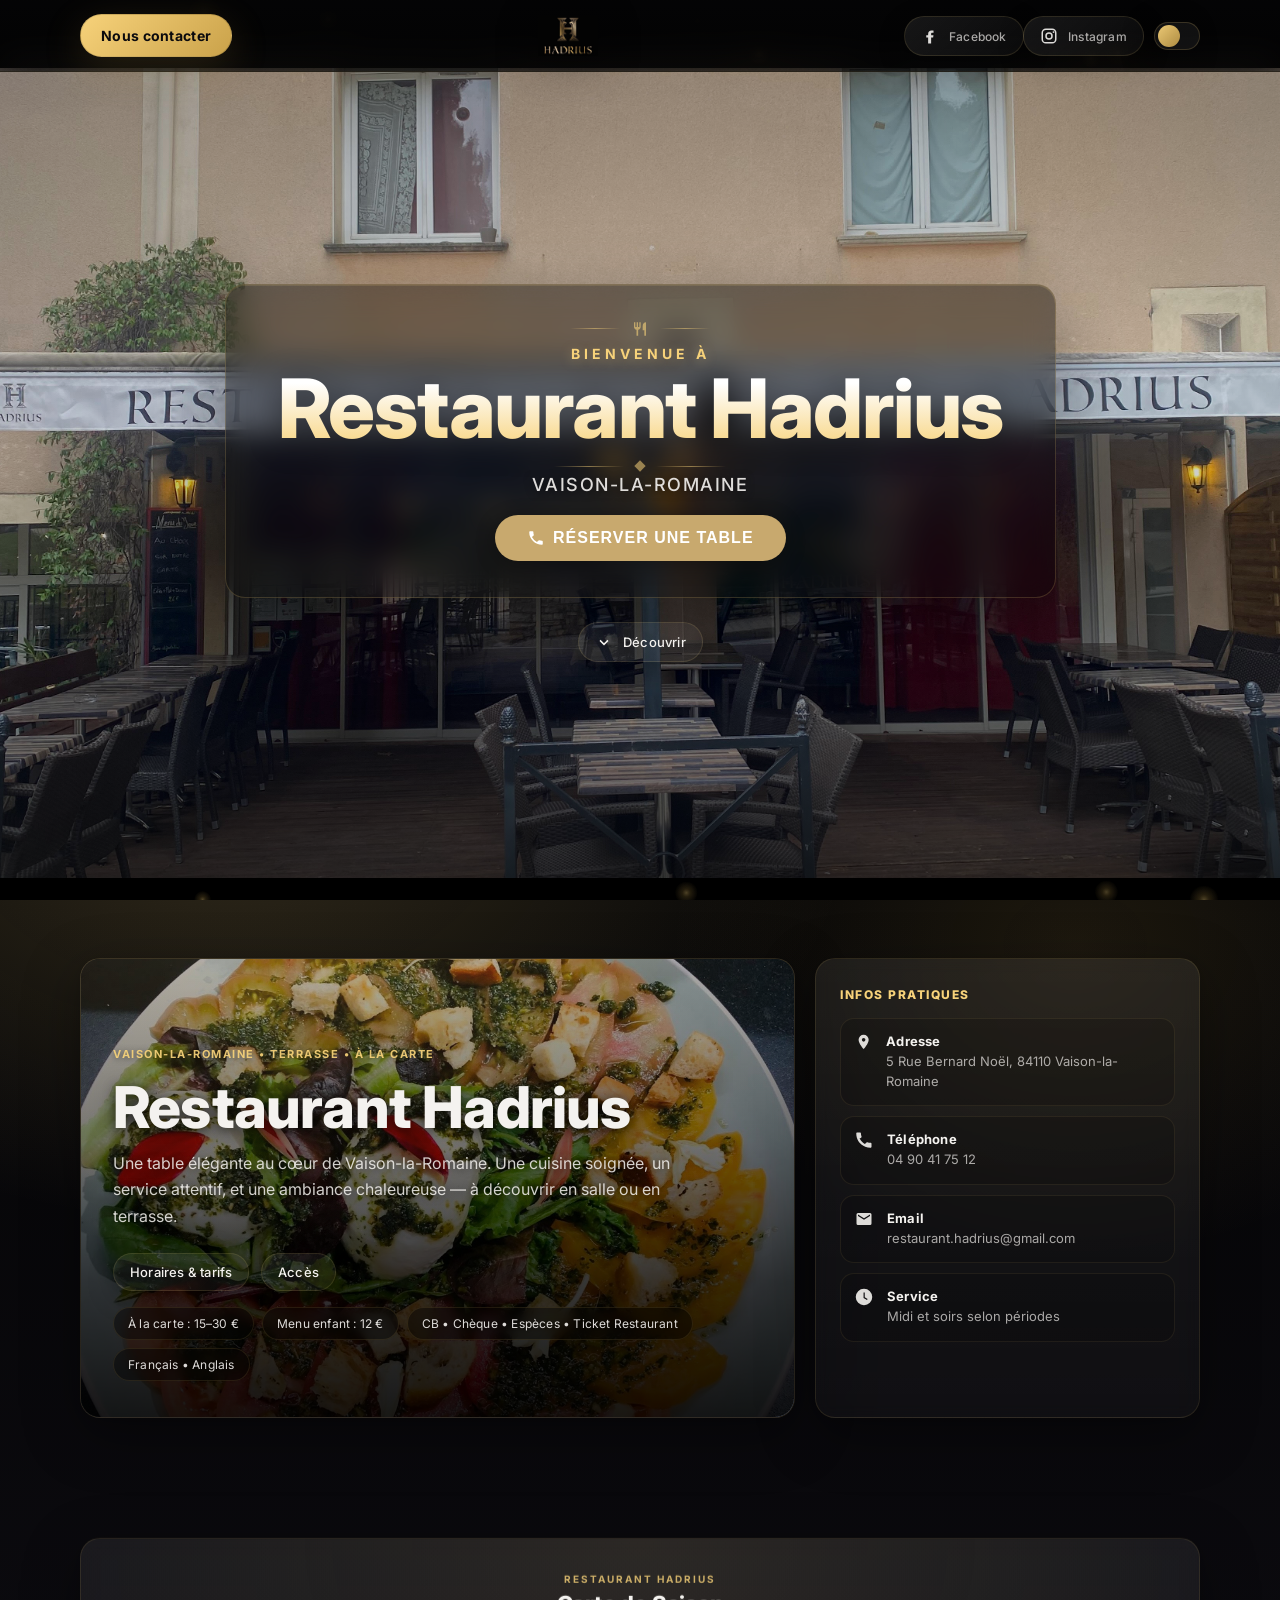
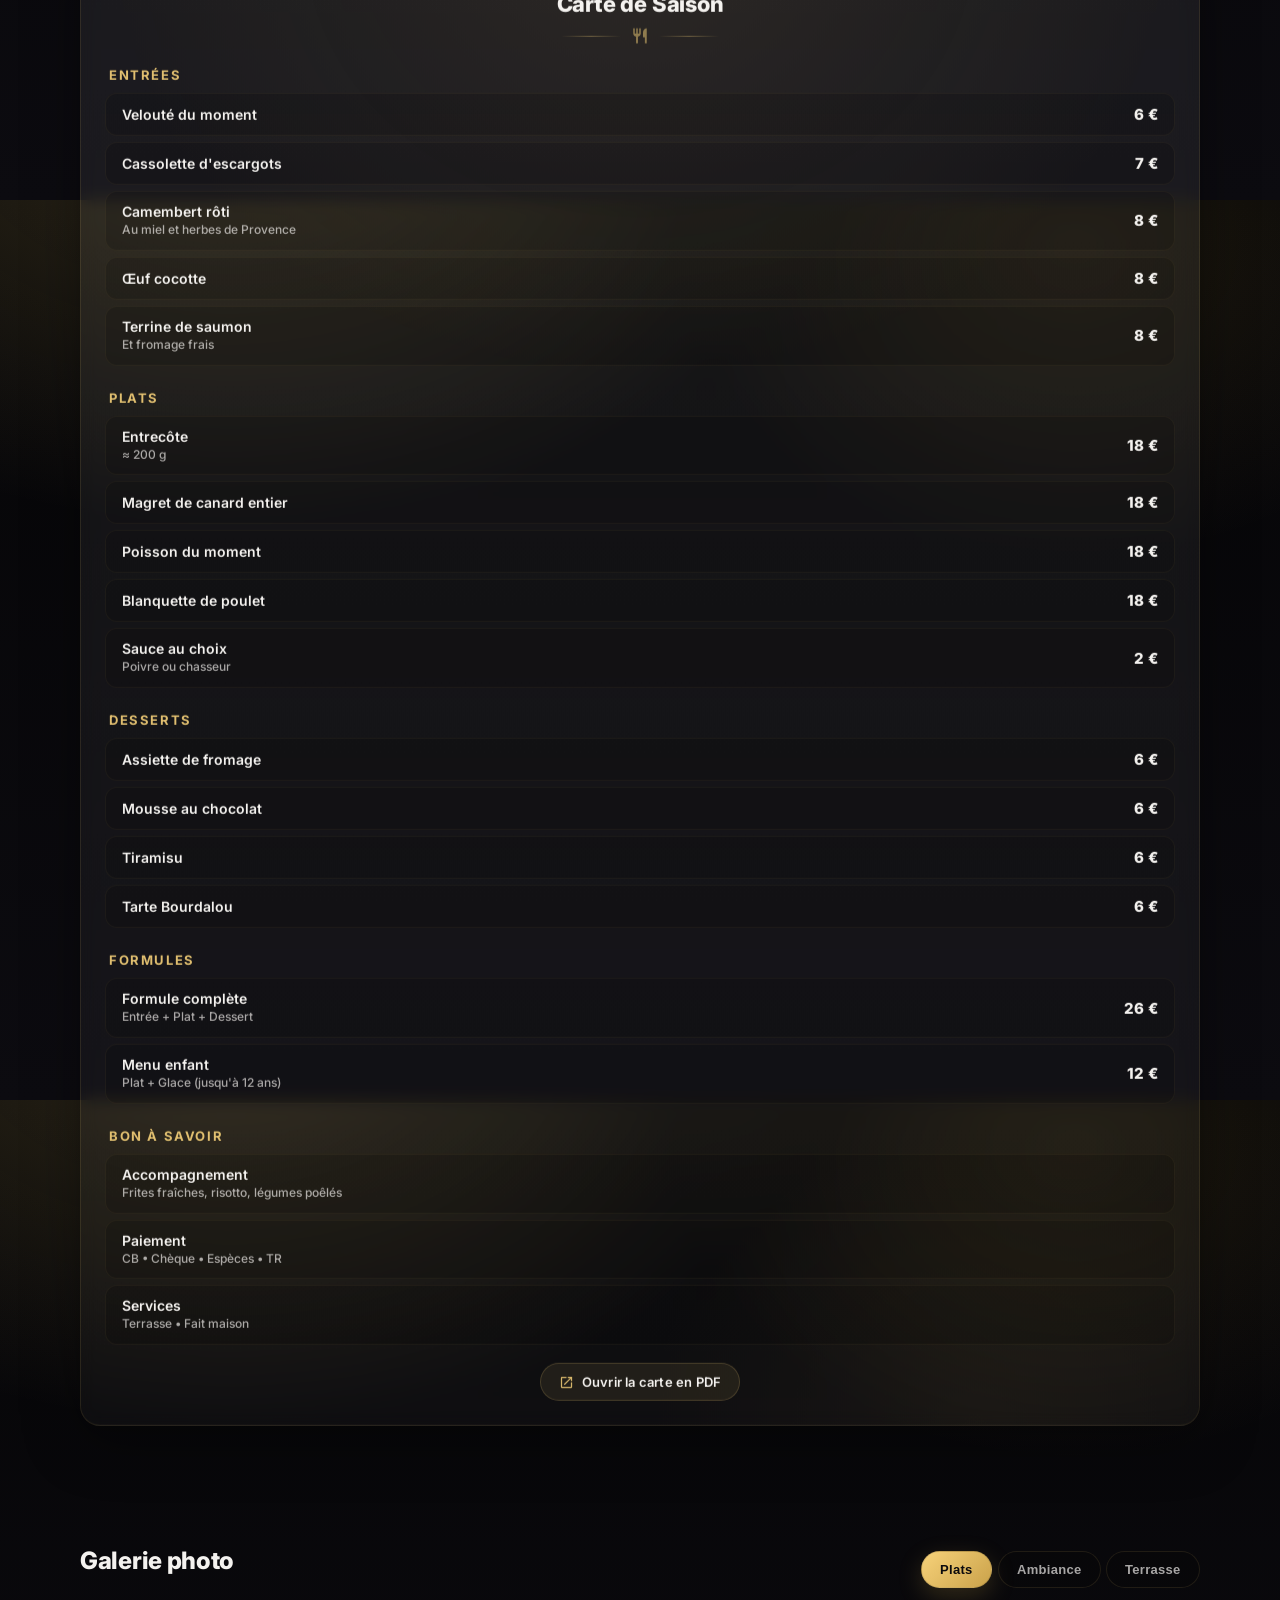
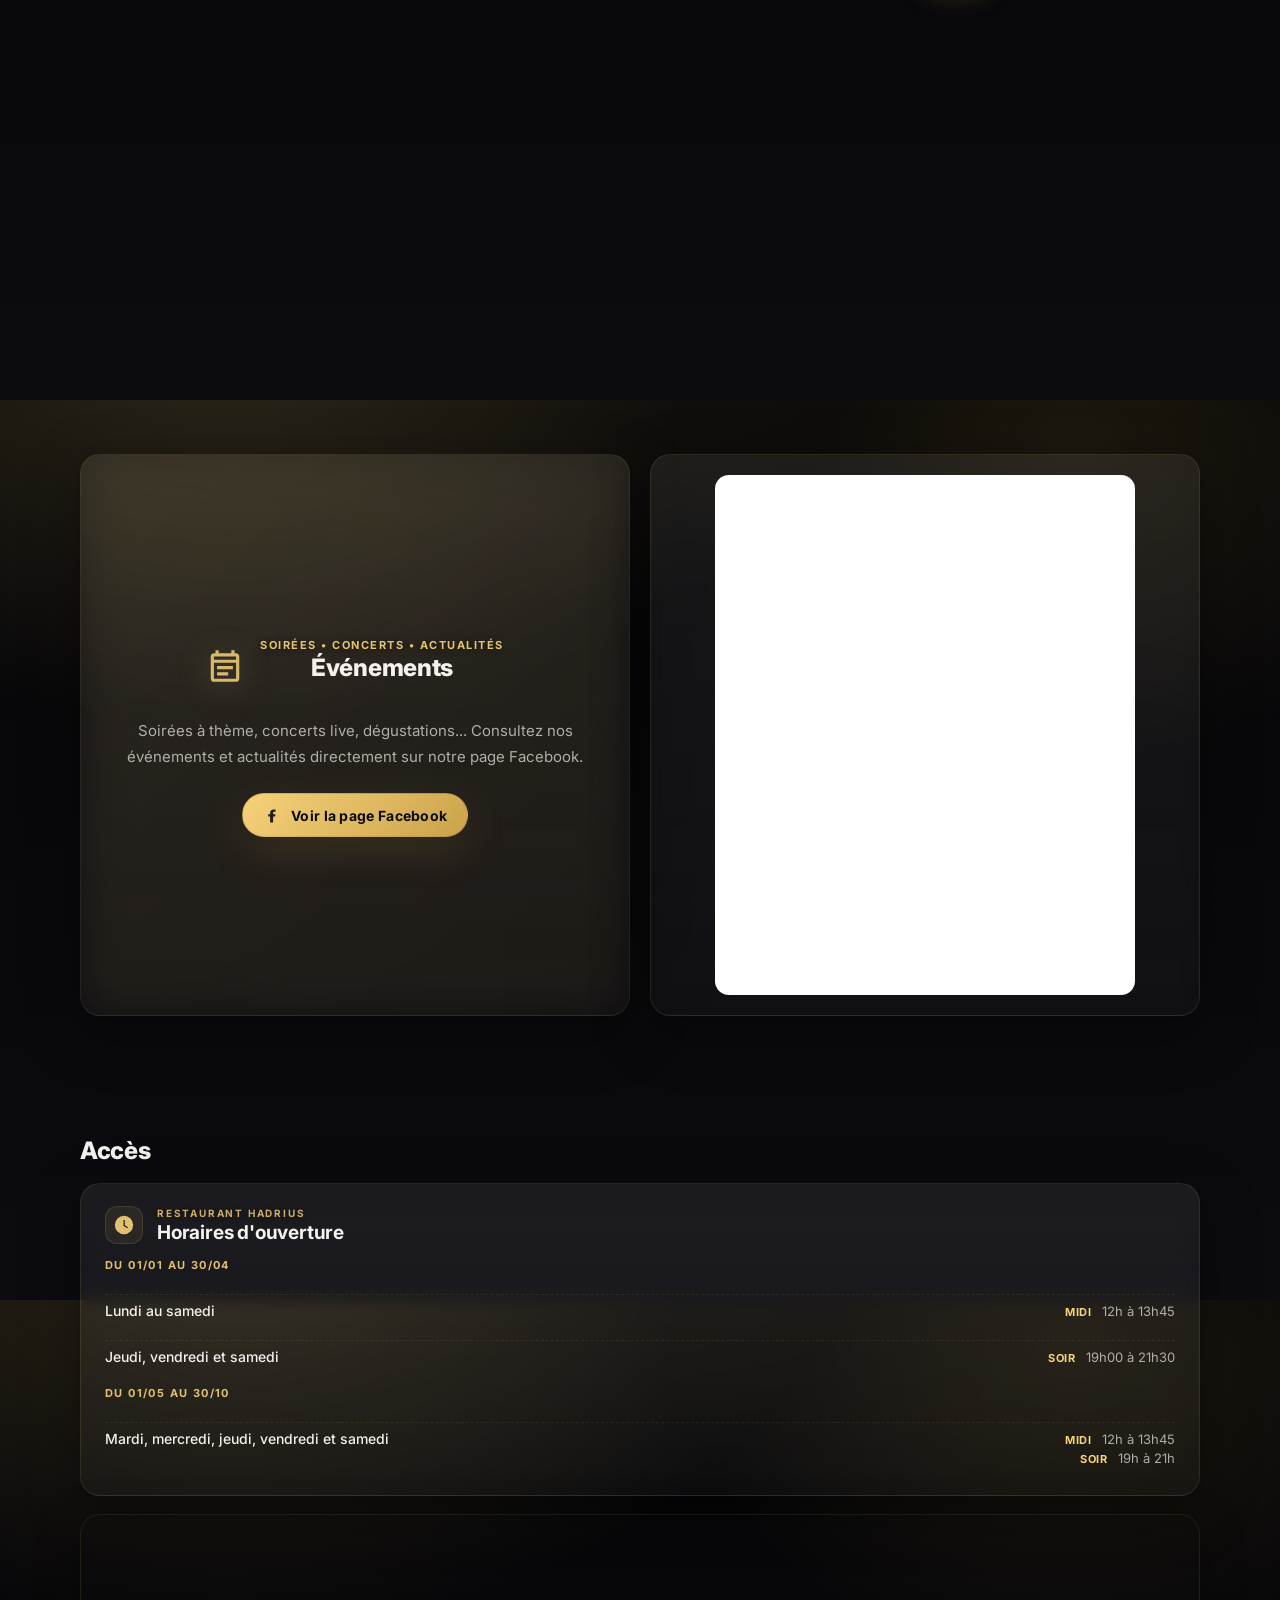
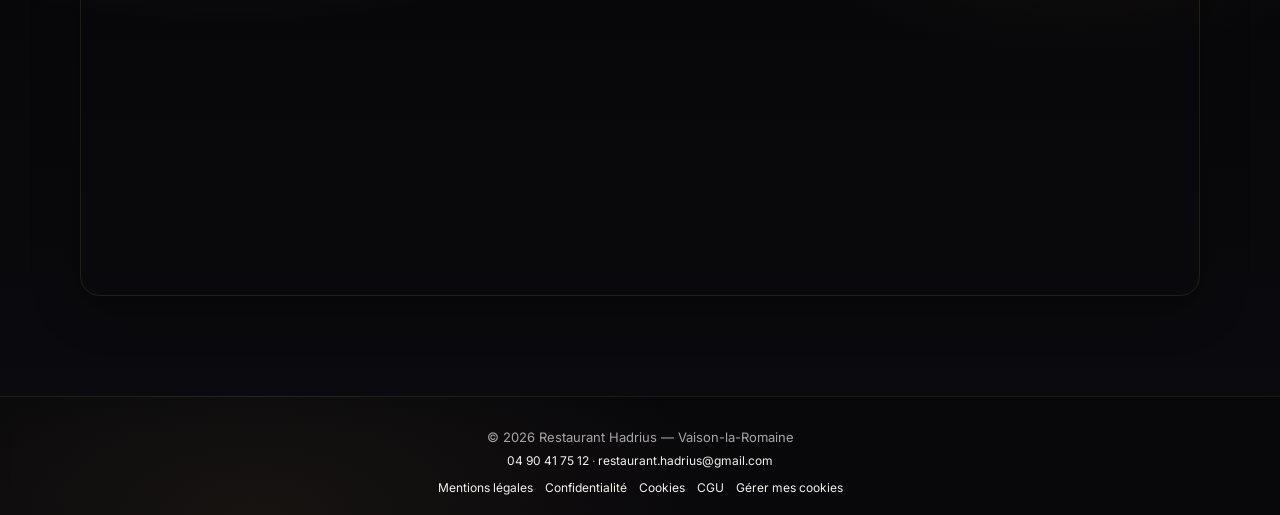
==== index.html @ 7baea244 "Ajout du backend CMS git-based (Netlify Identity + Git Gateway) Migration depuis le backend Google S" ====
<!doctype html>
<html lang="fr">
<head>
  <meta charset="utf-8" />
  <meta name="viewport" content="width=device-width,initial-scale=1" />
  <meta name="theme-color" content="#050506" />
  <title>Restaurant Hadrius — Vaison-la-Romaine</title>
  <meta name="description" content="Restaurant Hadrius à Vaison-la-Romaine. À la carte, terrasse, paiement CB/chèque/espèces/ticket restaurant. Réservation par téléphone." />
  <link rel="icon" href="assets/logo-hadrius.jpg" />
  <link rel="preconnect" href="https://fonts.googleapis.com">
  <link rel="preconnect" href="https://fonts.gstatic.com" crossorigin>
  <link href="https://fonts.googleapis.com/css2?family=Inter:wght@300;400;500;600;700;800&display=swap" rel="stylesheet">
  <link rel="stylesheet" href="styles.css" />

  <style>
    /* Mobile fix topbar */
    .desktop-only { display: inline-flex; }
    .mobile-only { display: none; }

    @media (max-width: 720px){
      .desktop-only { display: none !important; }
      .mobile-only { display: inline-flex !important; }
      .topbar .nav{ gap: 10px; }
      .topbar .brand img{ max-height: 34px; width: auto; height: auto; }
      .topbar .nav-right{ display: flex; align-items: center; gap: 10px; }
      .topbar .pill .small{ display:none; }
      .topbar .pill{ padding: 10px 12px; }
      .mobile-header-cta{ padding: 8px 14px; font-size: 13px; gap: 6px; border-radius: 50px; }
      .topbar .nav{ position: relative; }
      .topbar .brand{ position: absolute; left: 50%; transform: translateX(-50%); }
      .topbar .nav-left, .topbar .nav-right{ flex: 1; }
      .topbar .nav-right{ justify-content: flex-end; }
    }

    /* Mobile menu */
    .mobile-menu{ position: fixed; inset: 0; z-index: 9999; display: none; }
    .mobile-menu.is-open{ display:block; }
    .mobile-menu__backdrop{ position:absolute; inset:0; background: rgba(0,0,0,.55); backdrop-filter: blur(6px); }
    .mobile-menu__panel{
      position:absolute; left: 14px; right: 14px; top: 16px;
      max-width: 520px; margin: 0 auto; padding: 20px; z-index: 1;
    }
    .mobile-menu__top{ display:flex; align-items:center; justify-content:space-between; gap: 14px; margin-bottom: 16px; }
    .mobile-menu__title{ font-weight: 700; font-size: 16px; letter-spacing: .2px; }
    .mobile-menu__actions{ display:grid; grid-template-columns: 1fr; gap: 10px; }

    /* Phone modal */
    #phoneModal{ position:fixed; inset:0; z-index:10000; display:none; align-items:center; justify-content:center; }
    #phoneModal.is-open{ display:flex; }
    .phone-modal__backdrop{ position:absolute; inset:0; background:rgba(0,0,0,.6); backdrop-filter:blur(8px); }
    .phone-modal__box{
      position:relative; z-index:1; text-align:center; padding:36px 32px 28px;
      width:min(400px, calc(100% - 32px)); border-radius:20px;
    }
    .phone-modal__number{
      font-size:clamp(28px, 6vw, 38px); font-weight:800; letter-spacing:1px;
      color:var(--gold1) !important; margin-bottom:24px;
    }
    .phone-modal__actions{ display:flex; gap:12px; justify-content:center; flex-wrap:wrap; }
    .phone-modal__btn{ display:inline-flex; align-items:center; gap:8px; font-size:15px; font-weight:600; cursor:pointer; }
    a.cta.phone-modal__btn,
    a.cta.phone-modal__btn:visited,
    a.cta.phone-modal__btn:hover,
    a.cta.phone-modal__btn:active{ color:#0b0a0d !important; text-decoration:none; }
    .phone-modal__close{
      position:absolute; top:12px; right:16px; background:none; border:none;
      color:var(--muted); font-size:20px; cursor:pointer; padding:4px 8px;
    }
    .phone-modal__close:hover{ color:var(--text); }
  </style>

</head>
<body>
  <div class="bg-scene">
    <div class="bg-image"></div>
    <div class="birds-layer" aria-hidden="true"></div>
  </div>

  <canvas id="bg-canvas"></canvas>
  <div class="noise"></div>

    <header class="topbar">
    <div class="container">
      <div class="nav">
        <div class="nav-left">
          <a class="cta desktop-only" id="ctaContact" href="javascript:void(0)">Nous contacter</a>
        </div>

        <div class="brand" aria-label="Restaurant Hadrius">
          <img src="assets/logo-hadrius.jpg" alt="Logo Restaurant Hadrius" />
        </div>

        <div class="nav-right">
          <div class="social-links desktop-only">
            <a class="pill" href="https://www.facebook.com/p/Restaurant-Hadrius-61576374483353/" target="_blank" rel="noopener" aria-label="Facebook">
              <svg class="icon" viewBox="0 0 24 24" aria-hidden="true"><path d="M13.5 22v-8h2.7l.4-3h-3.1V9.1c0-.9.3-1.6 1.6-1.6H16.7V4.9c-.3 0-1.4-.1-2.7-.1-2.7 0-4.5 1.7-4.5 4.7V11H7v3h2.5v8h4z"/></svg>
              <span class="small">Facebook</span>
            </a>

            <a class="pill" href="https://www.instagram.com/restohadrius/" target="_blank" rel="noopener" aria-label="Instagram">
              <svg class="icon" viewBox="0 0 24 24" aria-hidden="true"><path d="M7.8 2h8.4A5.8 5.8 0 0 1 22 7.8v8.4A5.8 5.8 0 0 1 16.2 22H7.8A5.8 5.8 0 0 1 2 16.2V7.8A5.8 5.8 0 0 1 7.8 2Zm0 2A3.8 3.8 0 0 0 4 7.8v8.4A3.8 3.8 0 0 0 7.8 20h8.4A3.8 3.8 0 0 0 20 16.2V7.8A3.8 3.8 0 0 0 16.2 4H7.8Zm10.2 1.6a1.2 1.2 0 1 1 0 2.4 1.2 1.2 0 0 1 0-2.4ZM12 7a5 5 0 1 1 0 10 5 5 0 0 1 0-10Zm0 2a3 3 0 1 0 0 6 3 3 0 0 0 0-6Z"/></svg>
              <span class="small">Instagram</span>
            </a>
          </div>

          <button class="toggle" id="themeToggle" aria-label="Mode jour/nuit"><span class="dot"></span></button>

          <button class="pill mobile-only" id="menuBtn" type="button" aria-label="Ouvrir le menu">
            <svg class="icon" viewBox="0 0 24 24" aria-hidden="true" style="fill:#f7d27a"><path d="M4 7h16v2H4V7Zm0 6h16v2H4v-2Zm0 6h16v2H4v-2Z"/></svg>
            <span class="small">Menu</span>
          </button>
        </div>
      </div>
    </div>
  </header>

  <!-- Menu mobile -->
  <div class="mobile-menu" id="mobileMenu" aria-hidden="true">
    <div class="mobile-menu__panel card">
      <div class="mobile-menu__top">
        <div class="mobile-menu__title">Menu</div>
        <button class="pill" id="menuClose" type="button" aria-label="Fermer le menu">✕</button>
      </div>

      <div class="mobile-menu__actions">
        <a class="cta" href="javascript:void(0)" id="ctaContactMobile">Nous contacter</a>
        <a class="pill" href="https://www.facebook.com/p/Restaurant-Hadrius-61576374483353/" target="_blank" rel="noopener">Facebook</a>
        <a class="pill" href="https://www.instagram.com/restohadrius/" target="_blank" rel="noopener">Instagram</a>
        <a class="pill" href="#menu" id="goMenu">Horaires & tarifs</a>
        <a class="pill" href="#acces" id="goAccess">Accès</a>
      </div>
    </div>
    <div class="mobile-menu__backdrop" id="menuBackdrop" aria-hidden="true"></div>
  </div>

  <main>
    <section class="hero-banner">
      <div class="hero-banner__img">
        <img src="assets/devanture.jpg" alt="Devanture du Restaurant Hadrius à Vaison-la-Romaine" />
      </div>
      <div class="hero-banner__overlay"></div>
      <div class="hero-banner__content">
        <div class="hero-banner__box">
          <div class="hero-banner__ornament" aria-hidden="true">
            <span class="hero-banner__line"></span>
            <svg width="16" height="16" viewBox="0 0 24 24" fill="currentColor"><path d="M11 9H9V2H7v7H5V2H3v7c0 2.12 1.66 3.84 3.75 3.97V22h2.5v-9.03C11.34 12.84 13 11.12 13 9V2h-2v7zm5-3v8h2.5v8H21V2c-2.76 0-5 2.24-5 6z"/></svg>
            <span class="hero-banner__line"></span>
          </div>
          <span class="hero-banner__kicker" data-text="hero_kicker">Bienvenue à</span>
          <h1 class="hero-banner__title" data-text="hero_title">Restaurant Hadrius</h1>
          <div class="hero-banner__ornament hero-banner__ornament--wide" aria-hidden="true">
            <span class="hero-banner__line"></span>
            <span class="hero-banner__diamond"></span>
            <span class="hero-banner__line"></span>
          </div>
          <p class="hero-banner__sub" data-text="hero_sub">Vaison-la-Romaine</p>
          <button type="button" class="cta hero-banner__cta open-phone-modal">
            <svg width="18" height="18" viewBox="0 0 24 24" fill="currentColor" aria-hidden="true"><path d="M6.62 10.79a15.05 15.05 0 0 0 6.59 6.59l2.2-2.2a1 1 0 0 1 1.01-.24c1.12.37 2.33.57 3.58.57a1 1 0 0 1 1 1V20a1 1 0 0 1-1 1A17 17 0 0 1 3 4a1 1 0 0 1 1-1h3.5a1 1 0 0 1 1 1c0 1.25.2 2.46.57 3.58a1 1 0 0 1-.25 1.01l-2.2 2.2z"/></svg>
            Réserver une table
          </button>
        </div>
        <a class="pill hero-banner__scroll" href="#infos">
          <svg width="18" height="18" viewBox="0 0 24 24" fill="currentColor" aria-hidden="true"><path d="M12 16.5l-6-6 1.4-1.4L12 13.7l4.6-4.6L18 10.5z"/></svg>
          Découvrir
        </a>
      </div>
    </section>

    <section class="hero" id="infos">
      <div class="container">
        <div class="hero-grid">
          <div class="card hero-main">
            <div class="bgimg" aria-hidden="true"></div>
            <div class="content">
              <div class="kicker">Vaison-la-Romaine • Terrasse • À la carte</div>
              <h2 class="h1">Restaurant Hadrius</h2>
              <p class="sub" data-text="intro">
                Une table élégante au cœur de Vaison-la-Romaine. Une cuisine soignée, un service attentif,
                et une ambiance chaleureuse — à découvrir en salle ou en terrasse.
              </p>

              <div class="hero-actions">
                <a class="pill" href="#menu">Horaires & tarifs</a>
                <a class="pill" href="#acces">Accès</a>
              </div>

              <div class="chips" data-chips>
                <div class="chip">À la carte : 15–30 €</div>
                <div class="chip">Menu enfant : 12 €</div>
                <div class="chip">CB • Chèque • Espèces • Ticket Restaurant</div>
                <div class="chip">Français • Anglais</div>
              </div>
            </div>
          </div>

          <aside class="card hero-side">
            <div class="side-title">Infos pratiques</div>
            <div class="side-grid">
              <div class="side-item">
                <svg class="icon" viewBox="0 0 24 24" aria-hidden="true"><path d="M12 2a7 7 0 0 1 7 7c0 5.3-7 13-7 13S5 14.3 5 9a7 7 0 0 1 7-7Zm0 9.5A2.5 2.5 0 1 0 12 6.5a2.5 2.5 0 0 0 0 5Z"/></svg>
                <div><strong>Adresse</strong><span data-info="address">5 Rue Bernard Noël, 84110 Vaison-la-Romaine</span></div>
              </div>

              <div class="side-item">
                <svg class="icon" viewBox="0 0 24 24" aria-hidden="true"><path d="M6.6 10.8c1.5 2.9 3.7 5.1 6.6 6.6l2.2-2.2c.3-.3.8-.4 1.2-.2 1.3.5 2.7.8 4.1.8.7 0 1.3.6 1.3 1.3V21c0 .7-.6 1.3-1.3 1.3C10.1 22.3 1.7 13.9 1.7 3.3 1.7 2.6 2.3 2 3 2h3.6c.7 0 1.3.6 1.3 1.3 0 1.4.3 2.8.8 4.1.1.4 0 .9-.2 1.2l-2.9 2.2Z"/></svg>
                <div><strong>Téléphone</strong><span data-info="phone">04 90 41 75 12</span></div>
              </div>

              <div class="side-item">
                <svg class="icon" viewBox="0 0 24 24" aria-hidden="true"><path d="M20 4H4a2 2 0 0 0-2 2v12a2 2 0 0 0 2 2h16a2 2 0 0 0 2-2V6a2 2 0 0 0-2-2Zm0 4-8 5L4 8V6l8 5 8-5v2Z"/></svg>
                <div><strong>Email</strong><span data-info="email">restaurant.hadrius@gmail.com</span></div>
              </div>

              <div class="side-item">
                <svg class="icon" viewBox="0 0 24 24" aria-hidden="true"><path d="M12 1a11 11 0 1 0 11 11A11 11 0 0 0 12 1Zm1 11.4 3.8 2.2-.8 1.3-4.6-2.7V6h1.6Z"/></svg>
                <div><strong>Service</strong><span data-text="service">Midi et soirs selon périodes</span></div>
              </div>
            </div>
          </aside>
        </div>
      </div>
    </section>

    <section class="section" id="menu">
      <div class="container">
        <div class="card info-box carte-card carte-card--full" id="carte-box">
            <div class="carte-header">
              <span class="carte-kicker">Restaurant Hadrius</span>
              <h2 class="h2">Carte de Saison</h2>
              <div class="carte-ornament">
                <span class="carte-ornament-line"></span>
                <svg class="carte-ornament-icon" viewBox="0 0 24 24" width="18" height="18" aria-hidden="true"><path fill="currentColor" d="M11 9H9V2H7v7H5V2H3v7c0 2.12 1.66 3.84 3.75 3.97V22h2.5v-9.03C11.34 12.84 13 11.12 13 9V2h-2v7zm5-3v8h2.5v8H21V2c-2.76 0-5 2.24-5 6z"/></svg>
                <span class="carte-ornament-line"></span>
              </div>
            </div>

            <div class="carte-menu" id="carteMenu">
              <p class="carte-menu__fallback">Découvrez notre carte ci-dessous.</p>
            </div>

            <div class="carte-pdf-actions">
              <a class="carte-iframe-open" id="cartePdfLink" href="carte.pdf" target="_blank" rel="noopener">
                <svg viewBox="0 0 24 24" width="15" height="15" aria-hidden="true"><path fill="currentColor" d="M14 3v2h3.59l-9.83 9.83 1.41 1.41L19 6.41V10h2V3h-7zM19 19H5V5h7V3H5c-1.11 0-2 .9-2 2v14c0 1.1.89 2 2 2h14c1.1 0 2-.9 2-2v-7h-2v7z"/></svg>
                <span>Ouvrir la carte en PDF</span>
              </a>
            </div>
        </div>
      </div>
    </section>

        <section class="section" id="photos">
      <div class="container">
        <div class="gallery-header">
          <h2 class="h2">Galerie photo</h2>
          <div class="gallery-filters">
            <button class="filter-btn is-active" data-filter="plats">Plats</button>
            <button class="filter-btn" data-filter="ambiance">Ambiance</button>
            <button class="filter-btn" data-filter="terrasse">Terrasse</button>
          </div>
        </div>

        <div class="gallery-carousel-wrap">
          <div class="gallery-carousel" id="galleryCarousel" aria-label="Galerie photos du restaurant">
            <div class="gallery-carousel-viewport">
              <div class="gallery-carousel-track"><!-- Rempli dynamiquement depuis le Google Sheet PHOTOS --></div>
            </div>

            <button class="gal-car-btn gal-car-prev" type="button" aria-label="Photos précédentes">
              <svg viewBox="0 0 24 24" aria-hidden="true"><path d="M15.4 19.4 8 12l7.4-7.4 1.4 1.4L10.8 12l6 6-1.4 1.4Z"/></svg>
            </button>
            <button class="gal-car-btn gal-car-next" type="button" aria-label="Photos suivantes">
              <svg viewBox="0 0 24 24" aria-hidden="true"><path d="M8.6 4.6 16 12l-7.4 7.4-1.4-1.4 6-6-6-6 1.4-1.4Z"/></svg>
            </button>

            <div class="gal-car-counter">
              <span class="gal-car-current">1</span> / <span class="gal-car-total">13</span>
            </div>
          </div>
        </div>

      </div>
    </section>

    <section class="section" id="evenements">
      <div class="container">
        <div class="events-layout">
          <!-- Texte + CTA -->
          <div class="events-panel card">
            <div class="events-glow" aria-hidden="true"></div>
            <div class="events-content">
              <div class="events-header">
                <svg class="events-icon" viewBox="0 0 24 24" aria-hidden="true">
                  <path d="M19 4h-1V2h-2v2H8V2H6v2H5c-1.1 0-2 .9-2 2v14c0 1.1.9 2 2 2h14c1.1 0 2-.9 2-2V6c0-1.1-.9-2-2-2zm0 16H5V10h14v10zM5 8V6h14v2H5zm2 4h10v2H7v-2zm0 4h7v2H7v-2z"/>
                </svg>
                <div>
                  <div class="kicker">Soirées • Concerts • Actualités</div>
                  <h2 class="h2">Événements</h2>
                </div>
              </div>
              <p class="events-text" data-text="events_text">Soirées à thème, concerts live, dégustations... Consultez nos événements et actualités directement sur notre page Facebook.</p>
              <a class="cta events-cta" href="https://www.facebook.com/profile.php?id=61576374483353" target="_blank" rel="noopener">
                <svg class="icon" viewBox="0 0 24 24" aria-hidden="true"><path d="M13.5 22v-8h2.7l.4-3h-3.1V9.1c0-.9.3-1.6 1.6-1.6H16.7V4.9c-.3 0-1.4-.1-2.7-.1-2.7 0-4.5 1.7-4.5 4.7V11H7v3h2.5v8h4z"/></svg>
                Voir la page Facebook
              </a>
            </div>
          </div>

          <!-- Widget Facebook Page (iframe direct) -->
          <div class="card fb-widget-card">
            <div class="fb-widget-wrap">
              <iframe
                src="https://www.facebook.com/plugins/page.php?href=https%3A%2F%2Fwww.facebook.com%2Fprofile.php%3Fid%3D61576374483353&tabs=timeline&width=400&height=520&small_header=true&adapt_container_width=true&hide_cover=false&show_facepile=true"
                class="fb-widget-iframe"
                title="Page Facebook Restaurant Hadrius"
                allow="autoplay; clipboard-write; encrypted-media; picture-in-picture; web-share"
                loading="lazy"
              ></iframe>
            </div>
          </div>
        </div>
      </div>
    </section>

    <!-- Lightbox Premium -->
    <div class="lightbox" id="lightbox" aria-hidden="true">
      <div class="lightbox-backdrop"></div>
      <div class="lightbox-content">
        <button class="lightbox-close" aria-label="Fermer">
          <svg viewBox="0 0 24 24" aria-hidden="true"><path d="M18 6L6 18M6 6l12 12"/></svg>
        </button>

        <button class="lightbox-nav lightbox-prev" aria-label="Photo précédente">
          <svg viewBox="0 0 24 24" aria-hidden="true"><path d="M15.4 19.4 8 12l7.4-7.4 1.4 1.4L10.8 12l6 6-1.4 1.4Z"/></svg>
        </button>

        <button class="lightbox-nav lightbox-next" aria-label="Photo suivante">
          <svg viewBox="0 0 24 24" aria-hidden="true"><path d="M8.6 4.6 16 12l-7.4 7.4-1.4-1.4 6-6-6-6 1.4-1.4Z"/></svg>
        </button>

        <div class="lightbox-image-wrap">
          <img class="lightbox-image" src="" alt="">
        </div>

        <div class="lightbox-controls">
          <button class="lightbox-zoom" aria-label="Zoom">
            <svg viewBox="0 0 24 24" aria-hidden="true"><path d="M21 21l-6-6m2-5a7 7 0 11-14 0 7 7 0 0114 0z"/></svg>
          </button>
          <div class="lightbox-counter">
            <span class="lightbox-current">1</span> / <span class="lightbox-total">13</span>
          </div>
          <button class="lightbox-play" aria-label="Lecture automatique">
            <svg viewBox="0 0 24 24" aria-hidden="true"><path d="M8 5v14l11-7z"/></svg>
          </button>
        </div>
      </div>
    </div>

<section class="section" id="acces">
      <div class="container">
        <h2 class="h2">Accès</h2>

        <div class="card horaires-box" id="horairesBox">
          <div class="horaires-header">
            <svg class="icon horaires-icon" viewBox="0 0 24 24" aria-hidden="true"><path d="M12 1a11 11 0 1 0 11 11A11 11 0 0 0 12 1Zm1 11.4 3.8 2.2-.8 1.3-4.6-2.7V6h1.6Z"/></svg>
            <div>
              <span class="kicker">Restaurant Hadrius</span>
              <h3 class="horaires-title">Horaires d'ouverture</h3>
            </div>
          </div>
          <div class="horaires-list" id="horairesList">
            <div class="horaires-loading">Chargement des horaires…</div>
          </div>
        </div>

        <div class="mapwrap">
          <!-- Iframe Google Maps (chargée directement) -->
          <iframe id="mapIframe" loading="lazy" referrerpolicy="no-referrer-when-downgrade"
            src="https://www.google.com/maps?q=5%20Rue%20Bernard%20No%C3%ABl%2C%2084110%20Vaison-la-Romaine&output=embed"
            style="display:block;"></iframe>
        </div>
      </div>
    </section>
  </main>

  <footer class="footer" style="text-align:center;padding:32px 16px 20px;font-size:13px;">
    <div class="container">
      <p style="margin:0 0 8px;">© <span id="year"></span> Restaurant Hadrius — Vaison-la-Romaine</p>
      <p style="margin:0 0 12px;color:var(--muted);font-size:12px;">
        <a href="tel:+33490417512" data-info="phone">04 90 41 75 12</a> · <a href="mailto:restaurant.hadrius@gmail.com" data-info-mail>restaurant.hadrius@gmail.com</a>
      </p>
      <div style="display:flex;justify-content:center;gap:12px;flex-wrap:wrap;font-size:12px;color:var(--muted);">
        <a href="mentions-legales.html">Mentions légales</a>
        <a href="politique-confidentialite.html">Confidentialité</a>
        <a href="politique-cookies.html">Cookies</a>
        <a href="cgu.html">CGU</a>
        <a href="#" id="openCookieSettings">Gérer mes cookies</a>
      </div>
    </div>
  </footer>

  <script>document.getElementById("year").textContent = new Date().getFullYear();</script>
  
  <script>
    (function(){
      const menu = document.getElementById('mobileMenu');
      const btn = document.getElementById('menuBtn');
      const closeBtn = document.getElementById('menuClose');
      const backdrop = document.getElementById('menuBackdrop');
      const ctaDesktop = document.getElementById('ctaContact');
      const ctaMobile = document.getElementById('ctaContactMobile');

      function openMenu(){
        if(!menu) return;
        menu.classList.add('is-open');
        menu.setAttribute('aria-hidden','false');
        document.body.style.overflow = 'hidden';
      }
      function closeMenu(){
        if(!menu) return;
        menu.classList.remove('is-open');
        menu.setAttribute('aria-hidden','true');
        document.body.style.overflow = '';
      }

      btn && btn.addEventListener('click', openMenu);
      closeBtn && closeBtn.addEventListener('click', closeMenu);
      backdrop && backdrop.addEventListener('click', closeMenu);

      ctaMobile && ctaMobile.addEventListener('click', function(){
        closeMenu();
        const pm = document.getElementById('phoneModal');
        if(pm) { pm.classList.add('is-open'); document.body.style.overflow = 'hidden'; }
      });

      ['goMenu','goAccess'].forEach(id=>{
        const el = document.getElementById(id);
        el && el.addEventListener('click', closeMenu);
      });

      document.addEventListener('keydown', function(e){
        if(e.key === 'Escape') closeMenu();
      });
    })();
  </script>

  <script src="script.js" defer></script>

  <!-- Netlify Identity : capte le lien d'invitation (#invite_token=…) et redirige vers /admin à la connexion -->
  <script src="https://identity.netlify.com/v1/netlify-identity-widget.js"></script>
  <script>
    if (window.netlifyIdentity) {
      netlifyIdentity.on('init', function (user) {
        if (!user) {
          netlifyIdentity.on('login', function () { document.location.href = '/admin/'; });
        }
      });
    }
  </script>
</body>
</html>
---- styles.css ----
:root{
  --bg0:#050506;--bg1:#0c0b10;
  --card:rgba(255,255,255,.06);--text:#f4f2ef;--muted:rgba(244,242,239,.68);
  --gold1:#f7d27a;--gold2:#caa24a;--shadow:0 24px 80px rgba(0,0,0,.45);
  --stroke:rgba(247,210,122,.14);--radius:20px;
  --section-gap:60px;
}
[data-theme="light"]{
  --bg0:#fbfaf7;--bg1:#f2efe8;--card:rgba(10,10,12,.06);
  --text:#131316;--muted:rgba(19,19,22,.62);
  --shadow:0 18px 60px rgba(0,0,0,.12);--stroke:rgba(145,110,30,.18);
}
*{box-sizing:border-box}html,body{height:100%}
body{
  margin:0;padding-top:68px;font-family:'Inter',ui-sans-serif,system-ui,-apple-system,Segoe UI,Roboto,Helvetica,Arial,sans-serif;
  color:var(--text);
  background:
    radial-gradient(1200px 800px at 18% -10%, rgba(247,210,122,.18), transparent 52%),
    radial-gradient(900px 700px at 84% 5%, rgba(202,162,74,.12), transparent 45%),
    linear-gradient(180deg,var(--bg0),var(--bg1));
  overflow-x:hidden;
  transition:background .4s ease;
  -webkit-font-smoothing:antialiased;
  -moz-osx-font-smoothing:grayscale;
  text-rendering:optimizeLegibility;
}
[data-theme="light"] body{
  background:
    radial-gradient(1200px 800px at 18% -10%, rgba(247,210,122,.28), transparent 58%),
    radial-gradient(900px 700px at 84% 5%, rgba(202,162,74,.22), transparent 52%),
    linear-gradient(180deg,var(--bg0),var(--bg1));
}

/* --- Background scene: roman image + birds (keeps existing particles & noise) --- */
.bg-scene{position:fixed;inset:0;z-index:-4;overflow:hidden;pointer-events:none}
.bg-scene .bg-image{
  position:absolute;inset:0;
  background:
    linear-gradient(rgba(0,0,0,.62),rgba(0,0,0,.78)),
    url("assets/roman-parallax.png") center/cover no-repeat;
  filter:contrast(1.08) brightness(.78);
  transform:scale(1.04);
  transition:filter .4s ease,opacity .4s ease;
}
[data-theme="light"] .bg-scene .bg-image{
  background:
    linear-gradient(rgba(251,250,247,.75),rgba(251,250,247,.65)),
    url("assets/roman-parallax.png") center/cover no-repeat;
  filter:contrast(1.12) brightness(1.15) saturate(1.08);
  opacity:.55;
}
.bg-scene .birds-layer{position:absolute;inset:0;z-index:1}

.bg-scene .bird{
  position:absolute;left:-18%;
  top:var(--y);width:var(--size);
  opacity:.28;
  filter:blur(.2px);
  transform:translate3d(0,0,0);
  animation:fly var(--duration) linear infinite;
  will-change:transform;
  transition:opacity .4s ease,filter .4s ease;
}
[data-theme="light"] .bg-scene .bird{
  opacity:.18;
  filter:blur(.1px) brightness(1.1) contrast(1.08);
}

@keyframes fly{to{transform:translate3d(135vw,0,0)}}

#bg-canvas{position:fixed;inset:0;z-index:-3;width:100vw;height:100vh;pointer-events:none;opacity:.9;transition:opacity .4s ease}
[data-theme="light"] #bg-canvas{opacity:.35}
.noise{position:fixed;inset:0;z-index:-1;pointer-events:none;mix-blend-mode:overlay;opacity:.12;transition:opacity .4s ease;
  background-image:url("data:image/svg+xml,%3Csvg xmlns='http://www.w3.org/2000/svg' width='220' height='220'%3E%3Cfilter id='n'%3E%3CfeTurbulence type='fractalNoise' baseFrequency='.75' numOctaves='3' stitchTiles='stitch'/%3E%3C/filter%3E%3Crect width='220' height='220' filter='url(%23n)' opacity='.28'/%3E%3C/svg%3E");
}
[data-theme="light"] .noise{opacity:.05}
a{color:inherit;text-decoration:none}
.container{width:min(1120px,calc(100% - 48px));margin:0 auto}
.topbar{position:fixed;top:0;left:0;right:0;z-index:50;backdrop-filter:blur(20px) saturate(1.4);
  background:linear-gradient(180deg,rgba(5,5,6,.82),rgba(5,5,6,.48));
  border-bottom:1px solid rgba(247,210,122,.08);
}
[data-theme="light"] .topbar{
  background:linear-gradient(180deg,rgba(251,250,247,.88),rgba(251,250,247,.60));
  border-bottom:1px solid rgba(145,110,30,.10);
}
.nav{display:flex;align-items:center;justify-content:space-between;padding:14px 0;gap:16px}
.nav-left,.nav-right{display:flex;align-items:center;gap:10px}
.brand{display:flex;align-items:center;justify-content:center;min-width:240px}
.brand img{height:40px;filter:drop-shadow(0 8px 20px rgba(0,0,0,.30));transition:filter .3s ease}
.brand img:hover{filter:drop-shadow(0 10px 24px rgba(247,210,122,.20))}
.pill{
  display:inline-flex;align-items:center;gap:10px;padding:10px 16px;border-radius:999px;
  background:linear-gradient(135deg,rgba(255,255,255,.08),rgba(255,255,255,.03));
  border:1px solid rgba(247,210,122,.12);box-shadow:0 8px 28px rgba(0,0,0,.22);
  transition:transform .22s cubic-bezier(.2,.8,.3,1),border-color .22s ease,box-shadow .22s ease;
  font-size:13px;font-weight:500;letter-spacing:.2px;
}
[data-theme="light"] .pill{background:rgba(255,255,255,.72);border-color:rgba(145,110,30,.14);box-shadow:0 8px 28px rgba(0,0,0,.06)}
.pill:hover{transform:translateY(-2px);border-color:rgba(247,210,122,.28);box-shadow:0 12px 36px rgba(0,0,0,.28)}
.icon{width:18px;height:18px;fill:currentColor;opacity:.9}
.small{font-size:12px;color:var(--muted)}
.cta{
  display:inline-flex;align-items:center;gap:10px;padding:12px 20px;border-radius:999px;
  color:#0b0a0d;background:linear-gradient(135deg,var(--gold1),var(--gold2));
  border:1px solid rgba(0,0,0,.12);
  box-shadow:0 12px 40px rgba(202,162,74,.18),0 6px 20px rgba(0,0,0,.25);
  font-weight:700;font-size:14px;letter-spacing:.3px;user-select:none;
  transition:transform .22s cubic-bezier(.2,.8,.3,1),filter .22s ease,box-shadow .22s ease;
}
.cta:hover{transform:translateY(-2px);filter:saturate(1.06) brightness(1.04);box-shadow:0 16px 52px rgba(202,162,74,.28),0 8px 28px rgba(0,0,0,.32)}
.cta:active{transform:translateY(0) scale(.97)}
.cta.shake{animation:shake .45s ease}
@keyframes shake{0%,100%{transform:translateX(0)}20%{transform:translateX(-3px)}40%{transform:translateX(3px)}60%{transform:translateX(-2px)}80%{transform:translateX(2px)}}
.toggle{width:46px;height:28px;border-radius:999px;border:1px solid rgba(247,210,122,.18);
  background:rgba(255,255,255,.06);display:inline-flex;align-items:center;padding:3px;cursor:pointer
}
.toggle .dot{width:22px;height:22px;border-radius:999px;background:linear-gradient(135deg,rgba(247,210,122,.95),rgba(202,162,74,.85));
  transform:translateX(0);transition:transform .18s ease;filter:drop-shadow(0 10px 20px rgba(0,0,0,.35))
}
[data-theme="light"] .toggle{background:rgba(0,0,0,.05);border-color:rgba(145,110,30,.18)}
[data-theme="light"] .toggle .dot{transform:translateX(18px);filter:drop-shadow(0 10px 18px rgba(0,0,0,.16))}
/* --- Hero Banner (devanture) --- */
.hero-banner{
  position:relative;width:100%;height:90vh;min-height:480px;max-height:900px;
  overflow:hidden;display:flex;align-items:center;justify-content:center;
}
.hero-banner__img{
  position:absolute;inset:0;z-index:0;
}
.hero-banner__img img{
  width:100%;height:100%;object-fit:cover;object-position:center 52%;
  display:block;
  filter:saturate(1.08) contrast(1.03);
  transform:scale(1.22);
  transition:transform 8s ease;
}
.hero-banner:hover .hero-banner__img img{
  transform:scale(1.28);
}
.hero-banner__overlay{
  position:absolute;inset:0;z-index:1;
  background:
    linear-gradient(180deg,
      rgba(5,5,6,.35) 0%,
      rgba(5,5,6,.15) 40%,
      rgba(5,5,6,.30) 70%,
      rgba(5,5,6,.75) 100%
    );
}
[data-theme="light"] .hero-banner__overlay{
  background:
    linear-gradient(180deg,
      rgba(251,250,247,.25) 0%,
      rgba(251,250,247,.05) 40%,
      rgba(251,250,247,.20) 70%,
      rgba(251,250,247,.60) 100%
    );
}
.hero-banner__content{
  position:relative;z-index:2;
  text-align:center;
  padding:20px;
  display:flex;flex-direction:column;align-items:center;gap:24px;
}

/* Boîte vitrée derrière le texte */
.hero-banner__box{
  padding:36px 52px;
  border-radius:var(--radius);
  background:rgba(5,5,6,.45);
  backdrop-filter:blur(14px) saturate(1.3);
  border:1px solid rgba(247,210,122,.18);
  box-shadow:
    0 24px 80px rgba(0,0,0,.40),
    inset 0 1px 0 rgba(247,210,122,.12);
}
[data-theme="light"] .hero-banner__box{
  background:rgba(255,255,255,.55);
  border-color:rgba(145,110,30,.22);
  box-shadow:
    0 24px 80px rgba(0,0,0,.10),
    inset 0 1px 0 rgba(255,255,255,.50);
}

/* Ornements décoratifs */
.hero-banner__ornament{
  display:flex;align-items:center;gap:12px;justify-content:center;
  margin-bottom:8px;
}
.hero-banner__ornament svg{
  color:var(--gold1);opacity:.6;flex-shrink:0;
}
.hero-banner__ornament--wide{
  margin:10px 0 4px;
}
.hero-banner__line{
  display:block;width:50px;height:1px;
  background:linear-gradient(90deg,transparent,var(--gold1),transparent);
  opacity:.5;
}
.hero-banner__ornament--wide .hero-banner__line{
  width:70px;
}
.hero-banner__diamond{
  width:8px;height:8px;
  background:var(--gold1);opacity:.55;
  transform:rotate(45deg);flex-shrink:0;
}

/* Kicker */
.hero-banner__kicker{
  display:block;
  font-size:14px;font-weight:700;letter-spacing:4px;text-transform:uppercase;
  color:var(--gold1);
  text-shadow:0 2px 12px rgba(247,210,122,.35);
  margin-bottom:4px;
}

/* Titre principal avec dégradé doré */
.hero-banner__title{
  margin:0;font-size:clamp(42px,7vw,82px);line-height:1.05;font-weight:800;
  letter-spacing:-1.5px;
  background:linear-gradient(180deg,#fff 20%,var(--gold1) 100%);
  -webkit-background-clip:text;-webkit-text-fill-color:transparent;
  background-clip:text;
  filter:drop-shadow(0 4px 16px rgba(0,0,0,.45));
}
[data-theme="light"] .hero-banner__title{
  background:linear-gradient(180deg,var(--text) 20%,var(--gold2) 100%);
  -webkit-background-clip:text;background-clip:text;
  filter:drop-shadow(0 2px 8px rgba(0,0,0,.10));
}

/* Sous-titre */
.hero-banner__sub{
  margin:0;font-size:18px;font-weight:500;
  color:rgba(244,242,239,.90);letter-spacing:1.5px;
  text-shadow:0 1px 8px rgba(0,0,0,.5);
  text-transform:uppercase;
}
[data-theme="light"] .hero-banner__sub{
  color:var(--muted);
  text-shadow:none;
}
.hero-banner__cta{
  margin-top:20px;display:inline-flex;align-items:center;gap:8px;
  padding:14px 32px;font-size:16px;font-weight:600;
  border-radius:50px;border:none;cursor:pointer;
  background:var(--accent, #c8a96e);color:#fff;
  text-decoration:none;text-transform:uppercase;letter-spacing:1px;
  transition:transform .2s,box-shadow .2s;
  box-shadow:0 4px 20px rgba(0,0,0,.3);
}
.hero-banner__cta:hover{
  transform:translateY(-2px);
  box-shadow:0 6px 28px rgba(0,0,0,.4);
}
.hero-banner__scroll{
  animation:bounceDown 2.5s ease-in-out infinite;
}
@keyframes bounceDown{
  0%,100%{transform:translateY(0)}
  50%{transform:translateY(6px)}
}

@media (max-width:720px){
  .hero-banner{height:70vh;min-height:380px}
  .hero-banner__box{padding:28px 24px}
  .hero-banner__title{letter-spacing:-.8px}
  .hero-banner__sub{font-size:14px;letter-spacing:1px}
  .hero-banner__line{width:36px}
  .hero-banner__ornament--wide .hero-banner__line{width:46px}
}

.hero{padding:80px 0 40px}
.hero-grid{display:grid;grid-template-columns:1.3fr .7fr;gap:20px;align-items:stretch}
@media (max-width:920px){.hero-grid{grid-template-columns:1fr}.brand{min-width:0}}
.card{border-radius:var(--radius);background:linear-gradient(180deg,rgba(255,255,255,.07),rgba(255,255,255,.03));
  border:1px solid rgba(247,210,122,.10);box-shadow:0 16px 56px rgba(0,0,0,.35),0 2px 8px rgba(0,0,0,.12);overflow:hidden;
  backdrop-filter:blur(8px);
}
[data-theme="light"] .card{background:rgba(255,255,255,.88);border-color:rgba(145,110,30,.16);box-shadow:0 12px 48px rgba(0,0,0,.10),0 2px 6px rgba(0,0,0,.04)}
.hero-main{position:relative;min-height:460px;padding:36px 32px;display:flex;flex-direction:column;justify-content:flex-end}
.hero-main::before{content:"";position:absolute;inset:0;background:
  radial-gradient(1200px 500px at 25% 0%, rgba(247,210,122,.14), transparent 58%),
  linear-gradient(180deg, rgba(0,0,0,.32) 0%, rgba(0,0,0,.55) 40%, rgba(0,0,0,.78) 70%, rgba(0,0,0,.90) 100%);z-index:0}
.hero-main .bgimg{position:absolute;inset:0;background-image:url("assets/plat-2.jpg");
  background-size:cover;background-position:center;filter:saturate(1.05) contrast(1.02);z-index:-1;transform:scale(1.02)}
.hero-main .content{position:relative;z-index:1}
.kicker{display:inline-flex;align-items:center;gap:8px;color:rgba(247,210,122,.92);
  font-weight:700;letter-spacing:1.5px;text-transform:uppercase;font-size:11px;
  text-shadow:0 1px 6px rgba(0,0,0,.5)}
.h1{margin:14px 0 12px;font-size:clamp(36px,4.5vw,58px);line-height:1.08;letter-spacing:-.8px;font-weight:800;
  text-shadow:0 2px 12px rgba(0,0,0,.6),0 4px 24px rgba(0,0,0,.4)}
.sub{margin:0 0 24px;color:rgba(244,242,239,.85);font-size:16px;max-width:58ch;line-height:1.65;
  text-shadow:0 1px 8px rgba(0,0,0,.5)}
.hero-actions{display:flex;gap:12px;flex-wrap:wrap;align-items:center}
.chips{display:flex;gap:8px;flex-wrap:wrap;margin-top:16px}
.chip{padding:8px 14px;border-radius:999px;border:1px solid rgba(247,210,122,.10);
  background:rgba(0,0,0,.42);font-size:12px;color:rgba(244,242,239,.90);backdrop-filter:blur(6px);letter-spacing:.2px;
  text-shadow:0 1px 4px rgba(0,0,0,.4)}
[data-theme="light"] .chip{background:rgba(255,255,255,.65);border-color:rgba(145,110,30,.18);color:rgba(19,19,22,.78)}
.hero-side{padding:24px}.side-title{font-weight:800;margin:4px 0 16px;font-size:12px;text-transform:uppercase;letter-spacing:1.5px;color:var(--gold1)}
.side-grid{display:grid;gap:10px}
.side-item{display:flex;gap:14px;align-items:flex-start;padding:14px;border-radius:14px;
  border:1px solid rgba(247,210,122,.08);background:rgba(0,0,0,.16);transition:border-color .2s ease,background .2s ease}
.side-item:hover{border-color:rgba(247,210,122,.20);background:rgba(0,0,0,.22)}
[data-theme="light"] .side-item{background:rgba(255,255,255,.50);border-color:rgba(145,110,30,.12)}
[data-theme="light"] .side-item:hover{background:rgba(255,255,255,.65);border-color:rgba(145,110,30,.22)}
.side-item strong{display:block;font-size:13px;font-weight:700;letter-spacing:.2px}.side-item span{display:block;color:var(--muted);font-size:13px;margin-top:3px;line-height:1.5}
.section{padding:var(--section-gap) 0}.h2{margin:0 0 18px;font-size:24px;letter-spacing:-.3px;font-weight:800}
.grid2{display:grid;grid-template-columns:1fr 1fr;gap:20px;align-items:stretch}
@media (max-width:920px){.grid2{grid-template-columns:1fr}}
.info-box{padding:24px}.info-box p{margin:0;color:var(--muted);line-height:1.7;font-size:15px}
.divider{height:1px;background:linear-gradient(90deg,transparent,rgba(247,210,122,.14),transparent);margin:18px 0}
[data-theme="light"] .divider{background:linear-gradient(90deg,transparent,rgba(145,110,30,.12),transparent)}
.hours{display:grid;gap:8px;padding:16px 0}
.hours .row{display:flex;justify-content:space-between;gap:14px;padding:12px 16px;border-radius:12px;
  background:rgba(0,0,0,.14);border:1px solid rgba(247,210,122,.06);transition:background .2s ease}
.hours .row:hover{background:rgba(0,0,0,.20)}
[data-theme="light"] .hours .row{background:rgba(255,255,255,.50);border-color:rgba(145,110,30,.10)}
[data-theme="light"] .hours .row:hover{background:rgba(255,255,255,.65)}
.hours .label{color:var(--muted);font-size:14px}.hours .val{font-weight:700;font-size:14px}

/* Images des cartes de saison */
.menu-images {
  display: grid;
  grid-template-columns: 1fr 1fr;
  gap: 14px;
  margin-top: 20px;
}
.menu-images img {
  width: 100%;
  height: auto;
  border-radius: 14px;
  box-shadow: 0 8px 28px rgba(0, 0, 0, 0.22);
  transition: transform 0.35s cubic-bezier(.2,.8,.3,1), box-shadow 0.35s ease;
  cursor: pointer;
  border: 1px solid rgba(247, 210, 122, 0.08);
}
.menu-images img:hover {
  transform: scale(1.03) translateY(-2px);
  box-shadow: 0 14px 40px rgba(0, 0, 0, 0.32);
}
[data-theme="light"] .menu-images img {
  box-shadow: 0 8px 28px rgba(0, 0, 0, 0.08);
  border-color: rgba(145, 110, 30, 0.10);
}
[data-theme="light"] .menu-images img:hover {
  box-shadow: 0 14px 40px rgba(0, 0, 0, 0.12);
}
@media (max-width: 600px) {
  .menu-images {
    grid-template-columns: 1fr;
  }
}

.gallery{display:grid;grid-template-columns:1.1fr .9fr;gap:14px}
@media (max-width:920px){.gallery{grid-template-columns:1fr}}
.gbig{min-height:320px;background-image:url("assets/plat-1.jpg");background-size:cover;background-position:center}
.gstack{display:grid;gap:14px}
.gsmall{min-height:153px;background-size:cover;background-position:center}
.gsmall.one{background-image:url("assets/plat-2.jpg")}
.gsmall.two{background-image:url("assets/plat-1.jpg");filter:saturate(1.02) brightness(.98)}
.mapwrap{overflow:hidden;border-radius:var(--radius);border:1px solid rgba(247,210,122,.10);box-shadow:0 12px 48px rgba(0,0,0,.30)}
[data-theme="light"] .mapwrap{border-color:rgba(145,110,30,.12);box-shadow:0 10px 40px rgba(0,0,0,.08)}
.mapwrap iframe{width:100%;height:380px;border:0;display:block;filter:saturate(1.02) contrast(1.01)}

/* --- Horaires box (above map) --- */
.horaires-box{padding:22px 24px;margin-bottom:18px}
.horaires-header{display:flex;align-items:center;gap:14px;margin-bottom:14px}
.horaires-header .kicker{display:block;font-size:10px;font-weight:700;letter-spacing:1.8px;text-transform:uppercase;color:var(--gold1);opacity:.8;margin-bottom:2px}
.horaires-title{margin:0;font-size:19px;font-weight:700;letter-spacing:-.2px}
.horaires-icon{width:38px;height:38px;padding:8px;border-radius:12px;flex-shrink:0;color:var(--gold1);background:rgba(247,210,122,.08);border:1px solid rgba(247,210,122,.14)}
[data-theme="light"] .horaires-icon{background:rgba(247,210,122,.12);border-color:rgba(145,110,30,.14)}
.horaires-list{display:flex;flex-direction:column;gap:14px}
.horaires-loading,.horaires-error{color:var(--muted);font-size:13px;font-style:italic;padding:6px 0}
.horaires-error{color:#e55}
.horaires-group{border-left:2px solid rgba(247,210,122,.22);padding:2px 0 2px 14px}
[data-theme="light"] .horaires-group{border-left-color:rgba(145,110,30,.24)}
.horaires-periode{font-size:11px;font-weight:700;letter-spacing:1.4px;text-transform:uppercase;color:var(--gold1);opacity:.9;margin-bottom:8px}
.horaires-row{display:flex;align-items:baseline;justify-content:space-between;gap:14px;padding:7px 0;border-top:1px dashed rgba(247,210,122,.08)}
.horaires-row:first-of-type{border-top:none;padding-top:0}
[data-theme="light"] .horaires-row{border-top-color:rgba(145,110,30,.10)}
.horaires-jours{font-size:14px;font-weight:500;color:var(--text);flex:1 1 auto;min-width:0}
.horaires-temps{display:flex;flex-direction:column;gap:3px;align-items:flex-end;flex-shrink:0;font-size:13px;color:var(--muted);text-align:right}
.horaires-slot{display:inline-block}
.horaires-slot strong{color:var(--gold1);font-weight:700;font-size:11px;letter-spacing:.8px;text-transform:uppercase;margin-right:6px}
@media (max-width:560px){
  .horaires-row{flex-direction:column;align-items:flex-start;gap:4px}
  .horaires-temps{align-items:flex-start;text-align:left}
}
/* --- Footer --- */
.footer{
  padding:0;color:var(--muted);margin-top:40px;
  border-top:1px solid rgba(247,210,122,.08);
  background:
    radial-gradient(800px 400px at 20% 100%,rgba(247,210,122,.06),transparent 60%),
    rgba(5,5,6,.40);
  backdrop-filter:blur(6px);
}
[data-theme="light"] .footer{
  border-top-color:rgba(145,110,30,.10);
  background:
    radial-gradient(800px 400px at 20% 100%,rgba(247,210,122,.08),transparent 60%),
    rgba(255,255,255,.50);
}
.footer a{color:var(--text);transition:color .2s ease}
.footer a:hover{color:var(--gold1)}

/* Grille 3 colonnes */
.footer__grid{
  display:grid;grid-template-columns:1.2fr 1fr .8fr;gap:40px;
  padding:48px 0 40px;
}

/* Colonne marque */
.footer__brand{display:inline-block;margin-bottom:16px}
.footer__logo{
  height:44px;
  filter:drop-shadow(0 4px 12px rgba(0,0,0,.25));
  transition:filter .3s ease;
}
.footer__brand:hover .footer__logo{
  filter:drop-shadow(0 6px 16px rgba(247,210,122,.20));
}
.footer__desc{
  font-size:14px;line-height:1.7;color:var(--muted);
  margin:0 0 20px;max-width:32ch;
}

/* Réseaux sociaux */
.footer__social{display:flex;gap:10px}
.footer__social-link{
  width:40px;height:40px;border-radius:12px;
  display:grid;place-items:center;
  background:rgba(255,255,255,.06);
  border:1px solid rgba(247,210,122,.10);
  transition:all .22s cubic-bezier(.2,.8,.3,1);
}
[data-theme="light"] .footer__social-link{
  background:rgba(0,0,0,.04);border-color:rgba(145,110,30,.12);
}
.footer__social-link:hover{
  transform:translateY(-2px);
  background:rgba(247,210,122,.10);
  border-color:rgba(247,210,122,.28);
  box-shadow:0 8px 24px rgba(0,0,0,.20);
}
.footer__social-link svg{
  width:18px;height:18px;fill:currentColor;opacity:.8;
}
.footer__social-link:hover svg{opacity:1;color:var(--gold1)}

/* Titres colonnes */
.footer__heading{
  font-size:11px;font-weight:700;letter-spacing:2px;text-transform:uppercase;
  color:var(--gold1);margin:0 0 18px;
}

/* Listes */
.footer__list{list-style:none;margin:0;padding:0;display:flex;flex-direction:column;gap:12px}
.footer__list-item{
  display:flex;align-items:flex-start;gap:10px;
  font-size:14px;line-height:1.6;color:var(--muted);
}
.footer__list-item a{font-size:14px}
.footer__list-icon{
  width:16px;height:16px;fill:var(--gold1);opacity:.55;flex-shrink:0;margin-top:3px;
}

/* Séparateur */
.footer__divider{
  height:1px;
  background:linear-gradient(90deg,transparent,rgba(247,210,122,.12),transparent);
}
[data-theme="light"] .footer__divider{
  background:linear-gradient(90deg,transparent,rgba(145,110,30,.10),transparent);
}

/* Bas du footer */
.footer__bottom{
  display:flex;align-items:center;justify-content:space-between;
  flex-wrap:wrap;gap:16px;
  padding:20px 0 28px;
  font-size:12px;
}
.footer__copy{color:var(--muted)}
.footer__legal{display:flex;gap:18px;flex-wrap:wrap}
.footer__legal a{font-size:12px;color:var(--muted);transition:color .2s ease}
.footer__legal a:hover{color:var(--gold1)}

/* Responsive */
@media (max-width:920px){
  .footer__grid{grid-template-columns:1fr 1fr;gap:32px}
}
@media (max-width:600px){
  .footer__grid{grid-template-columns:1fr;gap:28px;padding:36px 0 28px}
  .footer__bottom{flex-direction:column;text-align:center;gap:12px}
  .footer__legal{justify-content:center}
}
.spark{position:fixed;width:8px;height:8px;border-radius:999px;pointer-events:none;z-index:9999;
  background:radial-gradient(circle, rgba(247,210,122,1) 0%, rgba(202,162,74,.9) 40%, rgba(202,162,74,0) 70%);
  animation:pop .65s ease forwards;mix-blend-mode:screen}
@keyframes pop{0%{transform:translate(0,0) scale(.7);opacity:1}100%{transform:translate(var(--dx),var(--dy)) scale(0);opacity:0}}


/* --- Carte de Saison — redesign --- */

/* Full-width layout when outside grid */
.carte-card--full{
  margin-top:20px;
}
.grid2--horaires{
  grid-template-columns:1fr;
}
@media (min-width:921px){
  .grid2--horaires{
    grid-template-columns:1fr;
  }
}

.carte-card{
  padding:0 !important;overflow:hidden;
  position:relative;
}
.carte-card::before{
  content:"";position:absolute;inset:0;
  background:
    radial-gradient(ellipse 80% 50% at 50% 0%, rgba(247,210,122,.08), transparent 60%),
    radial-gradient(ellipse 60% 40% at 80% 100%, rgba(202,162,74,.05), transparent 50%);
  pointer-events:none;z-index:0;
}
[data-theme="light"] .carte-card::before{
  background:
    radial-gradient(ellipse 80% 50% at 50% 0%, rgba(247,210,122,.12), transparent 60%),
    radial-gradient(ellipse 60% 40% at 80% 100%, rgba(202,162,74,.08), transparent 50%);
}

/* Header */
.carte-header{
  position:relative;z-index:1;
  padding:28px 28px 0;text-align:center;
}
.carte-header .h2{
  margin:4px 0 10px;font-size:22px;letter-spacing:-.2px;
}
.carte-kicker{
  display:inline-block;
  font-size:10px;font-weight:700;letter-spacing:2px;text-transform:uppercase;
  color:var(--gold1);opacity:.8;
}

/* Ornament */
.carte-ornament{
  display:flex;align-items:center;gap:10px;justify-content:center;
  margin-bottom:6px;
}
.carte-ornament-line{
  flex:1;max-width:60px;height:1px;
  background:linear-gradient(90deg,transparent,var(--gold1),transparent);
  opacity:.35;
}
.carte-ornament-icon{
  color:var(--gold1);opacity:.5;flex-shrink:0;
}

/* Menu grid */
.carte-menu-grid{
  position:relative;z-index:1;
  display:flex;flex-direction:column;gap:6px;
  padding:12px 24px 0;
}

/* Category rows */
.carte-category{
  display:flex;align-items:center;justify-content:space-between;gap:12px;
  padding:11px 16px;border-radius:12px;
  background:rgba(0,0,0,.14);
  border:1px solid rgba(247,210,122,.05);
  transition:background .2s ease, border-color .2s ease;
}
.carte-category:hover{
  background:rgba(0,0,0,.22);
  border-color:rgba(247,210,122,.12);
}
[data-theme="light"] .carte-category{
  background:rgba(255,255,255,.50);
  border-color:rgba(145,110,30,.08);
}
[data-theme="light"] .carte-category:hover{
  background:rgba(255,255,255,.70);
  border-color:rgba(145,110,30,.18);
}

/* Highlight variant (formule) */
.carte-category--highlight{
  background:rgba(247,210,122,.06);
  border-color:rgba(247,210,122,.14);
}
.carte-category--highlight:hover{
  background:rgba(247,210,122,.10);
  border-color:rgba(247,210,122,.22);
}
[data-theme="light"] .carte-category--highlight{
  background:rgba(247,210,122,.10);
  border-color:rgba(145,110,30,.16);
}
[data-theme="light"] .carte-category--highlight:hover{
  background:rgba(247,210,122,.16);
  border-color:rgba(145,110,30,.24);
}

/* Category label */
.carte-cat-label{
  display:flex;align-items:center;gap:10px;
  font-size:14px;font-weight:500;color:var(--text);
}
.carte-cat-label svg{
  color:var(--gold1);opacity:.65;flex-shrink:0;
}

/* Category price */
.carte-cat-price{
  font-size:15px;font-weight:800;color:var(--text);
  white-space:nowrap;letter-spacing:.2px;
}
.carte-cat-price--accent{
  color:var(--gold1);
  font-size:16px;
}

/* Divider inside carte */
.carte-card .divider{
  margin:16px 24px;
}

/* Iframe PDF carte */
.carte-iframe-wrap{
  position:relative;z-index:1;
  padding:20px 24px 24px;
  display:flex;flex-direction:column;gap:14px;
}
.carte-iframe{
  width:100%;
  height:min(85vh, 900px);
  min-height:560px;
  border:1px solid rgba(247,210,122,.14);
  border-radius:14px;
  background:rgba(0,0,0,.14);
  display:block;
}
[data-theme="light"] .carte-iframe{
  background:rgba(255,255,255,.6);
  border-color:rgba(145,110,30,.16);
}
.carte-iframe-open{
  align-self:center;
  display:inline-flex;align-items:center;gap:8px;
  padding:10px 18px;border-radius:999px;
  font-size:13px;font-weight:600;letter-spacing:.2px;
  color:var(--text);text-decoration:none;
  background:rgba(247,210,122,.08);
  border:1px solid rgba(247,210,122,.18);
  transition:background .2s ease, border-color .2s ease, transform .2s ease;
}
.carte-iframe-open:hover{
  background:rgba(247,210,122,.16);
  border-color:rgba(247,210,122,.32);
  transform:translateY(-1px);
}
.carte-iframe-open svg{color:var(--gold1);opacity:.85;flex-shrink:0;}
[data-theme="light"] .carte-iframe-open{
  background:rgba(247,210,122,.14);
  border-color:rgba(145,110,30,.18);
}
[data-theme="light"] .carte-iframe-open:hover{
  background:rgba(247,210,122,.22);
  border-color:rgba(145,110,30,.28);
}
@media (max-width: 720px){
  .carte-iframe-wrap{padding:16px 14px 18px;}
  .carte-iframe{height:70vh;min-height:440px;border-radius:12px;}
}

/* Info badges */
.carte-info-badges{
  position:relative;z-index:1;
  display:flex;flex-wrap:wrap;gap:8px;
  padding:0 24px 24px;
  break-inside:avoid;
}
.carte-menu-dynamic .carte-info-badges{
  column-span:all;
  padding:8px 0 0;
}
.carte-badge{
  display:inline-flex;align-items:center;gap:6px;
  padding:6px 12px;border-radius:999px;
  font-size:12px;font-weight:500;color:var(--muted);
  background:rgba(0,0,0,.16);
  border:1px solid rgba(247,210,122,.06);
  transition:border-color .2s ease, color .2s ease;
}
.carte-badge:hover{
  border-color:rgba(247,210,122,.16);
  color:var(--text);
}
.carte-badge svg{
  color:var(--gold1);opacity:.55;flex-shrink:0;
}
[data-theme="light"] .carte-badge{
  background:rgba(0,0,0,.04);
  border-color:rgba(145,110,30,.10);
}
[data-theme="light"] .carte-badge:hover{
  border-color:rgba(145,110,30,.22);
}

/* Accent badge variant */
.carte-badge--accent{
  background:rgba(247,210,122,.06);
  border-color:rgba(247,210,122,.12);
  color:var(--text);
}
.carte-badge--accent svg{
  opacity:.75;
}
[data-theme="light"] .carte-badge--accent{
  background:rgba(247,210,122,.08);
  border-color:rgba(145,110,30,.14);
}

/* --- Dynamic carte (Google Sheets rendered) --- */
.carte-menu-dynamic{
  position:relative;z-index:1;
  padding:4px 28px 24px;
  columns:2;
  column-gap:28px;
}
@media (max-width:720px){
  .carte-menu-dynamic{columns:1}
}
.carte-dyn-section{
  margin-bottom:4px;
  break-inside:avoid;
}
.carte-dyn-cat{
  font-size:11px;font-weight:700;letter-spacing:1.8px;text-transform:uppercase;
  color:var(--gold1);margin:18px 0 10px;padding-left:2px;
  display:flex;align-items:center;gap:10px;
}
.carte-dyn-cat::after{
  content:"";flex:1;height:1px;
  background:linear-gradient(90deg,rgba(247,210,122,.18),transparent 80%);
}
[data-theme="light"] .carte-dyn-cat::after{
  background:linear-gradient(90deg,rgba(145,110,30,.14),transparent 80%);
}
.carte-dyn-items{
  display:flex;flex-direction:column;gap:4px;
}
.carte-dyn-item{
  display:flex;align-items:baseline;justify-content:space-between;gap:12px;
  padding:10px 14px;border-radius:10px;
  background:rgba(0,0,0,.12);
  border:1px solid rgba(247,210,122,.04);
  transition:background .2s ease, border-color .2s ease;
}
.carte-dyn-item:hover{
  background:rgba(0,0,0,.20);
  border-color:rgba(247,210,122,.10);
}
[data-theme="light"] .carte-dyn-item{
  background:rgba(255,255,255,.45);
  border-color:rgba(145,110,30,.06);
}
[data-theme="light"] .carte-dyn-item:hover{
  background:rgba(255,255,255,.65);
  border-color:rgba(145,110,30,.14);
}

/* Highlight (formules) */
.carte-dyn-item--highlight{
  background:rgba(247,210,122,.05);
  border-color:rgba(247,210,122,.10);
}
.carte-dyn-item--highlight:hover{
  background:rgba(247,210,122,.09);
  border-color:rgba(247,210,122,.18);
}
[data-theme="light"] .carte-dyn-item--highlight{
  background:rgba(247,210,122,.08);
  border-color:rgba(145,110,30,.12);
}

.carte-dyn-name{
  font-size:14px;font-weight:500;color:var(--text);
  line-height:1.4;
}
.carte-dyn-desc{
  display:block;font-size:12px;color:var(--muted);font-weight:400;
  margin-top:2px;line-height:1.4;font-style:italic;
}
.carte-dyn-price{
  font-size:15px;font-weight:800;color:var(--gold1);
  white-space:nowrap;flex-shrink:0;
}
.carte-dyn-price--accent{
  font-size:16px;
}

/* Divider inside dynamic carte */
.carte-dyn-divider{
  height:1px;margin:18px 0;
  background:linear-gradient(90deg,transparent,rgba(247,210,122,.14),transparent);
  break-inside:avoid;column-span:all;
}
[data-theme="light"] .carte-dyn-divider{
  background:linear-gradient(90deg,transparent,rgba(145,110,30,.12),transparent);
}

/* Legacy classes kept for backwards compat */
.carte-section{margin-top:4px}
.carte-section-title{
  font-size:11px;font-weight:700;letter-spacing:1.5px;text-transform:uppercase;
  color:var(--gold1);margin:16px 0 8px;padding-left:4px;
}
.carte-desc{
  display:block;font-size:12px;color:var(--muted);font-weight:400;
  margin-top:2px;line-height:1.5;font-style:italic;
}
.carte-prix{
  color:var(--gold1);font-weight:800;white-space:nowrap;
}

/* Responsive */
@media (max-width:480px){
  .carte-header{padding:22px 18px 0}
  .carte-menu-grid{padding:10px 16px 0}
  .carte-menu-dynamic{padding:4px 16px 20px}
  .carte-info-badges{padding:0 16px 20px}
  .carte-card .divider{margin:14px 16px}
  .carte-category{padding:10px 12px}
  .carte-cat-label{font-size:13px}
  .carte-cat-price{font-size:14px}
  .carte-dyn-item{padding:9px 12px}
  .carte-dyn-name{font-size:13px}
  .carte-dyn-price{font-size:14px}
}

/* Horaires dynamiques */
.horaire-periode{margin-bottom:4px}
.horaire-titre{font-size:14px;margin-bottom:8px;color:var(--text)}

/* --- Encarts supplémentaires (réservation, adresse) --- */
.box-extra{
  display:flex;align-items:flex-start;gap:14px;
  padding:16px;border-radius:14px;margin-top:12px;
  background:rgba(247,210,122,.06);border:1px solid rgba(247,210,122,.10);
  transition:background .2s ease;
}
.box-extra:hover{background:rgba(247,210,122,.10)}
[data-theme="light"] .box-extra{background:rgba(145,110,30,.04);border-color:rgba(145,110,30,.10)}
[data-theme="light"] .box-extra:hover{background:rgba(145,110,30,.07)}
.box-extra-icon{
  flex-shrink:0;width:36px;height:36px;border-radius:10px;
  display:grid;place-items:center;
  background:linear-gradient(135deg,rgba(247,210,122,.15),rgba(202,162,74,.10));
}
.box-extra-icon svg{width:18px;height:18px;fill:var(--gold1)}
[data-theme="light"] .box-extra-icon{background:linear-gradient(135deg,rgba(145,110,30,.10),rgba(202,162,74,.08))}
[data-theme="light"] .box-extra-icon svg{fill:var(--gold2)}
.box-extra-content{display:flex;flex-direction:column;gap:2px}
.box-extra-content strong{font-size:13px;font-weight:700;letter-spacing:.2px}
.box-extra-content span{font-size:13px;color:var(--muted);line-height:1.5}
.box-extra-phone{
  font-size:15px;font-weight:800;color:var(--gold1);letter-spacing:.3px;
  transition:color .2s ease;
}
.box-extra-phone:hover{color:var(--gold2)}

/* --- Accroche Fait maison (carte) --- */
.carte-accroche{
  display:flex;align-items:flex-start;gap:14px;
  padding:18px;border-radius:14px;margin-top:4px;
  background:rgba(247,210,122,.06);border:1px solid rgba(247,210,122,.10);
}
[data-theme="light"] .carte-accroche{background:rgba(145,110,30,.04);border-color:rgba(145,110,30,.10)}
.carte-accroche-icon{
  flex-shrink:0;width:40px;height:40px;border-radius:12px;
  display:grid;place-items:center;
  background:linear-gradient(135deg,rgba(247,210,122,.18),rgba(202,162,74,.12));
}
.carte-accroche-icon svg{width:20px;height:20px;fill:none;stroke:var(--gold1);stroke-width:2;stroke-linecap:round;stroke-linejoin:round}
[data-theme="light"] .carte-accroche-icon{background:linear-gradient(135deg,rgba(145,110,30,.12),rgba(202,162,74,.08))}
[data-theme="light"] .carte-accroche-icon svg{stroke:var(--gold2)}
.carte-accroche-text{display:flex;flex-direction:column;gap:4px}
.carte-accroche-text strong{font-size:14px;font-weight:700;color:var(--gold1)}
[data-theme="light"] .carte-accroche-text strong{color:var(--gold2)}
.carte-accroche-text span{font-size:13px;color:var(--muted);line-height:1.6}

/* CTA réservation carte */
.carte-cta-wrap{margin-top:18px;display:flex;justify-content:center}
.carte-reserve-cta{width:100%;justify-content:center}

/* Badge sync Google Sheets */
.sheet-sync-badge{
  display:inline-flex;align-items:center;gap:8px;
  padding:8px 16px;border-radius:999px;
  background:rgba(34,197,94,.10);border:1px solid rgba(34,197,94,.20);
  color:rgba(34,197,94,.90);font-size:12px;font-weight:600;letter-spacing:.3px;
}
.sheet-sync-badge .icon{width:16px;height:16px;fill:rgba(34,197,94,.85)}
[data-theme="light"] .sheet-sync-badge{
  background:rgba(22,163,74,.08);border-color:rgba(22,163,74,.18);color:rgba(22,163,74,.85);
}
[data-theme="light"] .sheet-sync-badge .icon{fill:rgba(22,163,74,.80)}

/* --- Événements Layout (texte + widget FB) --- */
.events-layout{
  display:grid;grid-template-columns:1fr 1fr;gap:20px;align-items:stretch;
}
@media (max-width:920px){
  .events-layout{grid-template-columns:1fr}
}

/* --- Widget Facebook Page --- */
.fb-widget-card{
  padding:20px;display:flex;align-items:center;justify-content:center;overflow:hidden;
  min-height:400px;
}
.fb-widget-wrap{
  width:100%;max-width:420px;margin:0 auto;display:flex;flex-direction:column;align-items:center;justify-content:center;
}
.fb-widget-wrap .fb-page,
.fb-widget-wrap .fb-page>span,
.fb-widget-wrap .fb-page>span>iframe{
  max-width:100%!important;
  border-radius:14px!important;
  overflow:hidden;
}
.fb-widget-iframe{
  width:100%;height:520px;border:0;display:block;
  border-radius:14px;
  background:#fff;
}

@media (max-width:720px){
  .fb-widget-card{min-height:auto;padding:16px}
  .fb-widget-iframe{height:480px}
  .fb-widget-wrap .fb-page>span>iframe{height:480px!important}
}

/* --- Gallery Premium --- */
.gallery-header{display:flex;align-items:center;justify-content:space-between;gap:18px;margin-bottom:24px;flex-wrap:wrap}
.gallery-filters{display:flex;gap:6px;flex-wrap:wrap}
.filter-btn{padding:10px 18px;border-radius:999px;border:1px solid rgba(247,210,122,.10);
  background:rgba(0,0,0,.10);color:var(--muted);font-size:13px;font-weight:600;cursor:pointer;
  transition:all .22s cubic-bezier(.2,.8,.3,1);letter-spacing:.3px
}
[data-theme="light"] .filter-btn{background:rgba(255,255,255,.50);border-color:rgba(145,110,30,.12)}
.filter-btn:hover{transform:translateY(-1px);border-color:rgba(247,210,122,.24);background:rgba(0,0,0,.18);color:var(--text)}
[data-theme="light"] .filter-btn:hover{background:rgba(255,255,255,.70)}
.filter-btn.is-active{background:linear-gradient(135deg,var(--gold1),var(--gold2));color:#0b0a0d;
  border-color:rgba(0,0,0,.12);box-shadow:0 8px 24px rgba(202,162,74,.22);font-weight:700
}

/* --- Gallery Carousel --- */
.gallery-carousel-wrap{position:relative;margin-bottom:24px}
.gallery-carousel{position:relative;overflow:hidden;border-radius:var(--radius);padding:10px 0}
.gallery-carousel-viewport{overflow:hidden}
.gallery-carousel-track{display:flex;will-change:transform}
.gallery-carousel-slide{flex:0 0 calc((100% - 28px) / 3);margin-right:14px;
  aspect-ratio:4/3;position:relative;overflow:hidden;border-radius:16px;cursor:pointer;
  border:1px solid rgba(247,210,122,.08);transition:border-color .35s ease,box-shadow .35s ease;box-sizing:border-box;
  box-shadow:0 8px 24px rgba(0,0,0,.2)
}
[data-theme="light"] .gallery-carousel-slide{border-color:rgba(145,110,30,.12);box-shadow:0 6px 20px rgba(0,0,0,.08)}
.gallery-carousel-slide:hover{border-color:rgba(247,210,122,.32);z-index:2;box-shadow:0 14px 40px rgba(0,0,0,.35)}
[data-theme="light"] .gallery-carousel-slide:hover{border-color:rgba(145,110,30,.32);box-shadow:0 12px 36px rgba(0,0,0,.14)}
.gallery-carousel-slide img{width:100%;height:100%;object-fit:cover;display:block;
  filter:saturate(1.04) contrast(1.01);transition:filter .5s ease,transform .5s cubic-bezier(.2,.8,.3,1)
}
.gallery-carousel-slide:hover img{filter:saturate(1.10) contrast(1.06) brightness(1.03);transform:scale(1.06)}

.gallery-slide-overlay{position:absolute;inset:0;
  background:linear-gradient(180deg,transparent 40%,rgba(0,0,0,.68));
  display:flex;align-items:flex-end;justify-content:space-between;padding:16px 18px;
  opacity:0;transition:opacity .35s ease;pointer-events:none
}
.gallery-carousel-slide:hover .gallery-slide-overlay{opacity:1}

.gallery-slide-caption{color:#fff;font-size:12px;font-weight:600;letter-spacing:.4px;
  text-shadow:0 1px 6px rgba(0,0,0,.5);text-transform:uppercase}
.gallery-slide-icon{width:18px;height:18px;fill:none;stroke:rgba(247,210,122,.85);
  stroke-width:2;stroke-linecap:round;flex-shrink:0}

/* Gallery carousel navigation */
.gal-car-btn{position:absolute;top:50%;transform:translateY(-50%);width:42px;height:42px;border-radius:999px;
  border:1px solid rgba(247,210,122,.14);background:rgba(0,0,0,.42);backdrop-filter:blur(12px);
  display:grid;place-items:center;cursor:pointer;box-shadow:0 10px 32px rgba(0,0,0,.30);
  transition:all .22s cubic-bezier(.2,.8,.3,1);z-index:3
}
[data-theme="light"] .gal-car-btn{background:rgba(255,255,255,.70);box-shadow:0 10px 32px rgba(0,0,0,.10)}
.gal-car-btn svg{width:20px;height:20px;fill:currentColor;opacity:.90}
.gal-car-btn:hover{transform:translateY(-50%) scale(1.08);border-color:rgba(247,210,122,.32);background:rgba(0,0,0,.55)}
.gal-car-btn:active{transform:translateY(-50%) scale(.94)}
.gal-car-btn:disabled{opacity:.25;pointer-events:none}
.gal-car-prev{left:12px}
.gal-car-next{right:12px}

.gal-car-counter{position:absolute;bottom:14px;left:50%;transform:translateX(-50%);
  padding:6px 16px;border-radius:999px;background:rgba(0,0,0,.40);backdrop-filter:blur(12px);
  border:1px solid rgba(247,210,122,.10);font-size:12px;font-weight:600;color:var(--text);
  letter-spacing:.8px;z-index:3
}
[data-theme="light"] .gal-car-counter{background:rgba(255,255,255,.75);border-color:rgba(145,110,30,.14)}

@media (max-width:920px){
  .gallery-carousel-slide{flex:0 0 calc((100% - 14px) / 2);margin-right:14px}
}
@media (max-width:560px){
  .gallery-carousel-slide{flex:0 0 100%;margin-right:0}
}

/* --- Lightbox Premium --- */
.lightbox{position:fixed;inset:0;z-index:9999;display:none;align-items:center;justify-content:center}
.lightbox.is-open{display:flex}
.lightbox-backdrop{position:absolute;inset:0;background:rgba(0,0,0,.92);backdrop-filter:blur(20px);
  animation:fadeIn .3s ease forwards
}
[data-theme="light"] .lightbox-backdrop{background:rgba(251,250,247,.95)}

@keyframes fadeIn{from{opacity:0}to{opacity:1}}
@keyframes slideUp{from{opacity:0;transform:translateY(20px)}to{opacity:1;transform:translateY(0)}}
@keyframes zoomIn{from{opacity:0;transform:scale(.9)}to{opacity:1;transform:scale(1)}}

.lightbox-content{position:relative;width:100%;height:100%;display:flex;align-items:center;justify-content:center;
  padding:80px 20px 20px;animation:slideUp .4s ease forwards
}

.lightbox-close{position:absolute;top:20px;right:20px;z-index:10;width:48px;height:48px;
  border-radius:999px;border:1px solid rgba(247,210,122,.24);background:rgba(0,0,0,.35);backdrop-filter:blur(10px);
  display:grid;place-items:center;cursor:pointer;transition:all .2s ease;box-shadow:0 14px 40px rgba(0,0,0,.35)
}
[data-theme="light"] .lightbox-close{background:rgba(255,255,255,.85);border-color:rgba(145,110,30,.24)}
.lightbox-close:hover{transform:scale(1.08);border-color:rgba(247,210,122,.48)}
.lightbox-close svg{width:24px;height:24px;stroke:currentColor;stroke-width:2;stroke-linecap:round;fill:none}

.lightbox-nav{position:absolute;top:50%;transform:translateY(-50%);z-index:10;width:52px;height:52px;
  border-radius:999px;border:1px solid rgba(247,210,122,.28);background:rgba(0,0,0,.40);backdrop-filter:blur(12px);
  display:grid;place-items:center;cursor:pointer;transition:all .2s ease;box-shadow:0 16px 48px rgba(0,0,0,.40)
}
[data-theme="light"] .lightbox-nav{background:rgba(255,255,255,.85);border-color:rgba(145,110,30,.28)}
.lightbox-nav:hover{transform:translateY(-50%) scale(1.08);border-color:rgba(247,210,122,.48)}
.lightbox-nav svg{width:26px;height:26px;fill:currentColor}
.lightbox-prev{left:20px}
.lightbox-next{right:20px}

.lightbox-image-wrap{position:relative;max-width:90vw;max-height:80vh;animation:zoomIn .4s ease forwards;
  cursor:zoom-in
}
.lightbox-image-wrap.is-zoomed{cursor:zoom-out}
.lightbox-image-wrap.is-zoomed .lightbox-image{transform:scale(1.5);cursor:move}

.lightbox-image{max-width:100%;max-height:80vh;display:block;border-radius:16px;
  box-shadow:0 24px 72px rgba(0,0,0,.55);transition:transform .3s ease;object-fit:contain;
  border:1px solid rgba(247,210,122,.12)
}
[data-theme="light"] .lightbox-image{box-shadow:0 24px 72px rgba(0,0,0,.22);border-color:rgba(145,110,30,.18)}

.lightbox-controls{position:absolute;bottom:30px;left:50%;transform:translateX(-50%);
  display:flex;align-items:center;gap:14px;padding:10px 20px;border-radius:999px;
  background:rgba(0,0,0,.45);backdrop-filter:blur(20px);border:1px solid rgba(247,210,122,.14);
  box-shadow:0 12px 40px rgba(0,0,0,.40);animation:slideUp .5s ease forwards
}
[data-theme="light"] .lightbox-controls{background:rgba(255,255,255,.88);border-color:rgba(145,110,30,.16)}

.lightbox-zoom,.lightbox-play{width:40px;height:40px;border-radius:999px;border:1px solid rgba(247,210,122,.24);
  background:rgba(255,255,255,.08);display:grid;place-items:center;cursor:pointer;transition:all .2s ease
}
[data-theme="light"] .lightbox-zoom,[data-theme="light"] .lightbox-play{background:rgba(0,0,0,.06)}
.lightbox-zoom:hover,.lightbox-play:hover{transform:scale(1.08);border-color:rgba(247,210,122,.48);
  background:rgba(255,255,255,.14)
}
[data-theme="light"] .lightbox-zoom:hover,[data-theme="light"] .lightbox-play:hover{background:rgba(0,0,0,.10)}
.lightbox-zoom svg,.lightbox-play svg{width:20px;height:20px;fill:none;stroke:currentColor;
  stroke-width:2;stroke-linecap:round
}
.lightbox-play svg{fill:currentColor;stroke:none}
.lightbox-play.is-playing svg{fill:none;stroke:currentColor;stroke-width:2}

.lightbox-counter{font-size:14px;font-weight:700;color:var(--text);letter-spacing:.3px;min-width:60px;text-align:center}

/* --- Parallax & Micro-interactions --- */
.section{transition:transform .2s ease}
.hero-main,.card{transition:transform .35s cubic-bezier(.2,.8,.3,1),box-shadow .35s ease}
.hero-main:hover{transform:translateY(-3px);box-shadow:0 24px 72px rgba(0,0,0,.50)}
[data-theme="light"] .hero-main:hover{box-shadow:0 24px 72px rgba(0,0,0,.14)}
.card:hover{transform:translateY(-3px)}

.pill,.cta,.filter-btn{will-change:transform}
@media (prefers-reduced-motion:no-preference){
  .gallery-carousel-slide{will-change:transform}
  .lightbox-image{will-change:transform}
}

/* --- Panneau Événements Premium --- */
.events-panel{padding:40px;position:relative;overflow:hidden;min-height:240px;display:flex;align-items:center;justify-content:center}
.events-glow{position:absolute;inset:-2px;background:linear-gradient(135deg,rgba(247,210,122,.20),rgba(202,162,74,.14));
  border-radius:var(--radius);opacity:.45;filter:blur(24px);pointer-events:none;
  animation:pulseGlow 5s ease-in-out infinite alternate
}
[data-theme="light"] .events-glow{opacity:.25}

@keyframes pulseGlow{
  0%{opacity:.45;transform:scale(.98)}
  100%{opacity:.65;transform:scale(1.02)}
}

.events-content{position:relative;z-index:1;text-align:center;max-width:560px}
.events-header{display:flex;align-items:center;justify-content:center;gap:16px;margin-bottom:18px}
.events-icon{width:38px;height:38px;fill:rgba(247,210,122,.85);filter:drop-shadow(0 6px 16px rgba(247,210,122,.25))}
[data-theme="light"] .events-icon{fill:rgba(145,110,30,.82)}
.events-text{color:var(--muted);line-height:1.72;margin:0 0 24px;font-size:15px}
.events-cta{display:inline-flex;transition:all .24s cubic-bezier(.2,.8,.3,1)}
.events-cta:hover{transform:translateY(-2px) scale(1.03);box-shadow:0 18px 56px rgba(202,162,74,.30),0 10px 36px rgba(0,0,0,.38)}

/* Mobile: sticky events CTA */
@media (max-width:720px){
  .events-panel{padding:28px 20px}
  .events-cta{width:100%;justify-content:center}
  .hero{padding:60px 0 32px}
  .hero-main{min-height:380px;padding:28px 24px}
  .info-box{padding:20px}
  .section{padding:40px 0}
}

/* --- Google Maps Actions --- */
.gmaps-actions{display:flex;gap:10px;flex-wrap:wrap;margin-top:20px}
.gmaps-pill{transition:all .22s cubic-bezier(.2,.8,.3,1);background:rgba(255,255,255,.06);border-color:rgba(247,210,122,.12)}
[data-theme="light"] .gmaps-pill{background:rgba(255,255,255,.62);border-color:rgba(145,110,30,.14)}
.gmaps-pill:hover{transform:translateY(-2px);background:rgba(255,255,255,.10);border-color:rgba(247,210,122,.28);
  box-shadow:0 12px 36px rgba(0,0,0,.28)
}
[data-theme="light"] .gmaps-pill:hover{background:rgba(255,255,255,.85);border-color:rgba(145,110,30,.30)}

@media (max-width:720px){
  .gmaps-actions{flex-direction:column}
  .gmaps-pill{width:100%;justify-content:center}
}

/* ==========================================================================
   PAGES LÉGALES
   ========================================================================== */

.legal-page {
  max-width: 800px;
  margin: 0 auto;
}

.legal-page h1.h2 {
  margin-bottom: 8px;
}

.legal-page .legal-update {
  font-size: 13px;
  color: var(--muted);
  margin-bottom: 24px;
}

.legal-page h2.h3 {
  font-size: 18px;
  margin: 24px 0 12px;
  color: var(--gold1);
}

.legal-page h3 {
  font-size: 15px;
  margin: 16px 0 8px;
  color: var(--text);
}

.legal-page p {
  margin: 0 0 12px;
  line-height: 1.7;
  color: var(--muted);
}

.legal-page ul {
  margin: 0 0 16px;
  padding-left: 24px;
}

.legal-page li {
  margin-bottom: 8px;
  line-height: 1.6;
  color: var(--muted);
}

.legal-page a {
  color: var(--gold1);
  text-decoration: underline;
  text-decoration-color: rgba(247, 210, 122, 0.3);
  transition: text-decoration-color 0.2s ease;
}

.legal-page a:hover {
  text-decoration-color: var(--gold1);
}

.legal-page .legal-note {
  font-size: 13px;
  padding: 12px;
  background: rgba(247, 210, 122, 0.08);
  border-radius: 8px;
  border: 1px solid rgba(247, 210, 122, 0.15);
}

.legal-page code {
  font-family: monospace;
  font-size: 13px;
  background: rgba(0, 0, 0, 0.2);
  padding: 2px 6px;
  border-radius: 4px;
}

[data-theme="light"] .legal-page code {
  background: rgba(0, 0, 0, 0.06);
}

.legal-table {
  width: 100%;
  border-collapse: collapse;
  margin: 16px 0;
  font-size: 14px;
}

.legal-table th,
.legal-table td {
  padding: 12px;
  text-align: left;
  border: 1px solid rgba(247, 210, 122, 0.15);
}

.legal-table th {
  background: rgba(247, 210, 122, 0.1);
  color: var(--gold1);
  font-weight: 600;
}

.legal-table td {
  color: var(--muted);
}

[data-theme="light"] .legal-table th {
  background: rgba(145, 110, 30, 0.1);
}

[data-theme="light"] .legal-table th,
[data-theme="light"] .legal-table td {
  border-color: rgba(145, 110, 30, 0.15);
}

/* ==========================================================================
   BANNIÈRE COOKIES
   ========================================================================== */

.cookie-banner {
  position: fixed;
  bottom: 0;
  left: 0;
  right: 0;
  z-index: 10000;
  padding: 16px;
  transform: translateY(100%);
  transition: transform 0.4s cubic-bezier(0.16, 1, 0.3, 1);
}

.cookie-banner.is-visible {
  transform: translateY(0);
}

.cookie-banner-content {
  max-width: 1120px;
  margin: 0 auto;
  padding: 20px 24px;
  background: var(--card);
  backdrop-filter: blur(20px);
  border: 1px solid var(--stroke);
  border-radius: var(--radius);
  box-shadow: var(--shadow), 0 -10px 40px rgba(0, 0, 0, 0.2);
  display: flex;
  flex-wrap: wrap;
  align-items: center;
  gap: 20px;
}

[data-theme="light"] .cookie-banner-content {
  background: rgba(255, 255, 255, 0.95);
}

.cookie-banner-text {
  flex: 1;
  min-width: 280px;
}

.cookie-banner-title {
  font-size: 16px;
  font-weight: 700;
  margin: 0 0 8px;
  color: var(--text);
}

.cookie-banner-desc {
  font-size: 14px;
  line-height: 1.6;
  margin: 0;
  color: var(--muted);
}

.cookie-banner-desc a {
  color: var(--gold1);
  text-decoration: underline;
}

.cookie-banner-actions {
  display: flex;
  flex-wrap: wrap;
  gap: 10px;
}

.cookie-btn {
  display: inline-flex;
  align-items: center;
  justify-content: center;
  padding: 12px 20px;
  font-size: 14px;
  font-weight: 600;
  border-radius: 999px;
  cursor: pointer;
  transition: all 0.2s ease;
  border: none;
  white-space: nowrap;
}

.cookie-btn-accept {
  background: linear-gradient(135deg, var(--gold1), var(--gold2));
  color: #0b0a0d;
}

.cookie-btn-accept:hover {
  transform: translateY(-2px);
  box-shadow: 0 8px 24px rgba(247, 210, 122, 0.3);
}

.cookie-btn-reject {
  background: rgba(255, 255, 255, 0.08);
  color: var(--text);
  border: 1px solid var(--stroke);
}

[data-theme="light"] .cookie-btn-reject {
  background: rgba(0, 0, 0, 0.05);
}

.cookie-btn-reject:hover {
  background: rgba(255, 255, 255, 0.12);
  border-color: var(--gold1);
}

[data-theme="light"] .cookie-btn-reject:hover {
  background: rgba(0, 0, 0, 0.08);
}

.cookie-btn-settings {
  background: transparent;
  color: var(--muted);
  border: 1px solid transparent;
  text-decoration: underline;
  text-decoration-color: rgba(255, 255, 255, 0.2);
}

.cookie-btn-settings:hover {
  color: var(--gold1);
  text-decoration-color: var(--gold1);
}

@media (max-width: 640px) {
  .cookie-banner-content {
    flex-direction: column;
    text-align: center;
  }

  .cookie-banner-actions {
    width: 100%;
    flex-direction: column;
  }

  .cookie-btn {
    width: 100%;
  }
}

/* ==========================================================================
   MODALE COOKIES
   ========================================================================== */

.cookie-modal {
  position: fixed;
  inset: 0;
  z-index: 10001;
  display: flex;
  align-items: center;
  justify-content: center;
  padding: 16px;
  opacity: 0;
  visibility: hidden;
  transition: opacity 0.3s ease, visibility 0.3s ease;
}

.cookie-modal.is-visible {
  opacity: 1;
  visibility: visible;
}

.cookie-modal-backdrop {
  position: absolute;
  inset: 0;
  background: rgba(0, 0, 0, 0.6);
  backdrop-filter: blur(8px);
}

.cookie-modal-content {
  position: relative;
  width: 100%;
  max-width: 560px;
  max-height: calc(100vh - 32px);
  background: var(--bg1);
  border: 1px solid var(--stroke);
  border-radius: var(--radius);
  box-shadow: var(--shadow);
  overflow: hidden;
  display: flex;
  flex-direction: column;
  transform: translateY(20px);
  transition: transform 0.3s ease;
}

.cookie-modal.is-visible .cookie-modal-content {
  transform: translateY(0);
}

[data-theme="light"] .cookie-modal-content {
  background: var(--bg0);
}

.cookie-modal-header {
  display: flex;
  align-items: center;
  justify-content: space-between;
  padding: 20px 24px;
  border-bottom: 1px solid var(--stroke);
}

.cookie-modal-title {
  font-size: 18px;
  font-weight: 700;
  margin: 0;
  color: var(--text);
}

.cookie-modal-close {
  width: 36px;
  height: 36px;
  display: flex;
  align-items: center;
  justify-content: center;
  background: rgba(255, 255, 255, 0.06);
  border: 1px solid var(--stroke);
  border-radius: 50%;
  cursor: pointer;
  transition: all 0.2s ease;
}

.cookie-modal-close svg {
  width: 18px;
  height: 18px;
  stroke: var(--text);
  stroke-width: 2;
  fill: none;
}

.cookie-modal-close:hover {
  background: rgba(255, 255, 255, 0.1);
  border-color: var(--gold1);
}

.cookie-modal-body {
  flex: 1;
  overflow-y: auto;
  padding: 20px 24px;
}

.cookie-modal-intro {
  font-size: 14px;
  line-height: 1.6;
  color: var(--muted);
  margin: 0 0 20px;
}

.cookie-category {
  padding: 16px;
  background: var(--card);
  border: 1px solid var(--stroke);
  border-radius: 12px;
  margin-bottom: 12px;
}

.cookie-category-disabled {
  opacity: 0.5;
}

.cookie-category-header {
  display: flex;
  align-items: flex-start;
  justify-content: space-between;
  gap: 16px;
}

.cookie-category-info {
  flex: 1;
}

.cookie-category-title {
  font-size: 15px;
  font-weight: 600;
  margin: 0 0 6px;
  color: var(--text);
}

.cookie-category-desc {
  font-size: 13px;
  line-height: 1.5;
  margin: 0;
  color: var(--muted);
}

.cookie-category-desc em {
  color: var(--gold2);
}

.cookie-toggle {
  flex-shrink: 0;
}

.cookie-toggle input {
  position: absolute;
  opacity: 0;
  pointer-events: none;
}

.cookie-toggle-label {
  display: flex;
  align-items: center;
  gap: 8px;
  cursor: pointer;
  font-size: 13px;
  color: var(--muted);
}

.cookie-toggle-disabled {
  cursor: not-allowed;
  font-style: italic;
}

.cookie-toggle-switch {
  width: 44px;
  height: 24px;
  background: rgba(255, 255, 255, 0.1);
  border: 1px solid var(--stroke);
  border-radius: 12px;
  position: relative;
  transition: all 0.2s ease;
}

.cookie-toggle-switch::after {
  content: '';
  position: absolute;
  top: 2px;
  left: 2px;
  width: 18px;
  height: 18px;
  background: var(--text);
  border-radius: 50%;
  transition: transform 0.2s ease;
}

.cookie-toggle input:checked + .cookie-toggle-label .cookie-toggle-switch {
  background: var(--gold1);
  border-color: var(--gold1);
}

.cookie-toggle input:checked + .cookie-toggle-label .cookie-toggle-switch::after {
  transform: translateX(20px);
  background: #0b0a0d;
}

.cookie-modal-footer {
  display: flex;
  justify-content: flex-end;
  gap: 12px;
  padding: 16px 24px;
  border-top: 1px solid var(--stroke);
}

@media (max-width: 480px) {
  .cookie-modal-footer {
    flex-direction: column;
  }

  .cookie-modal-footer .cookie-btn {
    width: 100%;
  }
}

/* ==========================================================================
   PLACEHOLDER GOOGLE MAPS
   ========================================================================== */

.map-placeholder {
  display: flex;
  flex-direction: column;
  align-items: center;
  justify-content: center;
  min-height: 360px;
  padding: 40px 20px;
  background: var(--card);
  border: 1px dashed var(--stroke);
  border-radius: var(--radius);
  text-align: center;
}

.map-placeholder-icon {
  width: 48px;
  height: 48px;
  fill: var(--gold1);
  margin-bottom: 16px;
  opacity: 0.6;
}

.map-placeholder-title {
  font-size: 16px;
  font-weight: 600;
  margin: 0 0 8px;
  color: var(--text);
}

.map-placeholder-text {
  font-size: 14px;
  line-height: 1.6;
  color: var(--muted);
  margin: 0 0 16px;
  max-width: 400px;
}

.map-placeholder-actions {
  display: flex;
  flex-wrap: wrap;
  gap: 10px;
  justify-content: center;
}

.map-placeholder .pill {
  font-size: 13px;
}

/* --- Carte HTML éditable (injectée depuis data/carte.json) --- */
.carte-menu{position:relative;z-index:1;}
.carte-menu__fallback{padding:24px;text-align:center;color:var(--muted);}
.carte-section-title{
  position:relative;z-index:1;
  margin:18px 0 4px;font-size:13px;font-weight:700;letter-spacing:1.6px;
  text-transform:uppercase;color:var(--gold1);opacity:.9;
}
.carte-menu-grid .carte-section-title:first-child{margin-top:4px;}
.carte-cat-label{flex-direction:column;align-items:flex-start;gap:2px;min-width:0;}
.carte-cat-nom{font-size:14px;font-weight:600;color:var(--text);}
.carte-cat-desc{font-size:12px;color:var(--muted);line-height:1.4;}
.carte-pdf-actions{
  position:relative;z-index:1;
  display:flex;justify-content:center;
  padding:18px 24px 24px;
}
@media (max-width:720px){
  .carte-menu-grid{padding:12px 14px 0;}
  .carte-pdf-actions{padding:16px 14px 18px;}
}
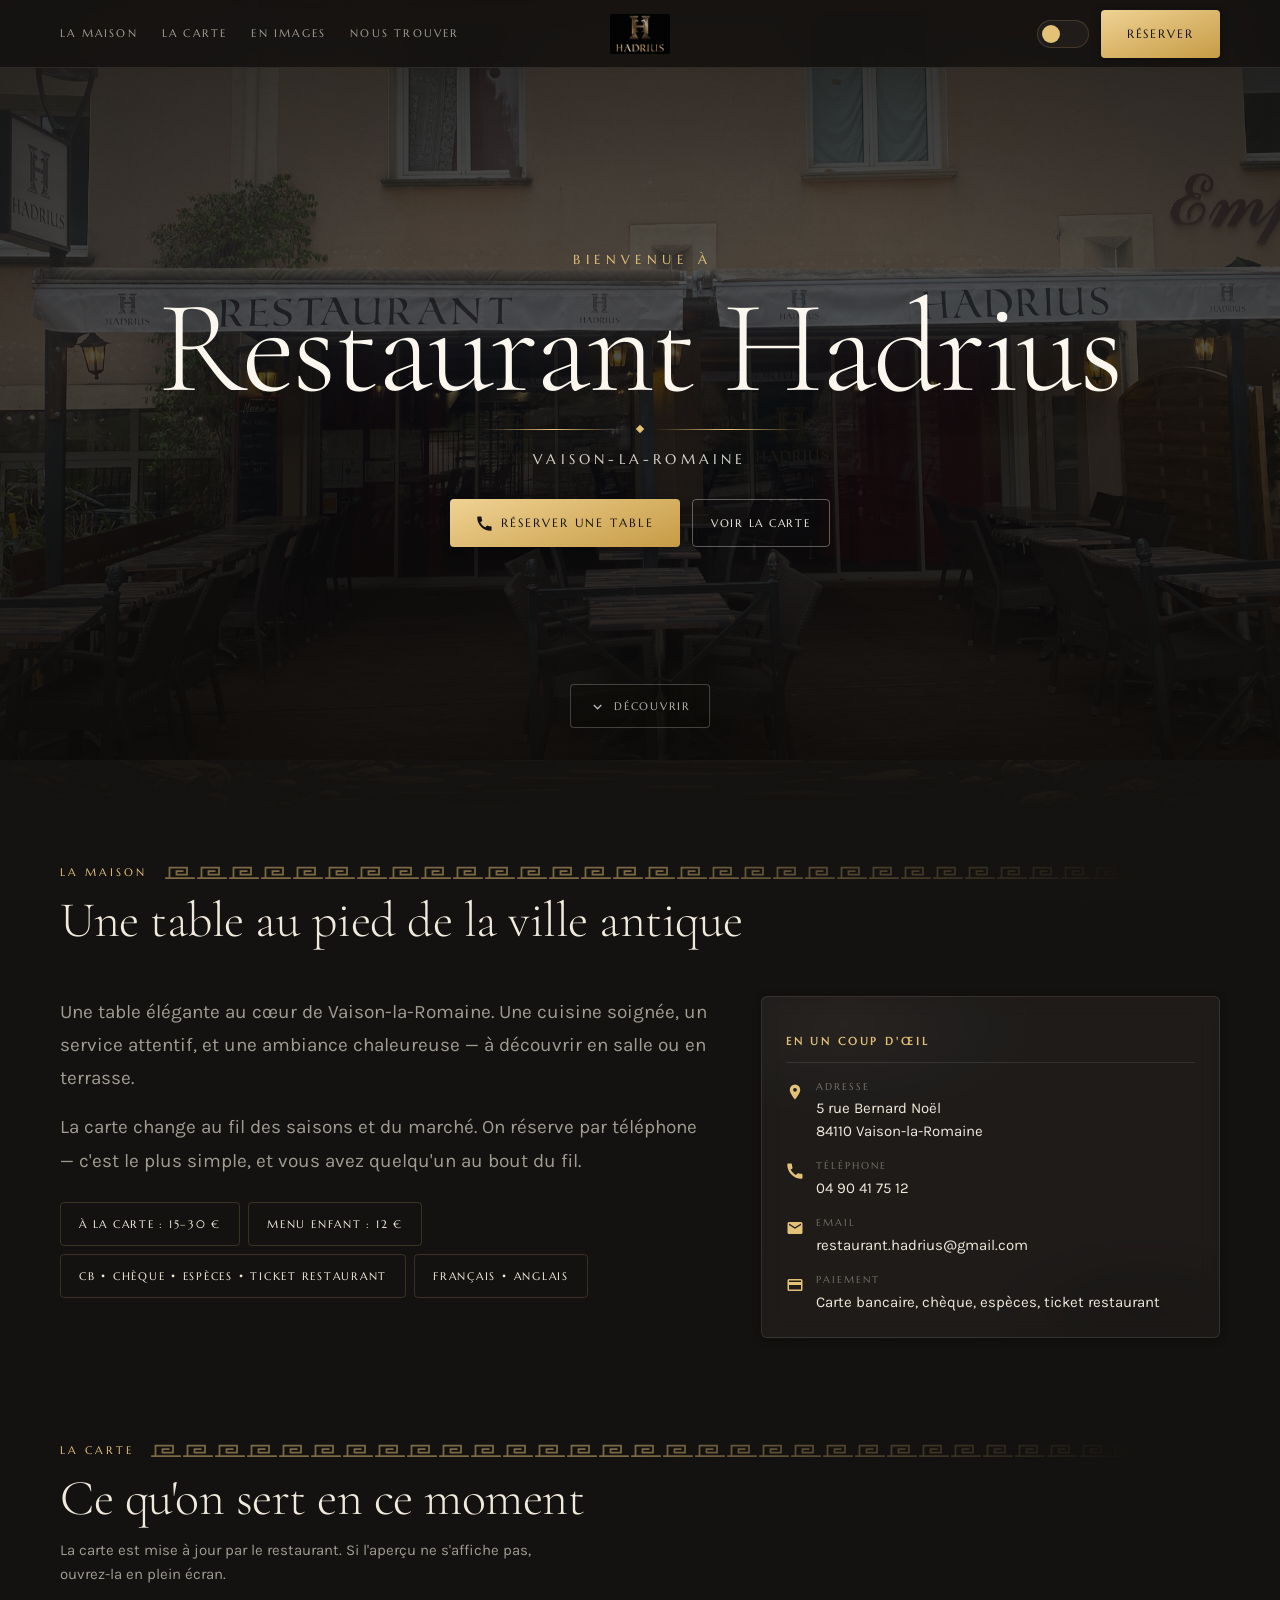
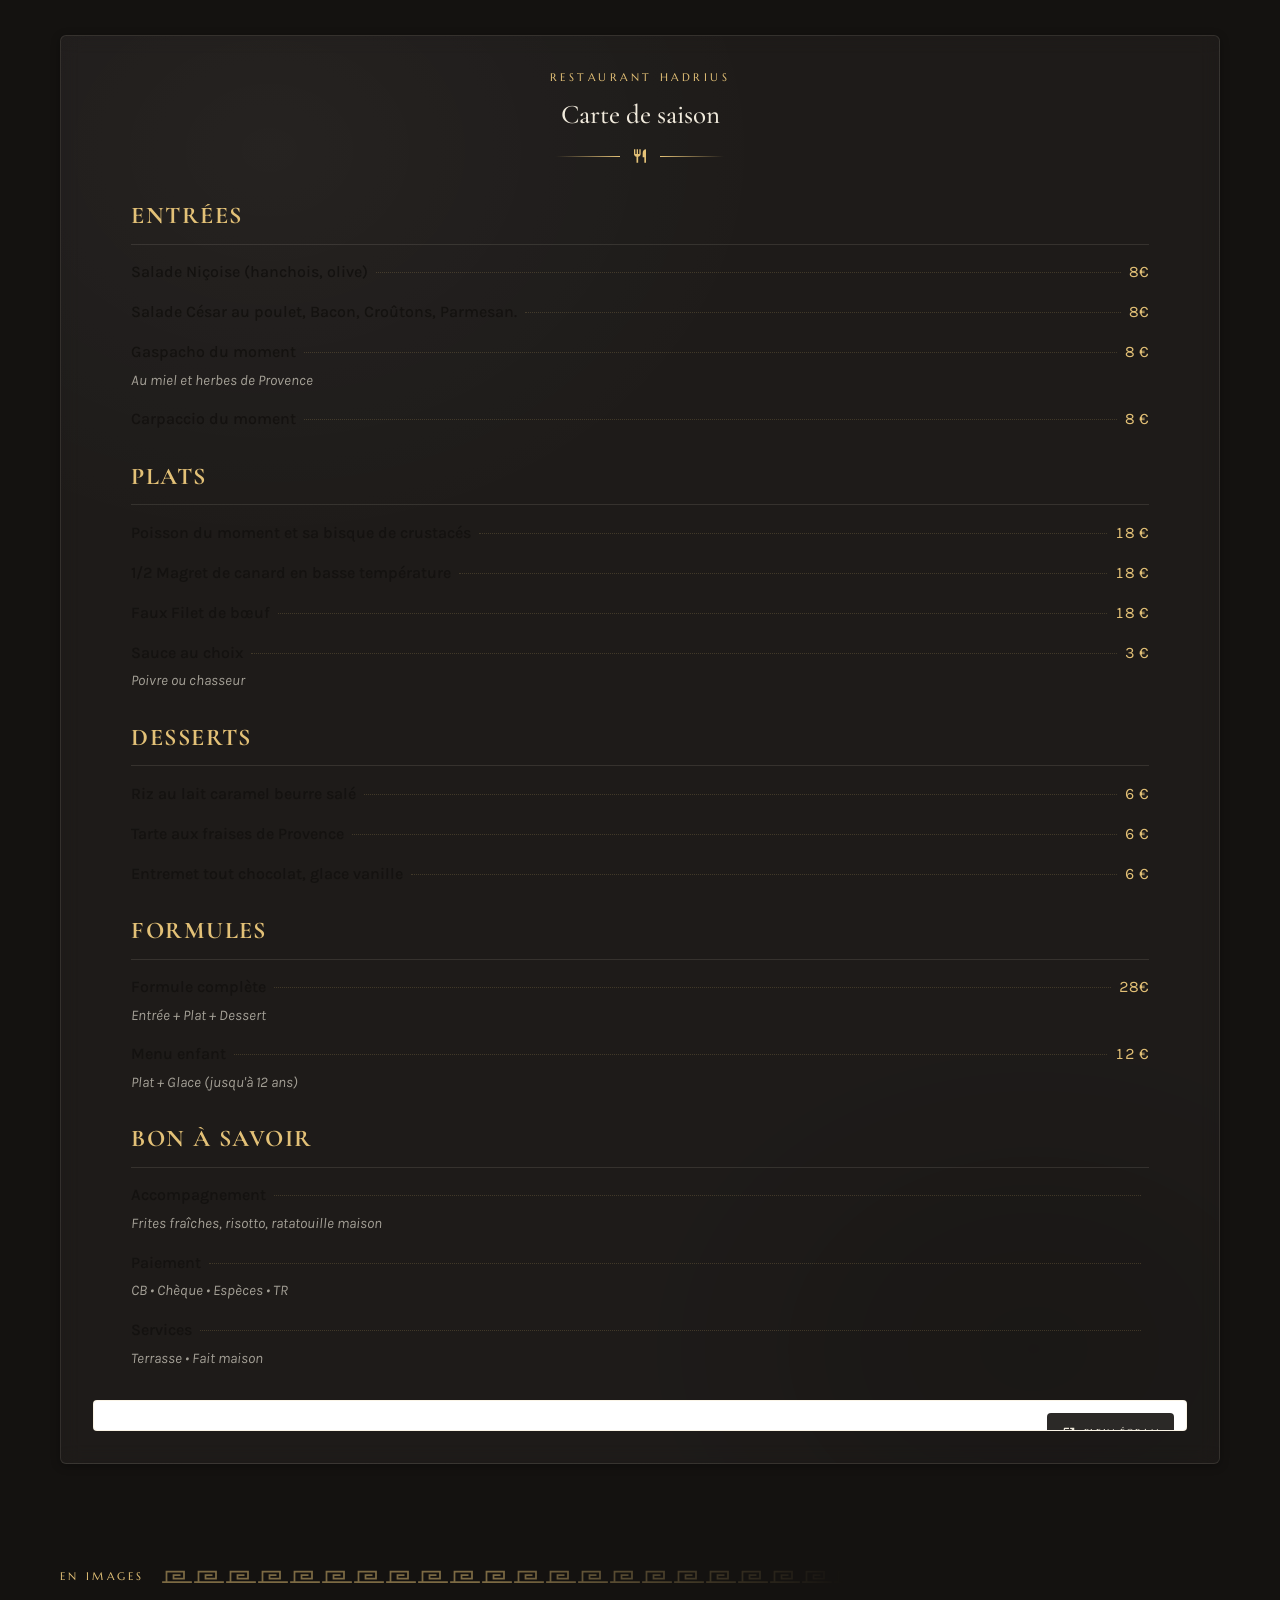
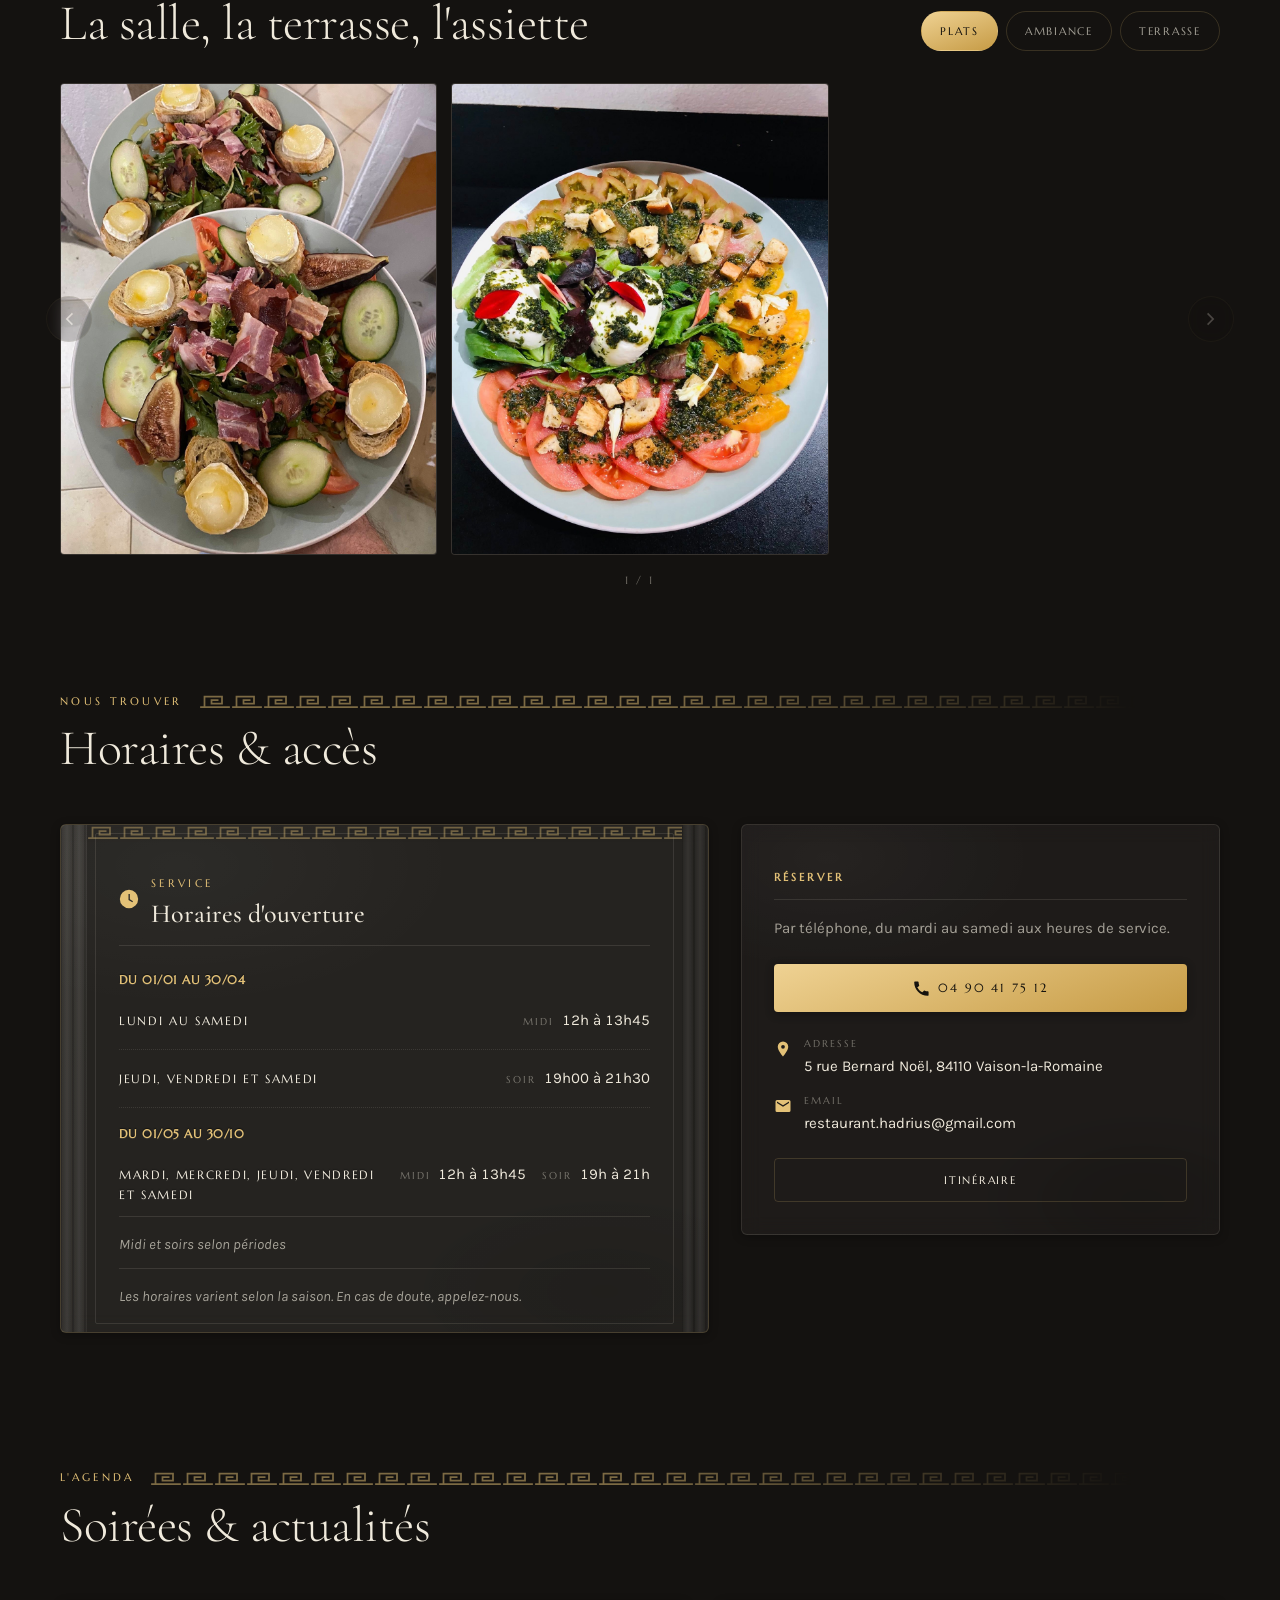
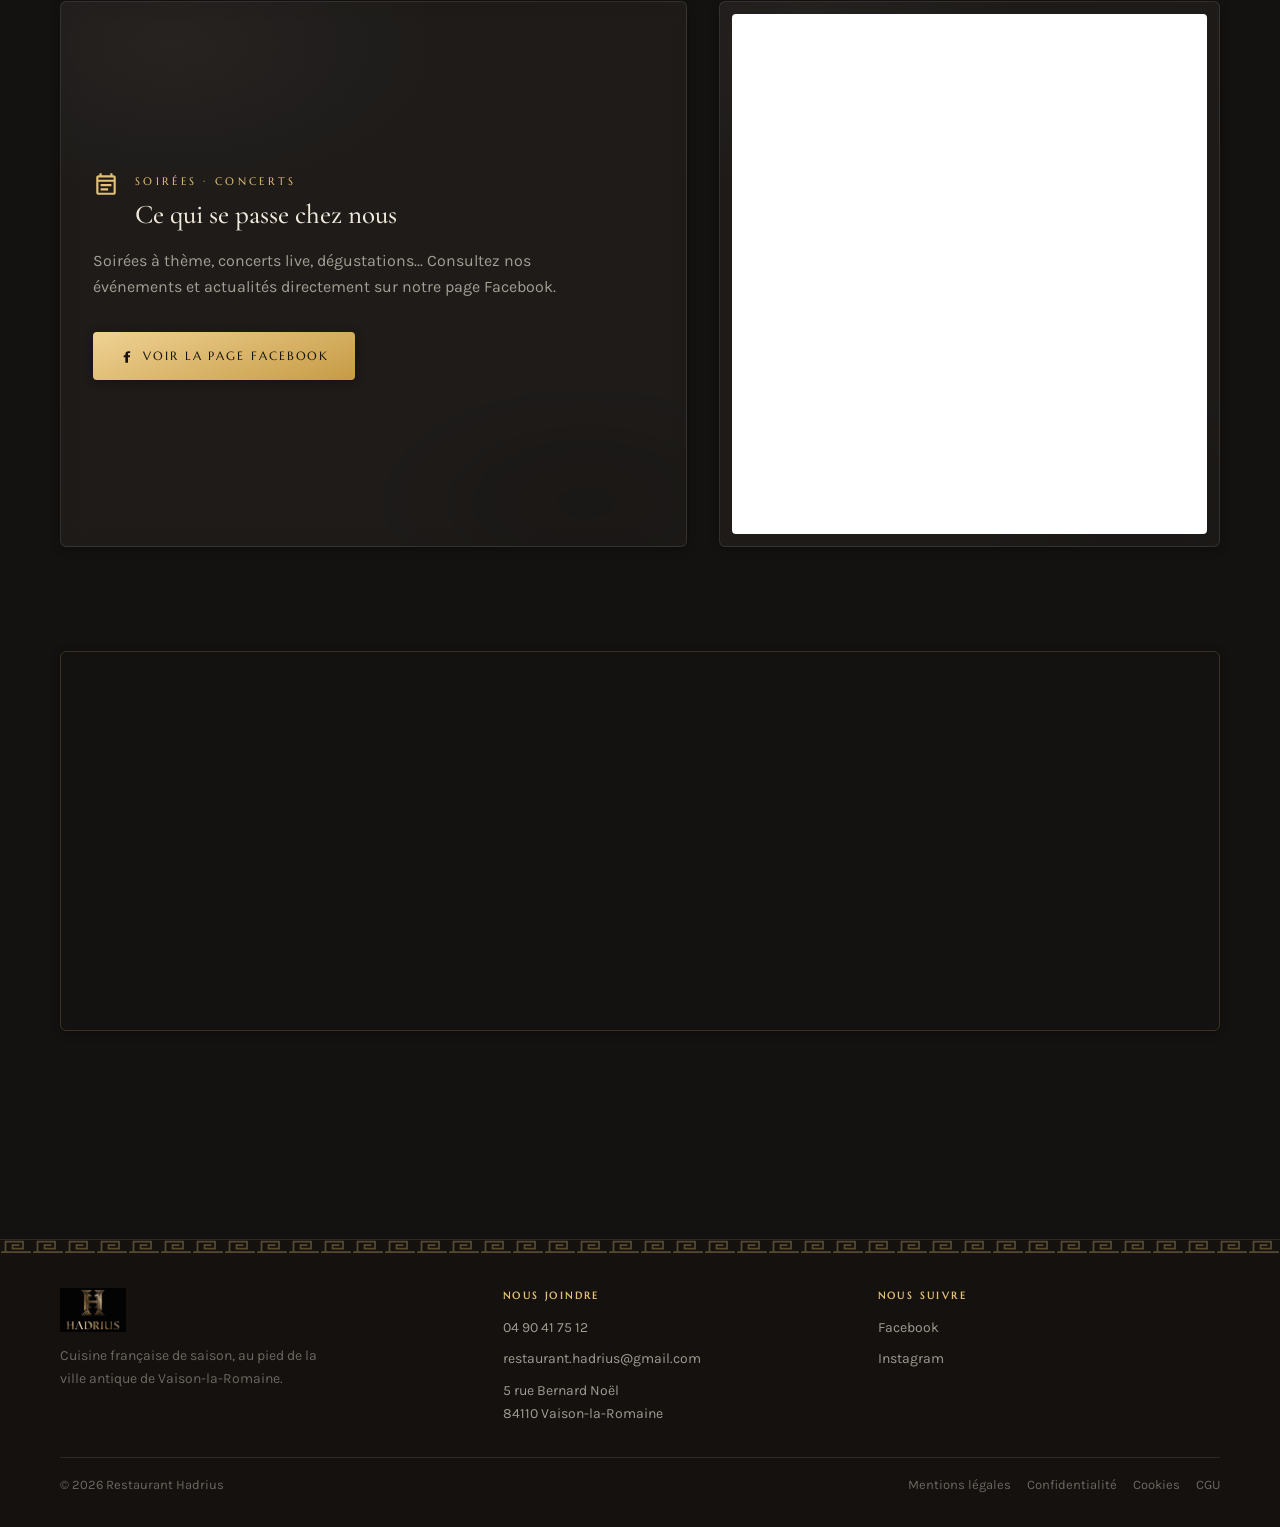
==== commit ef052b4d: "Refonte du site, rebranchee sur le backoffice existant La refonte livree avait ete construite sur un" ====
--- a/index.html
+++ b/index.html
@@ -3,266 +3,283 @@
 <head>
   <meta charset="utf-8" />
   <meta name="viewport" content="width=device-width,initial-scale=1" />
-  <meta name="theme-color" content="#050506" />
-  <title>Restaurant Hadrius — Vaison-la-Romaine</title>
-  <meta name="description" content="Restaurant Hadrius à Vaison-la-Romaine. À la carte, terrasse, paiement CB/chèque/espèces/ticket restaurant. Réservation par téléphone." />
+  <meta name="theme-color" content="#141210" />
+  <title>Restaurant Hadrius — Cuisine de saison à Vaison-la-Romaine</title>
+  <meta name="description" content="Restaurant Hadrius, 5 rue Bernard Noël à Vaison-la-Romaine. Cuisine française de saison, fait maison, terrasse ombragée. Horaires, carte et réservation au 04 90 41 75 12." />
+  <link rel="canonical" href="https://restaurant-hadrius.fr/" />
   <link rel="icon" href="assets/logo-hadrius.jpg" />
+
+  <meta property="og:type" content="restaurant" />
+  <meta property="og:title" content="Restaurant Hadrius — Vaison-la-Romaine" />
+  <meta property="og:description" content="Cuisine française de saison, fait maison, terrasse ombragée. Réservation au 04 90 41 75 12." />
+  <meta property="og:image" content="assets/devanture.jpg" />
+  <meta property="og:locale" content="fr_FR" />
+
   <link rel="preconnect" href="https://fonts.googleapis.com">
   <link rel="preconnect" href="https://fonts.gstatic.com" crossorigin>
-  <link href="https://fonts.googleapis.com/css2?family=Inter:wght@300;400;500;600;700;800&display=swap" rel="stylesheet">
-  <link rel="stylesheet" href="styles.css" />
-
-  <style>
-    /* Mobile fix topbar */
-    .desktop-only { display: inline-flex; }
-    .mobile-only { display: none; }
-
-    @media (max-width: 720px){
-      .desktop-only { display: none !important; }
-      .mobile-only { display: inline-flex !important; }
-      .topbar .nav{ gap: 10px; }
-      .topbar .brand img{ max-height: 34px; width: auto; height: auto; }
-      .topbar .nav-right{ display: flex; align-items: center; gap: 10px; }
-      .topbar .pill .small{ display:none; }
-      .topbar .pill{ padding: 10px 12px; }
-      .mobile-header-cta{ padding: 8px 14px; font-size: 13px; gap: 6px; border-radius: 50px; }
-      .topbar .nav{ position: relative; }
-      .topbar .brand{ position: absolute; left: 50%; transform: translateX(-50%); }
-      .topbar .nav-left, .topbar .nav-right{ flex: 1; }
-      .topbar .nav-right{ justify-content: flex-end; }
-    }
-
-    /* Mobile menu */
-    .mobile-menu{ position: fixed; inset: 0; z-index: 9999; display: none; }
-    .mobile-menu.is-open{ display:block; }
-    .mobile-menu__backdrop{ position:absolute; inset:0; background: rgba(0,0,0,.55); backdrop-filter: blur(6px); }
-    .mobile-menu__panel{
-      position:absolute; left: 14px; right: 14px; top: 16px;
-      max-width: 520px; margin: 0 auto; padding: 20px; z-index: 1;
-    }
-    .mobile-menu__top{ display:flex; align-items:center; justify-content:space-between; gap: 14px; margin-bottom: 16px; }
-    .mobile-menu__title{ font-weight: 700; font-size: 16px; letter-spacing: .2px; }
-    .mobile-menu__actions{ display:grid; grid-template-columns: 1fr; gap: 10px; }
-
-    /* Phone modal */
-    #phoneModal{ position:fixed; inset:0; z-index:10000; display:none; align-items:center; justify-content:center; }
-    #phoneModal.is-open{ display:flex; }
-    .phone-modal__backdrop{ position:absolute; inset:0; background:rgba(0,0,0,.6); backdrop-filter:blur(8px); }
-    .phone-modal__box{
-      position:relative; z-index:1; text-align:center; padding:36px 32px 28px;
-      width:min(400px, calc(100% - 32px)); border-radius:20px;
-    }
-    .phone-modal__number{
-      font-size:clamp(28px, 6vw, 38px); font-weight:800; letter-spacing:1px;
-      color:var(--gold1) !important; margin-bottom:24px;
-    }
-    .phone-modal__actions{ display:flex; gap:12px; justify-content:center; flex-wrap:wrap; }
-    .phone-modal__btn{ display:inline-flex; align-items:center; gap:8px; font-size:15px; font-weight:600; cursor:pointer; }
-    a.cta.phone-modal__btn,
-    a.cta.phone-modal__btn:visited,
-    a.cta.phone-modal__btn:hover,
-    a.cta.phone-modal__btn:active{ color:#0b0a0d !important; text-decoration:none; }
-    .phone-modal__close{
-      position:absolute; top:12px; right:16px; background:none; border:none;
-      color:var(--muted); font-size:20px; cursor:pointer; padding:4px 8px;
-    }
-    .phone-modal__close:hover{ color:var(--text); }
-  </style>
-
+  <link href="https://fonts.googleapis.com/css2?family=Cormorant+Garamond:ital,wght@0,300;0,400;0,500;0,600;1,300;1,400&family=Karla:wght@300;400;500;600;700&family=Marcellus+SC&display=swap" rel="stylesheet">
+  <link rel="stylesheet" href="styles.css?v=2" />
+
+  <script type="application/ld+json">
+  {
+    "@context": "https://schema.org",
+    "@type": "Restaurant",
+    "name": "Restaurant Hadrius",
+    "image": "assets/devanture.jpg",
+    "servesCuisine": "Française",
+    "priceRange": "15–30 €",
+    "telephone": "+33490417512",
+    "email": "restaurant.hadrius@gmail.com",
+    "address": {
+      "@type": "PostalAddress",
+      "streetAddress": "5 rue Bernard Noël",
+      "postalCode": "84110",
+      "addressLocality": "Vaison-la-Romaine",
+      "addressRegion": "Vaucluse",
+      "addressCountry": "FR"
+    },
+    "paymentAccepted": "Carte bancaire, Chèque, Espèces, Ticket restaurant",
+    "sameAs": [
+      "https://www.facebook.com/p/Restaurant-Hadrius-61576374483353/",
+      "https://www.instagram.com/restohadrius/"
+    ]
+  }
+  </script>
 </head>
 <body>
-  <div class="bg-scene">
+  <div class="bg-scene" aria-hidden="true">
     <div class="bg-image"></div>
-    <div class="birds-layer" aria-hidden="true"></div>
+    <div class="birds-layer"></div>
   </div>
-
-  <canvas id="bg-canvas"></canvas>
-  <div class="noise"></div>
-
-    <header class="topbar">
+  <canvas id="bg-canvas" aria-hidden="true"></canvas>
+  <div class="noise" aria-hidden="true"></div>
+
+  <header class="topbar">
     <div class="container">
-      <div class="nav">
+      <nav class="nav" aria-label="Navigation principale">
         <div class="nav-left">
-          <a class="cta desktop-only" id="ctaContact" href="javascript:void(0)">Nous contacter</a>
-        </div>
-
-        <div class="brand" aria-label="Restaurant Hadrius">
-          <img src="assets/logo-hadrius.jpg" alt="Logo Restaurant Hadrius" />
+          <div class="nav-links desktop-only">
+            <a href="#infos">La maison</a>
+            <a href="#menu">La carte</a>
+            <a href="#photos">En images</a>
+            <a href="#acces">Nous trouver</a>
+          </div>
+        </div>
+
+        <div class="brand">
+          <a href="#" aria-label="Restaurant Hadrius, accueil">
+            <img src="assets/logo-hadrius.jpg" alt="Restaurant Hadrius" />
+          </a>
         </div>
 
         <div class="nav-right">
-          <div class="social-links desktop-only">
-            <a class="pill" href="https://www.facebook.com/p/Restaurant-Hadrius-61576374483353/" target="_blank" rel="noopener" aria-label="Facebook">
-              <svg class="icon" viewBox="0 0 24 24" aria-hidden="true"><path d="M13.5 22v-8h2.7l.4-3h-3.1V9.1c0-.9.3-1.6 1.6-1.6H16.7V4.9c-.3 0-1.4-.1-2.7-.1-2.7 0-4.5 1.7-4.5 4.7V11H7v3h2.5v8h4z"/></svg>
-              <span class="small">Facebook</span>
-            </a>
-
-            <a class="pill" href="https://www.instagram.com/restohadrius/" target="_blank" rel="noopener" aria-label="Instagram">
-              <svg class="icon" viewBox="0 0 24 24" aria-hidden="true"><path d="M7.8 2h8.4A5.8 5.8 0 0 1 22 7.8v8.4A5.8 5.8 0 0 1 16.2 22H7.8A5.8 5.8 0 0 1 2 16.2V7.8A5.8 5.8 0 0 1 7.8 2Zm0 2A3.8 3.8 0 0 0 4 7.8v8.4A3.8 3.8 0 0 0 7.8 20h8.4A3.8 3.8 0 0 0 20 16.2V7.8A3.8 3.8 0 0 0 16.2 4H7.8Zm10.2 1.6a1.2 1.2 0 1 1 0 2.4 1.2 1.2 0 0 1 0-2.4ZM12 7a5 5 0 1 1 0 10 5 5 0 0 1 0-10Zm0 2a3 3 0 1 0 0 6 3 3 0 0 0 0-6Z"/></svg>
-              <span class="small">Instagram</span>
-            </a>
-          </div>
-
-          <button class="toggle" id="themeToggle" aria-label="Mode jour/nuit"><span class="dot"></span></button>
-
-          <button class="pill mobile-only" id="menuBtn" type="button" aria-label="Ouvrir le menu">
-            <svg class="icon" viewBox="0 0 24 24" aria-hidden="true" style="fill:#f7d27a"><path d="M4 7h16v2H4V7Zm0 6h16v2H4v-2Zm0 6h16v2H4v-2Z"/></svg>
+          <button class="toggle" id="themeToggle" type="button" aria-label="Basculer entre le mode clair et le mode sombre">
+            <span class="dot"></span>
+          </button>
+
+          <button class="cta desktop-only open-phone-modal" type="button">Réserver</button>
+
+          <button class="pill mobile-only" id="menuBtn" type="button" aria-label="Ouvrir le menu" aria-expanded="false" aria-controls="mobileMenu">
+            <svg class="icon" viewBox="0 0 24 24" aria-hidden="true"><path d="M4 7h16v2H4V7Zm0 6h16v2H4v-2Zm0 6h16v2H4v-2Z"/></svg>
             <span class="small">Menu</span>
           </button>
         </div>
-      </div>
+      </nav>
     </div>
   </header>
 
   <!-- Menu mobile -->
   <div class="mobile-menu" id="mobileMenu" aria-hidden="true">
-    <div class="mobile-menu__panel card">
+    <div class="mobile-menu__backdrop" id="menuBackdrop"></div>
+    <div class="mobile-menu__panel card" role="dialog" aria-modal="true" aria-label="Menu">
       <div class="mobile-menu__top">
-        <div class="mobile-menu__title">Menu</div>
-        <button class="pill" id="menuClose" type="button" aria-label="Fermer le menu">✕</button>
+        <span class="mobile-menu__title">Hadrius</span>
+        <button class="pill" id="menuClose" type="button" aria-label="Fermer le menu">Fermer</button>
       </div>
 
       <div class="mobile-menu__actions">
-        <a class="cta" href="javascript:void(0)" id="ctaContactMobile">Nous contacter</a>
+        <button class="cta open-phone-modal" type="button">Réserver une table</button>
+        <a class="pill" href="#infos" data-menu-link>La maison</a>
+        <a class="pill" href="#menu" data-menu-link>La carte</a>
+        <a class="pill" href="#photos" data-menu-link>En images</a>
+        <a class="pill" href="#acces" data-menu-link>Horaires &amp; accès</a>
+        <div class="mobile-menu__sep"></div>
         <a class="pill" href="https://www.facebook.com/p/Restaurant-Hadrius-61576374483353/" target="_blank" rel="noopener">Facebook</a>
         <a class="pill" href="https://www.instagram.com/restohadrius/" target="_blank" rel="noopener">Instagram</a>
-        <a class="pill" href="#menu" id="goMenu">Horaires & tarifs</a>
-        <a class="pill" href="#acces" id="goAccess">Accès</a>
       </div>
     </div>
-    <div class="mobile-menu__backdrop" id="menuBackdrop" aria-hidden="true"></div>
   </div>
 
   <main>
+    <!-- ================= Ouverture ================= -->
     <section class="hero-banner">
       <div class="hero-banner__img">
-        <img src="assets/devanture.jpg" alt="Devanture du Restaurant Hadrius à Vaison-la-Romaine" />
-      </div>
-      <div class="hero-banner__overlay"></div>
+        <img src="assets/devanture.jpg" alt="La devanture et la terrasse du Restaurant Hadrius, rue Bernard Noël à Vaison-la-Romaine" fetchpriority="high" />
+      </div>
+      <div class="hero-banner__overlay" aria-hidden="true"></div>
+
       <div class="hero-banner__content">
         <div class="hero-banner__box">
+          <span class="hero-banner__kicker" data-text="hero_kicker">Vasio · Vocontiorvm</span>
+          <h1 class="hero-banner__title"><span data-text="hero_title">Hadrius</span><span class="visually-hidden">, restaurant à Vaison-la-Romaine</span></h1>
           <div class="hero-banner__ornament" aria-hidden="true">
-            <span class="hero-banner__line"></span>
-            <svg width="16" height="16" viewBox="0 0 24 24" fill="currentColor"><path d="M11 9H9V2H7v7H5V2H3v7c0 2.12 1.66 3.84 3.75 3.97V22h2.5v-9.03C11.34 12.84 13 11.12 13 9V2h-2v7zm5-3v8h2.5v8H21V2c-2.76 0-5 2.24-5 6z"/></svg>
-            <span class="hero-banner__line"></span>
-          </div>
-          <span class="hero-banner__kicker" data-text="hero_kicker">Bienvenue à</span>
-          <h1 class="hero-banner__title" data-text="hero_title">Restaurant Hadrius</h1>
-          <div class="hero-banner__ornament hero-banner__ornament--wide" aria-hidden="true">
             <span class="hero-banner__line"></span>
             <span class="hero-banner__diamond"></span>
             <span class="hero-banner__line"></span>
           </div>
-          <p class="hero-banner__sub" data-text="hero_sub">Vaison-la-Romaine</p>
-          <button type="button" class="cta hero-banner__cta open-phone-modal">
-            <svg width="18" height="18" viewBox="0 0 24 24" fill="currentColor" aria-hidden="true"><path d="M6.62 10.79a15.05 15.05 0 0 0 6.59 6.59l2.2-2.2a1 1 0 0 1 1.01-.24c1.12.37 2.33.57 3.58.57a1 1 0 0 1 1 1V20a1 1 0 0 1-1 1A17 17 0 0 1 3 4a1 1 0 0 1 1-1h3.5a1 1 0 0 1 1 1c0 1.25.2 2.46.57 3.58a1 1 0 0 1-.25 1.01l-2.2 2.2z"/></svg>
-            Réserver une table
-          </button>
-        </div>
-        <a class="pill hero-banner__scroll" href="#infos">
-          <svg width="18" height="18" viewBox="0 0 24 24" fill="currentColor" aria-hidden="true"><path d="M12 16.5l-6-6 1.4-1.4L12 13.7l4.6-4.6L18 10.5z"/></svg>
-          Découvrir
-        </a>
-      </div>
-    </section>
-
-    <section class="hero" id="infos">
-      <div class="container">
-        <div class="hero-grid">
-          <div class="card hero-main">
-            <div class="bgimg" aria-hidden="true"></div>
-            <div class="content">
-              <div class="kicker">Vaison-la-Romaine • Terrasse • À la carte</div>
-              <h2 class="h1">Restaurant Hadrius</h2>
-              <p class="sub" data-text="intro">
-                Une table élégante au cœur de Vaison-la-Romaine. Une cuisine soignée, un service attentif,
-                et une ambiance chaleureuse — à découvrir en salle ou en terrasse.
-              </p>
-
-              <div class="hero-actions">
-                <a class="pill" href="#menu">Horaires & tarifs</a>
-                <a class="pill" href="#acces">Accès</a>
-              </div>
-
-              <div class="chips" data-chips>
-                <div class="chip">À la carte : 15–30 €</div>
-                <div class="chip">Menu enfant : 12 €</div>
-                <div class="chip">CB • Chèque • Espèces • Ticket Restaurant</div>
-                <div class="chip">Français • Anglais</div>
-              </div>
-            </div>
-          </div>
-
-          <aside class="card hero-side">
-            <div class="side-title">Infos pratiques</div>
-            <div class="side-grid">
-              <div class="side-item">
+          <p class="hero-banner__sub" data-text="hero_sub">Table de saison · Vaison-la-Romaine</p>
+
+          <div class="hero-banner__actions">
+            <button type="button" class="cta open-phone-modal">
+              <svg width="17" height="17" viewBox="0 0 24 24" fill="currentColor" aria-hidden="true"><path d="M6.6 10.8c1.5 2.9 3.7 5.1 6.6 6.6l2.2-2.2c.3-.3.8-.4 1.2-.2 1.3.5 2.7.8 4.1.8.7 0 1.3.6 1.3 1.3V21c0 .7-.6 1.3-1.3 1.3C10.1 22.3 1.7 13.9 1.7 3.3 1.7 2.6 2.3 2 3 2h3.6c.7 0 1.3.6 1.3 1.3 0 1.4.3 2.8.8 4.1.1.4 0 .9-.2 1.2l-2.9 2.2Z"/></svg>
+              Réserver une table
+            </button>
+            <a class="pill" href="#menu">Voir la carte</a>
+          </div>
+        </div>
+      </div>
+
+      <a class="pill hero-banner__scroll" href="#infos">
+        <svg width="17" height="17" viewBox="0 0 24 24" fill="currentColor" aria-hidden="true"><path d="M12 16.5l-6-6 1.4-1.4L12 13.7l4.6-4.6L18 10.5z"/></svg>
+        Découvrir
+      </a>
+    </section>
+
+    <!-- ================= La maison ================= -->
+    <section class="section" id="infos">
+      <div class="container">
+        <div class="section-head reveal">
+          <div class="section-head__rule">
+            <span class="inscription">La maison</span>
+          </div>
+          <h2 class="h2">Une table au pied de la ville antique</h2>
+        </div>
+
+        <div class="maison-grid">
+          <div class="maison-text reveal">
+            <p class="lead" data-text="intro">
+              À quelques pas du théâtre antique et du pont romain, Hadrius sert une cuisine
+              française de saison. Des entrées, des plats et des desserts préparés sur place,
+              une entrecôte cuite comme il faut, une terrasse à l'ombre aux beaux jours.
+            </p>
+            <p class="lead">
+              La carte change au fil des saisons et du marché. On réserve par téléphone —
+              c'est le plus simple, et vous avez quelqu'un au bout du fil.
+            </p>
+
+            <div class="chips" data-chips>
+              <span class="chip">À la carte <strong>15–30 €</strong></span>
+              <span class="chip">Menu enfant</span>
+              <span class="chip">Terrasse ombragée</span>
+              <span class="chip">Fait maison</span>
+              <span class="chip">Français · English</span>
+            </div>
+          </div>
+
+          <aside class="card facts reveal">
+            <h3 class="facts__title">En un coup d'œil</h3>
+            <dl class="facts__list">
+              <div class="fact">
                 <svg class="icon" viewBox="0 0 24 24" aria-hidden="true"><path d="M12 2a7 7 0 0 1 7 7c0 5.3-7 13-7 13S5 14.3 5 9a7 7 0 0 1 7-7Zm0 9.5A2.5 2.5 0 1 0 12 6.5a2.5 2.5 0 0 0 0 5Z"/></svg>
-                <div><strong>Adresse</strong><span data-info="address">5 Rue Bernard Noël, 84110 Vaison-la-Romaine</span></div>
-              </div>
-
-              <div class="side-item">
+                <div>
+                  <dt>Adresse</dt>
+                  <dd>5 rue Bernard Noël<br>84110 Vaison-la-Romaine</dd>
+                </div>
+              </div>
+
+              <div class="fact">
                 <svg class="icon" viewBox="0 0 24 24" aria-hidden="true"><path d="M6.6 10.8c1.5 2.9 3.7 5.1 6.6 6.6l2.2-2.2c.3-.3.8-.4 1.2-.2 1.3.5 2.7.8 4.1.8.7 0 1.3.6 1.3 1.3V21c0 .7-.6 1.3-1.3 1.3C10.1 22.3 1.7 13.9 1.7 3.3 1.7 2.6 2.3 2 3 2h3.6c.7 0 1.3.6 1.3 1.3 0 1.4.3 2.8.8 4.1.1.4 0 .9-.2 1.2l-2.9 2.2Z"/></svg>
-                <div><strong>Téléphone</strong><span data-info="phone">04 90 41 75 12</span></div>
-              </div>
-
-              <div class="side-item">
+                <div>
+                  <dt>Téléphone</dt>
+                  <dd><a href="tel:+33490417512">04 90 41 75 12</a></dd>
+                </div>
+              </div>
+
+              <div class="fact">
                 <svg class="icon" viewBox="0 0 24 24" aria-hidden="true"><path d="M20 4H4a2 2 0 0 0-2 2v12a2 2 0 0 0 2 2h16a2 2 0 0 0 2-2V6a2 2 0 0 0-2-2Zm0 4-8 5L4 8V6l8 5 8-5v2Z"/></svg>
-                <div><strong>Email</strong><span data-info="email">restaurant.hadrius@gmail.com</span></div>
-              </div>
-
-              <div class="side-item">
-                <svg class="icon" viewBox="0 0 24 24" aria-hidden="true"><path d="M12 1a11 11 0 1 0 11 11A11 11 0 0 0 12 1Zm1 11.4 3.8 2.2-.8 1.3-4.6-2.7V6h1.6Z"/></svg>
-                <div><strong>Service</strong><span data-text="service">Midi et soirs selon périodes</span></div>
-              </div>
-            </div>
+                <div>
+                  <dt>Email</dt>
+                  <dd><a href="mailto:restaurant.hadrius@gmail.com">restaurant.hadrius@gmail.com</a></dd>
+                </div>
+              </div>
+
+              <div class="fact">
+                <svg class="icon" viewBox="0 0 24 24" aria-hidden="true"><path d="M20 4H4a2 2 0 0 0-2 2v12a2 2 0 0 0 2 2h16a2 2 0 0 0 2-2V6a2 2 0 0 0-2-2Zm0 4H4V6h16v2Zm0 10H4v-6h16v6Z"/></svg>
+                <div>
+                  <dt>Paiement</dt>
+                  <dd>Carte bancaire, chèque, espèces, ticket restaurant</dd>
+                </div>
+              </div>
+            </dl>
           </aside>
         </div>
       </div>
     </section>
 
+    <!-- ================= La carte ================= -->
     <section class="section" id="menu">
       <div class="container">
-        <div class="card info-box carte-card carte-card--full" id="carte-box">
-            <div class="carte-header">
-              <span class="carte-kicker">Restaurant Hadrius</span>
-              <h2 class="h2">Carte de Saison</h2>
-              <div class="carte-ornament">
-                <span class="carte-ornament-line"></span>
-                <svg class="carte-ornament-icon" viewBox="0 0 24 24" width="18" height="18" aria-hidden="true"><path fill="currentColor" d="M11 9H9V2H7v7H5V2H3v7c0 2.12 1.66 3.84 3.75 3.97V22h2.5v-9.03C11.34 12.84 13 11.12 13 9V2h-2v7zm5-3v8h2.5v8H21V2c-2.76 0-5 2.24-5 6z"/></svg>
-                <span class="carte-ornament-line"></span>
-              </div>
-            </div>
-
-            <div class="carte-menu" id="carteMenu">
-              <p class="carte-menu__fallback">Découvrez notre carte ci-dessous.</p>
-            </div>
-
-            <div class="carte-pdf-actions">
-              <a class="carte-iframe-open" id="cartePdfLink" href="carte.pdf" target="_blank" rel="noopener">
-                <svg viewBox="0 0 24 24" width="15" height="15" aria-hidden="true"><path fill="currentColor" d="M14 3v2h3.59l-9.83 9.83 1.41 1.41L19 6.41V10h2V3h-7zM19 19H5V5h7V3H5c-1.11 0-2 .9-2 2v14c0 1.1.89 2 2 2h14c1.1 0 2-.9 2-2v-7h-2v7z"/></svg>
-                <span>Ouvrir la carte en PDF</span>
-              </a>
-            </div>
-        </div>
-      </div>
-    </section>
-
-        <section class="section" id="photos">
-      <div class="container">
-        <div class="gallery-header">
-          <h2 class="h2">Galerie photo</h2>
-          <div class="gallery-filters">
-            <button class="filter-btn is-active" data-filter="plats">Plats</button>
-            <button class="filter-btn" data-filter="ambiance">Ambiance</button>
-            <button class="filter-btn" data-filter="terrasse">Terrasse</button>
-          </div>
-        </div>
-
-        <div class="gallery-carousel-wrap">
-          <div class="gallery-carousel" id="galleryCarousel" aria-label="Galerie photos du restaurant">
+        <div class="section-head reveal">
+          <div class="section-head__rule">
+            <span class="inscription">La carte</span>
+          </div>
+          <h2 class="h2">Ce qu'on sert en ce moment</h2>
+          <p class="section-head__note">
+            La carte est mise à jour par le restaurant. Si l'aperçu ne s'affiche pas,
+            ouvrez-la en plein écran.
+          </p>
+        </div>
+
+        <div class="card carte-card reveal" id="carte-box">
+          <div class="carte-header">
+            <span class="carte-kicker">Restaurant Hadrius</span>
+            <h3 class="h3">Carte de saison</h3>
+            <div class="carte-ornament" aria-hidden="true">
+              <span class="carte-ornament-line"></span>
+              <svg class="carte-ornament-icon" viewBox="0 0 24 24" width="16" height="16"><path fill="currentColor" d="M11 9H9V2H7v7H5V2H3v7c0 2.12 1.66 3.84 3.75 3.97V22h2.5v-9.03C11.34 12.84 13 11.12 13 9V2h-2v7zm5-3v8h2.5v8H21V2c-2.76 0-5 2.24-5 6z"/></svg>
+              <span class="carte-ornament-line"></span>
+            </div>
+          </div>
+
+          <div id="carteMenu" class="carte-menu"></div>
+
+          <div class="carte-iframe-wrap">
+            <iframe
+              class="carte-iframe"
+              src="carte.pdf#view=FitH&toolbar=0&navpanes=0"
+              title="Carte du Restaurant Hadrius"
+              loading="lazy"></iframe>
+            <a class="carte-iframe-open" href="carte.pdf" target="_blank" rel="noopener">
+              <svg viewBox="0 0 24 24" width="14" height="14" aria-hidden="true"><path fill="currentColor" d="M14 3v2h3.59l-9.83 9.83 1.41 1.41L19 6.41V10h2V3h-7zM19 19H5V5h7V3H5c-1.11 0-2 .9-2 2v14c0 1.1.89 2 2 2h14c1.1 0 2-.9 2-2v-7h-2v7z"/></svg>
+              <span>Plein écran</span>
+            </a>
+          </div>
+        </div>
+      </div>
+    </section>
+
+    <!-- ================= Galerie ================= -->
+    <section class="section" id="photos">
+      <div class="container">
+        <div class="gallery-header reveal">
+          <div class="section-head section-head--inline">
+            <div class="section-head__rule">
+              <span class="inscription">En images</span>
+            </div>
+            <h2 class="h2">La salle, la terrasse, l'assiette</h2>
+          </div>
+
+          <div class="gallery-filters" role="group" aria-label="Filtrer les photos">
+            <button class="filter-btn is-active" type="button" data-filter="plats">Plats</button>
+            <button class="filter-btn" type="button" data-filter="ambiance">Ambiance</button>
+            <button class="filter-btn" type="button" data-filter="terrasse">Terrasse</button>
+          </div>
+        </div>
+
+        <div class="gallery-carousel-wrap reveal">
+          <div class="gallery-carousel" id="galleryCarousel">
             <div class="gallery-carousel-viewport">
-              <div class="gallery-carousel-track"><!-- Rempli dynamiquement depuis le Google Sheet PHOTOS --></div>
+              <div class="gallery-carousel-track"><!-- Rempli depuis l'onglet PHOTOS du Google Sheet --></div>
             </div>
 
             <button class="gal-car-btn gal-car-prev" type="button" aria-label="Photos précédentes">
@@ -271,190 +288,209 @@
             <button class="gal-car-btn gal-car-next" type="button" aria-label="Photos suivantes">
               <svg viewBox="0 0 24 24" aria-hidden="true"><path d="M8.6 4.6 16 12l-7.4 7.4-1.4-1.4 6-6-6-6 1.4-1.4Z"/></svg>
             </button>
-
-            <div class="gal-car-counter">
-              <span class="gal-car-current">1</span> / <span class="gal-car-total">13</span>
-            </div>
-          </div>
-        </div>
-
-      </div>
-    </section>
-
+          </div>
+
+          <p class="gal-car-counter">
+            <span class="gal-car-current">1</span> / <span class="gal-car-total">1</span>
+          </p>
+        </div>
+      </div>
+    </section>
+
+    <!-- ================= Horaires, contact, plan ================= -->
+    <section class="section" id="acces">
+      <div class="container">
+        <div class="section-head reveal">
+          <div class="section-head__rule">
+            <span class="inscription">Nous trouver</span>
+          </div>
+          <h2 class="h2">Horaires &amp; accès</h2>
+        </div>
+
+        <div class="table-grid">
+          <div class="card horaires-box reveal" id="horairesBox">
+            <div class="horaires-header">
+              <svg class="horaires-icon" viewBox="0 0 24 24" aria-hidden="true"><path d="M12 1a11 11 0 1 0 11 11A11 11 0 0 0 12 1Zm1 11.4 3.8 2.2-.8 1.3-4.6-2.7V6h1.6Z"/></svg>
+              <div>
+                <span class="kicker">Service</span>
+                <h3 class="horaires-title">Horaires d'ouverture</h3>
+              </div>
+            </div>
+
+            <div class="horaires-list" id="horairesList">
+              <div class="horaires-loading">Chargement des horaires…</div>
+            </div>
+            <p class="horaires-note" data-text="service">Midi et soirs selon périodes</p>
+
+            <p class="horaires-note">
+              Les horaires varient selon la saison. En cas de doute, appelez-nous.
+            </p>
+          </div>
+
+          <div class="card contact-card reveal">
+            <div>
+              <h3 class="facts__title">Réserver</h3>
+              <p style="color:var(--muted);font-size:15px;margin:0">
+                Par téléphone, du mardi au samedi aux heures de service.
+              </p>
+            </div>
+
+            <button type="button" class="cta open-phone-modal">
+              <svg width="17" height="17" viewBox="0 0 24 24" fill="currentColor" aria-hidden="true"><path d="M6.6 10.8c1.5 2.9 3.7 5.1 6.6 6.6l2.2-2.2c.3-.3.8-.4 1.2-.2 1.3.5 2.7.8 4.1.8.7 0 1.3.6 1.3 1.3V21c0 .7-.6 1.3-1.3 1.3C10.1 22.3 1.7 13.9 1.7 3.3 1.7 2.6 2.3 2 3 2h3.6c.7 0 1.3.6 1.3 1.3 0 1.4.3 2.8.8 4.1.1.4 0 .9-.2 1.2l-2.9 2.2Z"/></svg>
+              04 90 41 75 12
+            </button>
+
+            <dl class="facts__list">
+              <div class="fact">
+                <svg class="icon" viewBox="0 0 24 24" aria-hidden="true"><path d="M12 2a7 7 0 0 1 7 7c0 5.3-7 13-7 13S5 14.3 5 9a7 7 0 0 1 7-7Zm0 9.5A2.5 2.5 0 1 0 12 6.5a2.5 2.5 0 0 0 0 5Z"/></svg>
+                <div>
+                  <dt>Adresse</dt>
+                  <dd>5 rue Bernard Noël, 84110 Vaison-la-Romaine</dd>
+                </div>
+              </div>
+              <div class="fact">
+                <svg class="icon" viewBox="0 0 24 24" aria-hidden="true"><path d="M20 4H4a2 2 0 0 0-2 2v12a2 2 0 0 0 2 2h16a2 2 0 0 0 2-2V6a2 2 0 0 0-2-2Zm0 4-8 5L4 8V6l8 5 8-5v2Z"/></svg>
+                <div>
+                  <dt>Email</dt>
+                  <dd><a href="mailto:restaurant.hadrius@gmail.com">restaurant.hadrius@gmail.com</a></dd>
+                </div>
+              </div>
+            </dl>
+
+            <a class="pill" href="https://www.google.com/maps/dir/?api=1&destination=5+Rue+Bernard+No%C3%ABl%2C+84110+Vaison-la-Romaine" target="_blank" rel="noopener">
+              Itinéraire
+            </a>
+          </div>
+        </div>
+      </div>
+    </section>
+
+    <!-- ================= Événements ================= -->
     <section class="section" id="evenements">
       <div class="container">
+        <div class="section-head reveal">
+          <div class="section-head__rule">
+            <span class="inscription">L'agenda</span>
+          </div>
+          <h2 class="h2">Soirées &amp; actualités</h2>
+        </div>
+
         <div class="events-layout">
-          <!-- Texte + CTA -->
-          <div class="events-panel card">
-            <div class="events-glow" aria-hidden="true"></div>
-            <div class="events-content">
-              <div class="events-header">
-                <svg class="events-icon" viewBox="0 0 24 24" aria-hidden="true">
-                  <path d="M19 4h-1V2h-2v2H8V2H6v2H5c-1.1 0-2 .9-2 2v14c0 1.1.9 2 2 2h14c1.1 0 2-.9 2-2V6c0-1.1-.9-2-2-2zm0 16H5V10h14v10zM5 8V6h14v2H5zm2 4h10v2H7v-2zm0 4h7v2H7v-2z"/>
-                </svg>
-                <div>
-                  <div class="kicker">Soirées • Concerts • Actualités</div>
-                  <h2 class="h2">Événements</h2>
-                </div>
-              </div>
-              <p class="events-text" data-text="events_text">Soirées à thème, concerts live, dégustations... Consultez nos événements et actualités directement sur notre page Facebook.</p>
-              <a class="cta events-cta" href="https://www.facebook.com/profile.php?id=61576374483353" target="_blank" rel="noopener">
-                <svg class="icon" viewBox="0 0 24 24" aria-hidden="true"><path d="M13.5 22v-8h2.7l.4-3h-3.1V9.1c0-.9.3-1.6 1.6-1.6H16.7V4.9c-.3 0-1.4-.1-2.7-.1-2.7 0-4.5 1.7-4.5 4.7V11H7v3h2.5v8h4z"/></svg>
-                Voir la page Facebook
-              </a>
-            </div>
-          </div>
-
-          <!-- Widget Facebook Page (iframe direct) -->
-          <div class="card fb-widget-card">
+          <div class="card events-panel reveal">
+            <div class="events-header">
+              <svg class="events-icon" viewBox="0 0 24 24" aria-hidden="true"><path d="M19 4h-1V2h-2v2H8V2H6v2H5c-1.1 0-2 .9-2 2v14c0 1.1.9 2 2 2h14c1.1 0 2-.9 2-2V6c0-1.1-.9-2-2-2zm0 16H5V10h14v10zM5 8V6h14v2H5zm2 4h10v2H7v-2zm0 4h7v2H7v-2z"/></svg>
+              <div>
+                <span class="kicker">Soirées · Concerts</span>
+                <h3 class="h3" style="margin-top:4px">Ce qui se passe chez nous</h3>
+              </div>
+            </div>
+            <p class="events-text" data-text="events_text">
+              Soirées à thème, concerts, dégustations : on annonce tout sur Facebook.
+              C'est là que les dates sortent en premier.
+            </p>
+            <a class="cta events-cta" href="https://www.facebook.com/p/Restaurant-Hadrius-61576374483353/" target="_blank" rel="noopener">
+              <svg class="icon" viewBox="0 0 24 24" aria-hidden="true" style="width:16px;height:16px;fill:currentColor"><path d="M13.5 22v-8h2.7l.4-3h-3.1V9.1c0-.9.3-1.6 1.6-1.6H16.7V4.9c-.3 0-1.4-.1-2.7-.1-2.7 0-4.5 1.7-4.5 4.7V11H7v3h2.5v8h4z"/></svg>
+              Voir la page Facebook
+            </a>
+          </div>
+
+          <div class="card fb-widget-card reveal">
             <div class="fb-widget-wrap">
               <iframe
-                src="https://www.facebook.com/plugins/page.php?href=https%3A%2F%2Fwww.facebook.com%2Fprofile.php%3Fid%3D61576374483353&tabs=timeline&width=400&height=520&small_header=true&adapt_container_width=true&hide_cover=false&show_facepile=true"
                 class="fb-widget-iframe"
-                title="Page Facebook Restaurant Hadrius"
+                src="https://www.facebook.com/plugins/page.php?href=https%3A%2F%2Fwww.facebook.com%2Fprofile.php%3Fid%3D61576374483353&tabs=timeline&width=500&height=520&small_header=true&adapt_container_width=true&hide_cover=false&show_facepile=true"
+                title="Page Facebook du Restaurant Hadrius"
                 allow="autoplay; clipboard-write; encrypted-media; picture-in-picture; web-share"
-                loading="lazy"
-              ></iframe>
-            </div>
-          </div>
-        </div>
-      </div>
-    </section>
-
-    <!-- Lightbox Premium -->
-    <div class="lightbox" id="lightbox" aria-hidden="true">
-      <div class="lightbox-backdrop"></div>
-      <div class="lightbox-content">
-        <button class="lightbox-close" aria-label="Fermer">
-          <svg viewBox="0 0 24 24" aria-hidden="true"><path d="M18 6L6 18M6 6l12 12"/></svg>
+                loading="lazy"></iframe>
+            </div>
+          </div>
+        </div>
+      </div>
+    </section>
+
+    <!-- ================= Plan d'accès ================= -->
+    <section class="section" id="plan" aria-label="Plan d'accès">
+      <div class="container">
+        <div class="mapwrap reveal">
+          <iframe id="mapIframe" loading="lazy" referrerpolicy="no-referrer-when-downgrade"
+            title="Plan d'accès au Restaurant Hadrius, 5 rue Bernard Noël à Vaison-la-Romaine"
+            src="https://www.google.com/maps?q=5%20Rue%20Bernard%20No%C3%ABl%2C%2084110%20Vaison-la-Romaine&output=embed"></iframe>
+        </div>
+      </div>
+    </section>
+  </main>
+
+  <!-- Visionneuse photo -->
+  <div class="lightbox" id="lightbox" aria-hidden="true">
+    <div class="lightbox-backdrop"></div>
+    <div class="lightbox-content" role="dialog" aria-modal="true" aria-label="Photo en grand">
+      <button class="lightbox-close" type="button" aria-label="Fermer">
+        <svg viewBox="0 0 24 24" aria-hidden="true"><path d="M18 6L6 18M6 6l12 12"/></svg>
+      </button>
+
+      <button class="lightbox-nav lightbox-prev" type="button" aria-label="Photo précédente">
+        <svg viewBox="0 0 24 24" aria-hidden="true"><path d="M15.4 19.4 8 12l7.4-7.4 1.4 1.4L10.8 12l6 6-1.4 1.4Z"/></svg>
+      </button>
+      <button class="lightbox-nav lightbox-next" type="button" aria-label="Photo suivante">
+        <svg viewBox="0 0 24 24" aria-hidden="true"><path d="M8.6 4.6 16 12l-7.4 7.4-1.4-1.4 6-6-6-6 1.4-1.4Z"/></svg>
+      </button>
+
+      <div class="lightbox-image-wrap">
+        <img class="lightbox-image" src="" alt="">
+      </div>
+
+      <div class="lightbox-controls">
+        <button class="lightbox-zoom" type="button" aria-label="Zoomer">
+          <svg viewBox="0 0 24 24" aria-hidden="true"><path d="M21 21l-6-6m2-5a7 7 0 11-14 0 7 7 0 0114 0z"/></svg>
         </button>
-
-        <button class="lightbox-nav lightbox-prev" aria-label="Photo précédente">
-          <svg viewBox="0 0 24 24" aria-hidden="true"><path d="M15.4 19.4 8 12l7.4-7.4 1.4 1.4L10.8 12l6 6-1.4 1.4Z"/></svg>
+        <div class="lightbox-counter">
+          <span class="lightbox-current">1</span> / <span class="lightbox-total">1</span>
+        </div>
+        <button class="lightbox-play" type="button" aria-label="Lecture automatique">
+          <svg viewBox="0 0 24 24" aria-hidden="true"><path d="M8 5v14l11-7z"/></svg>
         </button>
-
-        <button class="lightbox-nav lightbox-next" aria-label="Photo suivante">
-          <svg viewBox="0 0 24 24" aria-hidden="true"><path d="M8.6 4.6 16 12l-7.4 7.4-1.4-1.4 6-6-6-6 1.4-1.4Z"/></svg>
-        </button>
-
-        <div class="lightbox-image-wrap">
-          <img class="lightbox-image" src="" alt="">
-        </div>
-
-        <div class="lightbox-controls">
-          <button class="lightbox-zoom" aria-label="Zoom">
-            <svg viewBox="0 0 24 24" aria-hidden="true"><path d="M21 21l-6-6m2-5a7 7 0 11-14 0 7 7 0 0114 0z"/></svg>
-          </button>
-          <div class="lightbox-counter">
-            <span class="lightbox-current">1</span> / <span class="lightbox-total">13</span>
-          </div>
-          <button class="lightbox-play" aria-label="Lecture automatique">
-            <svg viewBox="0 0 24 24" aria-hidden="true"><path d="M8 5v14l11-7z"/></svg>
-          </button>
-        </div>
       </div>
     </div>
-
-<section class="section" id="acces">
-      <div class="container">
-        <h2 class="h2">Accès</h2>
-
-        <div class="card horaires-box" id="horairesBox">
-          <div class="horaires-header">
-            <svg class="icon horaires-icon" viewBox="0 0 24 24" aria-hidden="true"><path d="M12 1a11 11 0 1 0 11 11A11 11 0 0 0 12 1Zm1 11.4 3.8 2.2-.8 1.3-4.6-2.7V6h1.6Z"/></svg>
-            <div>
-              <span class="kicker">Restaurant Hadrius</span>
-              <h3 class="horaires-title">Horaires d'ouverture</h3>
-            </div>
-          </div>
-          <div class="horaires-list" id="horairesList">
-            <div class="horaires-loading">Chargement des horaires…</div>
-          </div>
-        </div>
-
-        <div class="mapwrap">
-          <!-- Iframe Google Maps (chargée directement) -->
-          <iframe id="mapIframe" loading="lazy" referrerpolicy="no-referrer-when-downgrade"
-            src="https://www.google.com/maps?q=5%20Rue%20Bernard%20No%C3%ABl%2C%2084110%20Vaison-la-Romaine&output=embed"
-            style="display:block;"></iframe>
-        </div>
-      </div>
-    </section>
-  </main>
-
-  <footer class="footer" style="text-align:center;padding:32px 16px 20px;font-size:13px;">
+  </div>
+
+  <footer class="footer">
     <div class="container">
-      <p style="margin:0 0 8px;">© <span id="year"></span> Restaurant Hadrius — Vaison-la-Romaine</p>
-      <p style="margin:0 0 12px;color:var(--muted);font-size:12px;">
-        <a href="tel:+33490417512" data-info="phone">04 90 41 75 12</a> · <a href="mailto:restaurant.hadrius@gmail.com" data-info-mail>restaurant.hadrius@gmail.com</a>
-      </p>
-      <div style="display:flex;justify-content:center;gap:12px;flex-wrap:wrap;font-size:12px;color:var(--muted);">
-        <a href="mentions-legales.html">Mentions légales</a>
-        <a href="politique-confidentialite.html">Confidentialité</a>
-        <a href="politique-cookies.html">Cookies</a>
-        <a href="cgu.html">CGU</a>
-        <a href="#" id="openCookieSettings">Gérer mes cookies</a>
+      <div class="footer-grid">
+        <div class="footer-brand">
+          <img src="assets/logo-hadrius.jpg" alt="Restaurant Hadrius" />
+          <p class="footer-tag">Cuisine française de saison, au pied de la ville antique de Vaison-la-Romaine.</p>
+        </div>
+
+        <div class="footer-col">
+          <h2 class="footer-col__title">Nous joindre</h2>
+          <ul>
+            <li><a href="tel:+33490417512">04 90 41 75 12</a></li>
+            <li><a href="mailto:restaurant.hadrius@gmail.com">restaurant.hadrius@gmail.com</a></li>
+            <li>5 rue Bernard Noël<br>84110 Vaison-la-Romaine</li>
+          </ul>
+        </div>
+
+        <div class="footer-col">
+          <h2 class="footer-col__title">Nous suivre</h2>
+          <ul>
+            <li><a href="https://www.facebook.com/p/Restaurant-Hadrius-61576374483353/" target="_blank" rel="noopener">Facebook</a></li>
+            <li><a href="https://www.instagram.com/restohadrius/" target="_blank" rel="noopener">Instagram</a></li>
+          </ul>
+        </div>
+      </div>
+
+      <div class="footer-bottom">
+        <div>© <span id="year"></span> Restaurant Hadrius</div>
+        <div class="legal">
+          <a href="mentions-legales.html">Mentions légales</a>
+          <a href="politique-confidentialite.html">Confidentialité</a>
+          <a href="politique-cookies.html">Cookies</a>
+          <a href="cgu.html">CGU</a>
+        </div>
       </div>
     </div>
   </footer>
 
-  <script>document.getElementById("year").textContent = new Date().getFullYear();</script>
-  
-  <script>
-    (function(){
-      const menu = document.getElementById('mobileMenu');
-      const btn = document.getElementById('menuBtn');
-      const closeBtn = document.getElementById('menuClose');
-      const backdrop = document.getElementById('menuBackdrop');
-      const ctaDesktop = document.getElementById('ctaContact');
-      const ctaMobile = document.getElementById('ctaContactMobile');
-
-      function openMenu(){
-        if(!menu) return;
-        menu.classList.add('is-open');
-        menu.setAttribute('aria-hidden','false');
-        document.body.style.overflow = 'hidden';
-      }
-      function closeMenu(){
-        if(!menu) return;
-        menu.classList.remove('is-open');
-        menu.setAttribute('aria-hidden','true');
-        document.body.style.overflow = '';
-      }
-
-      btn && btn.addEventListener('click', openMenu);
-      closeBtn && closeBtn.addEventListener('click', closeMenu);
-      backdrop && backdrop.addEventListener('click', closeMenu);
-
-      ctaMobile && ctaMobile.addEventListener('click', function(){
-        closeMenu();
-        const pm = document.getElementById('phoneModal');
-        if(pm) { pm.classList.add('is-open'); document.body.style.overflow = 'hidden'; }
-      });
-
-      ['goMenu','goAccess'].forEach(id=>{
-        const el = document.getElementById(id);
-        el && el.addEventListener('click', closeMenu);
-      });
-
-      document.addEventListener('keydown', function(e){
-        if(e.key === 'Escape') closeMenu();
-      });
-    })();
-  </script>
-
-  <script src="script.js" defer></script>
-
-  <!-- Netlify Identity : capte le lien d'invitation (#invite_token=…) et redirige vers /admin à la connexion -->
-  <script src="https://identity.netlify.com/v1/netlify-identity-widget.js"></script>
-  <script>
-    if (window.netlifyIdentity) {
-      netlifyIdentity.on('init', function (user) {
-        if (!user) {
-          netlifyIdentity.on('login', function () { document.location.href = '/admin/'; });
-        }
-      });
-    }
-  </script>
+  <script src="script.js?v=2" defer></script>
 </body>
 </html>
--- a/styles.css
+++ b/styles.css
@@ -1,1700 +1,1747 @@
+/* ==========================================================================
+   Restaurant Hadrius — Vaison-la-Romaine
+   Direction : « Pierre & Lumière »
+   Pierre calcaire de Vaison, laiton antique, olivier.
+   Capitales gravées (Marcellus SC) + Cormorant Garamond + Karla.
+   ========================================================================== */
+
+/* --------------------------------------------------------------------------
+   1. Jetons
+   -------------------------------------------------------------------------- */
+
 :root{
-  --bg0:#050506;--bg1:#0c0b10;
-  --card:rgba(255,255,255,.06);--text:#f4f2ef;--muted:rgba(244,242,239,.68);
-  --gold1:#f7d27a;--gold2:#caa24a;--shadow:0 24px 80px rgba(0,0,0,.45);
-  --stroke:rgba(247,210,122,.14);--radius:20px;
-  --section-gap:60px;
-}
+  /* Palette — nuit d'Ouvèze (mode sombre, par défaut) */
+  --ink:        #141210;
+  --ink-2:      #1C1915;
+  --surface:    rgba(240,234,220,.045);
+  --surface-2:  rgba(240,234,220,.08);
+  --text:       #F0EADC;
+  --muted:      rgba(240,234,220,.64);
+  --faint:      rgba(240,234,220,.40);
+  --line:       rgba(227,193,119,.18);
+  --line-soft:  rgba(240,234,220,.11);
+
+  --accent:     #E3C177;   /* laiton clair — décor */
+  --accent-2:   #B98F3E;   /* laiton profond */
+  --accent-txt: #E3C177;   /* laiton lisible sur fond sombre */
+  --olive:      #8B9163;
+
+  --cta-bg:     linear-gradient(160deg,#EFD293,#C69B45);
+  --cta-fg:     #16130E;
+
+  --carve-hi:   rgba(255,255,255,.07);
+  --carve-lo:   rgba(0,0,0,.55);
+
+  --shadow-sm:  0 2px 10px rgba(0,0,0,.30);
+  --shadow:     0 18px 48px rgba(0,0,0,.42);
+  --shadow-lg:  0 32px 90px rgba(0,0,0,.55);
+
+  --scrim:      rgba(10,9,7,.72);
+  --panel:      #1C1915;
+
+  /* Typographie */
+  --font-display: 'Cormorant Garamond', 'Iowan Old Style', Georgia, serif;
+  --font-carved:  'Marcellus SC', 'Trajan Pro', Georgia, serif;
+  --font-body:    'Karla', ui-sans-serif, system-ui, -apple-system, 'Segoe UI', Roboto, sans-serif;
+
+  /* Rythme — échelle 4/8 */
+  --sp-1: 4px;  --sp-2: 8px;  --sp-3: 12px; --sp-4: 16px;
+  --sp-5: 24px; --sp-6: 32px; --sp-7: 48px; --sp-8: 64px;
+  --sp-9: 96px;
+
+  --radius:    4px;
+  --radius-lg: 6px;
+  --topbar-h:  68px;
+
+  /* Motifs romains
+     --meander : grecque (frise à méandres), appliquée en masque
+     --flute   : cannelures de colonne
+     --stone   : marbrure de travertin */
+  --meander: url("data:image/svg+xml,%3Csvg xmlns='http://www.w3.org/2000/svg' width='32' height='16' viewBox='0 0 32 16'%3E%3Cpath d='M0 15H32M4 15V3H24V11H12V7H19' fill='none' stroke='%23000' stroke-width='2' stroke-linecap='square'/%3E%3C/svg%3E");
+
+  --flute: repeating-linear-gradient(90deg,
+    rgba(0,0,0,.26) 0px,
+    rgba(255,255,255,.015) 1px,
+    rgba(255,255,255,.075) 6px,
+    rgba(255,255,255,.015) 11px,
+    rgba(0,0,0,.26) 12px);
+
+  --stone:
+    radial-gradient(ellipse 70% 45% at 18% 8%, rgba(255,255,255,.035), transparent 62%),
+    radial-gradient(ellipse 55% 35% at 84% 92%, rgba(0,0,0,.13), transparent 62%);
+
+  /* Couches */
+  --z-topbar:   50;
+  --z-menu:     900;
+  --z-modal:    1000;
+  --z-lightbox: 1100;
+  --z-cookie:   1200;
+}
+
 [data-theme="light"]{
-  --bg0:#fbfaf7;--bg1:#f2efe8;--card:rgba(10,10,12,.06);
-  --text:#131316;--muted:rgba(19,19,22,.62);
-  --shadow:0 18px 60px rgba(0,0,0,.12);--stroke:rgba(145,110,30,.18);
-}
-*{box-sizing:border-box}html,body{height:100%}
+  /* Palette — pierre de Vaison (mode clair) */
+  --ink:        #E9E2D4;
+  --ink-2:      #E1D9C8;
+  --surface:    rgba(255,253,247,.60);
+  --surface-2:  rgba(255,253,247,.86);
+  --text:       #211E17;
+  --muted:      rgba(33,30,23,.70);
+  --faint:      rgba(33,30,23,.48);
+  --line:       rgba(111,84,22,.22);
+  --line-soft:  rgba(33,30,23,.13);
+
+  --accent:     #A87C2C;
+  --accent-2:   #8A6A22;
+  --accent-txt: #6F5416;   /* 5,5:1 sur la pierre */
+  --olive:      #565B3E;
+
+  --cta-bg:     linear-gradient(160deg,#C9A24C,#9C7324);
+  --cta-fg:     #17140E;
+
+  --carve-hi:   rgba(255,255,255,.85);
+  --carve-lo:   rgba(88,70,36,.30);
+
+  --shadow-sm:  0 2px 8px rgba(90,72,38,.10);
+  --shadow:     0 16px 40px rgba(90,72,38,.14);
+  --shadow-lg:  0 28px 70px rgba(90,72,38,.20);
+
+  --scrim:      rgba(60,50,32,.52);
+  --panel:      #FBF8F1;
+
+  --flute: repeating-linear-gradient(90deg,
+    rgba(96,74,34,.24) 0px,
+    rgba(120,96,50,.05) 1px,
+    rgba(255,255,255,.55) 6px,
+    rgba(120,96,50,.05) 11px,
+    rgba(96,74,34,.24) 12px);
+
+  --stone:
+    radial-gradient(ellipse 70% 45% at 18% 8%, rgba(255,255,255,.55), transparent 62%),
+    radial-gradient(ellipse 55% 35% at 84% 92%, rgba(120,96,50,.10), transparent 62%);
+}
+
+/* --------------------------------------------------------------------------
+   2. Base
+   -------------------------------------------------------------------------- */
+
+*,*::before,*::after{ box-sizing:border-box }
+
+html{ scroll-behavior:smooth; -webkit-text-size-adjust:100% }
+
 body{
-  margin:0;padding-top:68px;font-family:'Inter',ui-sans-serif,system-ui,-apple-system,Segoe UI,Roboto,Helvetica,Arial,sans-serif;
+  margin:0;
+  padding-top:var(--topbar-h);
+  min-height:100dvh;
+  font-family:var(--font-body);
+  font-size:16px;
+  line-height:1.65;
   color:var(--text);
-  background:
-    radial-gradient(1200px 800px at 18% -10%, rgba(247,210,122,.18), transparent 52%),
-    radial-gradient(900px 700px at 84% 5%, rgba(202,162,74,.12), transparent 45%),
-    linear-gradient(180deg,var(--bg0),var(--bg1));
+  background:var(--ink);
   overflow-x:hidden;
-  transition:background .4s ease;
   -webkit-font-smoothing:antialiased;
   -moz-osx-font-smoothing:grayscale;
-  text-rendering:optimizeLegibility;
-}
-[data-theme="light"] body{
+  transition:background-color .5s ease, color .5s ease;
+}
+
+img{ max-width:100%; display:block }
+a{ color:inherit; text-decoration:none }
+button{ font:inherit; color:inherit }
+
+:focus-visible{
+  outline:2px solid var(--accent);
+  outline-offset:3px;
+  border-radius:2px;
+}
+
+::selection{ background:var(--accent-2); color:var(--cta-fg) }
+
+.container{ width:min(1160px, calc(100% - 40px)); margin-inline:auto }
+
+.visually-hidden{
+  position:absolute; width:1px; height:1px; padding:0; margin:-1px;
+  overflow:hidden; clip:rect(0 0 0 0); white-space:nowrap; border:0;
+}
+
+/* --------------------------------------------------------------------------
+   3. Décor de fond — la pierre
+   -------------------------------------------------------------------------- */
+
+.bg-scene{
+  position:fixed; inset:0; z-index:-4;
+  overflow:hidden; pointer-events:none;
+}
+
+/* Les ruines en fond : colonnes corinthiennes, statue, arènes.
+   L'image porte le filtre, le voile est une couche à part — sinon le
+   filtre teinterait aussi le voile. */
+.bg-scene .bg-image{
+  position:absolute; inset:0;
+  background:url("assets/roman-parallax.png") center top / cover no-repeat;
+  filter:grayscale(.25) contrast(1.06);
+  transform:scale(1.04);
+  transition:filter .5s ease;
+}
+
+.bg-scene::after{
+  content:"";
+  position:absolute; inset:0;
+  background:linear-gradient(180deg,
+    rgba(20,18,16,.66) 0%,
+    rgba(20,18,16,.86) 46%,
+    rgba(20,18,16,.98) 100%);
+  transition:background .5s ease;
+}
+
+/* En mode clair, l'image est inversée : les ruines deviennent une gravure
+   claire sur la pierre, sans jamais assombrir le texte. */
+[data-theme="light"] .bg-scene .bg-image{
+  filter:invert(1) grayscale(1) sepia(.5) brightness(1.02) contrast(.88);
+}
+
+[data-theme="light"] .bg-scene::after{
+  background:linear-gradient(180deg,
+    rgba(233,226,212,.62) 0%,
+    rgba(233,226,212,.82) 46%,
+    rgba(233,226,212,.96) 100%);
+}
+
+/* Frise à méandres — le motif structurant du site */
+.frieze{
+  height:14px;
+  background-color:var(--accent);
+  opacity:.45;
+  -webkit-mask-image:var(--meander);
+  mask-image:var(--meander);
+  -webkit-mask-repeat:repeat-x;
+  mask-repeat:repeat-x;
+  -webkit-mask-size:32px 14px;
+  mask-size:32px 14px;
+}
+
+/* Grain de pierre — seule texture ambiante du site */
+.noise{
+  position:fixed; inset:0; z-index:-1; pointer-events:none;
+  opacity:.28; mix-blend-mode:overlay;
+  background-image:url("data:image/svg+xml,%3Csvg xmlns='http://www.w3.org/2000/svg' width='200' height='200'%3E%3Cfilter id='n'%3E%3CfeTurbulence type='fractalNoise' baseFrequency='.9' numOctaves='4' stitchTiles='stitch'/%3E%3C/filter%3E%3Crect width='200' height='200' filter='url(%23n)' opacity='.5'/%3E%3C/svg%3E");
+  transition:opacity .5s ease;
+}
+[data-theme="light"] .noise{ opacity:.14; mix-blend-mode:multiply }
+
+/* Éléments du balisage historique, désormais silencieux */
+.birds-layer,
+#bg-canvas{ display:none }
+
+/* --------------------------------------------------------------------------
+   4. Typographie
+   -------------------------------------------------------------------------- */
+
+/* Inscription — fil conducteur : capitales romaines, interponctuation */
+.inscription,
+.kicker{
+  display:inline-block;
+  font-family:var(--font-carved);
+  font-size:11px;
+  letter-spacing:.30em;
+  text-transform:uppercase;
+  color:var(--accent-txt);
+  line-height:1.5;
+}
+
+.h1{
+  font-family:var(--font-display);
+  font-weight:300;
+  font-size:clamp(38px, 6.2vw, 74px);
+  line-height:1.04;
+  letter-spacing:-.015em;
+  margin:0;
+}
+
+.h2{
+  font-family:var(--font-display);
+  font-weight:300;
+  font-size:clamp(30px, 4.4vw, 50px);
+  line-height:1.1;
+  letter-spacing:-.01em;
+  margin:0;
+}
+
+.h3{
+  font-family:var(--font-display);
+  font-weight:500;
+  font-size:clamp(21px, 2.6vw, 27px);
+  line-height:1.25;
+  margin:0;
+}
+
+p{ margin:0 0 var(--sp-4) }
+p:last-child{ margin-bottom:0 }
+
+.lead,
+.sub{
+  font-size:clamp(17px,1.5vw,19px);
+  line-height:1.75;
+  color:var(--muted);
+  max-width:62ch;
+  margin:0 0 var(--sp-4);
+}
+
+/* --------------------------------------------------------------------------
+   5. Sections
+   -------------------------------------------------------------------------- */
+
+.section{
+  padding-block:clamp(56px, 9vw, 104px);
+  position:relative;
+  scroll-margin-top:calc(var(--topbar-h) + 8px);
+}
+.section + .section{ padding-top:0 }
+
+/* En-tête : inscription + titre + filet qui file vers la marge */
+.section-head{
+  display:grid;
+  gap:var(--sp-3);
+  margin-bottom:var(--sp-7);
+}
+
+.section-head__rule{
+  display:flex; align-items:center; gap:var(--sp-4);
+}
+
+/* La grecque romaine file du titre vers la marge et s'y éteint */
+.section-head__rule::after{
+  content:""; flex:1; height:14px; min-width:60px;
+  background-color:var(--accent);
+  opacity:.5;
+  -webkit-mask-image:var(--meander), linear-gradient(90deg, #000 0%, #000 45%, transparent 92%);
+  mask-image:var(--meander), linear-gradient(90deg, #000 0%, #000 45%, transparent 92%);
+  -webkit-mask-repeat:repeat-x, no-repeat;
+  mask-repeat:repeat-x, no-repeat;
+  -webkit-mask-size:32px 14px, 100% 100%;
+  mask-size:32px 14px, 100% 100%;
+  -webkit-mask-composite:source-in;
+  mask-composite:intersect;
+}
+
+.section-head__note{
+  color:var(--muted);
+  max-width:58ch;
+  font-size:15px;
+  margin:0;
+}
+
+/* Variante posée dans une barre avec d'autres commandes */
+.section-head--inline{ margin-bottom:0; flex:1 1 320px }
+
+/* --------------------------------------------------------------------------
+   6. Surfaces
+   -------------------------------------------------------------------------- */
+
+/* Surfaces en travertin : légère marbrure, pas un aplat */
+.card,
+.info-box{
+  position:relative;
+  background-color:var(--surface);
+  background-image:var(--stone);
+  border:1px solid var(--line-soft);
+  border-radius:var(--radius-lg);
+  backdrop-filter:blur(10px);
+  -webkit-backdrop-filter:blur(10px);
+  box-shadow:var(--shadow-sm);
+}
+
+[data-theme="light"] .card,
+[data-theme="light"] .info-box{ border-color:var(--line) }
+
+/* --------------------------------------------------------------------------
+   7. Actions
+   -------------------------------------------------------------------------- */
+
+.cta{
+  display:inline-flex; align-items:center; justify-content:center; gap:var(--sp-2);
+  min-height:48px;
+  padding:13px 26px;
+  border:0; border-radius:var(--radius);
+  background:var(--cta-bg);
+  color:var(--cta-fg) !important;
+  font-family:var(--font-carved);
+  font-size:12px; letter-spacing:.16em; text-transform:uppercase;
+  cursor:pointer;
+  box-shadow:var(--shadow-sm);
+  transition:transform .2s ease, box-shadow .2s ease, filter .2s ease;
+  touch-action:manipulation;
+}
+.cta:hover{ filter:brightness(1.07); box-shadow:var(--shadow); transform:translateY(-1px) }
+.cta:active{ transform:translateY(0) }
+.cta svg{ flex:none }
+
+.pill{
+  display:inline-flex; align-items:center; justify-content:center; gap:var(--sp-2);
+  min-height:44px;
+  padding:10px 18px;
+  border:1px solid var(--line);
+  border-radius:var(--radius);
+  background:transparent;
+  color:var(--text);
+  font-family:var(--font-carved);
+  font-size:11px; letter-spacing:.16em; text-transform:uppercase;
+  cursor:pointer;
+  transition:border-color .2s ease, background-color .2s ease, color .2s ease;
+  touch-action:manipulation;
+}
+.pill:hover{ border-color:var(--accent); background:var(--surface-2); color:var(--accent-txt) }
+.pill:disabled{ opacity:.35; cursor:not-allowed }
+.pill .icon{ width:16px; height:16px; fill:currentColor; flex:none }
+.pill .small{ font-size:inherit }
+
+/* Bascule jour / nuit */
+.toggle{
+  position:relative;
+  width:52px; height:28px; flex:none;
+  border:1px solid var(--line);
+  border-radius:999px;
+  background:var(--surface);
+  cursor:pointer;
+  padding:0;
+  transition:border-color .2s ease, background-color .2s ease;
+}
+.toggle:hover{ border-color:var(--accent) }
+.toggle .dot{
+  position:absolute; top:50%; left:4px;
+  width:18px; height:18px; margin-top:-9px;
+  border-radius:50%;
+  background:var(--accent);
+  transition:transform .28s cubic-bezier(.2,.8,.2,1);
+}
+[data-theme="light"] .toggle .dot{ transform:translateX(24px) }
+
+/* --------------------------------------------------------------------------
+   8. Barre de navigation
+   -------------------------------------------------------------------------- */
+
+.topbar{
+  position:fixed; top:0; left:0; right:0; z-index:var(--z-topbar);
+  height:var(--topbar-h);
+  display:flex; align-items:center;
+  background:color-mix(in srgb, var(--ink) 88%, transparent);
+  backdrop-filter:blur(18px) saturate(1.3);
+  -webkit-backdrop-filter:blur(18px) saturate(1.3);
+  border-bottom:1px solid var(--line-soft);
+  transition:background-color .5s ease, border-color .5s ease;
+}
+
+.topbar .nav{
+  display:flex; align-items:center; justify-content:space-between;
+  gap:var(--sp-4);
+}
+
+.nav-left,.nav-right{ display:flex; align-items:center; gap:var(--sp-3); flex:1 }
+.nav-right{ justify-content:flex-end }
+
+.brand{ display:flex; align-items:center; flex:none }
+.brand img{ height:40px; width:auto; border-radius:2px }
+
+.nav-links{ display:flex; align-items:center; gap:var(--sp-5) }
+.nav-links a{
+  font-family:var(--font-carved);
+  font-size:11px; letter-spacing:.2em; text-transform:uppercase;
+  color:var(--muted);
+  padding:6px 0;
+  border-bottom:1px solid transparent;
+  transition:color .2s ease, border-color .2s ease;
+}
+.nav-links a:hover{ color:var(--accent-txt); border-color:var(--accent) }
+
+.social-links{ display:flex; align-items:center; gap:var(--sp-2) }
+.social-links .pill{ padding:10px 12px }
+
+.desktop-only{ display:inline-flex }
+.mobile-only{ display:none }
+
+/* --------------------------------------------------------------------------
+   9. Menu mobile
+   -------------------------------------------------------------------------- */
+
+.mobile-menu{ position:fixed; inset:0; z-index:var(--z-menu); display:none }
+.mobile-menu.is-open{ display:block }
+
+.mobile-menu__backdrop{
+  position:absolute; inset:0;
+  background:var(--scrim);
+  backdrop-filter:blur(6px);
+}
+
+.mobile-menu__panel{
+  position:absolute; left:14px; right:14px; top:14px;
+  max-width:520px; margin-inline:auto;
+  padding:var(--sp-5);
+  z-index:1;
+  background:var(--panel);
+  animation:menu-in .28s cubic-bezier(.2,.8,.2,1);
+}
+
+@keyframes menu-in{
+  from{ opacity:0; transform:translateY(-10px) }
+  to{ opacity:1; transform:none }
+}
+
+.mobile-menu__top{
+  display:flex; align-items:center; justify-content:space-between;
+  gap:var(--sp-4); margin-bottom:var(--sp-5);
+}
+.mobile-menu__title{
+  font-family:var(--font-carved);
+  font-size:12px; letter-spacing:.28em; text-transform:uppercase;
+  color:var(--accent-txt);
+}
+.mobile-menu__actions{ display:grid; gap:var(--sp-2) }
+.mobile-menu__actions .pill,
+.mobile-menu__actions .cta{ width:100% }
+.mobile-menu__sep{
+  height:1px; background:var(--line-soft); margin-block:var(--sp-3);
+}
+
+/* --------------------------------------------------------------------------
+   10. Bandeau d'ouverture
+   -------------------------------------------------------------------------- */
+
+.hero-banner{
+  position:relative;
+  min-height:min(88vh, 760px);
+  display:flex; align-items:center;
+  margin-top:calc(var(--topbar-h) * -1);
+  padding-top:var(--topbar-h);
+  overflow:hidden;
+}
+
+.hero-banner__img{ position:absolute; inset:0 }
+.hero-banner__img img{
+  width:100%; height:100%;
+  object-fit:cover; object-position:center 58%;
+  animation:hero-settle 1.8s cubic-bezier(.16,.8,.24,1) both;
+}
+@keyframes hero-settle{
+  from{ transform:scale(1.07) }
+  to{ transform:scale(1) }
+}
+
+.hero-banner__overlay{
+  position:absolute; inset:0;
   background:
-    radial-gradient(1200px 800px at 18% -10%, rgba(247,210,122,.28), transparent 58%),
-    radial-gradient(900px 700px at 84% 5%, rgba(202,162,74,.22), transparent 52%),
-    linear-gradient(180deg,var(--bg0),var(--bg1));
-}
-
-/* --- Background scene: roman image + birds (keeps existing particles & noise) --- */
-.bg-scene{position:fixed;inset:0;z-index:-4;overflow:hidden;pointer-events:none}
-.bg-scene .bg-image{
-  position:absolute;inset:0;
+    linear-gradient(180deg, rgba(12,10,8,.78) 0%, rgba(12,10,8,.64) 45%, rgba(12,10,8,.92) 100%),
+    radial-gradient(120% 80% at 50% 42%, rgba(12,10,8,.10) 22%, rgba(12,10,8,.62) 100%);
+}
+/* Le voile du bandeau reste sombre dans les deux thèmes : le titre est en
+   blanc sur photo, il lui faut ce contraste. */
+
+.hero-banner__content{
+  position:relative; z-index:1;
+  width:min(1160px, calc(100% - 40px));
+  margin-inline:auto;
+  padding-block:var(--sp-8) var(--sp-9);
+  text-align:center;
+  color:#F4EFE3;
+}
+
+.hero-banner__box{ display:grid; justify-items:center; gap:var(--sp-4) }
+
+/* L'inscription du fronton */
+.hero-banner__kicker{
+  font-family:var(--font-carved);
+  font-size:clamp(10px,1.4vw,13px);
+  letter-spacing:.42em;
+  text-transform:uppercase;
+  color:var(--accent);
+  text-indent:.42em;
+}
+
+.hero-banner__title{
+  font-family:var(--font-display);
+  font-weight:300;
+  font-size:clamp(46px, 11vw, 132px);
+  line-height:.94;
+  letter-spacing:-.02em;
+  margin:0;
+  color:#FBF7EE;
+  text-shadow:0 2px 40px rgba(0,0,0,.55);
+}
+
+.hero-banner__sub{
+  font-family:var(--font-carved);
+  font-size:clamp(11px,1.6vw,14px);
+  letter-spacing:.3em; text-transform:uppercase;
+  color:rgba(244,239,227,.88);
+  margin:0;
+}
+
+/* Filet + losange, l'ornement de la maison */
+.hero-banner__ornament{
+  display:flex; align-items:center; gap:var(--sp-3);
+  width:min(320px,70%);
+  color:var(--accent);
+}
+.hero-banner__line{
+  flex:1; height:1px;
+  background:linear-gradient(90deg,transparent,currentColor,transparent);
+}
+.hero-banner__diamond{
+  width:6px; height:6px; flex:none;
+  background:currentColor; transform:rotate(45deg);
+}
+
+.hero-banner__actions{
+  display:flex; flex-wrap:wrap; gap:var(--sp-3);
+  justify-content:center;
+  margin-top:var(--sp-3);
+}
+.hero-banner__actions .pill{
+  color:#F4EFE3;
+  border-color:rgba(244,239,227,.36);
+}
+.hero-banner__actions .pill:hover{
+  border-color:var(--accent); color:var(--accent); background:rgba(0,0,0,.24);
+}
+
+.hero-banner__scroll{
+  position:absolute; left:50%; bottom:var(--sp-6);
+  transform:translateX(-50%);
+  z-index:1;
+  color:rgba(244,239,227,.74);
+  border-color:rgba(244,239,227,.24);
+  background:rgba(12,10,8,.32);
+}
+.hero-banner__scroll:hover{ color:var(--accent); border-color:var(--accent) }
+.hero-banner__scroll svg{ animation:nudge 2.4s ease-in-out infinite }
+@keyframes nudge{
+  0%,100%{ transform:translateY(0) }
+  50%{ transform:translateY(3px) }
+}
+
+/* --------------------------------------------------------------------------
+   11. La maison — présentation + infos pratiques
+   -------------------------------------------------------------------------- */
+
+.maison-grid{
+  display:grid;
+  grid-template-columns:1.35fr .95fr;
+  gap:var(--sp-7);
+  align-items:start;
+}
+
+.maison-text .h2{ margin-bottom:var(--sp-4) }
+
+.chips{
+  display:flex; flex-wrap:wrap; gap:var(--sp-2);
+  margin-top:var(--sp-5);
+}
+.chip{
+  padding:7px 14px;
+  border:1px solid var(--line);
+  border-radius:999px;
+  font-size:13px;
+  color:var(--muted);
+  background:var(--surface);
+}
+.chip strong{ color:var(--accent-txt); font-weight:600 }
+
+/* Colonne « en un coup d'œil » */
+.facts{ padding:var(--sp-5) }
+.facts__title{
+  font-family:var(--font-carved);
+  font-size:11px; letter-spacing:.26em; text-transform:uppercase;
+  color:var(--accent-txt);
+  padding-bottom:var(--sp-3);
+  border-bottom:1px solid var(--line-soft);
+  margin-bottom:var(--sp-4);
+}
+.facts__list{ display:grid; gap:var(--sp-4); margin:0 }
+.fact{ display:flex; gap:var(--sp-3); align-items:flex-start }
+.fact .icon{
+  width:18px; height:18px; flex:none;
+  fill:var(--accent); margin-top:4px;
+}
+.fact dt{
+  font-family:var(--font-carved);
+  font-size:10px; letter-spacing:.2em; text-transform:uppercase;
+  color:var(--faint);
+  margin-bottom:2px;
+}
+.fact dd{ margin:0; font-size:15px; line-height:1.5 }
+.fact dd a:hover{ color:var(--accent-txt) }
+
+/* --------------------------------------------------------------------------
+   12. La carte
+   -------------------------------------------------------------------------- */
+
+.carte-card{ padding:var(--sp-6) }
+
+.carte-header{ text-align:center; margin-bottom:var(--sp-6) }
+.carte-kicker{
+  display:block;
+  font-family:var(--font-carved);
+  font-size:11px; letter-spacing:.32em; text-transform:uppercase;
+  color:var(--accent-txt);
+  margin-bottom:var(--sp-3);
+}
+.carte-ornament{
+  display:flex; align-items:center; justify-content:center; gap:var(--sp-3);
+  color:var(--accent);
+  margin-top:var(--sp-4);
+}
+.carte-ornament-line{
+  width:64px; height:1px;
+  background:linear-gradient(90deg,transparent,currentColor);
+}
+.carte-ornament-line:last-child{
+  background:linear-gradient(90deg,currentColor,transparent);
+}
+
+.carte-iframe-wrap{
+  position:relative;
+  border:1px solid var(--line);
+  border-radius:var(--radius);
+  overflow:hidden;
+  background:#fff;
+}
+.carte-iframe{
+  display:block;
+  width:100%;
+  height:min(78vh, 900px);
+  min-height:520px;
+  border:0;
+}
+.carte-iframe-open{
+  position:absolute; right:var(--sp-3); top:var(--sp-3);
+  display:inline-flex; align-items:center; gap:var(--sp-2);
+  min-height:40px;
+  padding:9px 15px;
+  border-radius:var(--radius);
+  background:rgba(20,18,16,.90);
+  color:#F0EADC;
+  font-family:var(--font-carved);
+  font-size:10px; letter-spacing:.14em; text-transform:uppercase;
+  backdrop-filter:blur(6px);
+  transition:background-color .2s ease, color .2s ease;
+}
+.carte-iframe-open:hover{ background:var(--accent-2); color:#16130E }
+
+/* --------------------------------------------------------------------------
+   13. Galerie
+   -------------------------------------------------------------------------- */
+
+.gallery-header{
+  display:flex; align-items:flex-end; justify-content:space-between;
+  flex-wrap:wrap; gap:var(--sp-4);
+  margin-bottom:var(--sp-6);
+}
+
+.gallery-filters{ display:flex; flex-wrap:wrap; gap:var(--sp-2) }
+
+.filter-btn{
+  min-height:40px;
+  padding:9px 18px;
+  border:1px solid var(--line);
+  border-radius:999px;
+  background:transparent;
+  color:var(--muted);
+  font-family:var(--font-carved);
+  font-size:11px; letter-spacing:.16em; text-transform:uppercase;
+  cursor:pointer;
+  transition:border-color .2s ease, color .2s ease, background-color .2s ease;
+  touch-action:manipulation;
+}
+.filter-btn:hover{ color:var(--accent-txt); border-color:var(--accent) }
+.filter-btn.is-active{
+  background:var(--cta-bg);
+  border-color:transparent;
+  color:var(--cta-fg);
+}
+
+.gallery-carousel-wrap{ position:relative }
+.gallery-carousel{ position:relative }
+.gallery-carousel-viewport{ overflow:hidden; border-radius:var(--radius) }
+
+.gallery-carousel-track{
+  display:flex;
+  gap:14px;
+  will-change:transform;
+}
+
+.gallery-carousel-slide{
+  position:relative;
+  flex:0 0 calc((100% - 28px) / 3);
+  aspect-ratio:4/5;
+  overflow:hidden;
+  border-radius:var(--radius);
+  border:1px solid var(--line-soft);
+  cursor:zoom-in;
+  background:var(--surface);
+}
+.gallery-carousel-slide img{
+  width:100%; height:100%;
+  object-fit:cover;
+  transition:transform .6s cubic-bezier(.2,.8,.2,1);
+}
+.gallery-carousel-slide:hover img{ transform:scale(1.05) }
+
+.gallery-slide-overlay{
+  position:absolute; inset:auto 0 0 0;
+  display:flex; align-items:center; justify-content:space-between; gap:var(--sp-3);
+  padding:var(--sp-6) var(--sp-4) var(--sp-4);
+  background:linear-gradient(180deg,transparent,rgba(12,10,8,.88));
+  opacity:0;
+  transform:translateY(6px);
+  transition:opacity .3s ease, transform .3s ease;
+  pointer-events:none;
+}
+.gallery-carousel-slide:hover .gallery-slide-overlay{ opacity:1; transform:none }
+
+.gallery-slide-caption{
+  font-size:13px; line-height:1.4;
+  color:#F0EADC;
+}
+.gallery-slide-icon{
+  width:18px; height:18px; flex:none;
+  fill:none; stroke:var(--accent); stroke-width:1.6; stroke-linecap:round;
+}
+
+.gallery-empty,
+.horaires-loading,
+.horaires-error{
+  padding:var(--sp-5);
+  text-align:center;
+  color:var(--muted);
+  font-size:14px;
+}
+.horaires-error{ color:var(--accent-txt) }
+
+/* Flèches */
+.gal-car-btn{
+  position:absolute; top:50%;
+  width:46px; height:46px; margin-top:-23px;
+  display:grid; place-items:center;
+  border:1px solid var(--line);
+  border-radius:50%;
+  background:color-mix(in srgb, var(--ink) 84%, transparent);
+  backdrop-filter:blur(8px);
+  cursor:pointer;
+  transition:opacity .2s ease, border-color .2s ease, background-color .2s ease;
+  z-index:2;
+}
+.gal-car-btn svg{ width:20px; height:20px; fill:var(--text) }
+.gal-car-btn:hover:not(:disabled){ border-color:var(--accent) }
+.gal-car-btn:hover:not(:disabled) svg{ fill:var(--accent-txt) }
+.gal-car-btn:disabled{ opacity:.25; cursor:not-allowed }
+.gal-car-prev{ left:-14px }
+.gal-car-next{ right:-14px }
+
+.gal-car-counter{
+  margin-top:var(--sp-4);
+  text-align:center;
+  font-family:var(--font-carved);
+  font-size:11px; letter-spacing:.24em;
+  color:var(--faint);
+  font-variant-numeric:tabular-nums;
+}
+
+/* --------------------------------------------------------------------------
+   14. La table — horaires gravés, contact, plan
+   -------------------------------------------------------------------------- */
+
+.table-grid{
+  display:grid;
+  grid-template-columns:1.15fr .85fr;
+  gap:var(--sp-6);
+  align-items:start;
+  margin-bottom:var(--sp-6);
+}
+
+/* Signature du site : la stèle d'horaires — deux colonnes cannelées,
+   une frise à méandres en fronton, des lettres incisées dans la pierre. */
+.horaires-box{
+  position:relative;
+  padding:var(--sp-6) calc(var(--sp-6) + 26px) var(--sp-5);
+  border:1px solid var(--line);
+  background-color:var(--surface-2);
+  background-image:
+    var(--flute),
+    var(--flute),
+    var(--stone),
+    linear-gradient(160deg, var(--surface-2), var(--surface));
+  background-position:left top, right top, center, center;
+  background-size:26px 100%, 26px 100%, cover, cover;
+  background-repeat:no-repeat;
+}
+
+/* Filet intérieur, entre les colonnes */
+.horaires-box::before{
+  content:"";
+  position:absolute; top:8px; bottom:8px; left:34px; right:34px;
+  border:1px solid var(--line-soft);
+  border-radius:2px;
+  pointer-events:none;
+}
+
+/* Fronton : la grecque */
+.horaires-box::after{
+  content:"";
+  position:absolute; top:0; left:26px; right:26px;
+  height:14px;
+  background-color:var(--accent);
+  opacity:.4;
+  -webkit-mask-image:var(--meander);
+  mask-image:var(--meander);
+  -webkit-mask-repeat:repeat-x;
+  mask-repeat:repeat-x;
+  -webkit-mask-size:32px 14px;
+  mask-size:32px 14px;
+  pointer-events:none;
+}
+
+.horaires-header{
+  display:flex; align-items:center; gap:var(--sp-3);
+  padding-top:var(--sp-3);
+  padding-bottom:var(--sp-4);
+  margin-bottom:var(--sp-2);
+  border-bottom:1px solid var(--line-soft);
+}
+.horaires-icon{ width:20px; height:20px; fill:var(--accent); flex:none }
+.horaires-title{
+  font-family:var(--font-display);
+  font-weight:500;
+  font-size:26px;
+  line-height:1.2;
+  margin:2px 0 0;
+}
+
+.horaires-list{ display:grid }
+
+.horaires-row{
+  display:grid;
+  grid-template-columns:1fr auto;
+  gap:var(--sp-4);
+  align-items:baseline;
+  padding-block:var(--sp-4);
+  border-bottom:1px dotted var(--line-soft);
+}
+.horaires-row:last-child{ border-bottom:0; padding-bottom:0 }
+
+.horaires-jours{
+  font-family:var(--font-carved);
+  font-size:12px;
+  letter-spacing:.14em;
+  text-transform:uppercase;
+  color:var(--text);
+  text-shadow:0 1px 0 var(--carve-hi), 0 -1px 1px var(--carve-lo);
+}
+
+.horaires-temps{
+  display:flex; flex-wrap:wrap; gap:var(--sp-2) var(--sp-4);
+  justify-content:flex-end;
+}
+.horaires-slot{
+  display:inline-flex; align-items:baseline; gap:var(--sp-2);
+  font-size:15px;
+  font-variant-numeric:tabular-nums;
+  color:var(--text);
+}
+.horaires-slot strong{
+  font-family:var(--font-carved);
+  font-size:10px; letter-spacing:.18em; text-transform:uppercase;
+  font-weight:400;
+  color:var(--faint);
+}
+.horaires-temps em{ color:var(--faint); font-style:normal; font-size:14px }
+
+.horaires-note{
+  margin:var(--sp-5) 0 0;
+  padding-top:var(--sp-4);
+  border-top:1px solid var(--line-soft);
+  font-size:13px;
+  color:var(--faint);
+}
+
+/* Colonne contact */
+.contact-card{ padding:var(--sp-6); display:grid; gap:var(--sp-5) }
+.contact-card .cta{ width:100% }
+
+/* Plan */
+.mapwrap{
+  border:1px solid var(--line);
+  border-radius:var(--radius-lg);
+  overflow:hidden;
+  box-shadow:var(--shadow-sm);
+}
+.mapwrap iframe{
+  display:block;
+  width:100%;
+  height:clamp(300px, 42vh, 460px);
+  border:0;
+  filter:grayscale(.35) contrast(1.05);
+}
+[data-theme="light"] .mapwrap iframe{ filter:grayscale(.2) }
+
+/* --------------------------------------------------------------------------
+   15. Événements
+   -------------------------------------------------------------------------- */
+
+.events-layout{
+  display:grid;
+  grid-template-columns:1fr .8fr;
+  gap:var(--sp-6);
+  align-items:stretch;
+}
+
+.events-panel{
+  padding:var(--sp-6);
+  display:flex; flex-direction:column; justify-content:center;
+  gap:var(--sp-4);
+}
+.events-header{ display:flex; gap:var(--sp-4); align-items:flex-start }
+.events-icon{ width:26px; height:26px; fill:var(--accent); flex:none; margin-top:4px }
+.events-text{ color:var(--muted); max-width:52ch }
+.events-cta{ align-self:flex-start }
+
+.fb-widget-card{ padding:var(--sp-3); overflow:hidden; display:grid; align-content:center }
+.fb-widget-wrap{
+  width:100%; max-width:500px; margin-inline:auto;
+  border-radius:var(--radius); overflow:hidden; background:#fff;
+}
+.fb-widget-iframe{ display:block; width:100%; height:520px; border:0 }
+
+/* --------------------------------------------------------------------------
+   16. Pied de page
+   -------------------------------------------------------------------------- */
+
+.footer{
+  position:relative;
+  margin-top:clamp(56px,9vw,104px);
+  padding-block:var(--sp-7) var(--sp-6);
+  border-top:1px solid var(--line-soft);
+  background:color-mix(in srgb, var(--ink) 60%, transparent);
+}
+
+/* Frise à méandres en couronnement du pied de page */
+.footer::before{
+  content:"";
+  position:absolute; top:-1px; left:0; right:0;
+  height:14px;
+  background-color:var(--accent);
+  opacity:.32;
+  -webkit-mask-image:var(--meander);
+  mask-image:var(--meander);
+  -webkit-mask-repeat:repeat-x;
+  mask-repeat:repeat-x;
+  -webkit-mask-size:32px 14px;
+  mask-size:32px 14px;
+  pointer-events:none;
+}
+
+.footer-grid{
+  display:grid;
+  grid-template-columns:1.2fr 1fr 1fr;
+  gap:var(--sp-6);
+  margin-bottom:var(--sp-6);
+}
+
+.footer-brand img{ height:44px; width:auto; margin-bottom:var(--sp-3) }
+.footer-tag{ color:var(--faint); font-size:14px; max-width:34ch; margin:0 }
+
+.footer-col__title{
+  font-family:var(--font-carved);
+  font-size:10px; letter-spacing:.24em; text-transform:uppercase;
+  color:var(--accent-txt);
+  margin:0 0 var(--sp-3);
+}
+.footer-col ul{ list-style:none; margin:0; padding:0; display:grid; gap:var(--sp-2) }
+.footer-col a,
+.footer-col li{ font-size:14px; color:var(--muted) }
+.footer-col a:hover{ color:var(--accent-txt) }
+
+.footer-bottom,
+.footer .links{
+  display:flex; align-items:center; justify-content:space-between;
+  flex-wrap:wrap; gap:var(--sp-3);
+  padding-top:var(--sp-4);
+  border-top:1px solid var(--line-soft);
+  font-size:13px;
+  color:var(--faint);
+}
+.footer .legal{ display:flex; flex-wrap:wrap; gap:var(--sp-4) }
+.footer .legal a:hover,
+.footer-bottom a:hover{ color:var(--accent-txt) }
+
+/* --------------------------------------------------------------------------
+   17. Modale de réservation — plein écran, décor de temple
+   -------------------------------------------------------------------------- */
+
+#phoneModal{
+  position:fixed; inset:0; z-index:var(--z-modal);
+  display:none;
+}
+#phoneModal.is-open{ display:block }
+
+.phone-modal__backdrop{
+  position:absolute; inset:0;
   background:
-    linear-gradient(rgba(0,0,0,.62),rgba(0,0,0,.78)),
+    radial-gradient(130% 95% at 50% 26%, rgba(42,35,24,.80), rgba(10,9,7,.985)),
     url("assets/roman-parallax.png") center/cover no-repeat;
-  filter:contrast(1.08) brightness(.78);
-  transform:scale(1.04);
-  transition:filter .4s ease,opacity .4s ease;
-}
-[data-theme="light"] .bg-scene .bg-image{
+}
+[data-theme="light"] .phone-modal__backdrop{
   background:
-    linear-gradient(rgba(251,250,247,.75),rgba(251,250,247,.65)),
+    radial-gradient(130% 95% at 50% 26%, rgba(246,241,230,.90), rgba(226,217,200,.985)),
     url("assets/roman-parallax.png") center/cover no-repeat;
-  filter:contrast(1.12) brightness(1.15) saturate(1.08);
+}
+
+.phone-modal__scene{
+  position:relative;
+  height:100%;
+  display:grid; place-items:center;
+  padding:clamp(20px,5vh,56px) clamp(16px,4vw,40px);
+  animation:modal-in .38s cubic-bezier(.2,.8,.2,1);
+}
+
+@keyframes modal-in{
+  from{ opacity:0; transform:scale(.985) }
+  to{ opacity:1; transform:none }
+}
+
+/* --- Colonnes corinthiennes --- */
+.colonne{
+  position:absolute;
+  top:clamp(78px,11vh,124px);
+  bottom:clamp(28px,7vh,72px);
+  width:clamp(72px,11vw,148px);
+  display:flex; flex-direction:column;
+  color:var(--accent);
   opacity:.55;
-}
-.bg-scene .birds-layer{position:absolute;inset:0;z-index:1}
-
-.bg-scene .bird{
-  position:absolute;left:-18%;
-  top:var(--y);width:var(--size);
-  opacity:.28;
-  filter:blur(.2px);
-  transform:translate3d(0,0,0);
-  animation:fly var(--duration) linear infinite;
-  will-change:transform;
-  transition:opacity .4s ease,filter .4s ease;
-}
-[data-theme="light"] .bg-scene .bird{
-  opacity:.18;
-  filter:blur(.1px) brightness(1.1) contrast(1.08);
-}
-
-@keyframes fly{to{transform:translate3d(135vw,0,0)}}
-
-#bg-canvas{position:fixed;inset:0;z-index:-3;width:100vw;height:100vh;pointer-events:none;opacity:.9;transition:opacity .4s ease}
-[data-theme="light"] #bg-canvas{opacity:.35}
-.noise{position:fixed;inset:0;z-index:-1;pointer-events:none;mix-blend-mode:overlay;opacity:.12;transition:opacity .4s ease;
-  background-image:url("data:image/svg+xml,%3Csvg xmlns='http://www.w3.org/2000/svg' width='220' height='220'%3E%3Cfilter id='n'%3E%3CfeTurbulence type='fractalNoise' baseFrequency='.75' numOctaves='3' stitchTiles='stitch'/%3E%3C/filter%3E%3Crect width='220' height='220' filter='url(%23n)' opacity='.28'/%3E%3C/svg%3E");
-}
-[data-theme="light"] .noise{opacity:.05}
-a{color:inherit;text-decoration:none}
-.container{width:min(1120px,calc(100% - 48px));margin:0 auto}
-.topbar{position:fixed;top:0;left:0;right:0;z-index:50;backdrop-filter:blur(20px) saturate(1.4);
-  background:linear-gradient(180deg,rgba(5,5,6,.82),rgba(5,5,6,.48));
-  border-bottom:1px solid rgba(247,210,122,.08);
-}
-[data-theme="light"] .topbar{
-  background:linear-gradient(180deg,rgba(251,250,247,.88),rgba(251,250,247,.60));
-  border-bottom:1px solid rgba(145,110,30,.10);
-}
-.nav{display:flex;align-items:center;justify-content:space-between;padding:14px 0;gap:16px}
-.nav-left,.nav-right{display:flex;align-items:center;gap:10px}
-.brand{display:flex;align-items:center;justify-content:center;min-width:240px}
-.brand img{height:40px;filter:drop-shadow(0 8px 20px rgba(0,0,0,.30));transition:filter .3s ease}
-.brand img:hover{filter:drop-shadow(0 10px 24px rgba(247,210,122,.20))}
-.pill{
-  display:inline-flex;align-items:center;gap:10px;padding:10px 16px;border-radius:999px;
-  background:linear-gradient(135deg,rgba(255,255,255,.08),rgba(255,255,255,.03));
-  border:1px solid rgba(247,210,122,.12);box-shadow:0 8px 28px rgba(0,0,0,.22);
-  transition:transform .22s cubic-bezier(.2,.8,.3,1),border-color .22s ease,box-shadow .22s ease;
-  font-size:13px;font-weight:500;letter-spacing:.2px;
-}
-[data-theme="light"] .pill{background:rgba(255,255,255,.72);border-color:rgba(145,110,30,.14);box-shadow:0 8px 28px rgba(0,0,0,.06)}
-.pill:hover{transform:translateY(-2px);border-color:rgba(247,210,122,.28);box-shadow:0 12px 36px rgba(0,0,0,.28)}
-.icon{width:18px;height:18px;fill:currentColor;opacity:.9}
-.small{font-size:12px;color:var(--muted)}
-.cta{
-  display:inline-flex;align-items:center;gap:10px;padding:12px 20px;border-radius:999px;
-  color:#0b0a0d;background:linear-gradient(135deg,var(--gold1),var(--gold2));
-  border:1px solid rgba(0,0,0,.12);
-  box-shadow:0 12px 40px rgba(202,162,74,.18),0 6px 20px rgba(0,0,0,.25);
-  font-weight:700;font-size:14px;letter-spacing:.3px;user-select:none;
-  transition:transform .22s cubic-bezier(.2,.8,.3,1),filter .22s ease,box-shadow .22s ease;
-}
-.cta:hover{transform:translateY(-2px);filter:saturate(1.06) brightness(1.04);box-shadow:0 16px 52px rgba(202,162,74,.28),0 8px 28px rgba(0,0,0,.32)}
-.cta:active{transform:translateY(0) scale(.97)}
-.cta.shake{animation:shake .45s ease}
-@keyframes shake{0%,100%{transform:translateX(0)}20%{transform:translateX(-3px)}40%{transform:translateX(3px)}60%{transform:translateX(-2px)}80%{transform:translateX(2px)}}
-.toggle{width:46px;height:28px;border-radius:999px;border:1px solid rgba(247,210,122,.18);
-  background:rgba(255,255,255,.06);display:inline-flex;align-items:center;padding:3px;cursor:pointer
-}
-.toggle .dot{width:22px;height:22px;border-radius:999px;background:linear-gradient(135deg,rgba(247,210,122,.95),rgba(202,162,74,.85));
-  transform:translateX(0);transition:transform .18s ease;filter:drop-shadow(0 10px 20px rgba(0,0,0,.35))
-}
-[data-theme="light"] .toggle{background:rgba(0,0,0,.05);border-color:rgba(145,110,30,.18)}
-[data-theme="light"] .toggle .dot{transform:translateX(18px);filter:drop-shadow(0 10px 18px rgba(0,0,0,.16))}
-/* --- Hero Banner (devanture) --- */
-.hero-banner{
-  position:relative;width:100%;height:90vh;min-height:480px;max-height:900px;
-  overflow:hidden;display:flex;align-items:center;justify-content:center;
-}
-.hero-banner__img{
-  position:absolute;inset:0;z-index:0;
-}
-.hero-banner__img img{
-  width:100%;height:100%;object-fit:cover;object-position:center 52%;
-  display:block;
-  filter:saturate(1.08) contrast(1.03);
-  transform:scale(1.22);
-  transition:transform 8s ease;
-}
-.hero-banner:hover .hero-banner__img img{
-  transform:scale(1.28);
-}
-.hero-banner__overlay{
-  position:absolute;inset:0;z-index:1;
-  background:
-    linear-gradient(180deg,
-      rgba(5,5,6,.35) 0%,
-      rgba(5,5,6,.15) 40%,
-      rgba(5,5,6,.30) 70%,
-      rgba(5,5,6,.75) 100%
-    );
-}
-[data-theme="light"] .hero-banner__overlay{
-  background:
-    linear-gradient(180deg,
-      rgba(251,250,247,.25) 0%,
-      rgba(251,250,247,.05) 40%,
-      rgba(251,250,247,.20) 70%,
-      rgba(251,250,247,.60) 100%
-    );
-}
-.hero-banner__content{
-  position:relative;z-index:2;
+  animation:colonne-in .7s cubic-bezier(.2,.8,.2,1) both;
+}
+.colonne--left{ left:clamp(10px,3.5vw,64px) }
+.colonne--right{ right:clamp(10px,3.5vw,64px); animation-delay:.08s }
+
+@keyframes colonne-in{
+  from{ opacity:0; transform:translateY(18px) }
+  to{ opacity:.55; transform:none }
+}
+
+.colonne__capital,
+.colonne__base{ width:100%; height:auto; flex:none; display:block }
+
+/* Fût cannelé */
+.colonne__shaft{
+  flex:1;
+  margin-inline:14%;
+  background:repeating-linear-gradient(90deg,
+    transparent 0px,
+    currentColor 1px,
+    transparent 2px,
+    transparent 13px);
+  opacity:.7;
+  border-left:1.7px solid currentColor;
+  border-right:1.7px solid currentColor;
+}
+
+/* --- Contenu --- */
+.phone-modal__inner{
+  position:relative; z-index:1;
+  width:min(560px,100%);
   text-align:center;
-  padding:20px;
-  display:flex;flex-direction:column;align-items:center;gap:24px;
-}
-
-/* Boîte vitrée derrière le texte */
-.hero-banner__box{
-  padding:36px 52px;
+  display:grid; justify-items:center; gap:var(--sp-4);
+}
+
+.phone-modal__pediment{
+  width:min(420px,90%);
+  height:auto;
+  color:var(--accent);
+  opacity:.6;
+  margin-bottom:var(--sp-2);
+}
+
+.phone-modal__label{ color:var(--accent-txt) }
+
+.phone-modal__title{
+  font-family:var(--font-display);
+  font-weight:300;
+  font-size:clamp(26px,4.4vw,42px);
+  line-height:1.15;
+  margin:0;
+  color:var(--text);
+}
+
+.phone-modal__number{
+  display:inline-block;
+  font-family:var(--font-display);
+  font-weight:400;
+  font-size:clamp(40px,9vw,68px);
+  line-height:1.1;
+  letter-spacing:.02em;
+  font-variant-numeric:lining-nums tabular-nums;
+  color:var(--accent-txt);
+  border-bottom:1px solid transparent;
+  transition:border-color .2s ease;
+}
+.phone-modal__number:hover{ border-color:currentColor }
+
+.phone-modal__actions{
+  display:flex; gap:var(--sp-3); justify-content:center; flex-wrap:wrap;
+  margin-top:var(--sp-2);
+}
+.phone-modal__actions .cta,
+.phone-modal__actions .pill{ flex:1 1 170px }
+
+.phone-modal__note{
+  font-family:var(--font-carved);
+  font-size:11px; letter-spacing:.18em; text-transform:uppercase;
+  color:var(--muted);
+  margin:var(--sp-3) 0 0;
+}
+
+.phone-modal__close{
+  position:absolute; top:clamp(12px,3vh,28px); right:clamp(12px,3vw,28px);
+  width:46px; height:46px;
+  display:grid; place-items:center;
+  border:1px solid var(--line); border-radius:50%;
+  background:transparent;
+  color:var(--muted);
+  cursor:pointer;
+  transition:border-color .2s ease, color .2s ease;
+}
+.phone-modal__close:hover{ border-color:var(--accent); color:var(--accent-txt) }
+
+/* --------------------------------------------------------------------------
+   18. Visionneuse
+   -------------------------------------------------------------------------- */
+
+.lightbox{ position:fixed; inset:0; z-index:var(--z-lightbox); display:none }
+.lightbox.is-open{ display:block }
+
+.lightbox-backdrop{ position:absolute; inset:0; background:rgba(8,7,6,.95) }
+
+.lightbox-content{
+  position:relative; z-index:1;
+  height:100%;
+  display:grid;
+  grid-template-rows:1fr auto;
+  padding:60px var(--sp-5) var(--sp-5);
+}
+
+.lightbox-image-wrap{
+  display:grid; place-items:center;
+  overflow:hidden;
+  cursor:zoom-in;
+  min-height:0;
+}
+.lightbox-image{
+  max-width:100%; max-height:100%;
+  object-fit:contain;
   border-radius:var(--radius);
-  background:rgba(5,5,6,.45);
-  backdrop-filter:blur(14px) saturate(1.3);
-  border:1px solid rgba(247,210,122,.18);
-  box-shadow:
-    0 24px 80px rgba(0,0,0,.40),
-    inset 0 1px 0 rgba(247,210,122,.12);
-}
-[data-theme="light"] .hero-banner__box{
-  background:rgba(255,255,255,.55);
-  border-color:rgba(145,110,30,.22);
-  box-shadow:
-    0 24px 80px rgba(0,0,0,.10),
-    inset 0 1px 0 rgba(255,255,255,.50);
-}
-
-/* Ornements décoratifs */
-.hero-banner__ornament{
-  display:flex;align-items:center;gap:12px;justify-content:center;
-  margin-bottom:8px;
-}
-.hero-banner__ornament svg{
-  color:var(--gold1);opacity:.6;flex-shrink:0;
-}
-.hero-banner__ornament--wide{
-  margin:10px 0 4px;
-}
-.hero-banner__line{
-  display:block;width:50px;height:1px;
-  background:linear-gradient(90deg,transparent,var(--gold1),transparent);
-  opacity:.5;
-}
-.hero-banner__ornament--wide .hero-banner__line{
-  width:70px;
-}
-.hero-banner__diamond{
-  width:8px;height:8px;
-  background:var(--gold1);opacity:.55;
-  transform:rotate(45deg);flex-shrink:0;
-}
-
-/* Kicker */
-.hero-banner__kicker{
-  display:block;
-  font-size:14px;font-weight:700;letter-spacing:4px;text-transform:uppercase;
-  color:var(--gold1);
-  text-shadow:0 2px 12px rgba(247,210,122,.35);
-  margin-bottom:4px;
-}
-
-/* Titre principal avec dégradé doré */
-.hero-banner__title{
-  margin:0;font-size:clamp(42px,7vw,82px);line-height:1.05;font-weight:800;
-  letter-spacing:-1.5px;
-  background:linear-gradient(180deg,#fff 20%,var(--gold1) 100%);
-  -webkit-background-clip:text;-webkit-text-fill-color:transparent;
-  background-clip:text;
-  filter:drop-shadow(0 4px 16px rgba(0,0,0,.45));
-}
-[data-theme="light"] .hero-banner__title{
-  background:linear-gradient(180deg,var(--text) 20%,var(--gold2) 100%);
-  -webkit-background-clip:text;background-clip:text;
-  filter:drop-shadow(0 2px 8px rgba(0,0,0,.10));
-}
-
-/* Sous-titre */
-.hero-banner__sub{
-  margin:0;font-size:18px;font-weight:500;
-  color:rgba(244,242,239,.90);letter-spacing:1.5px;
-  text-shadow:0 1px 8px rgba(0,0,0,.5);
-  text-transform:uppercase;
-}
-[data-theme="light"] .hero-banner__sub{
+  transition:transform .35s cubic-bezier(.2,.8,.2,1);
+}
+.lightbox-image-wrap.is-zoomed{ cursor:grab }
+.lightbox-image-wrap.is-zoomed .lightbox-image{ transform:scale(1.5) }
+
+.lightbox-close,
+.lightbox-nav,
+.lightbox-zoom,
+.lightbox-play{
+  position:absolute;
+  width:46px; height:46px;
+  display:grid; place-items:center;
+  border:1px solid rgba(240,234,220,.22);
+  border-radius:50%;
+  background:rgba(30,26,22,.72);
+  cursor:pointer;
+  transition:border-color .2s ease, background-color .2s ease;
+}
+.lightbox-close svg,
+.lightbox-nav svg,
+.lightbox-zoom svg,
+.lightbox-play svg{
+  width:20px; height:20px;
+  fill:none; stroke:#F0EADC; stroke-width:1.8;
+  stroke-linecap:round; stroke-linejoin:round;
+}
+.lightbox-nav svg{ fill:#F0EADC; stroke:none }
+.lightbox-play svg{ fill:#F0EADC; stroke:none }
+.lightbox-close:hover,
+.lightbox-nav:hover,
+.lightbox-zoom:hover,
+.lightbox-play:hover{ border-color:var(--accent); background:rgba(30,26,22,.96) }
+
+.lightbox-close{ top:var(--sp-4); right:var(--sp-4) }
+.lightbox-nav{ top:50%; margin-top:-23px }
+.lightbox-prev{ left:var(--sp-4) }
+.lightbox-next{ right:var(--sp-4) }
+
+.lightbox-controls{
+  position:relative;
+  display:flex; align-items:center; justify-content:center; gap:var(--sp-5);
+  padding-top:var(--sp-4);
+}
+.lightbox-zoom,
+.lightbox-play{ position:static }
+.lightbox-play.is-playing{ border-color:var(--accent) }
+.lightbox-counter{
+  font-family:var(--font-carved);
+  font-size:12px; letter-spacing:.2em;
+  color:rgba(240,234,220,.68);
+  font-variant-numeric:tabular-nums;
+}
+
+/* --------------------------------------------------------------------------
+   19. Bannière & modale cookies
+   -------------------------------------------------------------------------- */
+
+.cookie-banner{
+  position:fixed; left:0; right:0; bottom:0;
+  z-index:var(--z-cookie);
+  padding:var(--sp-4);
+  transform:translateY(110%);
+  transition:transform .4s cubic-bezier(.2,.8,.2,1);
+  pointer-events:none;
+}
+.cookie-banner.is-visible{ transform:none; pointer-events:auto }
+
+.cookie-banner-content{
+  width:min(1160px,100%);
+  margin-inline:auto;
+  display:flex; align-items:center; justify-content:space-between;
+  flex-wrap:wrap; gap:var(--sp-5);
+  padding:var(--sp-5);
+  background:var(--panel);
+  border:1px solid var(--line);
+  border-radius:var(--radius-lg);
+  box-shadow:var(--shadow-lg);
+}
+
+.cookie-banner-text{ flex:1 1 340px }
+.cookie-banner-title{
+  font-family:var(--font-carved);
+  font-size:12px; letter-spacing:.22em; text-transform:uppercase;
+  color:var(--accent-txt);
+  margin:0 0 var(--sp-2);
+}
+.cookie-banner-desc{
+  margin:0;
+  font-size:14px; line-height:1.6;
   color:var(--muted);
-  text-shadow:none;
-}
-.hero-banner__cta{
-  margin-top:20px;display:inline-flex;align-items:center;gap:8px;
-  padding:14px 32px;font-size:16px;font-weight:600;
-  border-radius:50px;border:none;cursor:pointer;
-  background:var(--accent, #c8a96e);color:#fff;
-  text-decoration:none;text-transform:uppercase;letter-spacing:1px;
-  transition:transform .2s,box-shadow .2s;
-  box-shadow:0 4px 20px rgba(0,0,0,.3);
-}
-.hero-banner__cta:hover{
-  transform:translateY(-2px);
-  box-shadow:0 6px 28px rgba(0,0,0,.4);
-}
-.hero-banner__scroll{
-  animation:bounceDown 2.5s ease-in-out infinite;
-}
-@keyframes bounceDown{
-  0%,100%{transform:translateY(0)}
-  50%{transform:translateY(6px)}
+  max-width:70ch;
+}
+.cookie-banner-desc a{ color:var(--accent-txt); border-bottom:1px solid currentColor }
+
+.cookie-banner-actions{ display:flex; flex-wrap:wrap; gap:var(--sp-2) }
+
+.cookie-btn{
+  min-height:44px;
+  padding:11px 20px;
+  border:1px solid var(--line);
+  border-radius:var(--radius);
+  background:transparent;
+  color:var(--text);
+  font-family:var(--font-carved);
+  font-size:11px; letter-spacing:.14em; text-transform:uppercase;
+  cursor:pointer;
+  white-space:nowrap;
+  transition:border-color .2s ease, background-color .2s ease, filter .2s ease, color .2s ease;
+  touch-action:manipulation;
+}
+.cookie-btn-accept{
+  background:var(--cta-bg);
+  border-color:transparent;
+  color:var(--cta-fg);
+}
+.cookie-btn-accept:hover{ filter:brightness(1.07) }
+.cookie-btn-reject:hover,
+.cookie-btn-settings:hover{ border-color:var(--accent); color:var(--accent-txt) }
+.cookie-btn-settings{ border-color:transparent; color:var(--muted) }
+
+.cookie-modal{
+  position:fixed; inset:0; z-index:calc(var(--z-cookie) + 1);
+  display:none; align-items:center; justify-content:center;
+  padding:var(--sp-4);
+}
+.cookie-modal.is-visible{ display:flex }
+
+.cookie-modal-backdrop{
+  position:absolute; inset:0;
+  background:var(--scrim);
+  backdrop-filter:blur(8px);
+}
+
+.cookie-modal-content{
+  position:relative; z-index:1;
+  width:min(640px,100%);
+  max-height:min(86vh,760px);
+  display:flex; flex-direction:column;
+  background:var(--panel);
+  border:1px solid var(--line);
+  border-radius:var(--radius-lg);
+  box-shadow:var(--shadow-lg);
+  overflow:hidden;
+}
+
+.cookie-modal-header{
+  display:flex; align-items:center; justify-content:space-between; gap:var(--sp-4);
+  padding:var(--sp-5);
+  border-bottom:1px solid var(--line-soft);
+}
+.cookie-modal-title{
+  font-family:var(--font-display);
+  font-weight:500; font-size:26px;
+  margin:0;
+}
+.cookie-modal-close{
+  width:40px; height:40px; flex:none;
+  display:grid; place-items:center;
+  border:1px solid var(--line); border-radius:var(--radius);
+  background:transparent; cursor:pointer;
+}
+.cookie-modal-close svg{
+  width:18px; height:18px;
+  fill:none; stroke:var(--text); stroke-width:1.8; stroke-linecap:round;
+}
+.cookie-modal-close:hover{ border-color:var(--accent) }
+
+.cookie-modal-body{ padding:var(--sp-5); overflow-y:auto }
+.cookie-modal-intro{ color:var(--muted); font-size:14px; margin:0 0 var(--sp-5) }
+
+.cookie-category{
+  padding:var(--sp-4) 0;
+  border-top:1px solid var(--line-soft);
+}
+.cookie-category-header{
+  display:flex; align-items:flex-start; justify-content:space-between; gap:var(--sp-4);
+}
+.cookie-category-info{ flex:1 }
+.cookie-category-title{
+  font-family:var(--font-carved);
+  font-size:12px; letter-spacing:.14em; text-transform:uppercase;
+  margin:0 0 var(--sp-2);
+  color:var(--text);
+}
+.cookie-category-desc{
+  margin:0; font-size:13px; line-height:1.6; color:var(--muted); max-width:52ch;
+}
+.cookie-category-desc em{ color:var(--faint) }
+.cookie-category-disabled{ opacity:.55 }
+
+.cookie-toggle{ flex:none; padding-top:2px }
+.cookie-toggle input{ position:absolute; opacity:0; width:0; height:0 }
+.cookie-toggle-label{
+  display:inline-flex; align-items:center;
+  min-height:32px;
+  font-size:12px; color:var(--faint);
+  cursor:pointer;
+}
+.cookie-toggle-disabled{ cursor:not-allowed }
+.cookie-toggle-switch{
+  position:relative;
+  width:48px; height:28px;
+  border:1px solid var(--line);
+  border-radius:999px;
+  background:var(--surface);
+  transition:background-color .2s ease, border-color .2s ease;
+}
+.cookie-toggle-switch::after{
+  content:"";
+  position:absolute; top:50%; left:4px;
+  width:18px; height:18px; margin-top:-9px;
+  border-radius:50%;
+  background:var(--faint);
+  transition:transform .24s cubic-bezier(.2,.8,.2,1), background-color .2s ease;
+}
+.cookie-toggle input:checked + .cookie-toggle-label .cookie-toggle-switch{
+  border-color:var(--accent);
+}
+.cookie-toggle input:checked + .cookie-toggle-label .cookie-toggle-switch::after{
+  transform:translateX(20px);
+  background:var(--accent);
+}
+.cookie-toggle input:focus-visible + .cookie-toggle-label .cookie-toggle-switch{
+  outline:2px solid var(--accent); outline-offset:3px;
+}
+
+.cookie-modal-footer{
+  display:flex; justify-content:flex-end; flex-wrap:wrap; gap:var(--sp-2);
+  padding:var(--sp-5);
+  border-top:1px solid var(--line-soft);
+}
+
+/* Substitut de carte si le consentement est refusé */
+.map-placeholder{
+  display:flex; flex-direction:column; align-items:center; justify-content:center;
+  min-height:320px;
+  padding:var(--sp-7) var(--sp-5);
+  text-align:center;
+  background:var(--surface);
+  border:1px dashed var(--line);
+  border-radius:var(--radius-lg);
+}
+.map-placeholder-icon{ width:40px; height:40px; fill:var(--accent); margin-bottom:var(--sp-4) }
+.map-placeholder-title{ font-family:var(--font-display); font-size:24px; font-weight:500; margin:0 0 var(--sp-2) }
+.map-placeholder-text{ color:var(--muted); font-size:14px; max-width:44ch; margin:0 0 var(--sp-4) }
+.map-placeholder-actions{ display:flex; flex-wrap:wrap; gap:var(--sp-2); justify-content:center }
+
+/* --------------------------------------------------------------------------
+   20. Pages légales
+   -------------------------------------------------------------------------- */
+
+.legal-page{
+  padding:clamp(28px,5vw,56px);
+  max-width:860px;
+  margin-inline:auto;
+}
+.legal-page .h2{ margin-bottom:var(--sp-2) }
+.legal-page .h3,
+.legal-page h2.h3{
+  margin-top:var(--sp-7);
+  margin-bottom:var(--sp-3);
+  color:var(--accent-txt);
+}
+.legal-page h3{
+  font-family:var(--font-carved);
+  font-size:12px; letter-spacing:.16em; text-transform:uppercase;
+  color:var(--text);
+  margin:var(--sp-5) 0 var(--sp-2);
+}
+.legal-page p,
+.legal-page li{ color:var(--muted); font-size:15px }
+.legal-page ul,.legal-page ol{ padding-left:1.2em; margin:0 0 var(--sp-4) }
+.legal-page li{ margin-bottom:var(--sp-2) }
+.legal-page a{ color:var(--accent-txt); border-bottom:1px solid var(--line) }
+.legal-page a:hover{ border-color:currentColor }
+.legal-page strong{ color:var(--text) }
+.legal-page code{
+  font-family:ui-monospace,SFMono-Regular,Menlo,monospace;
+  font-size:13px;
+  padding:2px 6px;
+  border-radius:3px;
+  background:var(--surface-2);
+}
+.legal-page .legal-note{
+  padding:var(--sp-4);
+  border-left:2px solid var(--accent);
+  background:var(--surface);
+  font-size:14px;
+}
+
+.legal-update{
+  font-family:var(--font-carved);
+  font-size:10px; letter-spacing:.2em; text-transform:uppercase;
+  color:var(--faint);
+  margin-bottom:var(--sp-6);
+}
+
+.legal-table{
+  width:100%;
+  border-collapse:collapse;
+  margin:var(--sp-4) 0 var(--sp-6);
+  font-size:14px;
+}
+.legal-table th,
+.legal-table td{
+  padding:var(--sp-3);
+  border:1px solid var(--line-soft);
+  text-align:left;
+  vertical-align:top;
+  color:var(--muted);
+}
+.legal-table th{
+  font-family:var(--font-carved);
+  font-size:10px; letter-spacing:.16em; text-transform:uppercase;
+  color:var(--accent-txt);
+  background:var(--surface);
+  font-weight:400;
+}
+
+.divider{
+  height:1px;
+  background:linear-gradient(90deg,transparent,var(--line),transparent);
+  margin-block:var(--sp-6);
+  border:0;
+}
+
+/* --------------------------------------------------------------------------
+   21. Apparitions au défilement
+   -------------------------------------------------------------------------- */
+
+.reveal{
+  opacity:0;
+  transform:translateY(18px);
+  transition:opacity .7s cubic-bezier(.2,.8,.2,1), transform .7s cubic-bezier(.2,.8,.2,1);
+}
+.reveal.is-visible{ opacity:1; transform:none }
+
+/* --------------------------------------------------------------------------
+   22. Adaptations
+   -------------------------------------------------------------------------- */
+
+@media (max-width:1080px){
+  .maison-grid,
+  .table-grid,
+  .events-layout{ grid-template-columns:1fr }
+  .gal-car-prev{ left:6px }
+  .gal-car-next{ right:6px }
+}
+
+/* Bascule desktop → mobile : la nav complète cède la place au bouton Menu */
+@media (max-width:920px){
+  .gallery-carousel-slide{ flex-basis:calc((100% - 14px) / 2) }
+  .nav-links{ display:none }
+  .desktop-only{ display:none !important }
+  .mobile-only{ display:inline-flex !important }
+  .topbar .nav{ position:relative }
+  .topbar .brand{ position:absolute; left:50%; transform:translateX(-50%) }
+  .footer-grid{ grid-template-columns:1fr 1fr }
+  .footer-brand{ grid-column:1 / -1 }
 }
 
 @media (max-width:720px){
-  .hero-banner{height:70vh;min-height:380px}
-  .hero-banner__box{padding:28px 24px}
-  .hero-banner__title{letter-spacing:-.8px}
-  .hero-banner__sub{font-size:14px;letter-spacing:1px}
-  .hero-banner__line{width:36px}
-  .hero-banner__ornament--wide .hero-banner__line{width:46px}
-}
-
-.hero{padding:80px 0 40px}
-.hero-grid{display:grid;grid-template-columns:1.3fr .7fr;gap:20px;align-items:stretch}
-@media (max-width:920px){.hero-grid{grid-template-columns:1fr}.brand{min-width:0}}
-.card{border-radius:var(--radius);background:linear-gradient(180deg,rgba(255,255,255,.07),rgba(255,255,255,.03));
-  border:1px solid rgba(247,210,122,.10);box-shadow:0 16px 56px rgba(0,0,0,.35),0 2px 8px rgba(0,0,0,.12);overflow:hidden;
-  backdrop-filter:blur(8px);
-}
-[data-theme="light"] .card{background:rgba(255,255,255,.88);border-color:rgba(145,110,30,.16);box-shadow:0 12px 48px rgba(0,0,0,.10),0 2px 6px rgba(0,0,0,.04)}
-.hero-main{position:relative;min-height:460px;padding:36px 32px;display:flex;flex-direction:column;justify-content:flex-end}
-.hero-main::before{content:"";position:absolute;inset:0;background:
-  radial-gradient(1200px 500px at 25% 0%, rgba(247,210,122,.14), transparent 58%),
-  linear-gradient(180deg, rgba(0,0,0,.32) 0%, rgba(0,0,0,.55) 40%, rgba(0,0,0,.78) 70%, rgba(0,0,0,.90) 100%);z-index:0}
-.hero-main .bgimg{position:absolute;inset:0;background-image:url("assets/plat-2.jpg");
-  background-size:cover;background-position:center;filter:saturate(1.05) contrast(1.02);z-index:-1;transform:scale(1.02)}
-.hero-main .content{position:relative;z-index:1}
-.kicker{display:inline-flex;align-items:center;gap:8px;color:rgba(247,210,122,.92);
-  font-weight:700;letter-spacing:1.5px;text-transform:uppercase;font-size:11px;
-  text-shadow:0 1px 6px rgba(0,0,0,.5)}
-.h1{margin:14px 0 12px;font-size:clamp(36px,4.5vw,58px);line-height:1.08;letter-spacing:-.8px;font-weight:800;
-  text-shadow:0 2px 12px rgba(0,0,0,.6),0 4px 24px rgba(0,0,0,.4)}
-.sub{margin:0 0 24px;color:rgba(244,242,239,.85);font-size:16px;max-width:58ch;line-height:1.65;
-  text-shadow:0 1px 8px rgba(0,0,0,.5)}
-.hero-actions{display:flex;gap:12px;flex-wrap:wrap;align-items:center}
-.chips{display:flex;gap:8px;flex-wrap:wrap;margin-top:16px}
-.chip{padding:8px 14px;border-radius:999px;border:1px solid rgba(247,210,122,.10);
-  background:rgba(0,0,0,.42);font-size:12px;color:rgba(244,242,239,.90);backdrop-filter:blur(6px);letter-spacing:.2px;
-  text-shadow:0 1px 4px rgba(0,0,0,.4)}
-[data-theme="light"] .chip{background:rgba(255,255,255,.65);border-color:rgba(145,110,30,.18);color:rgba(19,19,22,.78)}
-.hero-side{padding:24px}.side-title{font-weight:800;margin:4px 0 16px;font-size:12px;text-transform:uppercase;letter-spacing:1.5px;color:var(--gold1)}
-.side-grid{display:grid;gap:10px}
-.side-item{display:flex;gap:14px;align-items:flex-start;padding:14px;border-radius:14px;
-  border:1px solid rgba(247,210,122,.08);background:rgba(0,0,0,.16);transition:border-color .2s ease,background .2s ease}
-.side-item:hover{border-color:rgba(247,210,122,.20);background:rgba(0,0,0,.22)}
-[data-theme="light"] .side-item{background:rgba(255,255,255,.50);border-color:rgba(145,110,30,.12)}
-[data-theme="light"] .side-item:hover{background:rgba(255,255,255,.65);border-color:rgba(145,110,30,.22)}
-.side-item strong{display:block;font-size:13px;font-weight:700;letter-spacing:.2px}.side-item span{display:block;color:var(--muted);font-size:13px;margin-top:3px;line-height:1.5}
-.section{padding:var(--section-gap) 0}.h2{margin:0 0 18px;font-size:24px;letter-spacing:-.3px;font-weight:800}
-.grid2{display:grid;grid-template-columns:1fr 1fr;gap:20px;align-items:stretch}
-@media (max-width:920px){.grid2{grid-template-columns:1fr}}
-.info-box{padding:24px}.info-box p{margin:0;color:var(--muted);line-height:1.7;font-size:15px}
-.divider{height:1px;background:linear-gradient(90deg,transparent,rgba(247,210,122,.14),transparent);margin:18px 0}
-[data-theme="light"] .divider{background:linear-gradient(90deg,transparent,rgba(145,110,30,.12),transparent)}
-.hours{display:grid;gap:8px;padding:16px 0}
-.hours .row{display:flex;justify-content:space-between;gap:14px;padding:12px 16px;border-radius:12px;
-  background:rgba(0,0,0,.14);border:1px solid rgba(247,210,122,.06);transition:background .2s ease}
-.hours .row:hover{background:rgba(0,0,0,.20)}
-[data-theme="light"] .hours .row{background:rgba(255,255,255,.50);border-color:rgba(145,110,30,.10)}
-[data-theme="light"] .hours .row:hover{background:rgba(255,255,255,.65)}
-.hours .label{color:var(--muted);font-size:14px}.hours .val{font-weight:700;font-size:14px}
-
-/* Images des cartes de saison */
-.menu-images {
+  :root{ --topbar-h:60px }
+
+  .container{ width:calc(100% - 32px) }
+
+  /* Trop étroit pour un logo centré : marque à gauche, commandes à droite */
+  .topbar .nav-left{ display:none }
+  .topbar .brand{ position:static; transform:none; margin-right:auto }
+  .topbar .brand img{ height:30px }
+  .topbar .nav-right{ flex:none; gap:var(--sp-2) }
+
+  .hero-banner{ min-height:min(92vh,720px) }
+  .hero-banner__content{ padding-block:var(--sp-8) }
+  .hero-banner__actions{ width:100%; flex-direction:column }
+  .hero-banner__actions .cta,
+  .hero-banner__actions .pill{ width:100% }
+  .hero-banner__scroll{ display:none }
+
+  .carte-card{ padding:var(--sp-5) var(--sp-3) }
+  .carte-iframe{ height:min(70vh,620px); min-height:420px }
+
+  /* Colonnes plus fines pour garder de la place au texte */
+  .horaires-box{
+    padding:var(--sp-5) calc(var(--sp-4) + 16px) var(--sp-4);
+    background-size:16px 100%, 16px 100%, cover, cover;
+  }
+  .horaires-box::before{ left:22px; right:22px }
+  .horaires-box::after{ left:16px; right:16px }
+  .horaires-row{ grid-template-columns:1fr; gap:var(--sp-2) }
+  .horaires-temps{ justify-content:flex-start }
+
+  .gallery-header{ align-items:flex-start; flex-direction:column }
+  .gallery-carousel-track{ gap:0 }
+  .gallery-carousel-slide{ flex-basis:100%; aspect-ratio:3/4 }
+  .gallery-slide-overlay{ opacity:1; transform:none }
+
+  .fb-widget-iframe{ height:440px }
+
+  .lightbox-content{ padding:56px var(--sp-3) var(--sp-4) }
+  .lightbox-nav{ width:42px; height:42px; margin-top:-21px }
+  .lightbox-prev{ left:var(--sp-2) }
+  .lightbox-next{ right:var(--sp-2) }
+
+  .cookie-banner-content{ padding:var(--sp-4) }
+  .cookie-banner-actions{ width:100% }
+  .cookie-banner-actions .cookie-btn{ flex:1 1 100% }
+  .cookie-modal-footer .cookie-btn{ flex:1 1 100% }
+
+  .footer-grid{ grid-template-columns:1fr }
+  .footer-bottom,
+  .footer .links{ flex-direction:column; align-items:flex-start }
+}
+
+/* Sous 720px, les colonnes deviennent des pilastres en bordure d'écran */
+@media (max-width:720px){
+  .colonne{
+    width:26px;
+    top:clamp(64px,12vh,110px);
+    opacity:.32;
+  }
+  .colonne--left{ left:8px }
+  .colonne--right{ right:8px }
+  @keyframes colonne-in{
+    from{ opacity:0; transform:translateY(18px) }
+    to{ opacity:.32; transform:none }
+  }
+  .phone-modal__pediment{ width:min(300px,78%) }
+}
+
+@media (max-width:420px){
+  .colonne{ display:none }
+  .phone-modal__actions{ flex-direction:column; width:100% }
+  .phone-modal__actions .cta,
+  .phone-modal__actions .pill{ width:100% }
+}
+
+/* --------------------------------------------------------------------------
+   23. Préférences système
+   -------------------------------------------------------------------------- */
+
+@media (prefers-reduced-motion:reduce){
+  html{ scroll-behavior:auto }
+  *,*::before,*::after{
+    animation-duration:.01ms !important;
+    animation-iteration-count:1 !important;
+    transition-duration:.01ms !important;
+  }
+  .reveal{ opacity:1; transform:none }
+}
+
+@media print{
+  .topbar,.mobile-menu,.hero-banner__scroll,
+  .cookie-banner,.cookie-modal,.lightbox,
+  #phoneModal,.bg-scene,.noise,.gal-car-btn{ display:none !important }
+  body{ padding-top:0; background:#fff; color:#000 }
+}
+
+/* ==========================================================================
+   Carte saisie depuis /admin (data/carte.json → sections)
+   Ces plats sont mis à jour par la restauratrice dans son backoffice ;
+   l'aperçu PDF passe en retrait quand cette carte est renseignée.
+   ========================================================================== */
+.carte-menu:empty { display: none; }
+.carte-menu {
   display: grid;
-  grid-template-columns: 1fr 1fr;
-  gap: 14px;
-  margin-top: 20px;
-}
-.menu-images img {
-  width: 100%;
-  height: auto;
-  border-radius: 14px;
-  box-shadow: 0 8px 28px rgba(0, 0, 0, 0.22);
-  transition: transform 0.35s cubic-bezier(.2,.8,.3,1), box-shadow 0.35s ease;
-  cursor: pointer;
-  border: 1px solid rgba(247, 210, 122, 0.08);
-}
-.menu-images img:hover {
-  transform: scale(1.03) translateY(-2px);
-  box-shadow: 0 14px 40px rgba(0, 0, 0, 0.32);
-}
-[data-theme="light"] .menu-images img {
-  box-shadow: 0 8px 28px rgba(0, 0, 0, 0.08);
-  border-color: rgba(145, 110, 30, 0.10);
-}
-[data-theme="light"] .menu-images img:hover {
-  box-shadow: 0 14px 40px rgba(0, 0, 0, 0.12);
-}
-@media (max-width: 600px) {
-  .menu-images {
-    grid-template-columns: 1fr;
-  }
-}
-
-.gallery{display:grid;grid-template-columns:1.1fr .9fr;gap:14px}
-@media (max-width:920px){.gallery{grid-template-columns:1fr}}
-.gbig{min-height:320px;background-image:url("assets/plat-1.jpg");background-size:cover;background-position:center}
-.gstack{display:grid;gap:14px}
-.gsmall{min-height:153px;background-size:cover;background-position:center}
-.gsmall.one{background-image:url("assets/plat-2.jpg")}
-.gsmall.two{background-image:url("assets/plat-1.jpg");filter:saturate(1.02) brightness(.98)}
-.mapwrap{overflow:hidden;border-radius:var(--radius);border:1px solid rgba(247,210,122,.10);box-shadow:0 12px 48px rgba(0,0,0,.30)}
-[data-theme="light"] .mapwrap{border-color:rgba(145,110,30,.12);box-shadow:0 10px 40px rgba(0,0,0,.08)}
-.mapwrap iframe{width:100%;height:380px;border:0;display:block;filter:saturate(1.02) contrast(1.01)}
-
-/* --- Horaires box (above map) --- */
-.horaires-box{padding:22px 24px;margin-bottom:18px}
-.horaires-header{display:flex;align-items:center;gap:14px;margin-bottom:14px}
-.horaires-header .kicker{display:block;font-size:10px;font-weight:700;letter-spacing:1.8px;text-transform:uppercase;color:var(--gold1);opacity:.8;margin-bottom:2px}
-.horaires-title{margin:0;font-size:19px;font-weight:700;letter-spacing:-.2px}
-.horaires-icon{width:38px;height:38px;padding:8px;border-radius:12px;flex-shrink:0;color:var(--gold1);background:rgba(247,210,122,.08);border:1px solid rgba(247,210,122,.14)}
-[data-theme="light"] .horaires-icon{background:rgba(247,210,122,.12);border-color:rgba(145,110,30,.14)}
-.horaires-list{display:flex;flex-direction:column;gap:14px}
-.horaires-loading,.horaires-error{color:var(--muted);font-size:13px;font-style:italic;padding:6px 0}
-.horaires-error{color:#e55}
-.horaires-group{border-left:2px solid rgba(247,210,122,.22);padding:2px 0 2px 14px}
-[data-theme="light"] .horaires-group{border-left-color:rgba(145,110,30,.24)}
-.horaires-periode{font-size:11px;font-weight:700;letter-spacing:1.4px;text-transform:uppercase;color:var(--gold1);opacity:.9;margin-bottom:8px}
-.horaires-row{display:flex;align-items:baseline;justify-content:space-between;gap:14px;padding:7px 0;border-top:1px dashed rgba(247,210,122,.08)}
-.horaires-row:first-of-type{border-top:none;padding-top:0}
-[data-theme="light"] .horaires-row{border-top-color:rgba(145,110,30,.10)}
-.horaires-jours{font-size:14px;font-weight:500;color:var(--text);flex:1 1 auto;min-width:0}
-.horaires-temps{display:flex;flex-direction:column;gap:3px;align-items:flex-end;flex-shrink:0;font-size:13px;color:var(--muted);text-align:right}
-.horaires-slot{display:inline-block}
-.horaires-slot strong{color:var(--gold1);font-weight:700;font-size:11px;letter-spacing:.8px;text-transform:uppercase;margin-right:6px}
-@media (max-width:560px){
-  .horaires-row{flex-direction:column;align-items:flex-start;gap:4px}
-  .horaires-temps{align-items:flex-start;text-align:left}
-}
-/* --- Footer --- */
-.footer{
-  padding:0;color:var(--muted);margin-top:40px;
-  border-top:1px solid rgba(247,210,122,.08);
-  background:
-    radial-gradient(800px 400px at 20% 100%,rgba(247,210,122,.06),transparent 60%),
-    rgba(5,5,6,.40);
-  backdrop-filter:blur(6px);
-}
-[data-theme="light"] .footer{
-  border-top-color:rgba(145,110,30,.10);
-  background:
-    radial-gradient(800px 400px at 20% 100%,rgba(247,210,122,.08),transparent 60%),
-    rgba(255,255,255,.50);
-}
-.footer a{color:var(--text);transition:color .2s ease}
-.footer a:hover{color:var(--gold1)}
-
-/* Grille 3 colonnes */
-.footer__grid{
-  display:grid;grid-template-columns:1.2fr 1fr .8fr;gap:40px;
-  padding:48px 0 40px;
-}
-
-/* Colonne marque */
-.footer__brand{display:inline-block;margin-bottom:16px}
-.footer__logo{
-  height:44px;
-  filter:drop-shadow(0 4px 12px rgba(0,0,0,.25));
-  transition:filter .3s ease;
-}
-.footer__brand:hover .footer__logo{
-  filter:drop-shadow(0 6px 16px rgba(247,210,122,.20));
-}
-.footer__desc{
-  font-size:14px;line-height:1.7;color:var(--muted);
-  margin:0 0 20px;max-width:32ch;
-}
-
-/* Réseaux sociaux */
-.footer__social{display:flex;gap:10px}
-.footer__social-link{
-  width:40px;height:40px;border-radius:12px;
-  display:grid;place-items:center;
-  background:rgba(255,255,255,.06);
-  border:1px solid rgba(247,210,122,.10);
-  transition:all .22s cubic-bezier(.2,.8,.3,1);
-}
-[data-theme="light"] .footer__social-link{
-  background:rgba(0,0,0,.04);border-color:rgba(145,110,30,.12);
-}
-.footer__social-link:hover{
-  transform:translateY(-2px);
-  background:rgba(247,210,122,.10);
-  border-color:rgba(247,210,122,.28);
-  box-shadow:0 8px 24px rgba(0,0,0,.20);
-}
-.footer__social-link svg{
-  width:18px;height:18px;fill:currentColor;opacity:.8;
-}
-.footer__social-link:hover svg{opacity:1;color:var(--gold1)}
-
-/* Titres colonnes */
-.footer__heading{
-  font-size:11px;font-weight:700;letter-spacing:2px;text-transform:uppercase;
-  color:var(--gold1);margin:0 0 18px;
-}
-
-/* Listes */
-.footer__list{list-style:none;margin:0;padding:0;display:flex;flex-direction:column;gap:12px}
-.footer__list-item{
-  display:flex;align-items:flex-start;gap:10px;
-  font-size:14px;line-height:1.6;color:var(--muted);
-}
-.footer__list-item a{font-size:14px}
-.footer__list-icon{
-  width:16px;height:16px;fill:var(--gold1);opacity:.55;flex-shrink:0;margin-top:3px;
-}
-
-/* Séparateur */
-.footer__divider{
-  height:1px;
-  background:linear-gradient(90deg,transparent,rgba(247,210,122,.12),transparent);
-}
-[data-theme="light"] .footer__divider{
-  background:linear-gradient(90deg,transparent,rgba(145,110,30,.10),transparent);
-}
-
-/* Bas du footer */
-.footer__bottom{
-  display:flex;align-items:center;justify-content:space-between;
-  flex-wrap:wrap;gap:16px;
-  padding:20px 0 28px;
-  font-size:12px;
-}
-.footer__copy{color:var(--muted)}
-.footer__legal{display:flex;gap:18px;flex-wrap:wrap}
-.footer__legal a{font-size:12px;color:var(--muted);transition:color .2s ease}
-.footer__legal a:hover{color:var(--gold1)}
-
-/* Responsive */
-@media (max-width:920px){
-  .footer__grid{grid-template-columns:1fr 1fr;gap:32px}
-}
-@media (max-width:600px){
-  .footer__grid{grid-template-columns:1fr;gap:28px;padding:36px 0 28px}
-  .footer__bottom{flex-direction:column;text-align:center;gap:12px}
-  .footer__legal{justify-content:center}
-}
-.spark{position:fixed;width:8px;height:8px;border-radius:999px;pointer-events:none;z-index:9999;
-  background:radial-gradient(circle, rgba(247,210,122,1) 0%, rgba(202,162,74,.9) 40%, rgba(202,162,74,0) 70%);
-  animation:pop .65s ease forwards;mix-blend-mode:screen}
-@keyframes pop{0%{transform:translate(0,0) scale(.7);opacity:1}100%{transform:translate(var(--dx),var(--dy)) scale(0);opacity:0}}
-
-
-/* --- Carte de Saison — redesign --- */
-
-/* Full-width layout when outside grid */
-.carte-card--full{
-  margin-top:20px;
-}
-.grid2--horaires{
-  grid-template-columns:1fr;
-}
-@media (min-width:921px){
-  .grid2--horaires{
-    grid-template-columns:1fr;
-  }
-}
-
-.carte-card{
-  padding:0 !important;overflow:hidden;
-  position:relative;
-}
-.carte-card::before{
-  content:"";position:absolute;inset:0;
-  background:
-    radial-gradient(ellipse 80% 50% at 50% 0%, rgba(247,210,122,.08), transparent 60%),
-    radial-gradient(ellipse 60% 40% at 80% 100%, rgba(202,162,74,.05), transparent 50%);
-  pointer-events:none;z-index:0;
-}
-[data-theme="light"] .carte-card::before{
-  background:
-    radial-gradient(ellipse 80% 50% at 50% 0%, rgba(247,210,122,.12), transparent 60%),
-    radial-gradient(ellipse 60% 40% at 80% 100%, rgba(202,162,74,.08), transparent 50%);
-}
-
-/* Header */
-.carte-header{
-  position:relative;z-index:1;
-  padding:28px 28px 0;text-align:center;
-}
-.carte-header .h2{
-  margin:4px 0 10px;font-size:22px;letter-spacing:-.2px;
-}
-.carte-kicker{
-  display:inline-block;
-  font-size:10px;font-weight:700;letter-spacing:2px;text-transform:uppercase;
-  color:var(--gold1);opacity:.8;
-}
-
-/* Ornament */
-.carte-ornament{
-  display:flex;align-items:center;gap:10px;justify-content:center;
-  margin-bottom:6px;
-}
-.carte-ornament-line{
-  flex:1;max-width:60px;height:1px;
-  background:linear-gradient(90deg,transparent,var(--gold1),transparent);
-  opacity:.35;
-}
-.carte-ornament-icon{
-  color:var(--gold1);opacity:.5;flex-shrink:0;
-}
-
-/* Menu grid */
-.carte-menu-grid{
-  position:relative;z-index:1;
-  display:flex;flex-direction:column;gap:6px;
-  padding:12px 24px 0;
-}
-
-/* Category rows */
-.carte-category{
-  display:flex;align-items:center;justify-content:space-between;gap:12px;
-  padding:11px 16px;border-radius:12px;
-  background:rgba(0,0,0,.14);
-  border:1px solid rgba(247,210,122,.05);
-  transition:background .2s ease, border-color .2s ease;
-}
-.carte-category:hover{
-  background:rgba(0,0,0,.22);
-  border-color:rgba(247,210,122,.12);
-}
-[data-theme="light"] .carte-category{
-  background:rgba(255,255,255,.50);
-  border-color:rgba(145,110,30,.08);
-}
-[data-theme="light"] .carte-category:hover{
-  background:rgba(255,255,255,.70);
-  border-color:rgba(145,110,30,.18);
-}
-
-/* Highlight variant (formule) */
-.carte-category--highlight{
-  background:rgba(247,210,122,.06);
-  border-color:rgba(247,210,122,.14);
-}
-.carte-category--highlight:hover{
-  background:rgba(247,210,122,.10);
-  border-color:rgba(247,210,122,.22);
-}
-[data-theme="light"] .carte-category--highlight{
-  background:rgba(247,210,122,.10);
-  border-color:rgba(145,110,30,.16);
-}
-[data-theme="light"] .carte-category--highlight:hover{
-  background:rgba(247,210,122,.16);
-  border-color:rgba(145,110,30,.24);
-}
-
-/* Category label */
-.carte-cat-label{
-  display:flex;align-items:center;gap:10px;
-  font-size:14px;font-weight:500;color:var(--text);
-}
-.carte-cat-label svg{
-  color:var(--gold1);opacity:.65;flex-shrink:0;
-}
-
-/* Category price */
-.carte-cat-price{
-  font-size:15px;font-weight:800;color:var(--text);
-  white-space:nowrap;letter-spacing:.2px;
-}
-.carte-cat-price--accent{
-  color:var(--gold1);
-  font-size:16px;
-}
-
-/* Divider inside carte */
-.carte-card .divider{
-  margin:16px 24px;
-}
-
-/* Iframe PDF carte */
-.carte-iframe-wrap{
-  position:relative;z-index:1;
-  padding:20px 24px 24px;
-  display:flex;flex-direction:column;gap:14px;
-}
-.carte-iframe{
-  width:100%;
-  height:min(85vh, 900px);
-  min-height:560px;
-  border:1px solid rgba(247,210,122,.14);
-  border-radius:14px;
-  background:rgba(0,0,0,.14);
-  display:block;
-}
-[data-theme="light"] .carte-iframe{
-  background:rgba(255,255,255,.6);
-  border-color:rgba(145,110,30,.16);
-}
-.carte-iframe-open{
-  align-self:center;
-  display:inline-flex;align-items:center;gap:8px;
-  padding:10px 18px;border-radius:999px;
-  font-size:13px;font-weight:600;letter-spacing:.2px;
-  color:var(--text);text-decoration:none;
-  background:rgba(247,210,122,.08);
-  border:1px solid rgba(247,210,122,.18);
-  transition:background .2s ease, border-color .2s ease, transform .2s ease;
-}
-.carte-iframe-open:hover{
-  background:rgba(247,210,122,.16);
-  border-color:rgba(247,210,122,.32);
-  transform:translateY(-1px);
-}
-.carte-iframe-open svg{color:var(--gold1);opacity:.85;flex-shrink:0;}
-[data-theme="light"] .carte-iframe-open{
-  background:rgba(247,210,122,.14);
-  border-color:rgba(145,110,30,.18);
-}
-[data-theme="light"] .carte-iframe-open:hover{
-  background:rgba(247,210,122,.22);
-  border-color:rgba(145,110,30,.28);
-}
-@media (max-width: 720px){
-  .carte-iframe-wrap{padding:16px 14px 18px;}
-  .carte-iframe{height:70vh;min-height:440px;border-radius:12px;}
-}
-
-/* Info badges */
-.carte-info-badges{
-  position:relative;z-index:1;
-  display:flex;flex-wrap:wrap;gap:8px;
-  padding:0 24px 24px;
-  break-inside:avoid;
-}
-.carte-menu-dynamic .carte-info-badges{
-  column-span:all;
-  padding:8px 0 0;
-}
-.carte-badge{
-  display:inline-flex;align-items:center;gap:6px;
-  padding:6px 12px;border-radius:999px;
-  font-size:12px;font-weight:500;color:var(--muted);
-  background:rgba(0,0,0,.16);
-  border:1px solid rgba(247,210,122,.06);
-  transition:border-color .2s ease, color .2s ease;
-}
-.carte-badge:hover{
-  border-color:rgba(247,210,122,.16);
-  color:var(--text);
-}
-.carte-badge svg{
-  color:var(--gold1);opacity:.55;flex-shrink:0;
-}
-[data-theme="light"] .carte-badge{
-  background:rgba(0,0,0,.04);
-  border-color:rgba(145,110,30,.10);
-}
-[data-theme="light"] .carte-badge:hover{
-  border-color:rgba(145,110,30,.22);
-}
-
-/* Accent badge variant */
-.carte-badge--accent{
-  background:rgba(247,210,122,.06);
-  border-color:rgba(247,210,122,.12);
-  color:var(--text);
-}
-.carte-badge--accent svg{
-  opacity:.75;
-}
-[data-theme="light"] .carte-badge--accent{
-  background:rgba(247,210,122,.08);
-  border-color:rgba(145,110,30,.14);
-}
-
-/* --- Dynamic carte (Google Sheets rendered) --- */
-.carte-menu-dynamic{
-  position:relative;z-index:1;
-  padding:4px 28px 24px;
-  columns:2;
-  column-gap:28px;
-}
-@media (max-width:720px){
-  .carte-menu-dynamic{columns:1}
-}
-.carte-dyn-section{
-  margin-bottom:4px;
-  break-inside:avoid;
-}
-.carte-dyn-cat{
-  font-size:11px;font-weight:700;letter-spacing:1.8px;text-transform:uppercase;
-  color:var(--gold1);margin:18px 0 10px;padding-left:2px;
-  display:flex;align-items:center;gap:10px;
-}
-.carte-dyn-cat::after{
-  content:"";flex:1;height:1px;
-  background:linear-gradient(90deg,rgba(247,210,122,.18),transparent 80%);
-}
-[data-theme="light"] .carte-dyn-cat::after{
-  background:linear-gradient(90deg,rgba(145,110,30,.14),transparent 80%);
-}
-.carte-dyn-items{
-  display:flex;flex-direction:column;gap:4px;
-}
-.carte-dyn-item{
-  display:flex;align-items:baseline;justify-content:space-between;gap:12px;
-  padding:10px 14px;border-radius:10px;
-  background:rgba(0,0,0,.12);
-  border:1px solid rgba(247,210,122,.04);
-  transition:background .2s ease, border-color .2s ease;
-}
-.carte-dyn-item:hover{
-  background:rgba(0,0,0,.20);
-  border-color:rgba(247,210,122,.10);
-}
-[data-theme="light"] .carte-dyn-item{
-  background:rgba(255,255,255,.45);
-  border-color:rgba(145,110,30,.06);
-}
-[data-theme="light"] .carte-dyn-item:hover{
-  background:rgba(255,255,255,.65);
-  border-color:rgba(145,110,30,.14);
-}
-
-/* Highlight (formules) */
-.carte-dyn-item--highlight{
-  background:rgba(247,210,122,.05);
-  border-color:rgba(247,210,122,.10);
-}
-.carte-dyn-item--highlight:hover{
-  background:rgba(247,210,122,.09);
-  border-color:rgba(247,210,122,.18);
-}
-[data-theme="light"] .carte-dyn-item--highlight{
-  background:rgba(247,210,122,.08);
-  border-color:rgba(145,110,30,.12);
-}
-
-.carte-dyn-name{
-  font-size:14px;font-weight:500;color:var(--text);
-  line-height:1.4;
-}
-.carte-dyn-desc{
-  display:block;font-size:12px;color:var(--muted);font-weight:400;
-  margin-top:2px;line-height:1.4;font-style:italic;
-}
-.carte-dyn-price{
-  font-size:15px;font-weight:800;color:var(--gold1);
-  white-space:nowrap;flex-shrink:0;
-}
-.carte-dyn-price--accent{
-  font-size:16px;
-}
-
-/* Divider inside dynamic carte */
-.carte-dyn-divider{
-  height:1px;margin:18px 0;
-  background:linear-gradient(90deg,transparent,rgba(247,210,122,.14),transparent);
-  break-inside:avoid;column-span:all;
-}
-[data-theme="light"] .carte-dyn-divider{
-  background:linear-gradient(90deg,transparent,rgba(145,110,30,.12),transparent);
-}
-
-/* Legacy classes kept for backwards compat */
-.carte-section{margin-top:4px}
-.carte-section-title{
-  font-size:11px;font-weight:700;letter-spacing:1.5px;text-transform:uppercase;
-  color:var(--gold1);margin:16px 0 8px;padding-left:4px;
-}
-.carte-desc{
-  display:block;font-size:12px;color:var(--muted);font-weight:400;
-  margin-top:2px;line-height:1.5;font-style:italic;
-}
-.carte-prix{
-  color:var(--gold1);font-weight:800;white-space:nowrap;
-}
-
-/* Responsive */
-@media (max-width:480px){
-  .carte-header{padding:22px 18px 0}
-  .carte-menu-grid{padding:10px 16px 0}
-  .carte-menu-dynamic{padding:4px 16px 20px}
-  .carte-info-badges{padding:0 16px 20px}
-  .carte-card .divider{margin:14px 16px}
-  .carte-category{padding:10px 12px}
-  .carte-cat-label{font-size:13px}
-  .carte-cat-price{font-size:14px}
-  .carte-dyn-item{padding:9px 12px}
-  .carte-dyn-name{font-size:13px}
-  .carte-dyn-price{font-size:14px}
-}
-
-/* Horaires dynamiques */
-.horaire-periode{margin-bottom:4px}
-.horaire-titre{font-size:14px;margin-bottom:8px;color:var(--text)}
-
-/* --- Encarts supplémentaires (réservation, adresse) --- */
-.box-extra{
-  display:flex;align-items:flex-start;gap:14px;
-  padding:16px;border-radius:14px;margin-top:12px;
-  background:rgba(247,210,122,.06);border:1px solid rgba(247,210,122,.10);
-  transition:background .2s ease;
-}
-.box-extra:hover{background:rgba(247,210,122,.10)}
-[data-theme="light"] .box-extra{background:rgba(145,110,30,.04);border-color:rgba(145,110,30,.10)}
-[data-theme="light"] .box-extra:hover{background:rgba(145,110,30,.07)}
-.box-extra-icon{
-  flex-shrink:0;width:36px;height:36px;border-radius:10px;
-  display:grid;place-items:center;
-  background:linear-gradient(135deg,rgba(247,210,122,.15),rgba(202,162,74,.10));
-}
-.box-extra-icon svg{width:18px;height:18px;fill:var(--gold1)}
-[data-theme="light"] .box-extra-icon{background:linear-gradient(135deg,rgba(145,110,30,.10),rgba(202,162,74,.08))}
-[data-theme="light"] .box-extra-icon svg{fill:var(--gold2)}
-.box-extra-content{display:flex;flex-direction:column;gap:2px}
-.box-extra-content strong{font-size:13px;font-weight:700;letter-spacing:.2px}
-.box-extra-content span{font-size:13px;color:var(--muted);line-height:1.5}
-.box-extra-phone{
-  font-size:15px;font-weight:800;color:var(--gold1);letter-spacing:.3px;
-  transition:color .2s ease;
-}
-.box-extra-phone:hover{color:var(--gold2)}
-
-/* --- Accroche Fait maison (carte) --- */
-.carte-accroche{
-  display:flex;align-items:flex-start;gap:14px;
-  padding:18px;border-radius:14px;margin-top:4px;
-  background:rgba(247,210,122,.06);border:1px solid rgba(247,210,122,.10);
-}
-[data-theme="light"] .carte-accroche{background:rgba(145,110,30,.04);border-color:rgba(145,110,30,.10)}
-.carte-accroche-icon{
-  flex-shrink:0;width:40px;height:40px;border-radius:12px;
-  display:grid;place-items:center;
-  background:linear-gradient(135deg,rgba(247,210,122,.18),rgba(202,162,74,.12));
-}
-.carte-accroche-icon svg{width:20px;height:20px;fill:none;stroke:var(--gold1);stroke-width:2;stroke-linecap:round;stroke-linejoin:round}
-[data-theme="light"] .carte-accroche-icon{background:linear-gradient(135deg,rgba(145,110,30,.12),rgba(202,162,74,.08))}
-[data-theme="light"] .carte-accroche-icon svg{stroke:var(--gold2)}
-.carte-accroche-text{display:flex;flex-direction:column;gap:4px}
-.carte-accroche-text strong{font-size:14px;font-weight:700;color:var(--gold1)}
-[data-theme="light"] .carte-accroche-text strong{color:var(--gold2)}
-.carte-accroche-text span{font-size:13px;color:var(--muted);line-height:1.6}
-
-/* CTA réservation carte */
-.carte-cta-wrap{margin-top:18px;display:flex;justify-content:center}
-.carte-reserve-cta{width:100%;justify-content:center}
-
-/* Badge sync Google Sheets */
-.sheet-sync-badge{
-  display:inline-flex;align-items:center;gap:8px;
-  padding:8px 16px;border-radius:999px;
-  background:rgba(34,197,94,.10);border:1px solid rgba(34,197,94,.20);
-  color:rgba(34,197,94,.90);font-size:12px;font-weight:600;letter-spacing:.3px;
-}
-.sheet-sync-badge .icon{width:16px;height:16px;fill:rgba(34,197,94,.85)}
-[data-theme="light"] .sheet-sync-badge{
-  background:rgba(22,163,74,.08);border-color:rgba(22,163,74,.18);color:rgba(22,163,74,.85);
-}
-[data-theme="light"] .sheet-sync-badge .icon{fill:rgba(22,163,74,.80)}
-
-/* --- Événements Layout (texte + widget FB) --- */
-.events-layout{
-  display:grid;grid-template-columns:1fr 1fr;gap:20px;align-items:stretch;
-}
-@media (max-width:920px){
-  .events-layout{grid-template-columns:1fr}
-}
-
-/* --- Widget Facebook Page --- */
-.fb-widget-card{
-  padding:20px;display:flex;align-items:center;justify-content:center;overflow:hidden;
-  min-height:400px;
-}
-.fb-widget-wrap{
-  width:100%;max-width:420px;margin:0 auto;display:flex;flex-direction:column;align-items:center;justify-content:center;
-}
-.fb-widget-wrap .fb-page,
-.fb-widget-wrap .fb-page>span,
-.fb-widget-wrap .fb-page>span>iframe{
-  max-width:100%!important;
-  border-radius:14px!important;
-  overflow:hidden;
-}
-.fb-widget-iframe{
-  width:100%;height:520px;border:0;display:block;
-  border-radius:14px;
-  background:#fff;
-}
-
-@media (max-width:720px){
-  .fb-widget-card{min-height:auto;padding:16px}
-  .fb-widget-iframe{height:480px}
-  .fb-widget-wrap .fb-page>span>iframe{height:480px!important}
-}
-
-/* --- Gallery Premium --- */
-.gallery-header{display:flex;align-items:center;justify-content:space-between;gap:18px;margin-bottom:24px;flex-wrap:wrap}
-.gallery-filters{display:flex;gap:6px;flex-wrap:wrap}
-.filter-btn{padding:10px 18px;border-radius:999px;border:1px solid rgba(247,210,122,.10);
-  background:rgba(0,0,0,.10);color:var(--muted);font-size:13px;font-weight:600;cursor:pointer;
-  transition:all .22s cubic-bezier(.2,.8,.3,1);letter-spacing:.3px
-}
-[data-theme="light"] .filter-btn{background:rgba(255,255,255,.50);border-color:rgba(145,110,30,.12)}
-.filter-btn:hover{transform:translateY(-1px);border-color:rgba(247,210,122,.24);background:rgba(0,0,0,.18);color:var(--text)}
-[data-theme="light"] .filter-btn:hover{background:rgba(255,255,255,.70)}
-.filter-btn.is-active{background:linear-gradient(135deg,var(--gold1),var(--gold2));color:#0b0a0d;
-  border-color:rgba(0,0,0,.12);box-shadow:0 8px 24px rgba(202,162,74,.22);font-weight:700
-}
-
-/* --- Gallery Carousel --- */
-.gallery-carousel-wrap{position:relative;margin-bottom:24px}
-.gallery-carousel{position:relative;overflow:hidden;border-radius:var(--radius);padding:10px 0}
-.gallery-carousel-viewport{overflow:hidden}
-.gallery-carousel-track{display:flex;will-change:transform}
-.gallery-carousel-slide{flex:0 0 calc((100% - 28px) / 3);margin-right:14px;
-  aspect-ratio:4/3;position:relative;overflow:hidden;border-radius:16px;cursor:pointer;
-  border:1px solid rgba(247,210,122,.08);transition:border-color .35s ease,box-shadow .35s ease;box-sizing:border-box;
-  box-shadow:0 8px 24px rgba(0,0,0,.2)
-}
-[data-theme="light"] .gallery-carousel-slide{border-color:rgba(145,110,30,.12);box-shadow:0 6px 20px rgba(0,0,0,.08)}
-.gallery-carousel-slide:hover{border-color:rgba(247,210,122,.32);z-index:2;box-shadow:0 14px 40px rgba(0,0,0,.35)}
-[data-theme="light"] .gallery-carousel-slide:hover{border-color:rgba(145,110,30,.32);box-shadow:0 12px 36px rgba(0,0,0,.14)}
-.gallery-carousel-slide img{width:100%;height:100%;object-fit:cover;display:block;
-  filter:saturate(1.04) contrast(1.01);transition:filter .5s ease,transform .5s cubic-bezier(.2,.8,.3,1)
-}
-.gallery-carousel-slide:hover img{filter:saturate(1.10) contrast(1.06) brightness(1.03);transform:scale(1.06)}
-
-.gallery-slide-overlay{position:absolute;inset:0;
-  background:linear-gradient(180deg,transparent 40%,rgba(0,0,0,.68));
-  display:flex;align-items:flex-end;justify-content:space-between;padding:16px 18px;
-  opacity:0;transition:opacity .35s ease;pointer-events:none
-}
-.gallery-carousel-slide:hover .gallery-slide-overlay{opacity:1}
-
-.gallery-slide-caption{color:#fff;font-size:12px;font-weight:600;letter-spacing:.4px;
-  text-shadow:0 1px 6px rgba(0,0,0,.5);text-transform:uppercase}
-.gallery-slide-icon{width:18px;height:18px;fill:none;stroke:rgba(247,210,122,.85);
-  stroke-width:2;stroke-linecap:round;flex-shrink:0}
-
-/* Gallery carousel navigation */
-.gal-car-btn{position:absolute;top:50%;transform:translateY(-50%);width:42px;height:42px;border-radius:999px;
-  border:1px solid rgba(247,210,122,.14);background:rgba(0,0,0,.42);backdrop-filter:blur(12px);
-  display:grid;place-items:center;cursor:pointer;box-shadow:0 10px 32px rgba(0,0,0,.30);
-  transition:all .22s cubic-bezier(.2,.8,.3,1);z-index:3
-}
-[data-theme="light"] .gal-car-btn{background:rgba(255,255,255,.70);box-shadow:0 10px 32px rgba(0,0,0,.10)}
-.gal-car-btn svg{width:20px;height:20px;fill:currentColor;opacity:.90}
-.gal-car-btn:hover{transform:translateY(-50%) scale(1.08);border-color:rgba(247,210,122,.32);background:rgba(0,0,0,.55)}
-.gal-car-btn:active{transform:translateY(-50%) scale(.94)}
-.gal-car-btn:disabled{opacity:.25;pointer-events:none}
-.gal-car-prev{left:12px}
-.gal-car-next{right:12px}
-
-.gal-car-counter{position:absolute;bottom:14px;left:50%;transform:translateX(-50%);
-  padding:6px 16px;border-radius:999px;background:rgba(0,0,0,.40);backdrop-filter:blur(12px);
-  border:1px solid rgba(247,210,122,.10);font-size:12px;font-weight:600;color:var(--text);
-  letter-spacing:.8px;z-index:3
-}
-[data-theme="light"] .gal-car-counter{background:rgba(255,255,255,.75);border-color:rgba(145,110,30,.14)}
-
-@media (max-width:920px){
-  .gallery-carousel-slide{flex:0 0 calc((100% - 14px) / 2);margin-right:14px}
-}
-@media (max-width:560px){
-  .gallery-carousel-slide{flex:0 0 100%;margin-right:0}
-}
-
-/* --- Lightbox Premium --- */
-.lightbox{position:fixed;inset:0;z-index:9999;display:none;align-items:center;justify-content:center}
-.lightbox.is-open{display:flex}
-.lightbox-backdrop{position:absolute;inset:0;background:rgba(0,0,0,.92);backdrop-filter:blur(20px);
-  animation:fadeIn .3s ease forwards
-}
-[data-theme="light"] .lightbox-backdrop{background:rgba(251,250,247,.95)}
-
-@keyframes fadeIn{from{opacity:0}to{opacity:1}}
-@keyframes slideUp{from{opacity:0;transform:translateY(20px)}to{opacity:1;transform:translateY(0)}}
-@keyframes zoomIn{from{opacity:0;transform:scale(.9)}to{opacity:1;transform:scale(1)}}
-
-.lightbox-content{position:relative;width:100%;height:100%;display:flex;align-items:center;justify-content:center;
-  padding:80px 20px 20px;animation:slideUp .4s ease forwards
-}
-
-.lightbox-close{position:absolute;top:20px;right:20px;z-index:10;width:48px;height:48px;
-  border-radius:999px;border:1px solid rgba(247,210,122,.24);background:rgba(0,0,0,.35);backdrop-filter:blur(10px);
-  display:grid;place-items:center;cursor:pointer;transition:all .2s ease;box-shadow:0 14px 40px rgba(0,0,0,.35)
-}
-[data-theme="light"] .lightbox-close{background:rgba(255,255,255,.85);border-color:rgba(145,110,30,.24)}
-.lightbox-close:hover{transform:scale(1.08);border-color:rgba(247,210,122,.48)}
-.lightbox-close svg{width:24px;height:24px;stroke:currentColor;stroke-width:2;stroke-linecap:round;fill:none}
-
-.lightbox-nav{position:absolute;top:50%;transform:translateY(-50%);z-index:10;width:52px;height:52px;
-  border-radius:999px;border:1px solid rgba(247,210,122,.28);background:rgba(0,0,0,.40);backdrop-filter:blur(12px);
-  display:grid;place-items:center;cursor:pointer;transition:all .2s ease;box-shadow:0 16px 48px rgba(0,0,0,.40)
-}
-[data-theme="light"] .lightbox-nav{background:rgba(255,255,255,.85);border-color:rgba(145,110,30,.28)}
-.lightbox-nav:hover{transform:translateY(-50%) scale(1.08);border-color:rgba(247,210,122,.48)}
-.lightbox-nav svg{width:26px;height:26px;fill:currentColor}
-.lightbox-prev{left:20px}
-.lightbox-next{right:20px}
-
-.lightbox-image-wrap{position:relative;max-width:90vw;max-height:80vh;animation:zoomIn .4s ease forwards;
-  cursor:zoom-in
-}
-.lightbox-image-wrap.is-zoomed{cursor:zoom-out}
-.lightbox-image-wrap.is-zoomed .lightbox-image{transform:scale(1.5);cursor:move}
-
-.lightbox-image{max-width:100%;max-height:80vh;display:block;border-radius:16px;
-  box-shadow:0 24px 72px rgba(0,0,0,.55);transition:transform .3s ease;object-fit:contain;
-  border:1px solid rgba(247,210,122,.12)
-}
-[data-theme="light"] .lightbox-image{box-shadow:0 24px 72px rgba(0,0,0,.22);border-color:rgba(145,110,30,.18)}
-
-.lightbox-controls{position:absolute;bottom:30px;left:50%;transform:translateX(-50%);
-  display:flex;align-items:center;gap:14px;padding:10px 20px;border-radius:999px;
-  background:rgba(0,0,0,.45);backdrop-filter:blur(20px);border:1px solid rgba(247,210,122,.14);
-  box-shadow:0 12px 40px rgba(0,0,0,.40);animation:slideUp .5s ease forwards
-}
-[data-theme="light"] .lightbox-controls{background:rgba(255,255,255,.88);border-color:rgba(145,110,30,.16)}
-
-.lightbox-zoom,.lightbox-play{width:40px;height:40px;border-radius:999px;border:1px solid rgba(247,210,122,.24);
-  background:rgba(255,255,255,.08);display:grid;place-items:center;cursor:pointer;transition:all .2s ease
-}
-[data-theme="light"] .lightbox-zoom,[data-theme="light"] .lightbox-play{background:rgba(0,0,0,.06)}
-.lightbox-zoom:hover,.lightbox-play:hover{transform:scale(1.08);border-color:rgba(247,210,122,.48);
-  background:rgba(255,255,255,.14)
-}
-[data-theme="light"] .lightbox-zoom:hover,[data-theme="light"] .lightbox-play:hover{background:rgba(0,0,0,.10)}
-.lightbox-zoom svg,.lightbox-play svg{width:20px;height:20px;fill:none;stroke:currentColor;
-  stroke-width:2;stroke-linecap:round
-}
-.lightbox-play svg{fill:currentColor;stroke:none}
-.lightbox-play.is-playing svg{fill:none;stroke:currentColor;stroke-width:2}
-
-.lightbox-counter{font-size:14px;font-weight:700;color:var(--text);letter-spacing:.3px;min-width:60px;text-align:center}
-
-/* --- Parallax & Micro-interactions --- */
-.section{transition:transform .2s ease}
-.hero-main,.card{transition:transform .35s cubic-bezier(.2,.8,.3,1),box-shadow .35s ease}
-.hero-main:hover{transform:translateY(-3px);box-shadow:0 24px 72px rgba(0,0,0,.50)}
-[data-theme="light"] .hero-main:hover{box-shadow:0 24px 72px rgba(0,0,0,.14)}
-.card:hover{transform:translateY(-3px)}
-
-.pill,.cta,.filter-btn{will-change:transform}
-@media (prefers-reduced-motion:no-preference){
-  .gallery-carousel-slide{will-change:transform}
-  .lightbox-image{will-change:transform}
-}
-
-/* --- Panneau Événements Premium --- */
-.events-panel{padding:40px;position:relative;overflow:hidden;min-height:240px;display:flex;align-items:center;justify-content:center}
-.events-glow{position:absolute;inset:-2px;background:linear-gradient(135deg,rgba(247,210,122,.20),rgba(202,162,74,.14));
-  border-radius:var(--radius);opacity:.45;filter:blur(24px);pointer-events:none;
-  animation:pulseGlow 5s ease-in-out infinite alternate
-}
-[data-theme="light"] .events-glow{opacity:.25}
-
-@keyframes pulseGlow{
-  0%{opacity:.45;transform:scale(.98)}
-  100%{opacity:.65;transform:scale(1.02)}
-}
-
-.events-content{position:relative;z-index:1;text-align:center;max-width:560px}
-.events-header{display:flex;align-items:center;justify-content:center;gap:16px;margin-bottom:18px}
-.events-icon{width:38px;height:38px;fill:rgba(247,210,122,.85);filter:drop-shadow(0 6px 16px rgba(247,210,122,.25))}
-[data-theme="light"] .events-icon{fill:rgba(145,110,30,.82)}
-.events-text{color:var(--muted);line-height:1.72;margin:0 0 24px;font-size:15px}
-.events-cta{display:inline-flex;transition:all .24s cubic-bezier(.2,.8,.3,1)}
-.events-cta:hover{transform:translateY(-2px) scale(1.03);box-shadow:0 18px 56px rgba(202,162,74,.30),0 10px 36px rgba(0,0,0,.38)}
-
-/* Mobile: sticky events CTA */
-@media (max-width:720px){
-  .events-panel{padding:28px 20px}
-  .events-cta{width:100%;justify-content:center}
-  .hero{padding:60px 0 32px}
-  .hero-main{min-height:380px;padding:28px 24px}
-  .info-box{padding:20px}
-  .section{padding:40px 0}
-}
-
-/* --- Google Maps Actions --- */
-.gmaps-actions{display:flex;gap:10px;flex-wrap:wrap;margin-top:20px}
-.gmaps-pill{transition:all .22s cubic-bezier(.2,.8,.3,1);background:rgba(255,255,255,.06);border-color:rgba(247,210,122,.12)}
-[data-theme="light"] .gmaps-pill{background:rgba(255,255,255,.62);border-color:rgba(145,110,30,.14)}
-.gmaps-pill:hover{transform:translateY(-2px);background:rgba(255,255,255,.10);border-color:rgba(247,210,122,.28);
-  box-shadow:0 12px 36px rgba(0,0,0,.28)
-}
-[data-theme="light"] .gmaps-pill:hover{background:rgba(255,255,255,.85);border-color:rgba(145,110,30,.30)}
-
-@media (max-width:720px){
-  .gmaps-actions{flex-direction:column}
-  .gmaps-pill{width:100%;justify-content:center}
-}
-
-/* ==========================================================================
-   PAGES LÉGALES
-   ========================================================================== */
-
-.legal-page {
-  max-width: 800px;
-  margin: 0 auto;
-}
-
-.legal-page h1.h2 {
-  margin-bottom: 8px;
-}
-
-.legal-page .legal-update {
-  font-size: 13px;
+  gap: var(--sp-5, 2rem);
+  padding: 0 clamp(1rem, 4vw, 2.4rem) clamp(1rem, 3vw, 1.8rem);
+}
+.carte-section__titre {
+  font-family: var(--font-display);
+  font-size: clamp(1.15rem, 2.4vw, 1.5rem);
+  color: var(--accent);
+  letter-spacing: 0.06em;
+  text-transform: uppercase;
+  margin: 0 0 0.9rem;
+  padding-bottom: 0.5rem;
+  border-bottom: 1px solid var(--line-soft, var(--line));
+}
+.carte-liste { list-style: none; margin: 0; padding: 0; display: grid; gap: 0.85rem; }
+.carte-item__ligne { display: flex; align-items: baseline; gap: 0.5rem; }
+.carte-item__nom { color: var(--ink); font-weight: 500; }
+.carte-item__points {
+  flex: 1 1 auto;
+  border-bottom: 1px dotted var(--line);
+  transform: translateY(-0.25em);
+  min-width: 1.5rem;
+}
+.carte-item__prix { color: var(--accent); font-variant-numeric: tabular-nums; white-space: nowrap; }
+.carte-item__desc { margin: 0.2rem 0 0; color: var(--muted); font-size: 0.92em; font-style: italic; }
+
+/* Aperçu PDF réduit lorsque la carte HTML est affichée */
+.carte-iframe-wrap--compact .carte-iframe { display: none; }
+.carte-iframe-wrap--compact {
+  min-height: 0;
+  padding: 0 clamp(1rem, 4vw, 2.4rem) clamp(1rem, 3vw, 1.8rem);
+  display: flex;
+  justify-content: center;
+}
+
+/* Libellé de période dans les horaires (data/infos.json → horaires.periodes[].label) */
+.horaires-row--label { border-bottom: none; padding-bottom: 0.15rem; }
+.horaires-row--label .horaires-jours { color: var(--accent); letter-spacing: 0.04em; }
+.horaires-note {
+  margin: 0.7rem 0 0;
   color: var(--muted);
-  margin-bottom: 24px;
-}
-
-.legal-page h2.h3 {
-  font-size: 18px;
-  margin: 24px 0 12px;
-  color: var(--gold1);
-}
-
-.legal-page h3 {
-  font-size: 15px;
-  margin: 16px 0 8px;
-  color: var(--text);
-}
-
-.legal-page p {
-  margin: 0 0 12px;
-  line-height: 1.7;
-  color: var(--muted);
-}
-
-.legal-page ul {
-  margin: 0 0 16px;
-  padding-left: 24px;
-}
-
-.legal-page li {
-  margin-bottom: 8px;
-  line-height: 1.6;
-  color: var(--muted);
-}
-
-.legal-page a {
-  color: var(--gold1);
-  text-decoration: underline;
-  text-decoration-color: rgba(247, 210, 122, 0.3);
-  transition: text-decoration-color 0.2s ease;
-}
-
-.legal-page a:hover {
-  text-decoration-color: var(--gold1);
-}
-
-.legal-page .legal-note {
-  font-size: 13px;
-  padding: 12px;
-  background: rgba(247, 210, 122, 0.08);
-  border-radius: 8px;
-  border: 1px solid rgba(247, 210, 122, 0.15);
-}
-
-.legal-page code {
-  font-family: monospace;
-  font-size: 13px;
-  background: rgba(0, 0, 0, 0.2);
-  padding: 2px 6px;
-  border-radius: 4px;
-}
-
-[data-theme="light"] .legal-page code {
-  background: rgba(0, 0, 0, 0.06);
-}
-
-.legal-table {
-  width: 100%;
-  border-collapse: collapse;
-  margin: 16px 0;
-  font-size: 14px;
-}
-
-.legal-table th,
-.legal-table td {
-  padding: 12px;
-  text-align: left;
-  border: 1px solid rgba(247, 210, 122, 0.15);
-}
-
-.legal-table th {
-  background: rgba(247, 210, 122, 0.1);
-  color: var(--gold1);
-  font-weight: 600;
-}
-
-.legal-table td {
-  color: var(--muted);
-}
-
-[data-theme="light"] .legal-table th {
-  background: rgba(145, 110, 30, 0.1);
-}
-
-[data-theme="light"] .legal-table th,
-[data-theme="light"] .legal-table td {
-  border-color: rgba(145, 110, 30, 0.15);
-}
-
-/* ==========================================================================
-   BANNIÈRE COOKIES
-   ========================================================================== */
-
-.cookie-banner {
-  position: fixed;
-  bottom: 0;
-  left: 0;
-  right: 0;
-  z-index: 10000;
-  padding: 16px;
-  transform: translateY(100%);
-  transition: transform 0.4s cubic-bezier(0.16, 1, 0.3, 1);
-}
-
-.cookie-banner.is-visible {
-  transform: translateY(0);
-}
-
-.cookie-banner-content {
-  max-width: 1120px;
-  margin: 0 auto;
-  padding: 20px 24px;
-  background: var(--card);
-  backdrop-filter: blur(20px);
-  border: 1px solid var(--stroke);
-  border-radius: var(--radius);
-  box-shadow: var(--shadow), 0 -10px 40px rgba(0, 0, 0, 0.2);
-  display: flex;
-  flex-wrap: wrap;
-  align-items: center;
-  gap: 20px;
-}
-
-[data-theme="light"] .cookie-banner-content {
-  background: rgba(255, 255, 255, 0.95);
-}
-
-.cookie-banner-text {
-  flex: 1;
-  min-width: 280px;
-}
-
-.cookie-banner-title {
-  font-size: 16px;
-  font-weight: 700;
-  margin: 0 0 8px;
-  color: var(--text);
-}
-
-.cookie-banner-desc {
-  font-size: 14px;
-  line-height: 1.6;
-  margin: 0;
-  color: var(--muted);
-}
-
-.cookie-banner-desc a {
-  color: var(--gold1);
-  text-decoration: underline;
-}
-
-.cookie-banner-actions {
-  display: flex;
-  flex-wrap: wrap;
-  gap: 10px;
-}
-
-.cookie-btn {
-  display: inline-flex;
-  align-items: center;
-  justify-content: center;
-  padding: 12px 20px;
-  font-size: 14px;
-  font-weight: 600;
-  border-radius: 999px;
-  cursor: pointer;
-  transition: all 0.2s ease;
-  border: none;
-  white-space: nowrap;
-}
-
-.cookie-btn-accept {
-  background: linear-gradient(135deg, var(--gold1), var(--gold2));
-  color: #0b0a0d;
-}
-
-.cookie-btn-accept:hover {
-  transform: translateY(-2px);
-  box-shadow: 0 8px 24px rgba(247, 210, 122, 0.3);
-}
-
-.cookie-btn-reject {
-  background: rgba(255, 255, 255, 0.08);
-  color: var(--text);
-  border: 1px solid var(--stroke);
-}
-
-[data-theme="light"] .cookie-btn-reject {
-  background: rgba(0, 0, 0, 0.05);
-}
-
-.cookie-btn-reject:hover {
-  background: rgba(255, 255, 255, 0.12);
-  border-color: var(--gold1);
-}
-
-[data-theme="light"] .cookie-btn-reject:hover {
-  background: rgba(0, 0, 0, 0.08);
-}
-
-.cookie-btn-settings {
-  background: transparent;
-  color: var(--muted);
-  border: 1px solid transparent;
-  text-decoration: underline;
-  text-decoration-color: rgba(255, 255, 255, 0.2);
-}
-
-.cookie-btn-settings:hover {
-  color: var(--gold1);
-  text-decoration-color: var(--gold1);
-}
-
-@media (max-width: 640px) {
-  .cookie-banner-content {
-    flex-direction: column;
-    text-align: center;
-  }
-
-  .cookie-banner-actions {
-    width: 100%;
-    flex-direction: column;
-  }
-
-  .cookie-btn {
-    width: 100%;
-  }
-}
-
-/* ==========================================================================
-   MODALE COOKIES
-   ========================================================================== */
-
-.cookie-modal {
-  position: fixed;
-  inset: 0;
-  z-index: 10001;
-  display: flex;
-  align-items: center;
-  justify-content: center;
-  padding: 16px;
-  opacity: 0;
-  visibility: hidden;
-  transition: opacity 0.3s ease, visibility 0.3s ease;
-}
-
-.cookie-modal.is-visible {
-  opacity: 1;
-  visibility: visible;
-}
-
-.cookie-modal-backdrop {
-  position: absolute;
-  inset: 0;
-  background: rgba(0, 0, 0, 0.6);
-  backdrop-filter: blur(8px);
-}
-
-.cookie-modal-content {
-  position: relative;
-  width: 100%;
-  max-width: 560px;
-  max-height: calc(100vh - 32px);
-  background: var(--bg1);
-  border: 1px solid var(--stroke);
-  border-radius: var(--radius);
-  box-shadow: var(--shadow);
-  overflow: hidden;
-  display: flex;
-  flex-direction: column;
-  transform: translateY(20px);
-  transition: transform 0.3s ease;
-}
-
-.cookie-modal.is-visible .cookie-modal-content {
-  transform: translateY(0);
-}
-
-[data-theme="light"] .cookie-modal-content {
-  background: var(--bg0);
-}
-
-.cookie-modal-header {
-  display: flex;
-  align-items: center;
-  justify-content: space-between;
-  padding: 20px 24px;
-  border-bottom: 1px solid var(--stroke);
-}
-
-.cookie-modal-title {
-  font-size: 18px;
-  font-weight: 700;
-  margin: 0;
-  color: var(--text);
-}
-
-.cookie-modal-close {
-  width: 36px;
-  height: 36px;
-  display: flex;
-  align-items: center;
-  justify-content: center;
-  background: rgba(255, 255, 255, 0.06);
-  border: 1px solid var(--stroke);
-  border-radius: 50%;
-  cursor: pointer;
-  transition: all 0.2s ease;
-}
-
-.cookie-modal-close svg {
-  width: 18px;
-  height: 18px;
-  stroke: var(--text);
-  stroke-width: 2;
-  fill: none;
-}
-
-.cookie-modal-close:hover {
-  background: rgba(255, 255, 255, 0.1);
-  border-color: var(--gold1);
-}
-
-.cookie-modal-body {
-  flex: 1;
-  overflow-y: auto;
-  padding: 20px 24px;
-}
-
-.cookie-modal-intro {
-  font-size: 14px;
-  line-height: 1.6;
-  color: var(--muted);
-  margin: 0 0 20px;
-}
-
-.cookie-category {
-  padding: 16px;
-  background: var(--card);
-  border: 1px solid var(--stroke);
-  border-radius: 12px;
-  margin-bottom: 12px;
-}
-
-.cookie-category-disabled {
-  opacity: 0.5;
-}
-
-.cookie-category-header {
-  display: flex;
-  align-items: flex-start;
-  justify-content: space-between;
-  gap: 16px;
-}
-
-.cookie-category-info {
-  flex: 1;
-}
-
-.cookie-category-title {
-  font-size: 15px;
-  font-weight: 600;
-  margin: 0 0 6px;
-  color: var(--text);
-}
-
-.cookie-category-desc {
-  font-size: 13px;
-  line-height: 1.5;
-  margin: 0;
-  color: var(--muted);
-}
-
-.cookie-category-desc em {
-  color: var(--gold2);
-}
-
-.cookie-toggle {
-  flex-shrink: 0;
-}
-
-.cookie-toggle input {
-  position: absolute;
-  opacity: 0;
-  pointer-events: none;
-}
-
-.cookie-toggle-label {
-  display: flex;
-  align-items: center;
-  gap: 8px;
-  cursor: pointer;
-  font-size: 13px;
-  color: var(--muted);
-}
-
-.cookie-toggle-disabled {
-  cursor: not-allowed;
+  font-size: 0.9em;
   font-style: italic;
 }
-
-.cookie-toggle-switch {
-  width: 44px;
-  height: 24px;
-  background: rgba(255, 255, 255, 0.1);
-  border: 1px solid var(--stroke);
-  border-radius: 12px;
-  position: relative;
-  transition: all 0.2s ease;
-}
-
-.cookie-toggle-switch::after {
-  content: '';
-  position: absolute;
-  top: 2px;
-  left: 2px;
-  width: 18px;
-  height: 18px;
-  background: var(--text);
-  border-radius: 50%;
-  transition: transform 0.2s ease;
-}
-
-.cookie-toggle input:checked + .cookie-toggle-label .cookie-toggle-switch {
-  background: var(--gold1);
-  border-color: var(--gold1);
-}
-
-.cookie-toggle input:checked + .cookie-toggle-label .cookie-toggle-switch::after {
-  transform: translateX(20px);
-  background: #0b0a0d;
-}
-
-.cookie-modal-footer {
-  display: flex;
-  justify-content: flex-end;
-  gap: 12px;
-  padding: 16px 24px;
-  border-top: 1px solid var(--stroke);
-}
-
-@media (max-width: 480px) {
-  .cookie-modal-footer {
-    flex-direction: column;
-  }
-
-  .cookie-modal-footer .cookie-btn {
-    width: 100%;
-  }
-}
-
-/* ==========================================================================
-   PLACEHOLDER GOOGLE MAPS
-   ========================================================================== */
-
-.map-placeholder {
-  display: flex;
-  flex-direction: column;
-  align-items: center;
-  justify-content: center;
-  min-height: 360px;
-  padding: 40px 20px;
-  background: var(--card);
-  border: 1px dashed var(--stroke);
-  border-radius: var(--radius);
-  text-align: center;
-}
-
-.map-placeholder-icon {
-  width: 48px;
-  height: 48px;
-  fill: var(--gold1);
-  margin-bottom: 16px;
-  opacity: 0.6;
-}
-
-.map-placeholder-title {
-  font-size: 16px;
-  font-weight: 600;
-  margin: 0 0 8px;
-  color: var(--text);
-}
-
-.map-placeholder-text {
-  font-size: 14px;
-  line-height: 1.6;
-  color: var(--muted);
-  margin: 0 0 16px;
-  max-width: 400px;
-}
-
-.map-placeholder-actions {
-  display: flex;
-  flex-wrap: wrap;
-  gap: 10px;
-  justify-content: center;
-}
-
-.map-placeholder .pill {
-  font-size: 13px;
-}
-
-/* --- Carte HTML éditable (injectée depuis data/carte.json) --- */
-.carte-menu{position:relative;z-index:1;}
-.carte-menu__fallback{padding:24px;text-align:center;color:var(--muted);}
-.carte-section-title{
-  position:relative;z-index:1;
-  margin:18px 0 4px;font-size:13px;font-weight:700;letter-spacing:1.6px;
-  text-transform:uppercase;color:var(--gold1);opacity:.9;
-}
-.carte-menu-grid .carte-section-title:first-child{margin-top:4px;}
-.carte-cat-label{flex-direction:column;align-items:flex-start;gap:2px;min-width:0;}
-.carte-cat-nom{font-size:14px;font-weight:600;color:var(--text);}
-.carte-cat-desc{font-size:12px;color:var(--muted);line-height:1.4;}
-.carte-pdf-actions{
-  position:relative;z-index:1;
-  display:flex;justify-content:center;
-  padding:18px 24px 24px;
-}
-@media (max-width:720px){
-  .carte-menu-grid{padding:12px 14px 0;}
-  .carte-pdf-actions{padding:16px 14px 18px;}
-}
+.pill--static { cursor: default; pointer-events: none; }
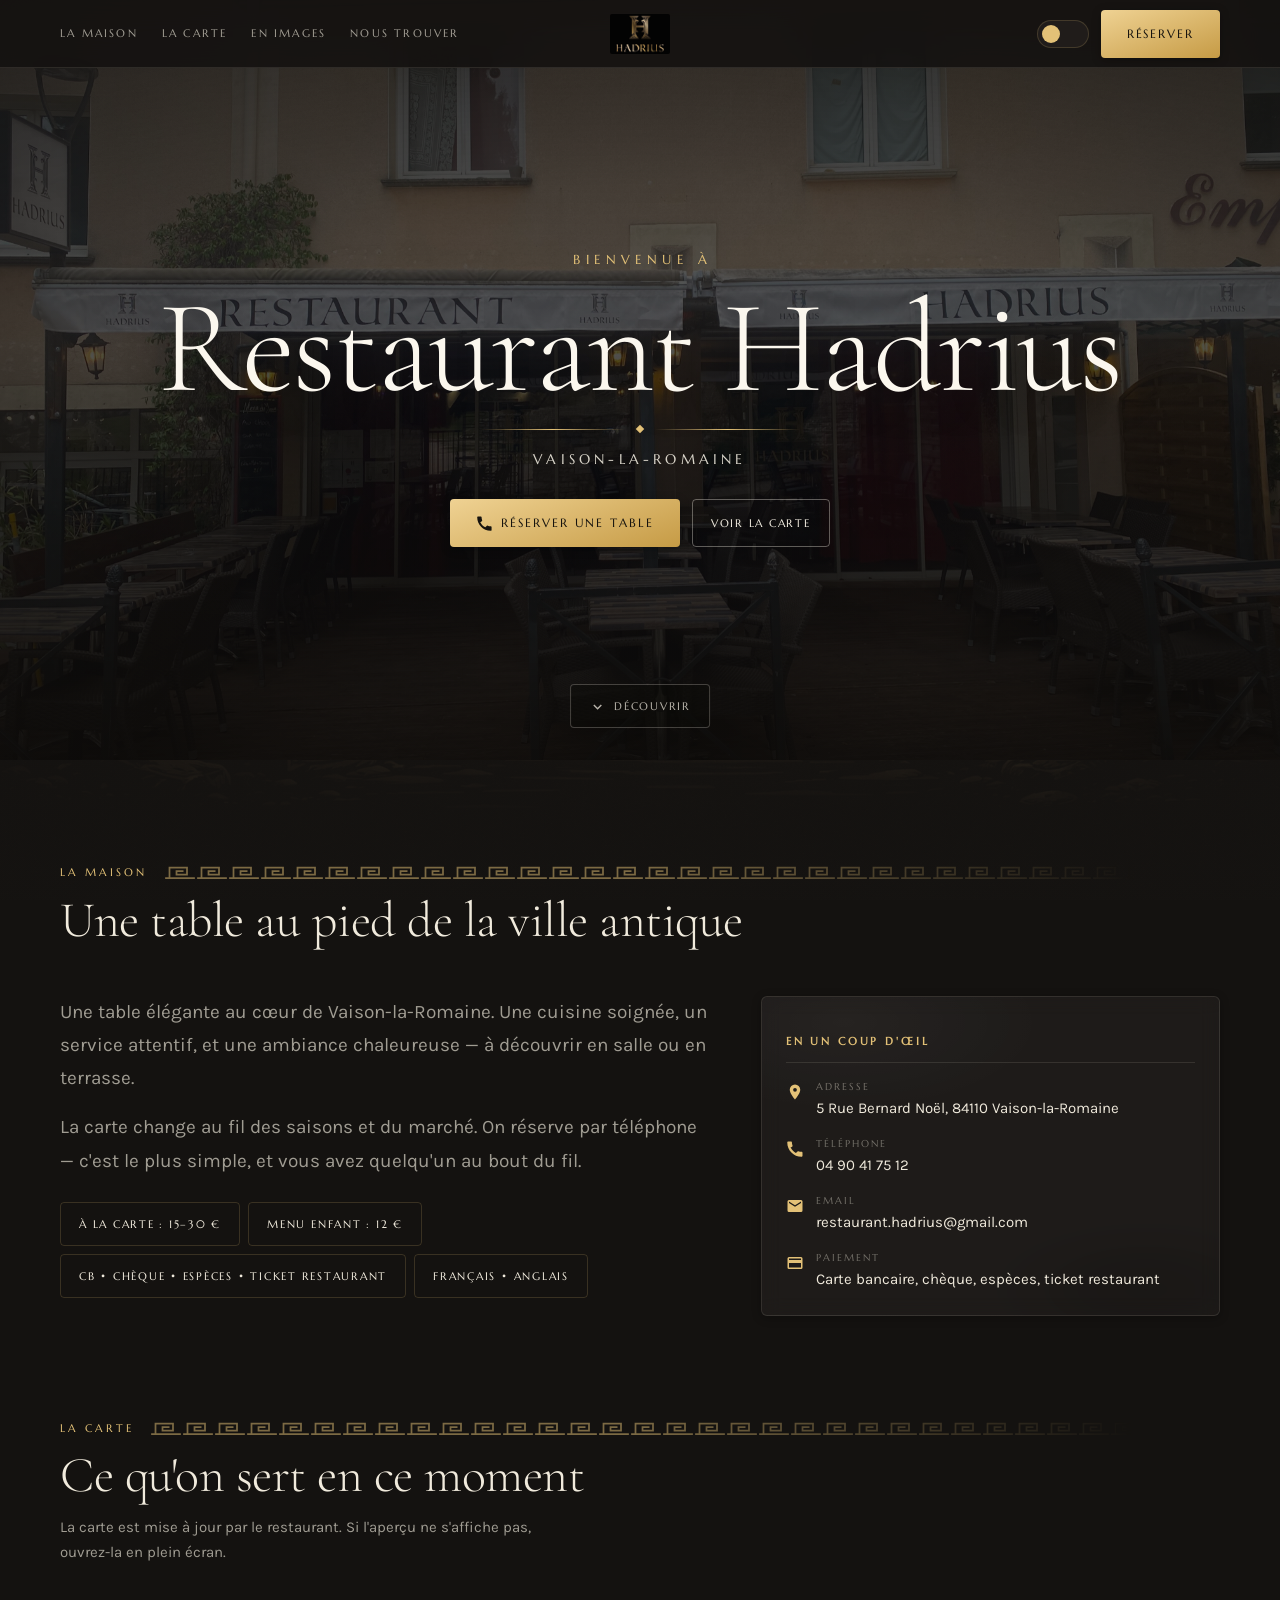
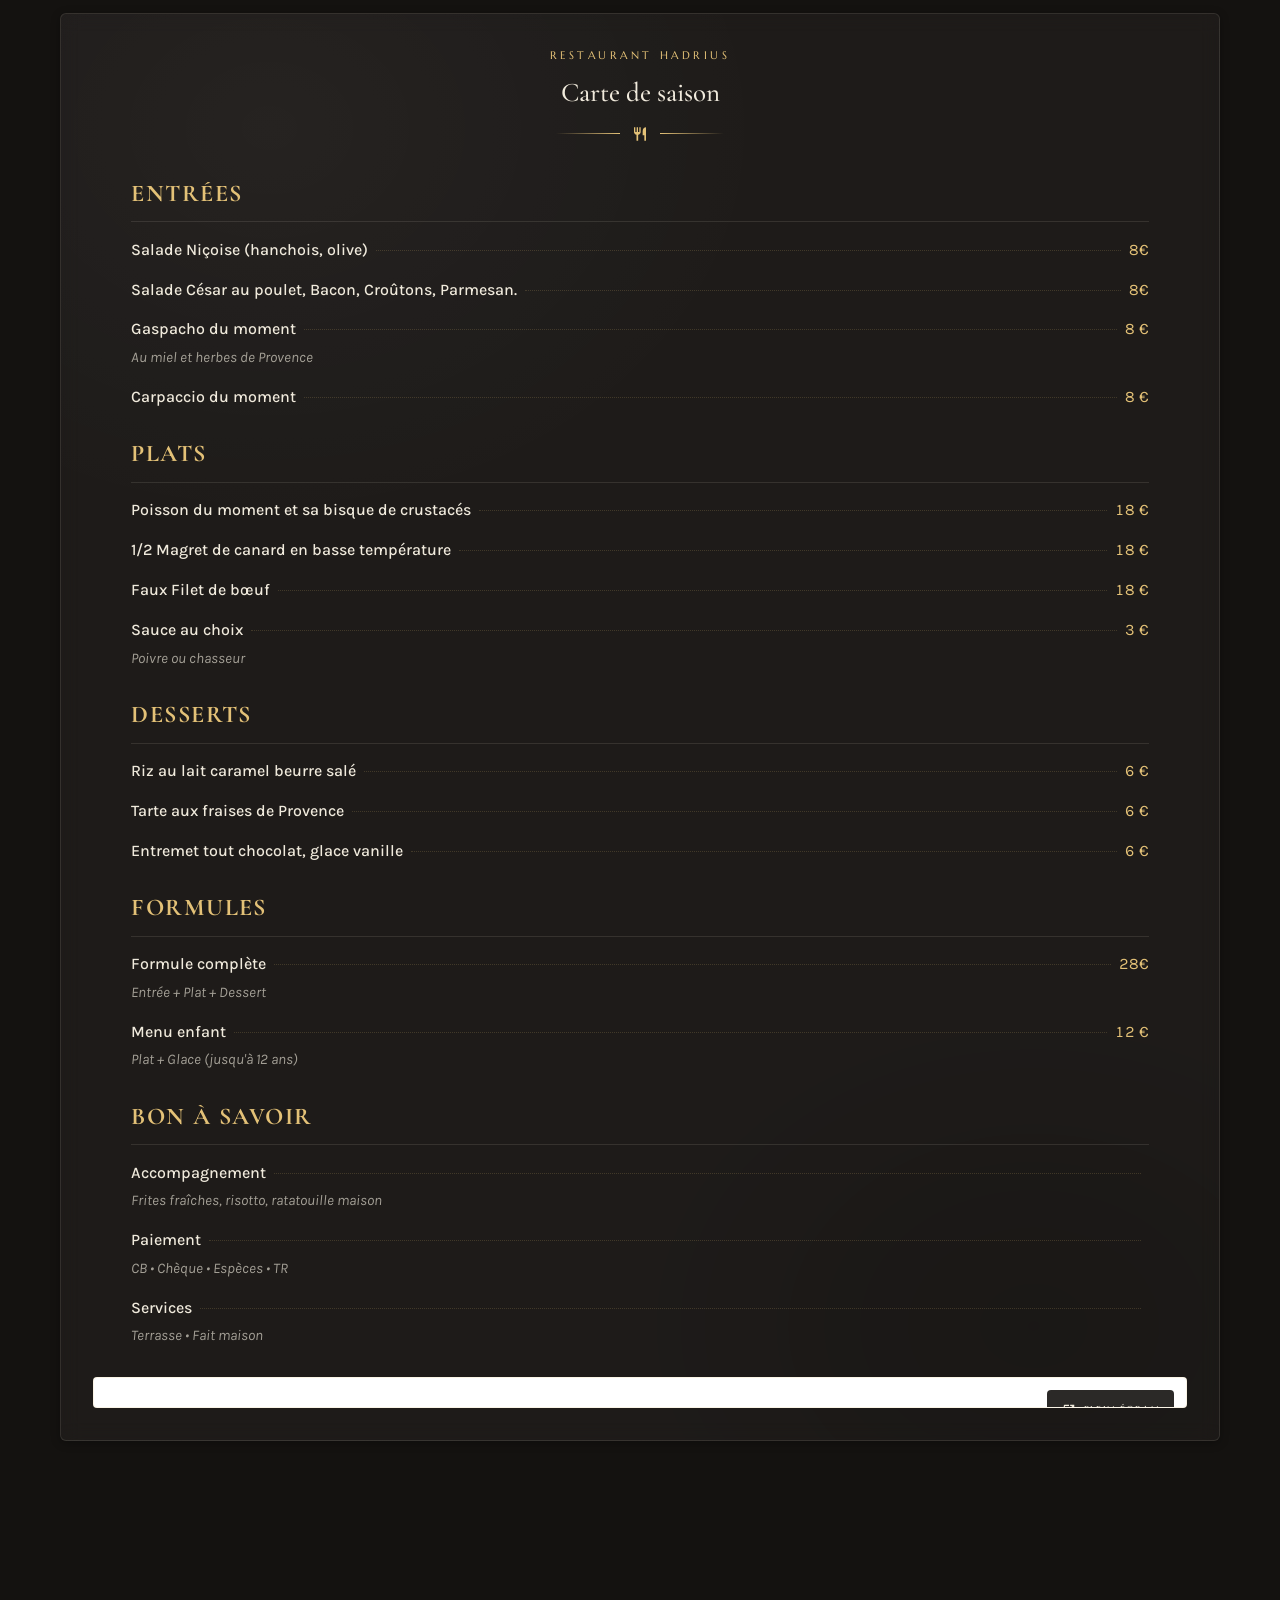
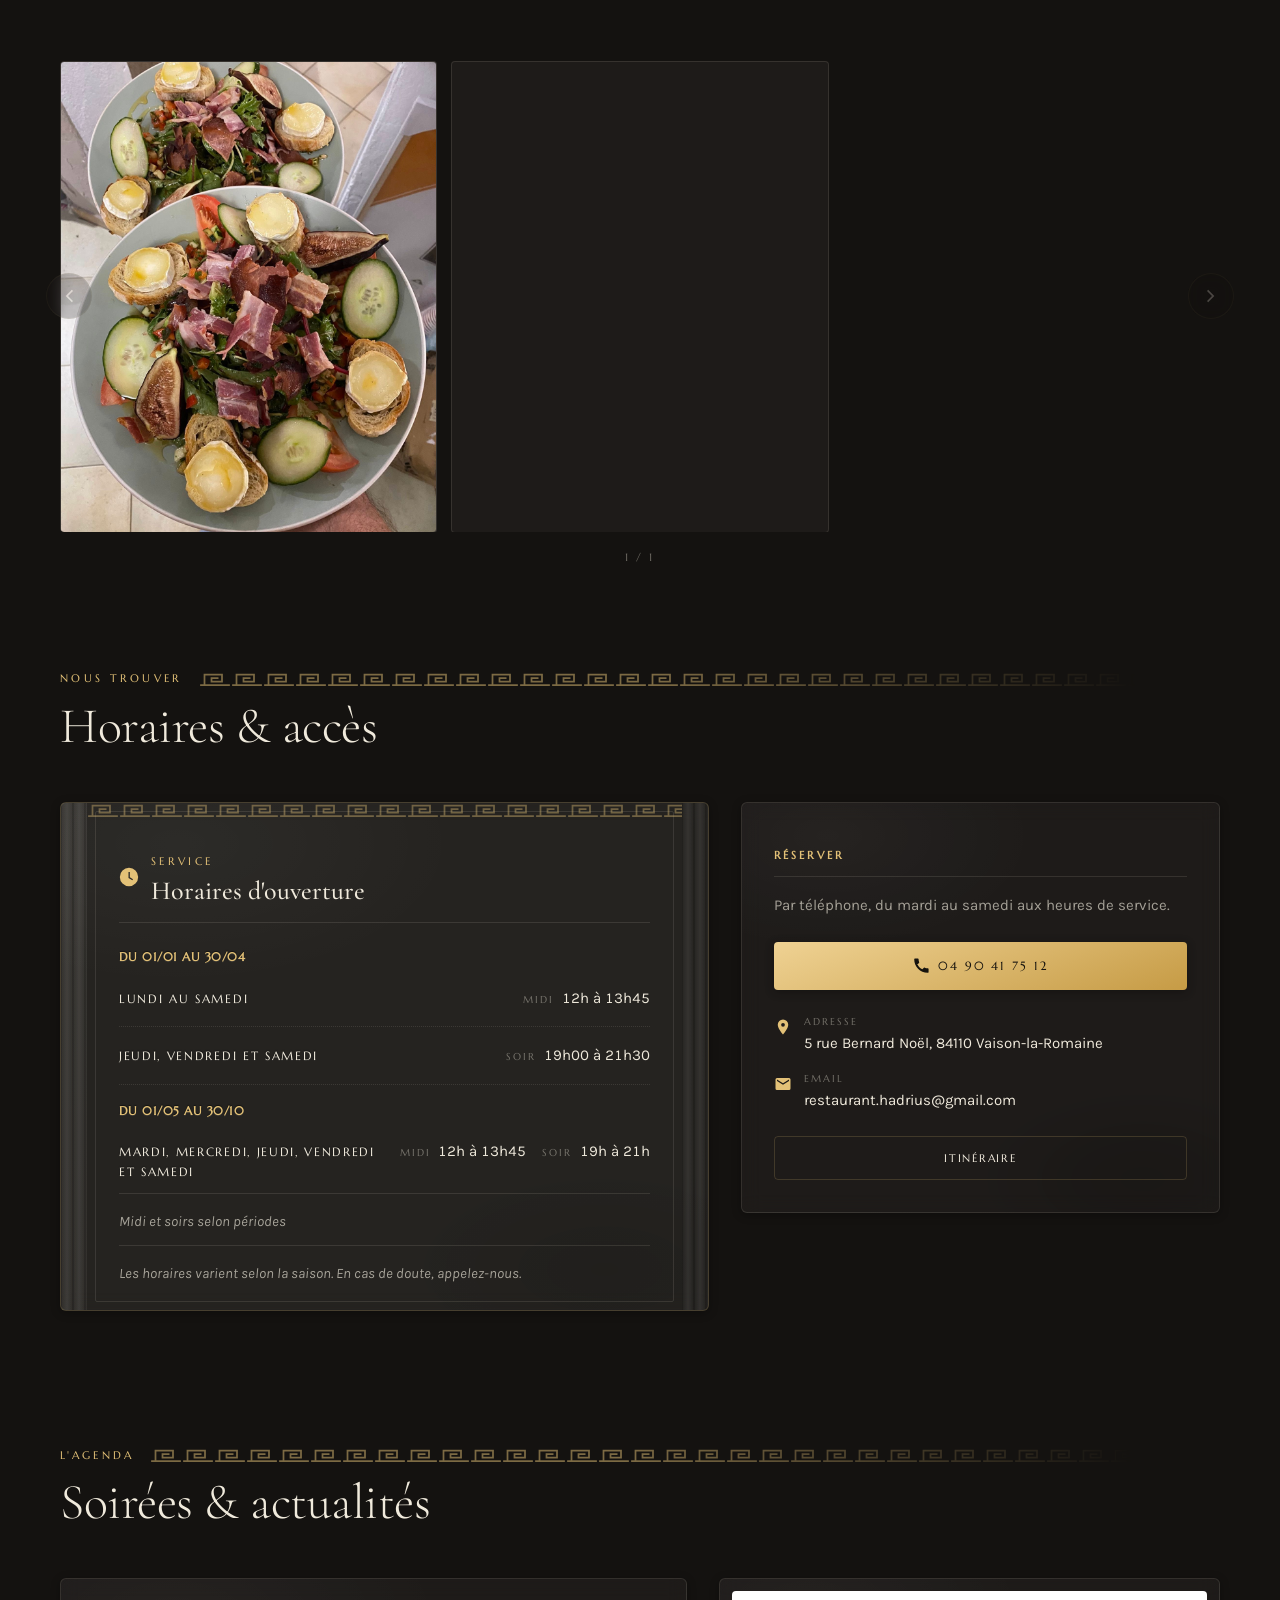
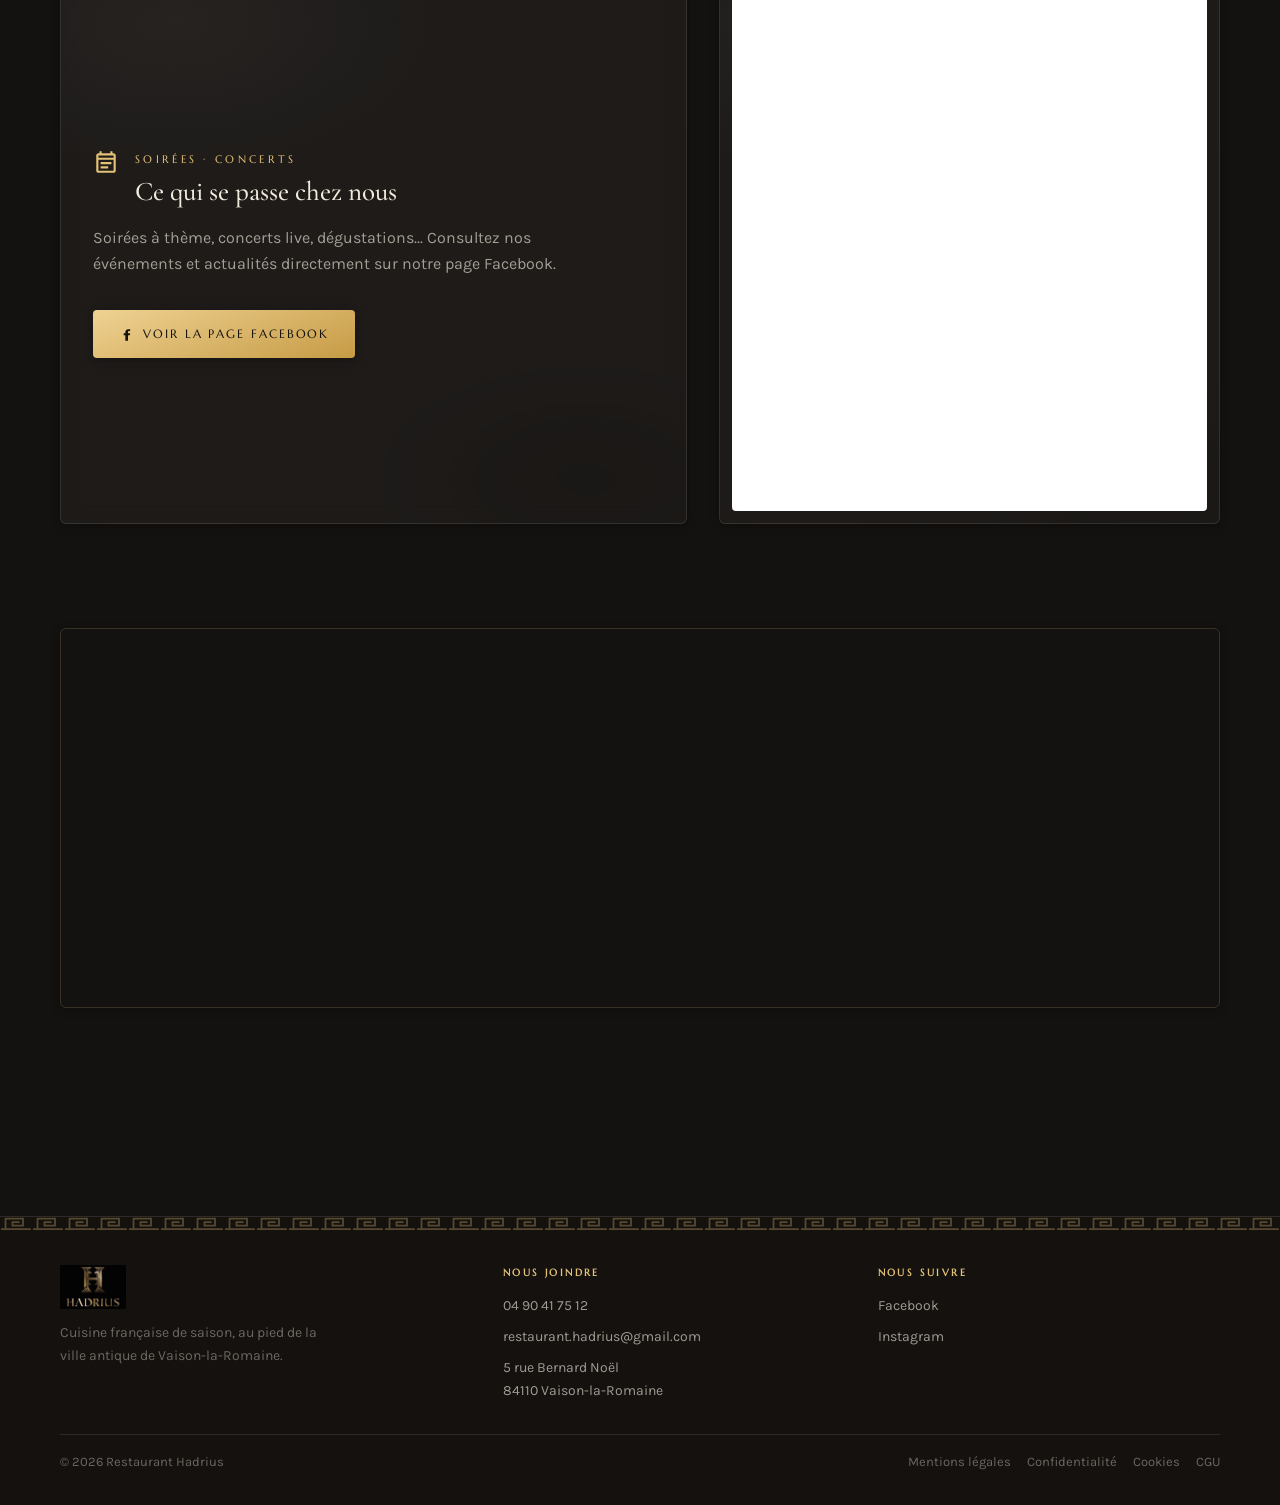
==== commit 0d82acb7: "Retablit les elements du backoffice perdus lors de la refonte En portant le site sur la nouvelle mis" ====
--- a/index.html
+++ b/index.html
@@ -183,7 +183,7 @@
                 <svg class="icon" viewBox="0 0 24 24" aria-hidden="true"><path d="M12 2a7 7 0 0 1 7 7c0 5.3-7 13-7 13S5 14.3 5 9a7 7 0 0 1 7-7Zm0 9.5A2.5 2.5 0 1 0 12 6.5a2.5 2.5 0 0 0 0 5Z"/></svg>
                 <div>
                   <dt>Adresse</dt>
-                  <dd>5 rue Bernard Noël<br>84110 Vaison-la-Romaine</dd>
+                  <dd data-info="address">5 rue Bernard Noël<br>84110 Vaison-la-Romaine</dd>
                 </div>
               </div>
 
@@ -191,7 +191,7 @@
                 <svg class="icon" viewBox="0 0 24 24" aria-hidden="true"><path d="M6.6 10.8c1.5 2.9 3.7 5.1 6.6 6.6l2.2-2.2c.3-.3.8-.4 1.2-.2 1.3.5 2.7.8 4.1.8.7 0 1.3.6 1.3 1.3V21c0 .7-.6 1.3-1.3 1.3C10.1 22.3 1.7 13.9 1.7 3.3 1.7 2.6 2.3 2 3 2h3.6c.7 0 1.3.6 1.3 1.3 0 1.4.3 2.8.8 4.1.1.4 0 .9-.2 1.2l-2.9 2.2Z"/></svg>
                 <div>
                   <dt>Téléphone</dt>
-                  <dd><a href="tel:+33490417512">04 90 41 75 12</a></dd>
+                  <dd><a href="tel:+33490417512" data-info="phone">04 90 41 75 12</a></dd>
                 </div>
               </div>
 
@@ -199,7 +199,7 @@
                 <svg class="icon" viewBox="0 0 24 24" aria-hidden="true"><path d="M20 4H4a2 2 0 0 0-2 2v12a2 2 0 0 0 2 2h16a2 2 0 0 0 2-2V6a2 2 0 0 0-2-2Zm0 4-8 5L4 8V6l8 5 8-5v2Z"/></svg>
                 <div>
                   <dt>Email</dt>
-                  <dd><a href="mailto:restaurant.hadrius@gmail.com">restaurant.hadrius@gmail.com</a></dd>
+                  <dd><a href="mailto:restaurant.hadrius@gmail.com" data-info="email">restaurant.hadrius@gmail.com</a></dd>
                 </div>
               </div>
 
@@ -337,7 +337,7 @@
 
             <button type="button" class="cta open-phone-modal">
               <svg width="17" height="17" viewBox="0 0 24 24" fill="currentColor" aria-hidden="true"><path d="M6.6 10.8c1.5 2.9 3.7 5.1 6.6 6.6l2.2-2.2c.3-.3.8-.4 1.2-.2 1.3.5 2.7.8 4.1.8.7 0 1.3.6 1.3 1.3V21c0 .7-.6 1.3-1.3 1.3C10.1 22.3 1.7 13.9 1.7 3.3 1.7 2.6 2.3 2 3 2h3.6c.7 0 1.3.6 1.3 1.3 0 1.4.3 2.8.8 4.1.1.4 0 .9-.2 1.2l-2.9 2.2Z"/></svg>
-              04 90 41 75 12
+              <span data-info="phone">04 90 41 75 12</span>
             </button>
 
             <dl class="facts__list">
@@ -352,7 +352,7 @@
                 <svg class="icon" viewBox="0 0 24 24" aria-hidden="true"><path d="M20 4H4a2 2 0 0 0-2 2v12a2 2 0 0 0 2 2h16a2 2 0 0 0 2-2V6a2 2 0 0 0-2-2Zm0 4-8 5L4 8V6l8 5 8-5v2Z"/></svg>
                 <div>
                   <dt>Email</dt>
-                  <dd><a href="mailto:restaurant.hadrius@gmail.com">restaurant.hadrius@gmail.com</a></dd>
+                  <dd><a href="mailto:restaurant.hadrius@gmail.com" data-info="email">restaurant.hadrius@gmail.com</a></dd>
                 </div>
               </div>
             </dl>
@@ -464,8 +464,8 @@
         <div class="footer-col">
           <h2 class="footer-col__title">Nous joindre</h2>
           <ul>
-            <li><a href="tel:+33490417512">04 90 41 75 12</a></li>
-            <li><a href="mailto:restaurant.hadrius@gmail.com">restaurant.hadrius@gmail.com</a></li>
+            <li><a href="tel:+33490417512" data-info="phone">04 90 41 75 12</a></li>
+            <li><a href="mailto:restaurant.hadrius@gmail.com" data-info="email">restaurant.hadrius@gmail.com</a></li>
             <li>5 rue Bernard Noël<br>84110 Vaison-la-Romaine</li>
           </ul>
         </div>
--- a/styles.css
+++ b/styles.css
@@ -1707,7 +1707,9 @@
 .carte-section__titre {
   font-family: var(--font-display);
   font-size: clamp(1.15rem, 2.4vw, 1.5rem);
-  color: var(--accent);
+  /* --accent-txt et non --accent : c'est la variante du laiton dont le
+     contraste est verifie pour du texte, dans les deux themes. */
+  color: var(--accent-txt);
   letter-spacing: 0.06em;
   text-transform: uppercase;
   margin: 0 0 0.9rem;
@@ -1716,14 +1718,17 @@
 }
 .carte-liste { list-style: none; margin: 0; padding: 0; display: grid; gap: 0.85rem; }
 .carte-item__ligne { display: flex; align-items: baseline; gap: 0.5rem; }
-.carte-item__nom { color: var(--ink); font-weight: 500; }
+/* --text, pas --ink : sur ce site --ink est la couleur de FOND (celle du
+   body), dans les deux themes. Un nom de plat en --ink etait donc noir sur
+   noir en mode sombre, et creme sur creme en mode clair. */
+.carte-item__nom { color: var(--text); font-weight: 500; }
 .carte-item__points {
   flex: 1 1 auto;
   border-bottom: 1px dotted var(--line);
   transform: translateY(-0.25em);
   min-width: 1.5rem;
 }
-.carte-item__prix { color: var(--accent); font-variant-numeric: tabular-nums; white-space: nowrap; }
+.carte-item__prix { color: var(--accent-txt); font-variant-numeric: tabular-nums; white-space: nowrap; }
 .carte-item__desc { margin: 0.2rem 0 0; color: var(--muted); font-size: 0.92em; font-style: italic; }
 
 /* Aperçu PDF réduit lorsque la carte HTML est affichée */
@@ -1745,3 +1750,29 @@
   font-style: italic;
 }
 .pill--static { cursor: default; pointer-events: none; }
+
+/* ==========================================================================
+   Message pop-up pilote depuis /admin (data/infos.json -> popup)
+   ========================================================================== */
+#promoPopup{
+  position:fixed; left:16px; right:16px; bottom:16px;
+  max-width:420px; margin:0 auto; z-index:9998;
+  background:var(--panel); color:var(--text);
+  border:1px solid var(--line);
+  border-radius:var(--radius-lg); padding:20px 22px 18px;
+  box-shadow:var(--shadow-lg);
+  opacity:0; transform:translateY(14px); pointer-events:none;
+  transition:opacity .45s ease, transform .45s ease;
+}
+#promoPopup.is-open{ opacity:1; transform:none; pointer-events:auto }
+.promo-popup__text{ margin:0; font-size:14px; line-height:1.55 }
+.promo-popup__cta{ margin-top:12px; display:inline-flex }
+.promo-popup__close{
+  position:absolute; top:6px; right:10px;
+  background:none; border:none; color:var(--muted);
+  font-size:22px; line-height:1; cursor:pointer; padding:4px 6px;
+}
+.promo-popup__close:hover{ color:var(--text) }
+@media (prefers-reduced-motion: reduce){
+  #promoPopup{ transition:none }
+}
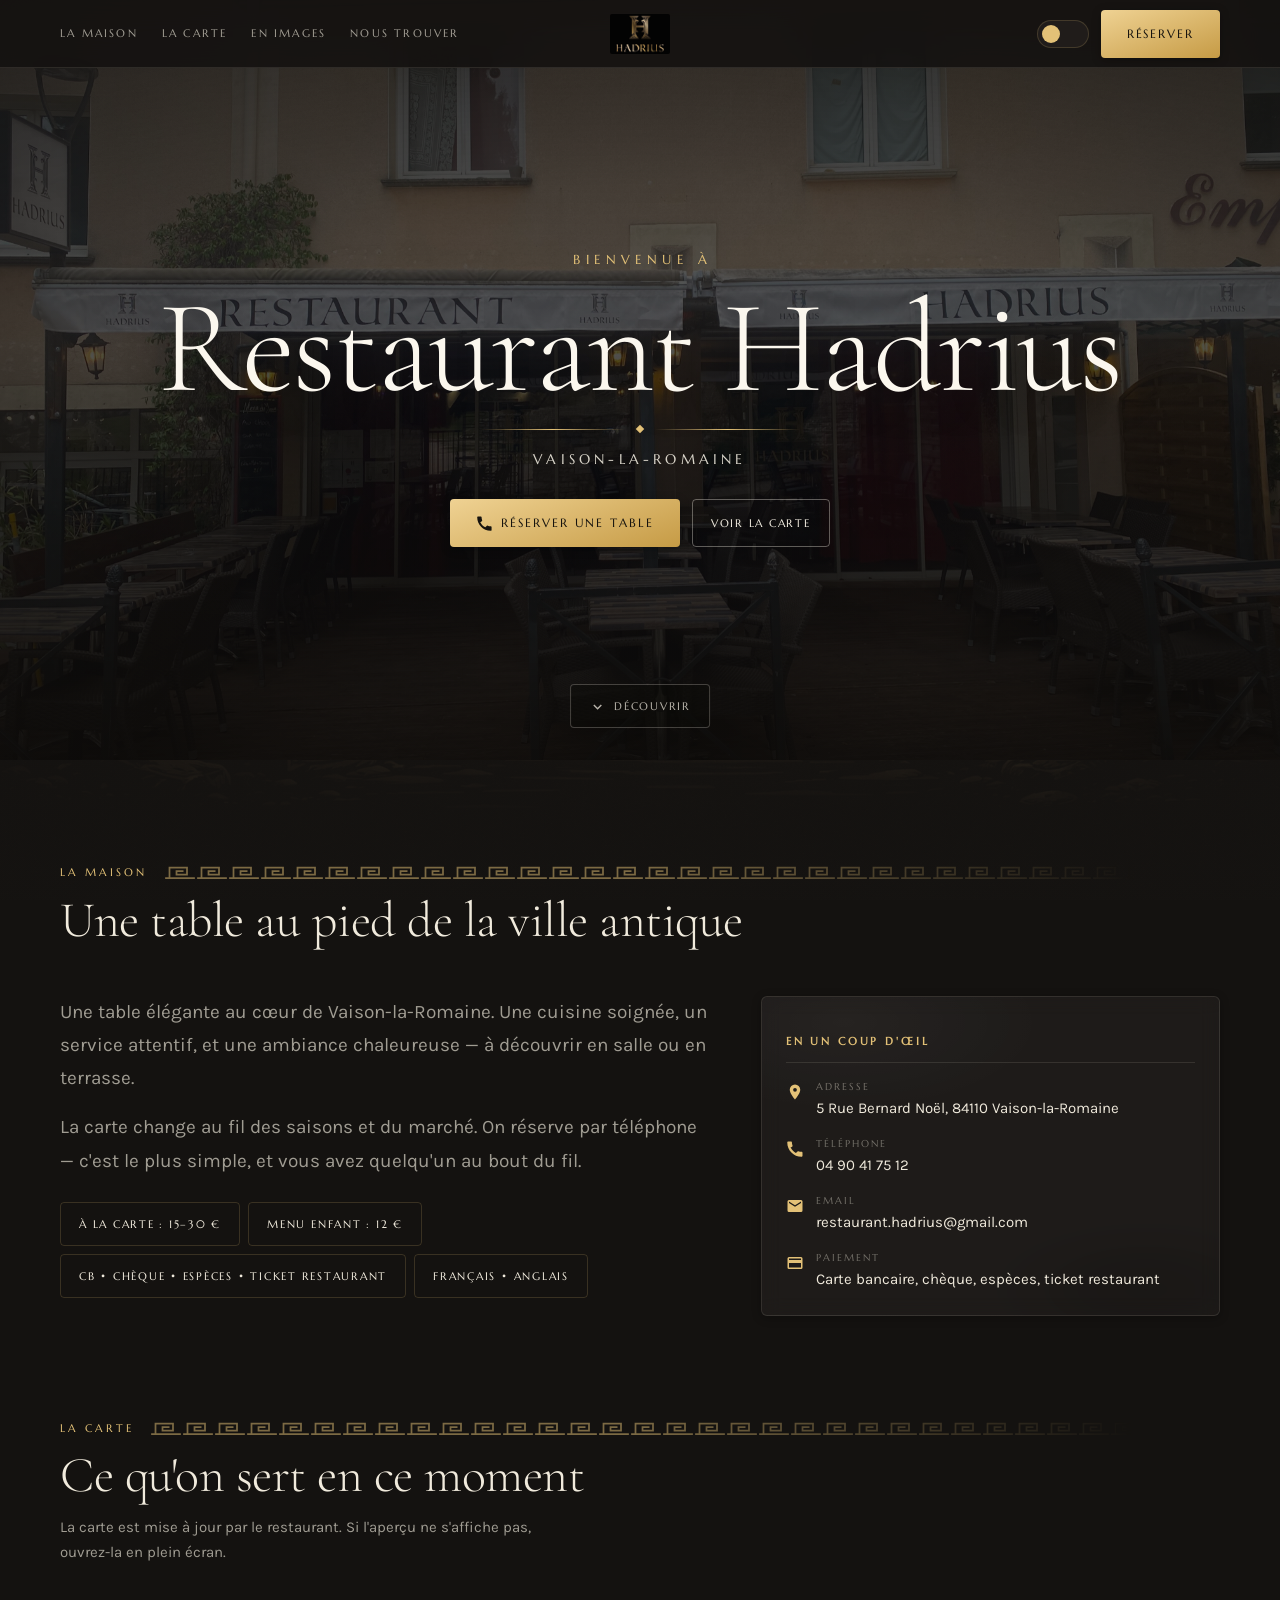
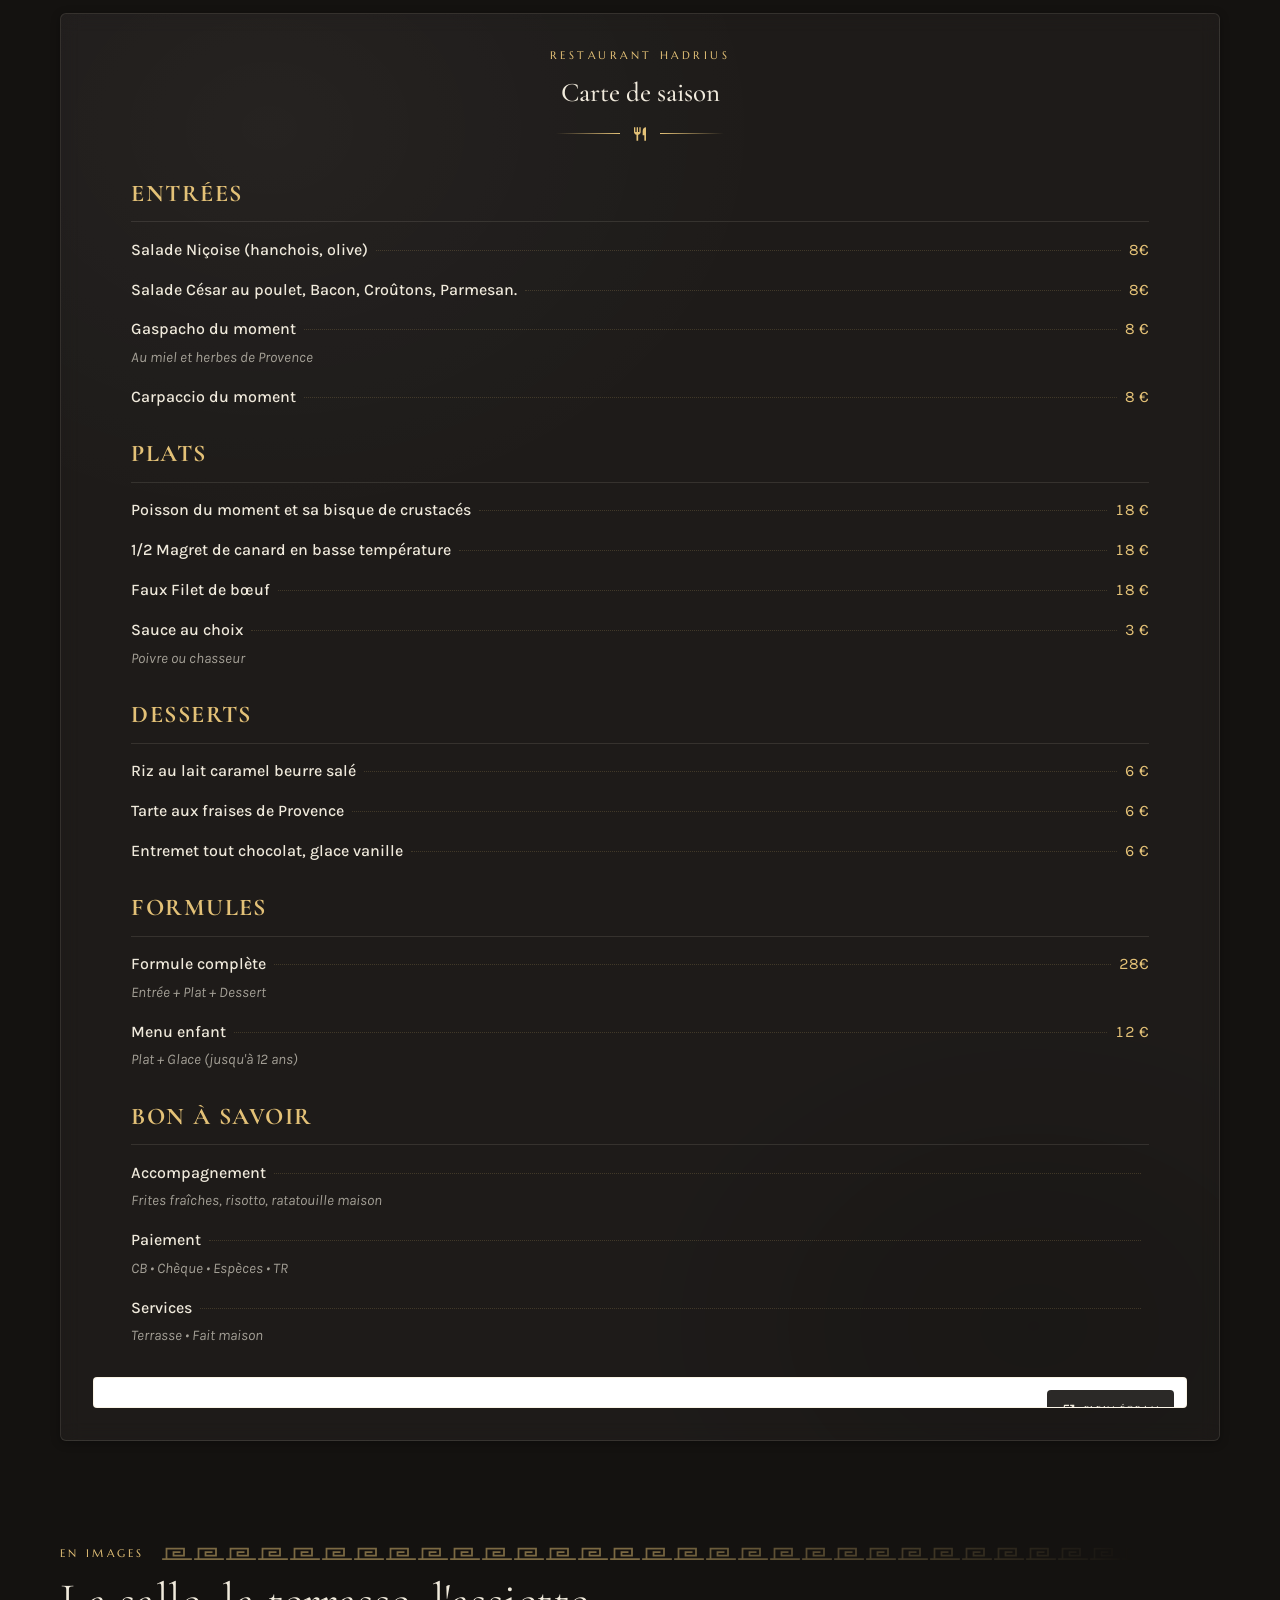
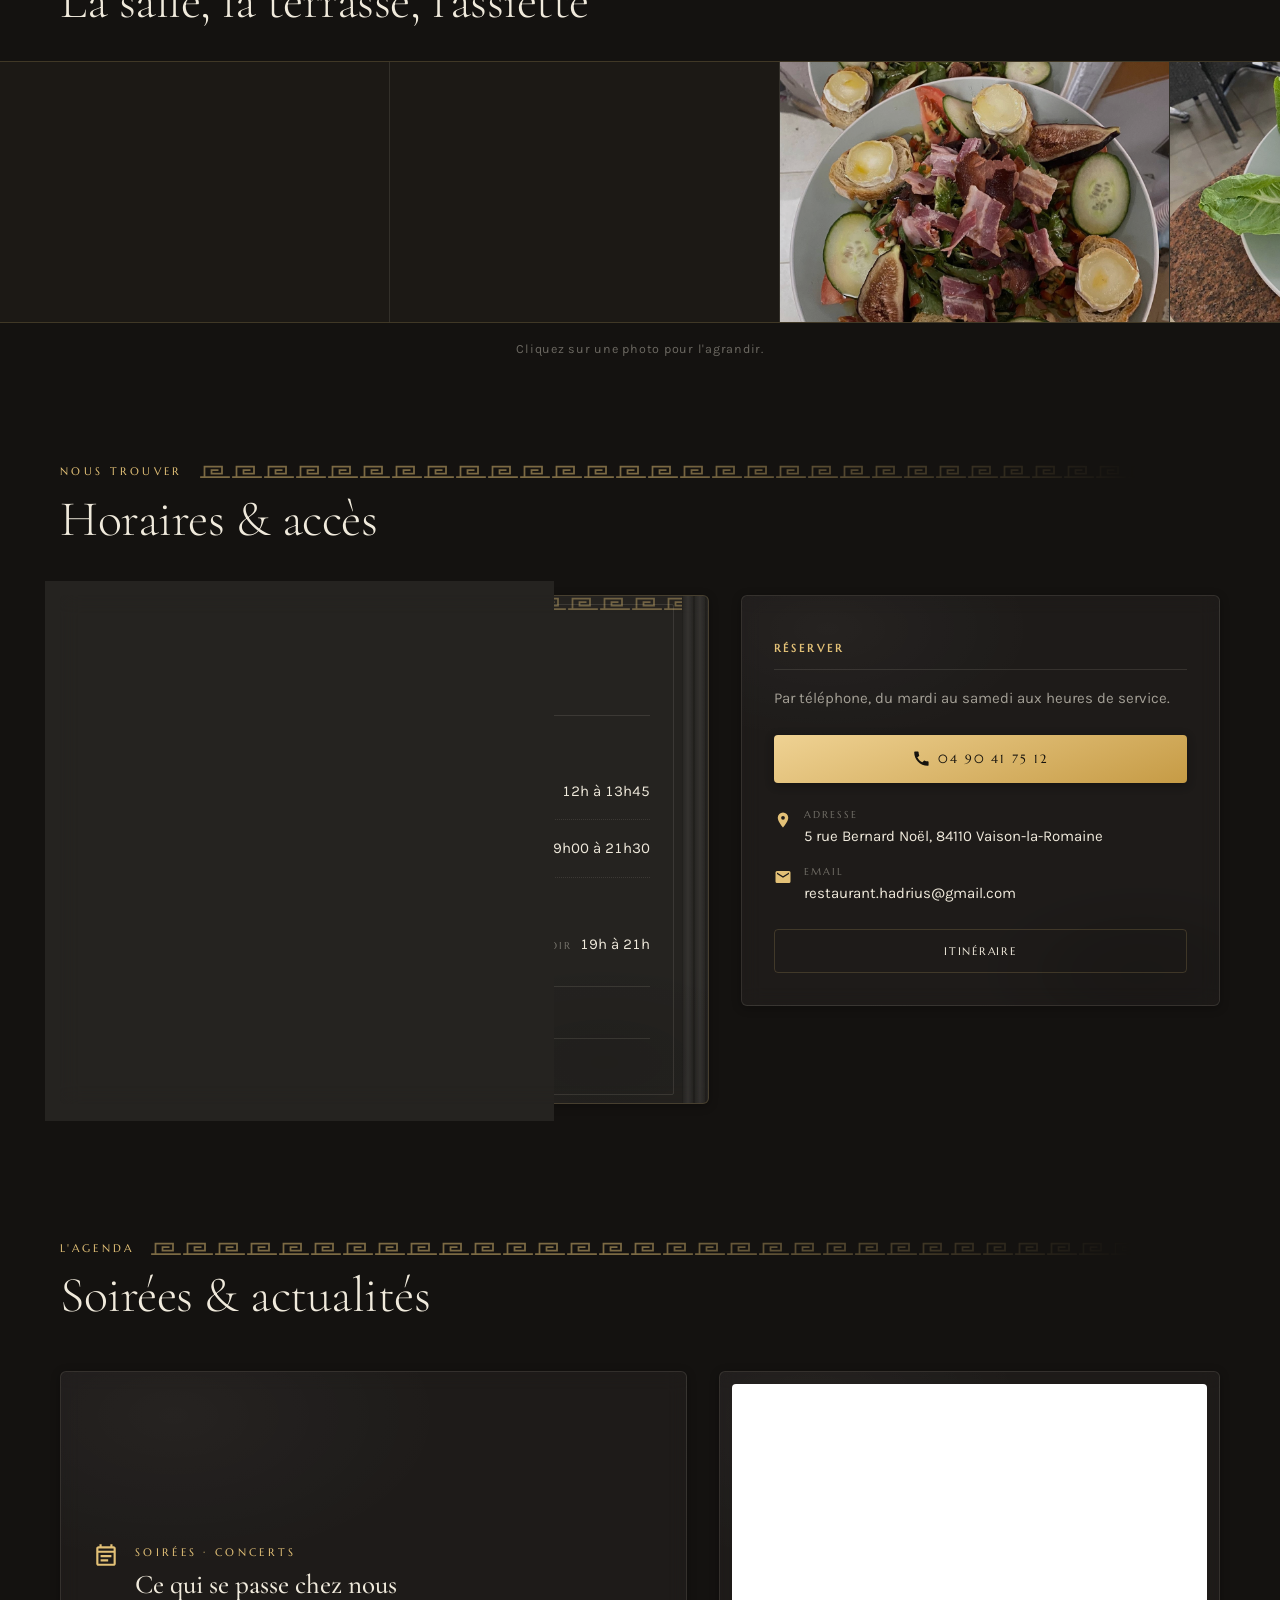
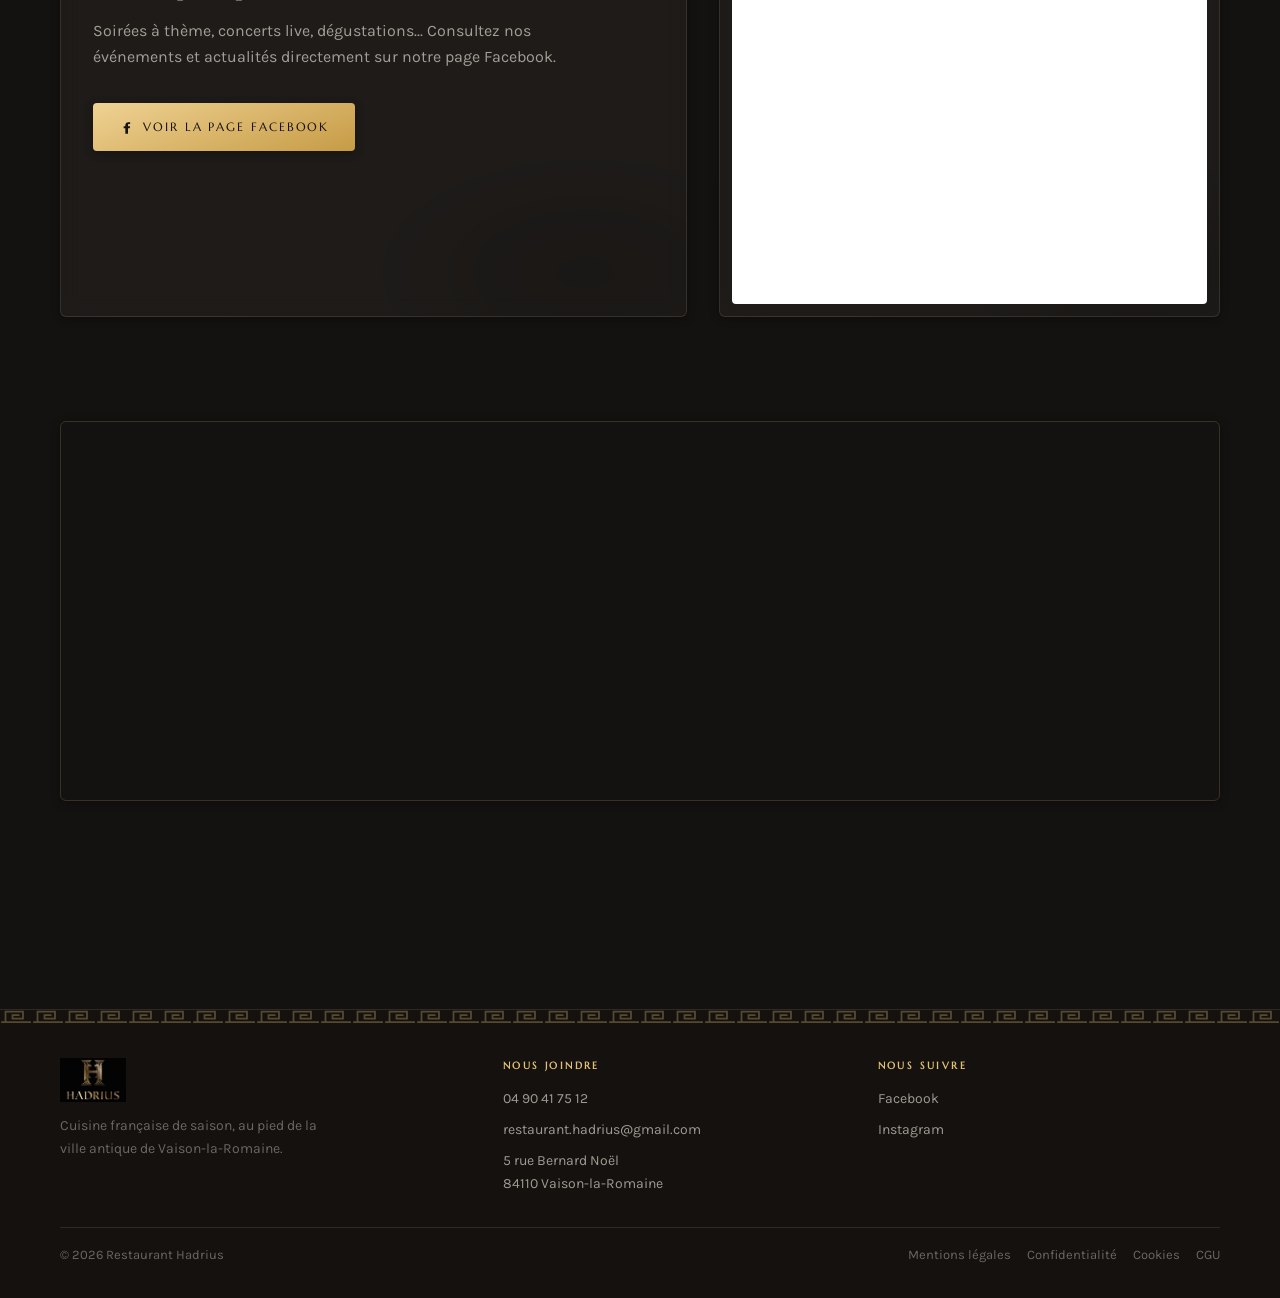
==== commit 175653d6: "Remplace la galerie par une bande photos defilante La galerie etait un carrousel a fleches avec des " ====
--- a/index.html
+++ b/index.html
@@ -259,6 +259,9 @@
     </section>
 
     <!-- ================= Galerie ================= -->
+    <!-- ═══════ EN IMAGES — bande photos défilante ═══════
+         Les photos viennent de /admin → Photos & galerie. La bande se
+         remplit toute seule : ajouter ou retirer une photo suffit. -->
     <section class="section" id="photos">
       <div class="container">
         <div class="gallery-header reveal">
@@ -268,32 +271,17 @@
             </div>
             <h2 class="h2">La salle, la terrasse, l'assiette</h2>
           </div>
-
-          <div class="gallery-filters" role="group" aria-label="Filtrer les photos">
-            <button class="filter-btn is-active" type="button" data-filter="plats">Plats</button>
-            <button class="filter-btn" type="button" data-filter="ambiance">Ambiance</button>
-            <button class="filter-btn" type="button" data-filter="terrasse">Terrasse</button>
-          </div>
-        </div>
-
-        <div class="gallery-carousel-wrap reveal">
-          <div class="gallery-carousel" id="galleryCarousel">
-            <div class="gallery-carousel-viewport">
-              <div class="gallery-carousel-track"><!-- Rempli depuis l'onglet PHOTOS du Google Sheet --></div>
-            </div>
-
-            <button class="gal-car-btn gal-car-prev" type="button" aria-label="Photos précédentes">
-              <svg viewBox="0 0 24 24" aria-hidden="true"><path d="M15.4 19.4 8 12l7.4-7.4 1.4 1.4L10.8 12l6 6-1.4 1.4Z"/></svg>
-            </button>
-            <button class="gal-car-btn gal-car-next" type="button" aria-label="Photos suivantes">
-              <svg viewBox="0 0 24 24" aria-hidden="true"><path d="M8.6 4.6 16 12l-7.4 7.4-1.4-1.4 6-6-6-6 1.4-1.4Z"/></svg>
-            </button>
-          </div>
-
-          <p class="gal-car-counter">
-            <span class="gal-car-current">1</span> / <span class="gal-car-total">1</span>
-          </p>
-        </div>
+        </div>
+      </div>
+
+      <div class="photo-band reveal" id="photoBand">
+        <div class="photo-band__track">
+          <!-- Rempli depuis data/galerie.json (admin → Photos & galerie) -->
+        </div>
+      </div>
+
+      <div class="container">
+        <p class="photo-band__hint">Cliquez sur une photo pour l'agrandir.</p>
       </div>
     </section>
 
--- a/styles.css
+++ b/styles.css
@@ -734,75 +734,27 @@
   margin-bottom:var(--sp-6);
 }
 
-.gallery-filters{ display:flex; flex-wrap:wrap; gap:var(--sp-2) }
-
-.filter-btn{
-  min-height:40px;
-  padding:9px 18px;
-  border:1px solid var(--line);
-  border-radius:999px;
-  background:transparent;
-  color:var(--muted);
-  font-family:var(--font-carved);
-  font-size:11px; letter-spacing:.16em; text-transform:uppercase;
-  cursor:pointer;
-  transition:border-color .2s ease, color .2s ease, background-color .2s ease;
-  touch-action:manipulation;
-}
-.filter-btn:hover{ color:var(--accent-txt); border-color:var(--accent) }
-.filter-btn.is-active{
-  background:var(--cta-bg);
-  border-color:transparent;
-  color:var(--cta-fg);
-}
-
-.gallery-carousel-wrap{ position:relative }
-.gallery-carousel{ position:relative }
-.gallery-carousel-viewport{ overflow:hidden; border-radius:var(--radius) }
-
-.gallery-carousel-track{
-  display:flex;
-  gap:14px;
-  will-change:transform;
-}
-
-.gallery-carousel-slide{
-  position:relative;
-  flex:0 0 calc((100% - 28px) / 3);
-  aspect-ratio:4/5;
-  overflow:hidden;
-  border-radius:var(--radius);
-  border:1px solid var(--line-soft);
-  cursor:zoom-in;
-  background:var(--surface);
-}
-.gallery-carousel-slide img{
-  width:100%; height:100%;
-  object-fit:cover;
-  transition:transform .6s cubic-bezier(.2,.8,.2,1);
-}
-.gallery-carousel-slide:hover img{ transform:scale(1.05) }
-
-.gallery-slide-overlay{
-  position:absolute; inset:auto 0 0 0;
-  display:flex; align-items:center; justify-content:space-between; gap:var(--sp-3);
-  padding:var(--sp-6) var(--sp-4) var(--sp-4);
-  background:linear-gradient(180deg,transparent,rgba(12,10,8,.88));
-  opacity:0;
-  transform:translateY(6px);
-  transition:opacity .3s ease, transform .3s ease;
-  pointer-events:none;
-}
-.gallery-carousel-slide:hover .gallery-slide-overlay{ opacity:1; transform:none }
-
-.gallery-slide-caption{
-  font-size:13px; line-height:1.4;
-  color:#F0EADC;
-}
-.gallery-slide-icon{
-  width:18px; height:18px; flex:none;
-  fill:none; stroke:var(--accent); stroke-width:1.6; stroke-linecap:round;
-}
+
+
+
+
+
+
+
+
+
+
+
+
+
+
+
+
+
+
+
+
+
 
 .gallery-empty,
 .horaires-loading,
@@ -815,33 +767,15 @@
 .horaires-error{ color:var(--accent-txt) }
 
 /* Flèches */
-.gal-car-btn{
-  position:absolute; top:50%;
-  width:46px; height:46px; margin-top:-23px;
-  display:grid; place-items:center;
-  border:1px solid var(--line);
-  border-radius:50%;
-  background:color-mix(in srgb, var(--ink) 84%, transparent);
-  backdrop-filter:blur(8px);
-  cursor:pointer;
-  transition:opacity .2s ease, border-color .2s ease, background-color .2s ease;
-  z-index:2;
-}
-.gal-car-btn svg{ width:20px; height:20px; fill:var(--text) }
-.gal-car-btn:hover:not(:disabled){ border-color:var(--accent) }
-.gal-car-btn:hover:not(:disabled) svg{ fill:var(--accent-txt) }
-.gal-car-btn:disabled{ opacity:.25; cursor:not-allowed }
-.gal-car-prev{ left:-14px }
-.gal-car-next{ right:-14px }
-
-.gal-car-counter{
-  margin-top:var(--sp-4);
-  text-align:center;
-  font-family:var(--font-carved);
-  font-size:11px; letter-spacing:.24em;
-  color:var(--faint);
-  font-variant-numeric:tabular-nums;
-}
+
+
+
+
+
+
+
+
+
 
 /* --------------------------------------------------------------------------
    14. La table — horaires gravés, contact, plan
@@ -1580,13 +1514,13 @@
   .maison-grid,
   .table-grid,
   .events-layout{ grid-template-columns:1fr }
-  .gal-car-prev{ left:6px }
-  .gal-car-next{ right:6px }
+
+
 }
 
 /* Bascule desktop → mobile : la nav complète cède la place au bouton Menu */
 @media (max-width:920px){
-  .gallery-carousel-slide{ flex-basis:calc((100% - 14px) / 2) }
+
   .nav-links{ display:none }
   .desktop-only{ display:none !important }
   .mobile-only{ display:inline-flex !important }
@@ -1628,9 +1562,9 @@
   .horaires-temps{ justify-content:flex-start }
 
   .gallery-header{ align-items:flex-start; flex-direction:column }
-  .gallery-carousel-track{ gap:0 }
-  .gallery-carousel-slide{ flex-basis:100%; aspect-ratio:3/4 }
-  .gallery-slide-overlay{ opacity:1; transform:none }
+
+
+
 
   .fb-widget-iframe{ height:440px }
 
@@ -1689,7 +1623,7 @@
 @media print{
   .topbar,.mobile-menu,.hero-banner__scroll,
   .cookie-banner,.cookie-modal,.lightbox,
-  #phoneModal,.bg-scene,.noise,.gal-car-btn{ display:none !important }
+
   body{ padding-top:0; background:#fff; color:#000 }
 }
 
@@ -1776,3 +1710,71 @@
 @media (prefers-reduced-motion: reduce){
   #promoPopup{ transition:none }
 }
+
+/* ==========================================================================
+   BANDE PHOTOS DÉFILANTE (admin → Photos & galerie)
+   Le rail contient deux copies identiques : l'animation translate de -50%,
+   donc la boucle est sans raccord. La durée est calculée par script.js à
+   partir de la largeur réelle, pour garder une vitesse constante quel que
+   soit le nombre de photos.
+   ========================================================================== */
+.photo-band{
+  overflow:hidden; width:100%;
+  margin-top:var(--sp-6);
+  border-block:1px solid var(--line);
+  background:var(--ink-2);
+}
+.photo-band__track{
+  display:flex; gap:0; width:max-content;
+  animation:bandeDefile var(--bande-duree, 60s) linear infinite;
+  will-change:transform;
+}
+.photo-band:hover .photo-band__track,
+.photo-band:focus-within .photo-band__track{ animation-play-state:paused }
+
+.photo-band__slide{
+  position:relative; margin:0; flex-shrink:0;
+  height:260px;
+  /* aspect-ratio donne la largeur AVANT le chargement de l'image : sans ça
+     le rail mesure 0px et rien ne s'affiche. */
+  aspect-ratio:3 / 2; width:auto;
+  cursor:zoom-in; overflow:hidden;
+  border-right:1px solid var(--line-soft);
+}
+.photo-band__slide img{
+  display:block; width:100%; height:100%; object-fit:cover;
+  filter:brightness(.86) saturate(.92);
+  transition:transform .6s var(--ease, ease), filter .6s ease;
+}
+.photo-band__slide:hover img,
+.photo-band__slide:focus-visible img{ transform:scale(1.06); filter:none }
+.photo-band__slide:focus-visible{ outline:2px solid var(--accent-txt); outline-offset:-3px }
+
+.photo-band__caption{
+  position:absolute; inset:auto 0 0 0;
+  padding:26px 14px 10px;
+  font-family:var(--font-body); font-size:12px; letter-spacing:.04em;
+  color:var(--text);
+  background:linear-gradient(to top, rgba(10,9,7,.82), transparent);
+  opacity:0; transition:opacity .4s ease;
+}
+.photo-band__slide:hover .photo-band__caption,
+.photo-band__slide:focus-visible .photo-band__caption{ opacity:1 }
+
+.photo-band__hint{
+  margin:var(--sp-4) 0 0; text-align:center;
+  font-size:12.5px; letter-spacing:.06em; color:var(--faint);
+}
+.photo-band__vide{ padding:var(--sp-6); text-align:center; color:var(--muted) }
+
+@keyframes bandeDefile{
+  from{ transform:translateX(0) }
+  to  { transform:translateX(-50%) }
+}
+@media (max-width:768px){
+  .photo-band__slide{ height:170px }
+}
+@media (prefers-reduced-motion: reduce){
+  .photo-band__track{ animation:none }
+  .photo-band{ overflow-x:auto }
+}
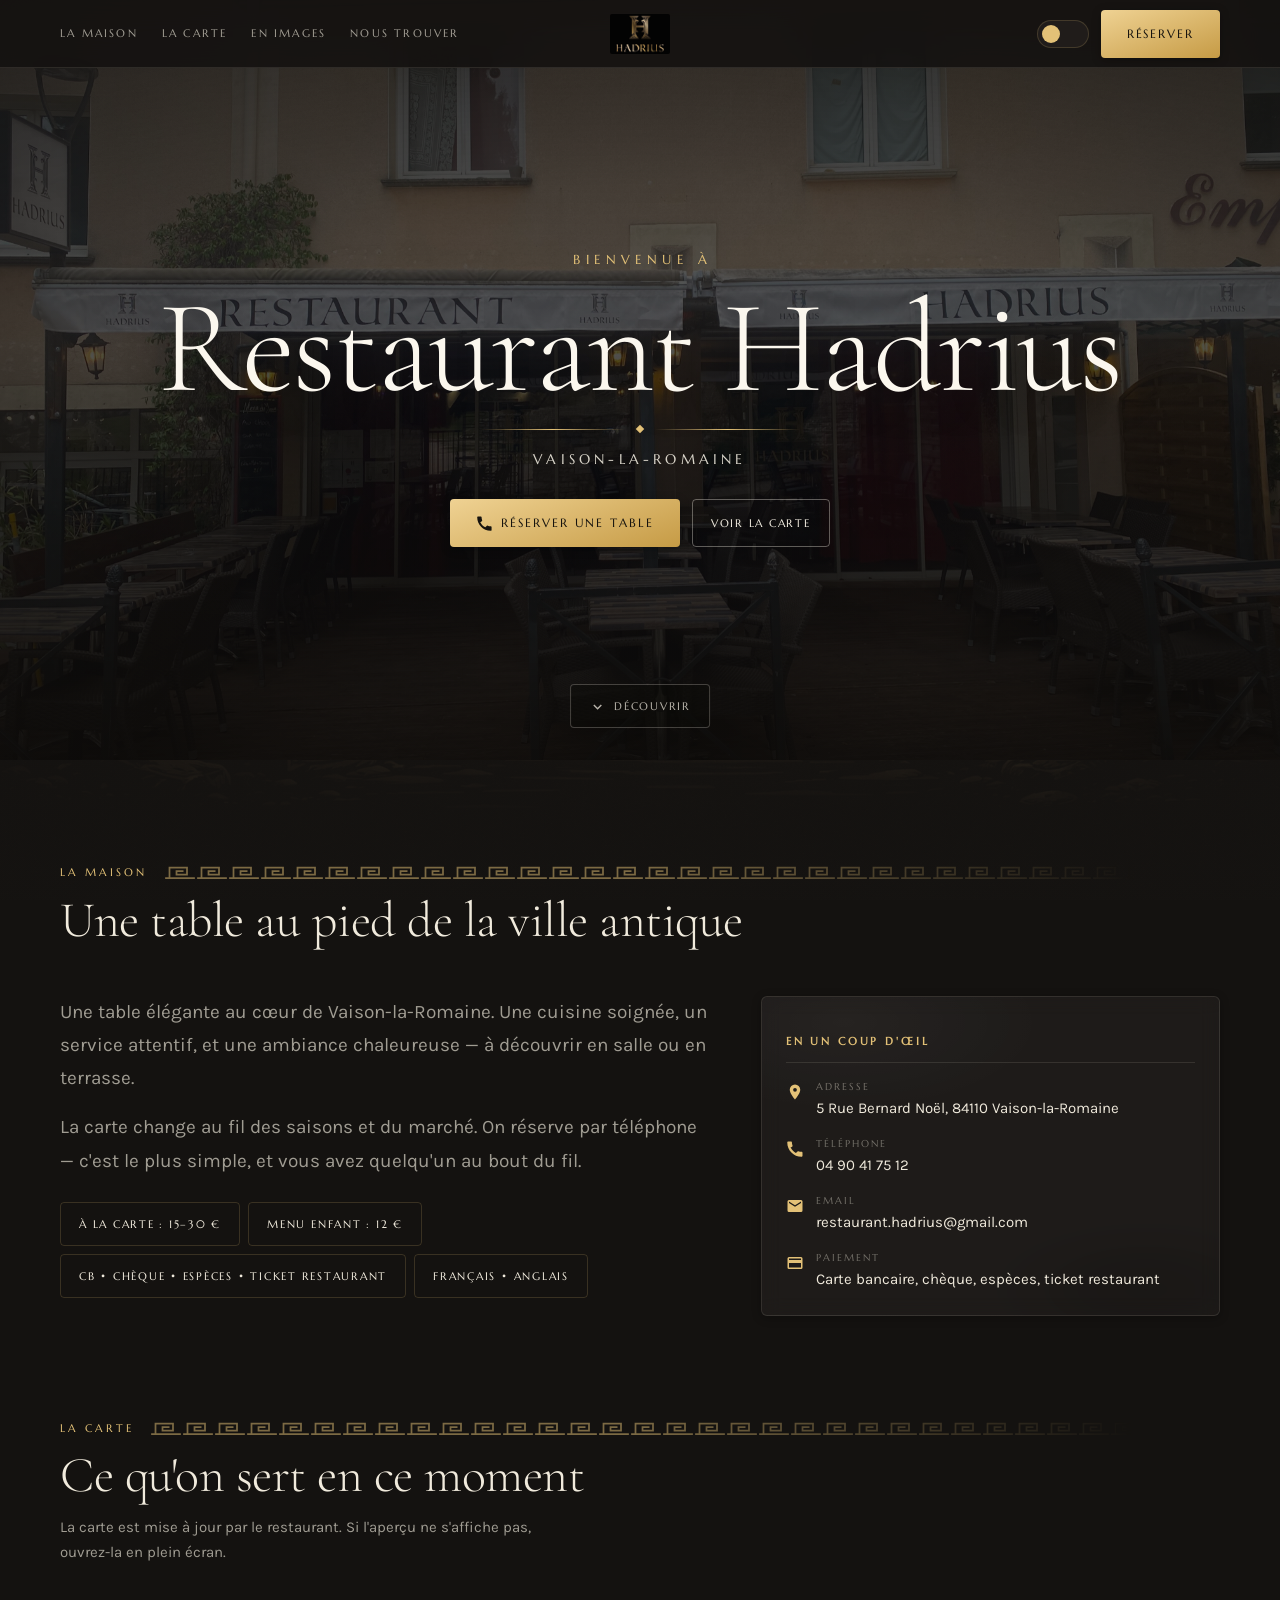
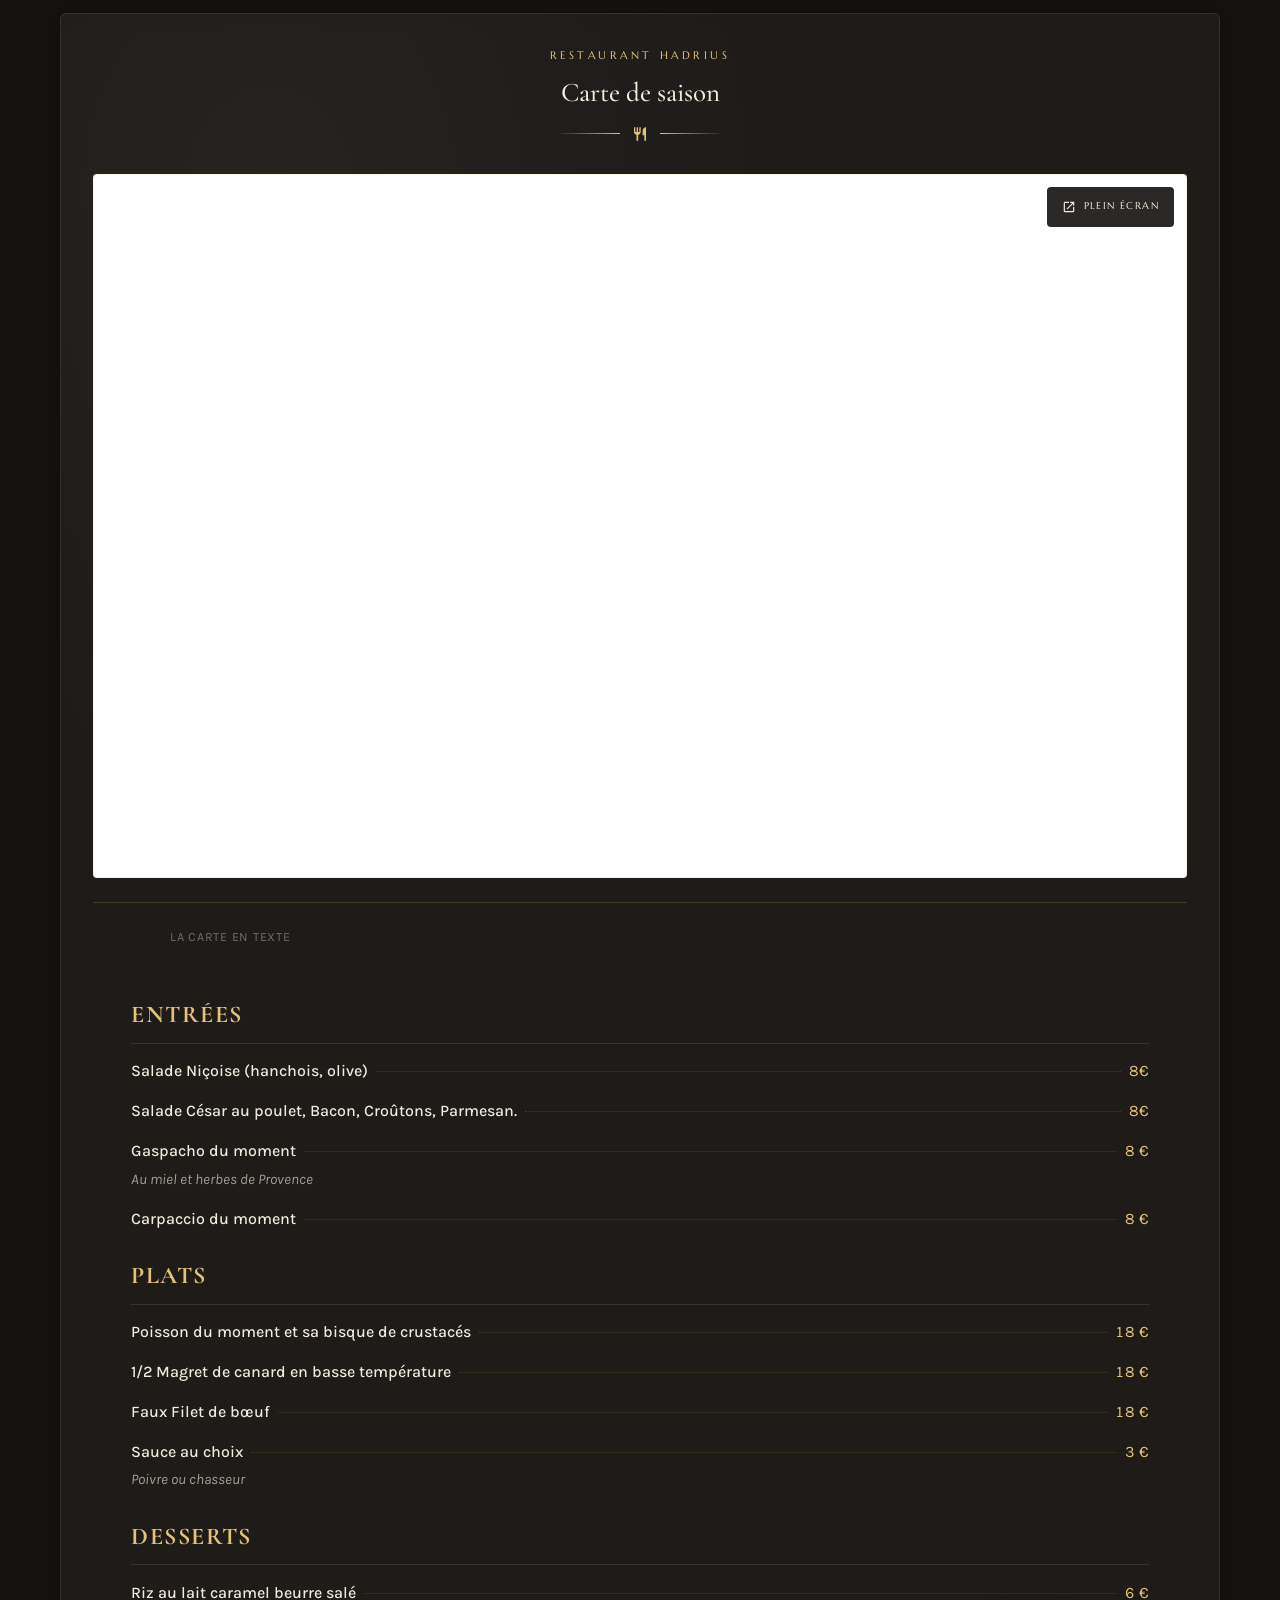
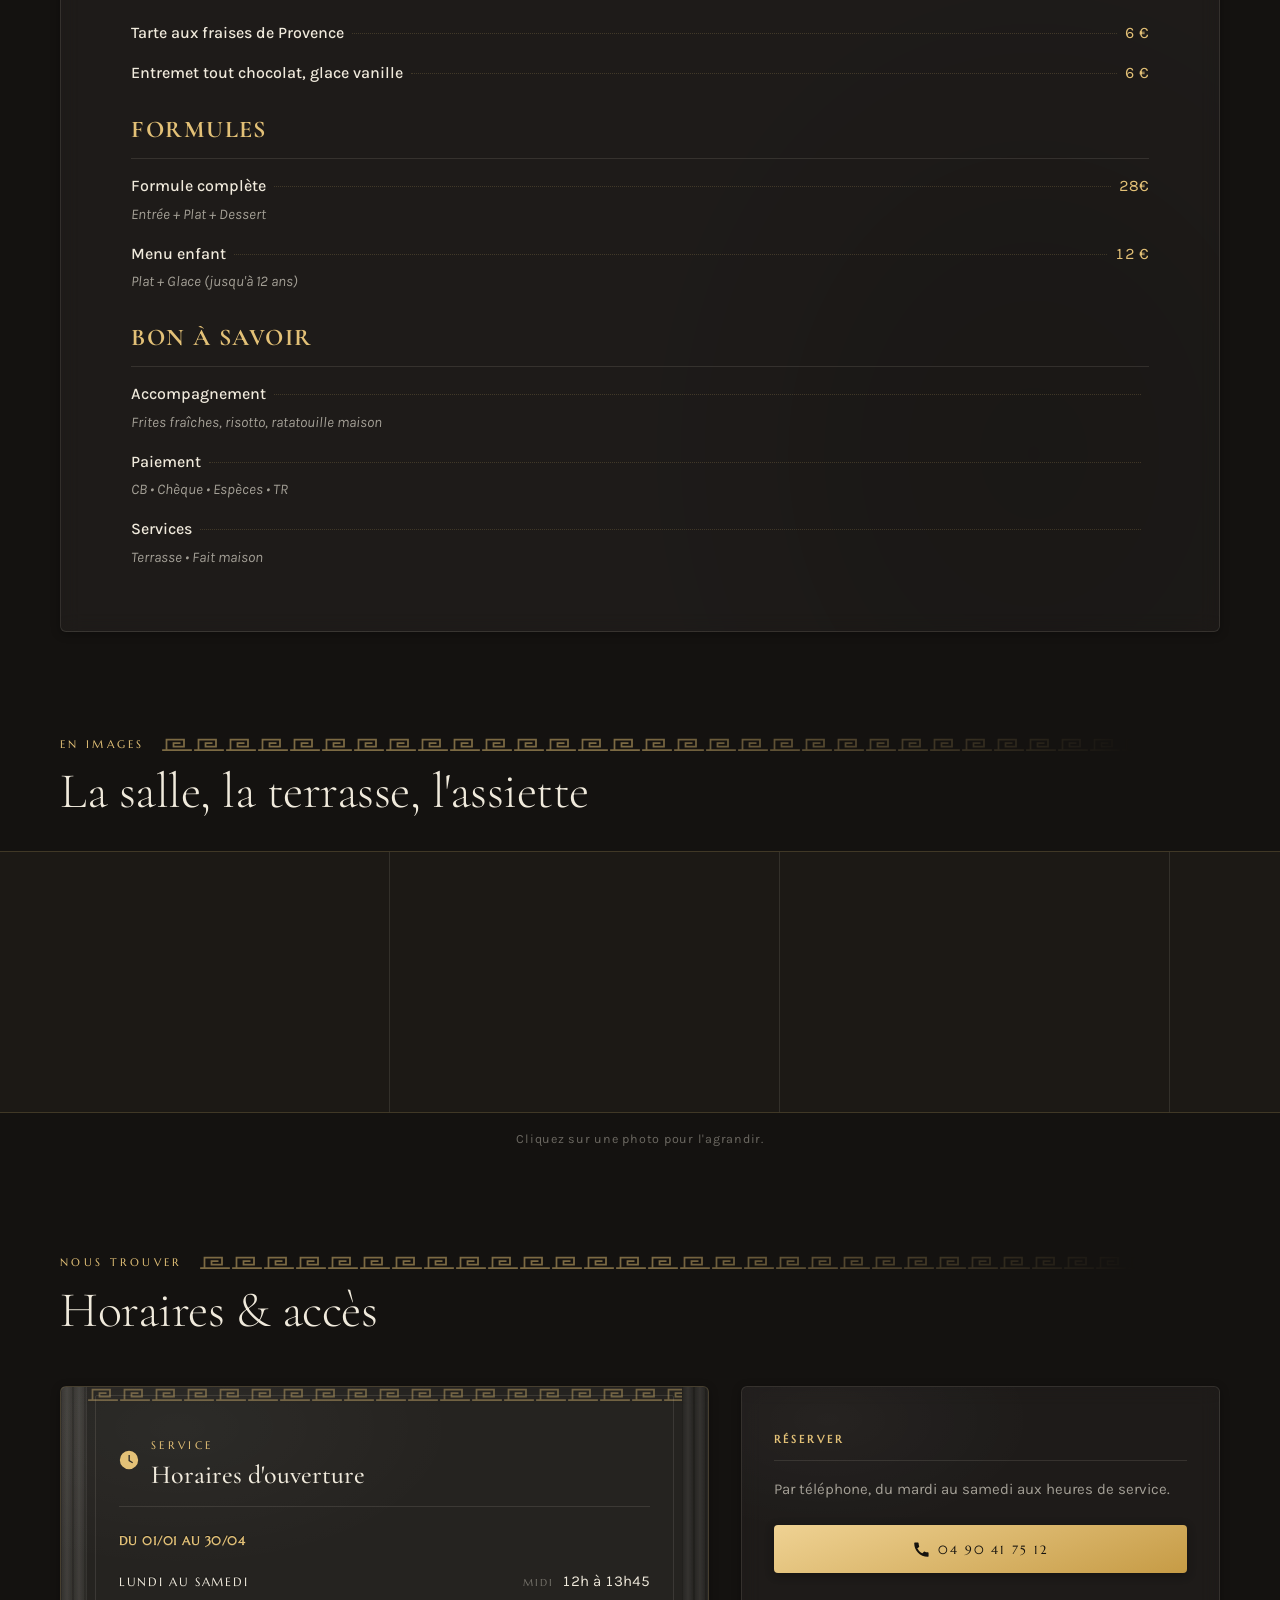
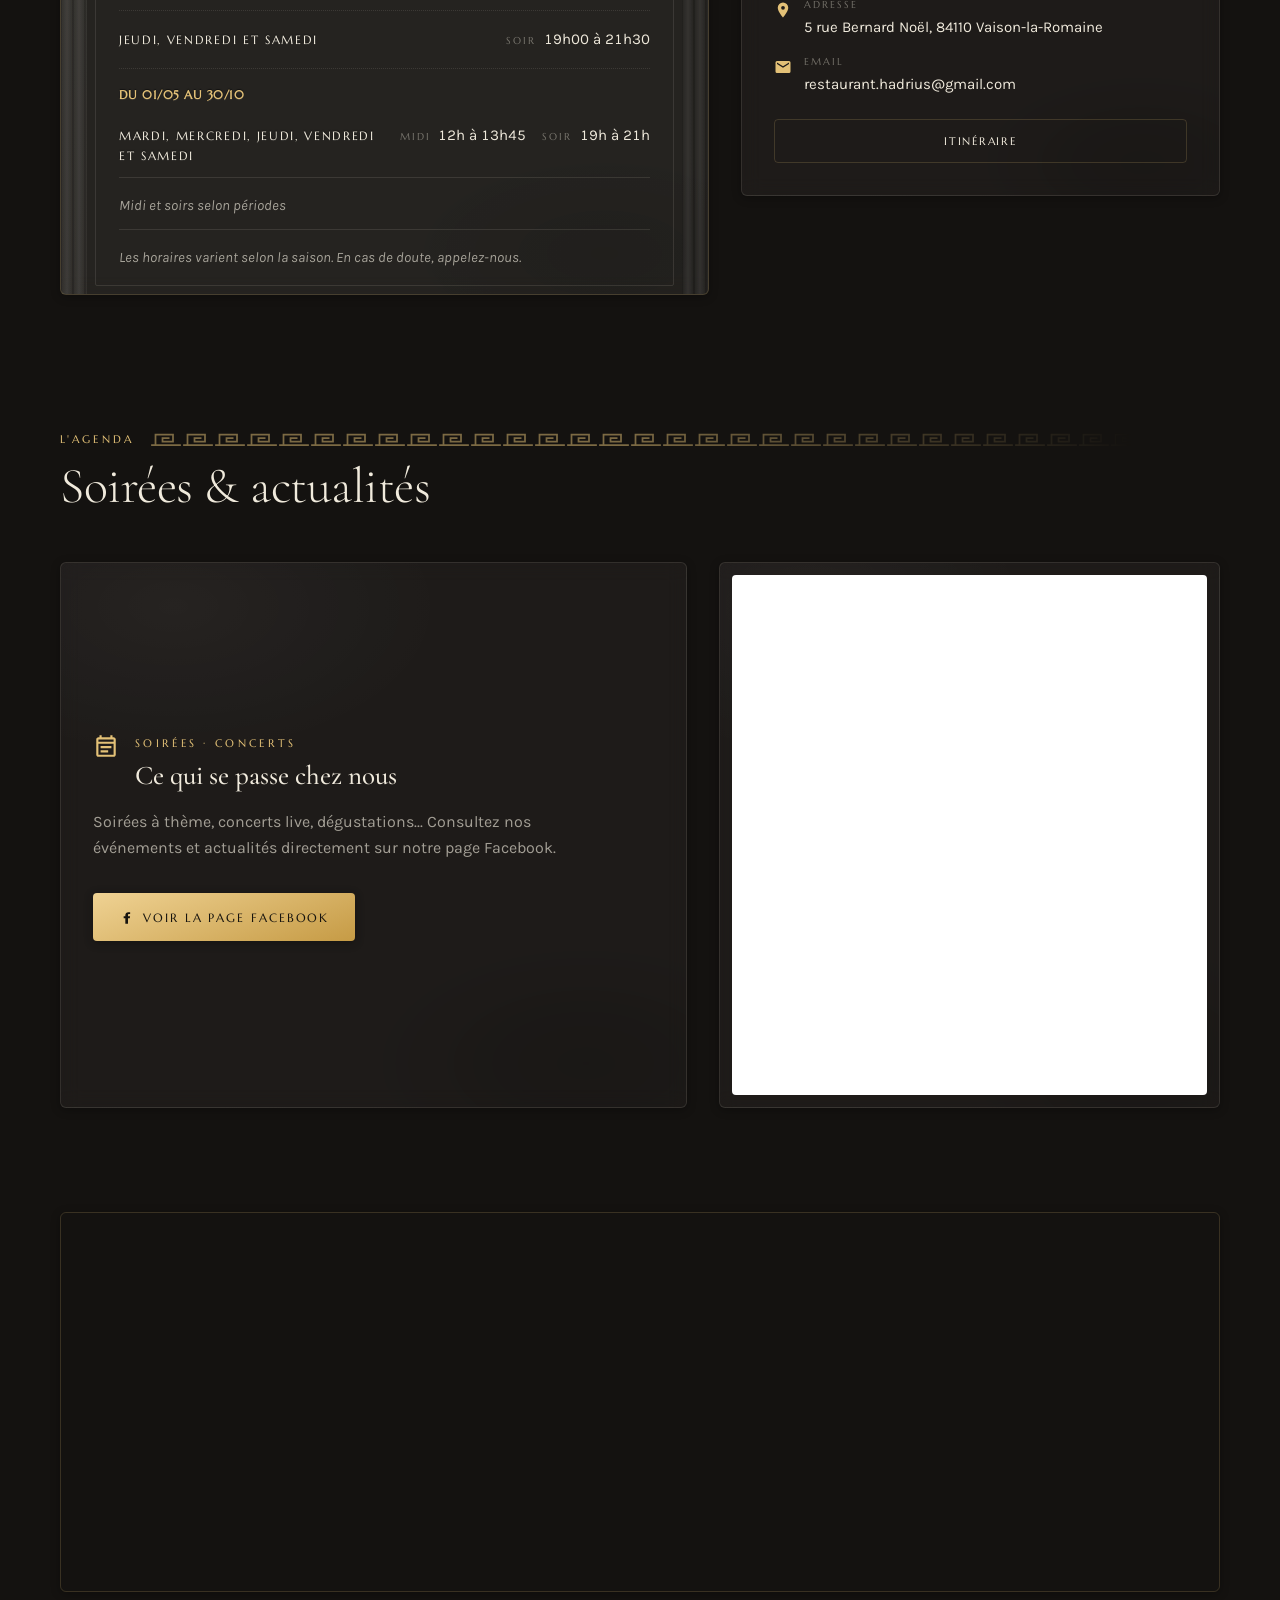
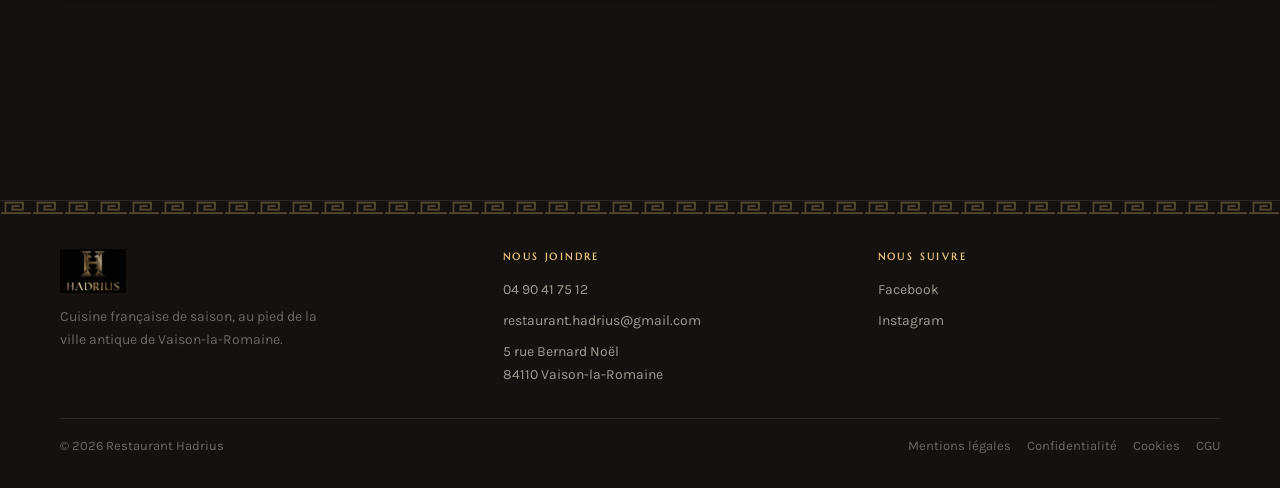
==== commit 0a0fcf84: "Reaffiche le PDF de la carte, que j avais masque Regression de ma part. En portant la refonte, j ava" ====
--- a/index.html
+++ b/index.html
@@ -241,8 +241,8 @@
             </div>
           </div>
 
-          <div id="carteMenu" class="carte-menu"></div>
-
+          <!-- Le PDF téléversé depuis /admin → Carte est la carte de
+               référence : il s'affiche en premier et en permanence. -->
           <div class="carte-iframe-wrap">
             <iframe
               class="carte-iframe"
@@ -254,6 +254,10 @@
               <span>Plein écran</span>
             </a>
           </div>
+
+          <!-- Version texte des plats saisis dans /admin → Carte. Elle vient
+               après le PDF : lisible sur téléphone et indexable par Google. -->
+          <div id="carteMenu" class="carte-menu"></div>
         </div>
       </div>
     </section>
--- a/styles.css
+++ b/styles.css
@@ -1665,13 +1665,20 @@
 .carte-item__prix { color: var(--accent-txt); font-variant-numeric: tabular-nums; white-space: nowrap; }
 .carte-item__desc { margin: 0.2rem 0 0; color: var(--muted); font-size: 0.92em; font-style: italic; }
 
-/* Aperçu PDF réduit lorsque la carte HTML est affichée */
-.carte-iframe-wrap--compact .carte-iframe { display: none; }
-.carte-iframe-wrap--compact {
-  min-height: 0;
-  padding: 0 clamp(1rem, 4vw, 2.4rem) clamp(1rem, 3vw, 1.8rem);
-  display: flex;
-  justify-content: center;
+/* Le PDF téléversé par la restauratrice est la carte de référence : il reste
+   toujours affiché. La version texte ci-dessous le complète (lisible sur
+   téléphone, et indexable par les moteurs de recherche). */
+.carte-menu {
+  border-top: 1px solid var(--line);
+  margin-top: var(--sp-5);
+  padding-top: var(--sp-5);
+}
+.carte-menu__intro {
+  margin: 0 clamp(1rem, 4vw, 2.4rem) var(--sp-5);
+  font-size: 12.5px;
+  letter-spacing: .06em;
+  text-transform: uppercase;
+  color: var(--faint);
 }
 
 /* Libellé de période dans les horaires (data/infos.json → horaires.periodes[].label) */
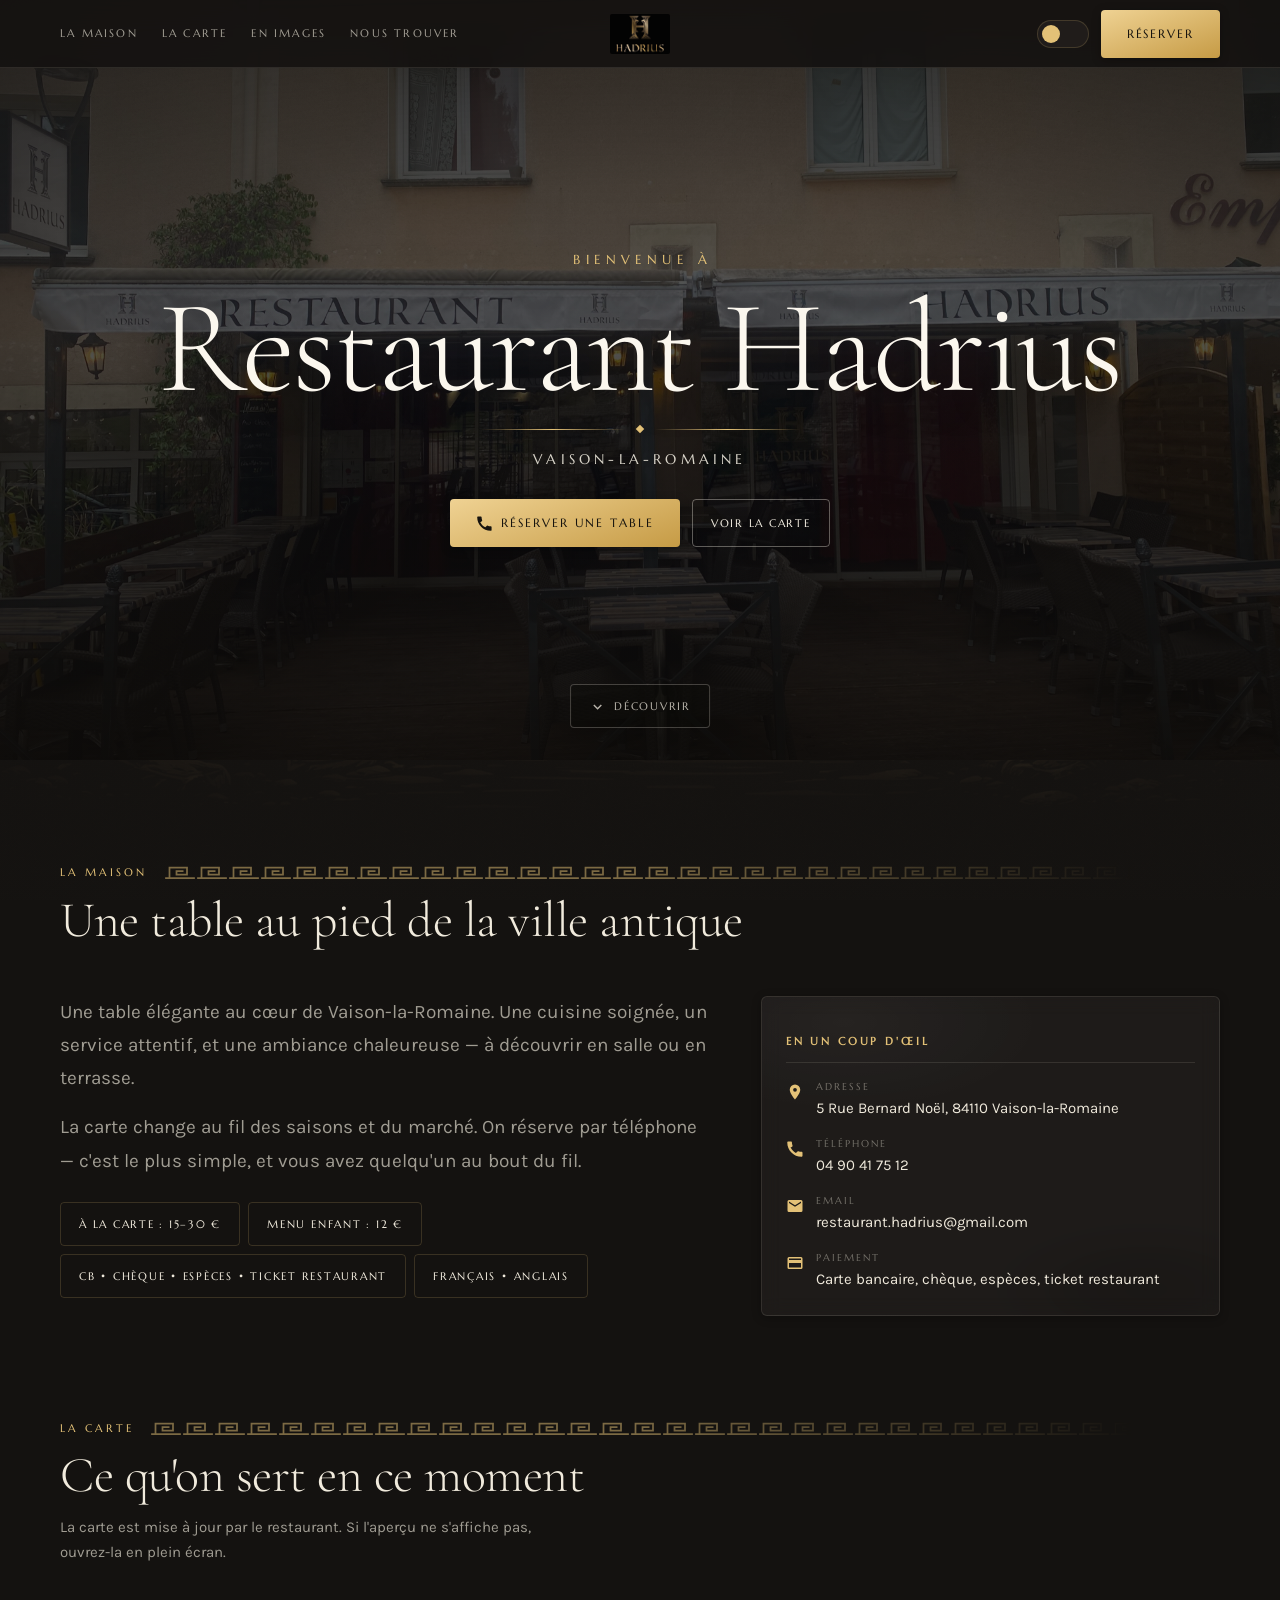
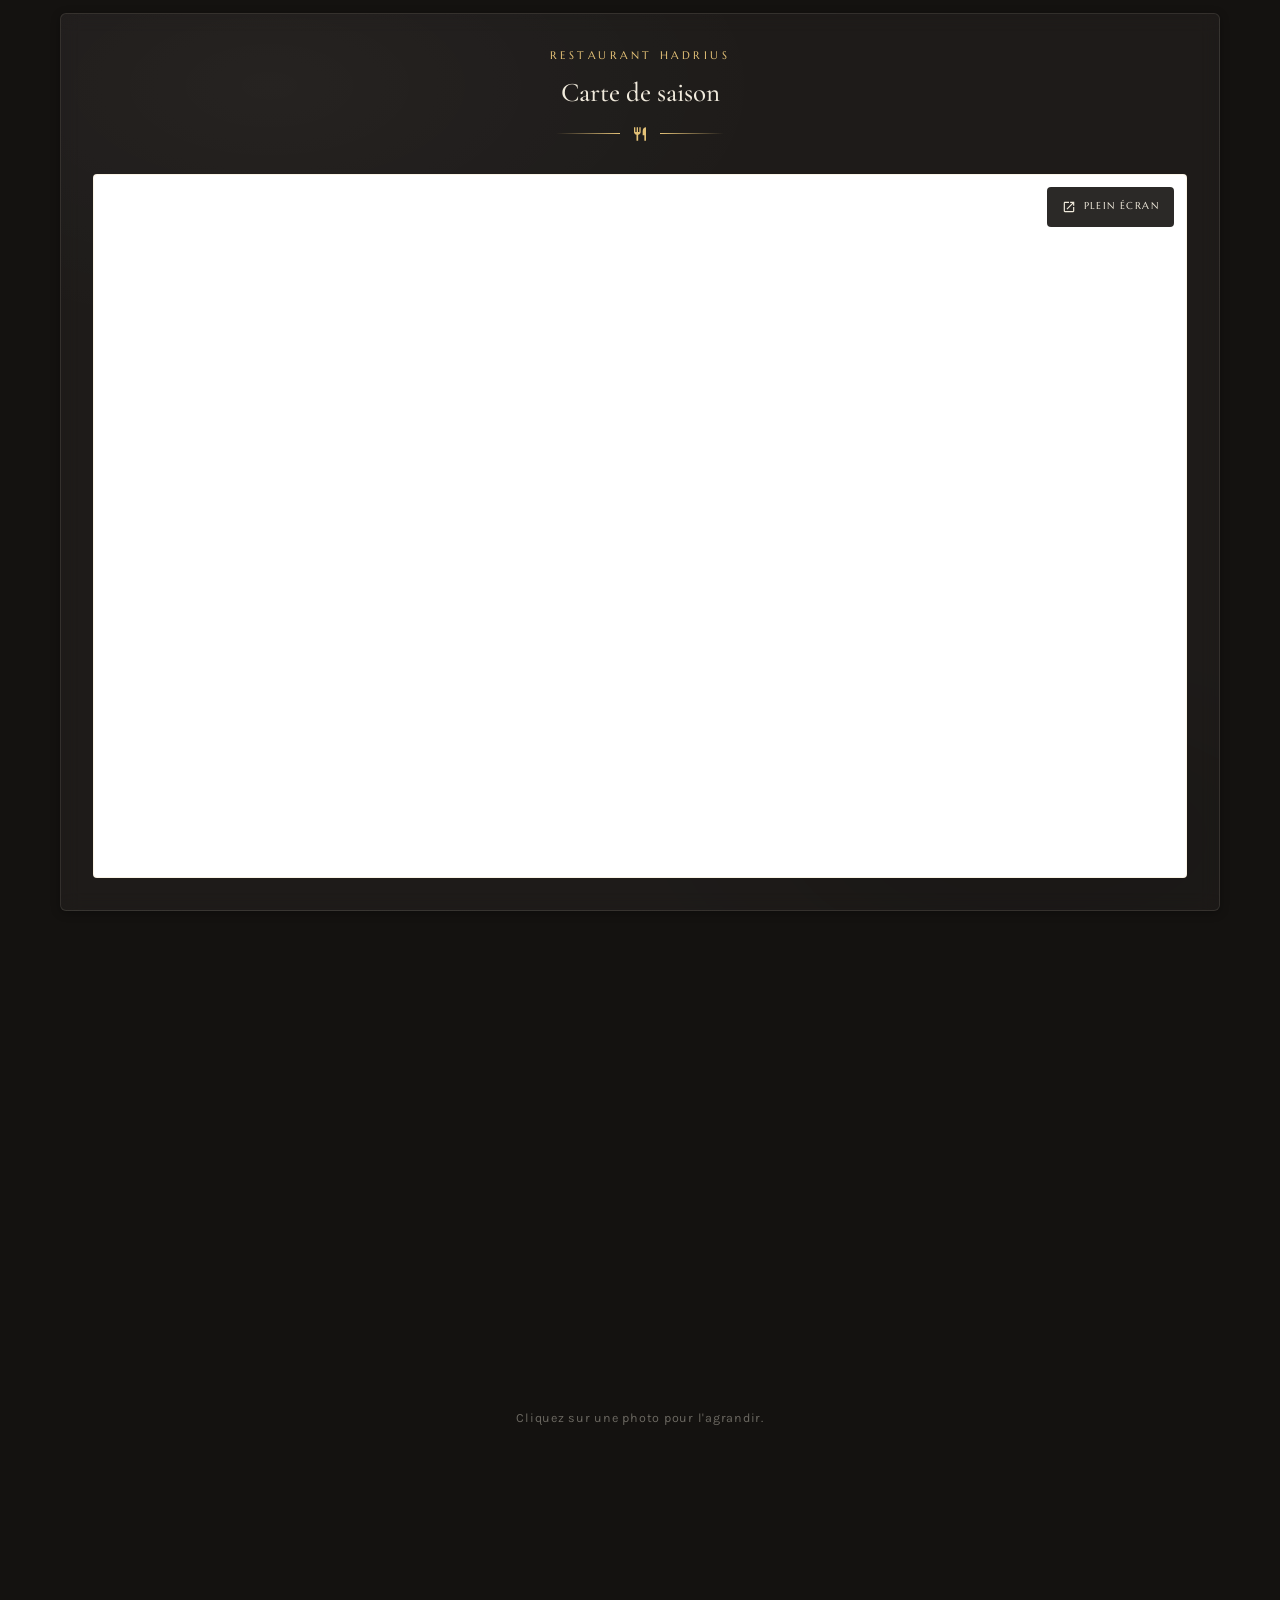
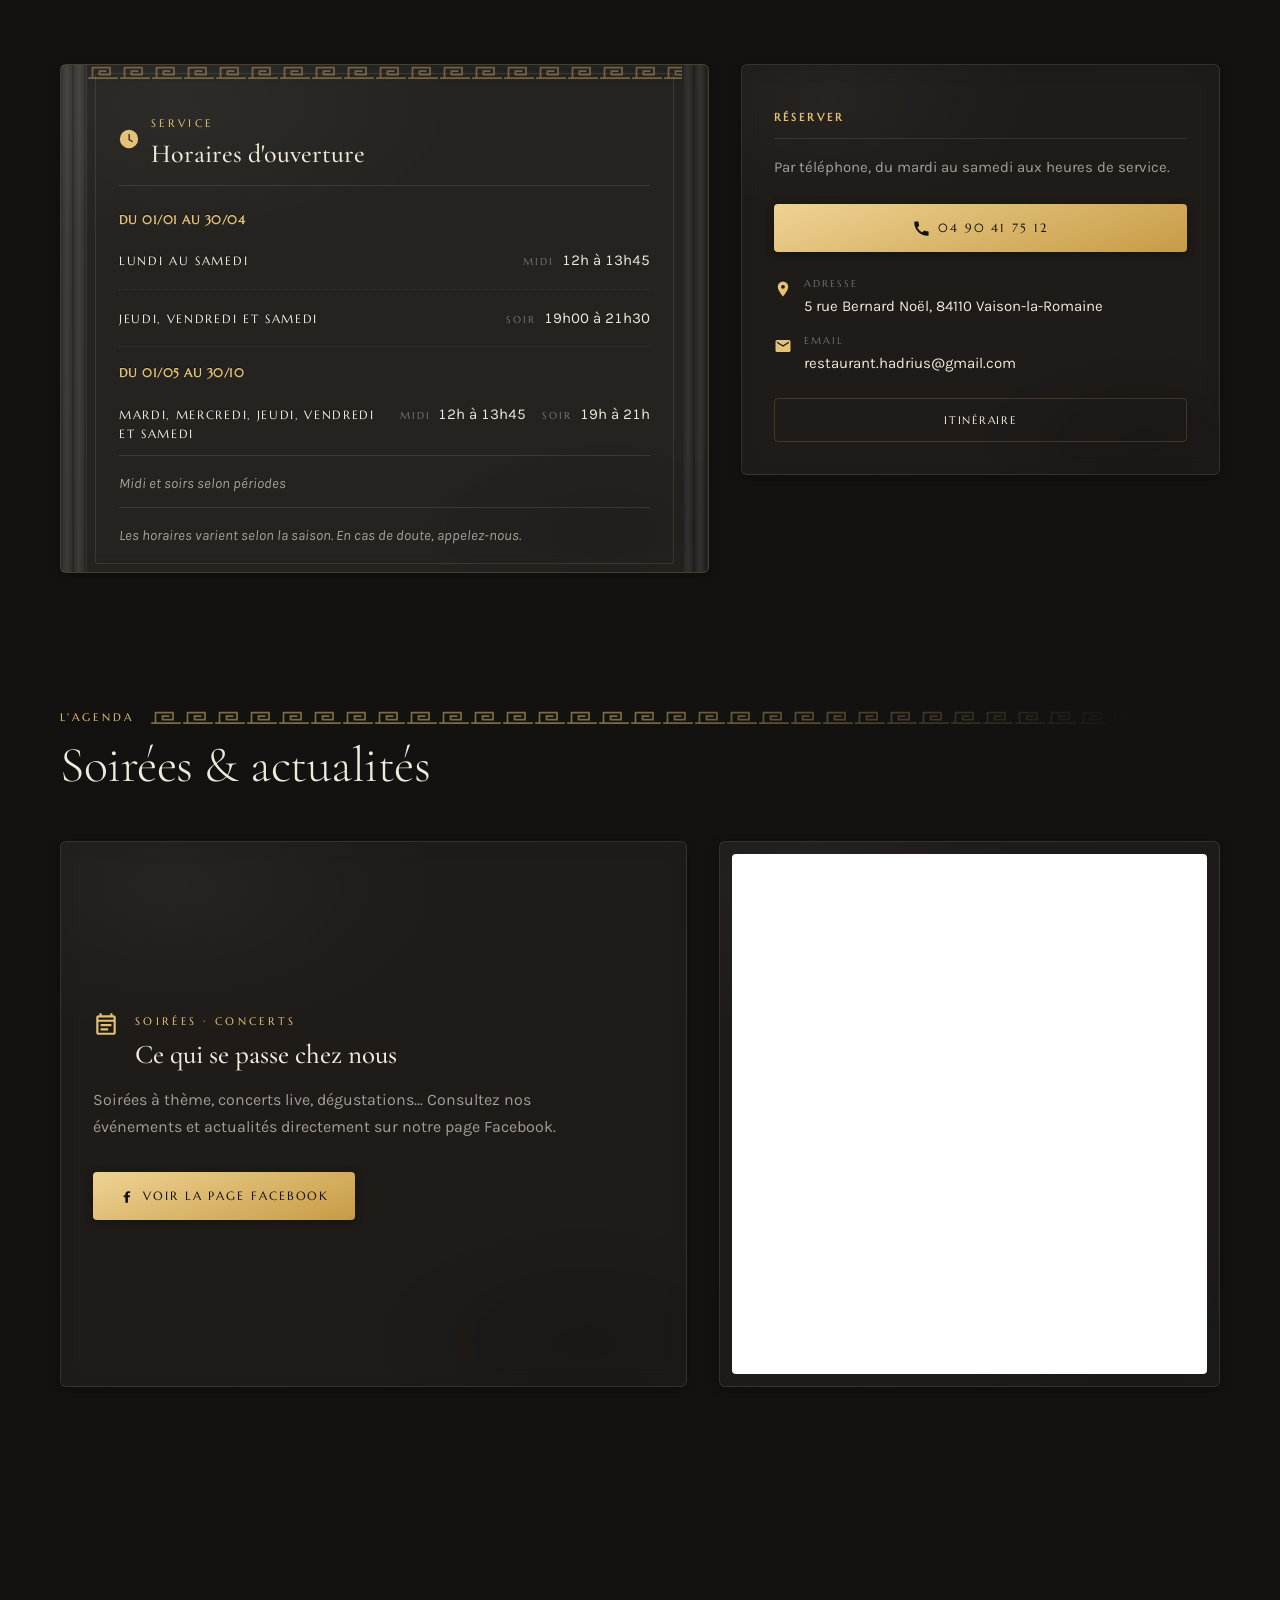
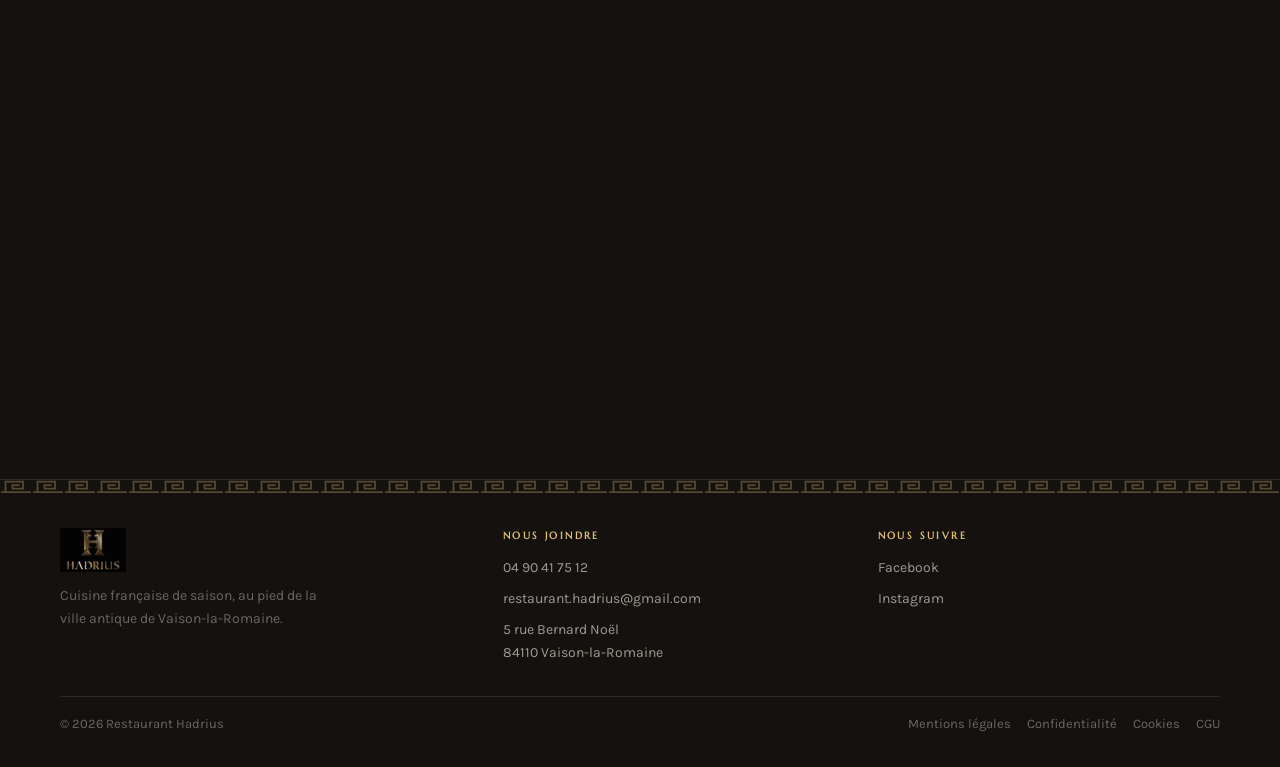
==== commit 81f5b89d: "Retire la carte en texte que j avais ajoutee : le PDF suffit Le PDF televerse depuis /admin est deja" ====
--- a/index.html
+++ b/index.html
@@ -255,9 +255,6 @@
             </a>
           </div>
 
-          <!-- Version texte des plats saisis dans /admin → Carte. Elle vient
-               après le PDF : lisible sur téléphone et indexable par Google. -->
-          <div id="carteMenu" class="carte-menu"></div>
         </div>
       </div>
     </section>
--- a/styles.css
+++ b/styles.css
@@ -1632,54 +1632,20 @@
    Ces plats sont mis à jour par la restauratrice dans son backoffice ;
    l'aperçu PDF passe en retrait quand cette carte est renseignée.
    ========================================================================== */
-.carte-menu:empty { display: none; }
-.carte-menu {
-  display: grid;
-  gap: var(--sp-5, 2rem);
-  padding: 0 clamp(1rem, 4vw, 2.4rem) clamp(1rem, 3vw, 1.8rem);
-}
-.carte-section__titre {
-  font-family: var(--font-display);
-  font-size: clamp(1.15rem, 2.4vw, 1.5rem);
-  /* --accent-txt et non --accent : c'est la variante du laiton dont le
-     contraste est verifie pour du texte, dans les deux themes. */
-  color: var(--accent-txt);
-  letter-spacing: 0.06em;
-  text-transform: uppercase;
-  margin: 0 0 0.9rem;
-  padding-bottom: 0.5rem;
-  border-bottom: 1px solid var(--line-soft, var(--line));
-}
-.carte-liste { list-style: none; margin: 0; padding: 0; display: grid; gap: 0.85rem; }
-.carte-item__ligne { display: flex; align-items: baseline; gap: 0.5rem; }
+
+
+
+
+
 /* --text, pas --ink : sur ce site --ink est la couleur de FOND (celle du
    body), dans les deux themes. Un nom de plat en --ink etait donc noir sur
    noir en mode sombre, et creme sur creme en mode clair. */
-.carte-item__nom { color: var(--text); font-weight: 500; }
-.carte-item__points {
-  flex: 1 1 auto;
-  border-bottom: 1px dotted var(--line);
-  transform: translateY(-0.25em);
-  min-width: 1.5rem;
-}
-.carte-item__prix { color: var(--accent-txt); font-variant-numeric: tabular-nums; white-space: nowrap; }
-.carte-item__desc { margin: 0.2rem 0 0; color: var(--muted); font-size: 0.92em; font-style: italic; }
-
-/* Le PDF téléversé par la restauratrice est la carte de référence : il reste
-   toujours affiché. La version texte ci-dessous le complète (lisible sur
-   téléphone, et indexable par les moteurs de recherche). */
-.carte-menu {
-  border-top: 1px solid var(--line);
-  margin-top: var(--sp-5);
-  padding-top: var(--sp-5);
-}
-.carte-menu__intro {
-  margin: 0 clamp(1rem, 4vw, 2.4rem) var(--sp-5);
-  font-size: 12.5px;
-  letter-spacing: .06em;
-  text-transform: uppercase;
-  color: var(--faint);
-}
+
+
+
+
+
+
 
 /* Libellé de période dans les horaires (data/infos.json → horaires.periodes[].label) */
 .horaires-row--label { border-bottom: none; padding-bottom: 0.15rem; }
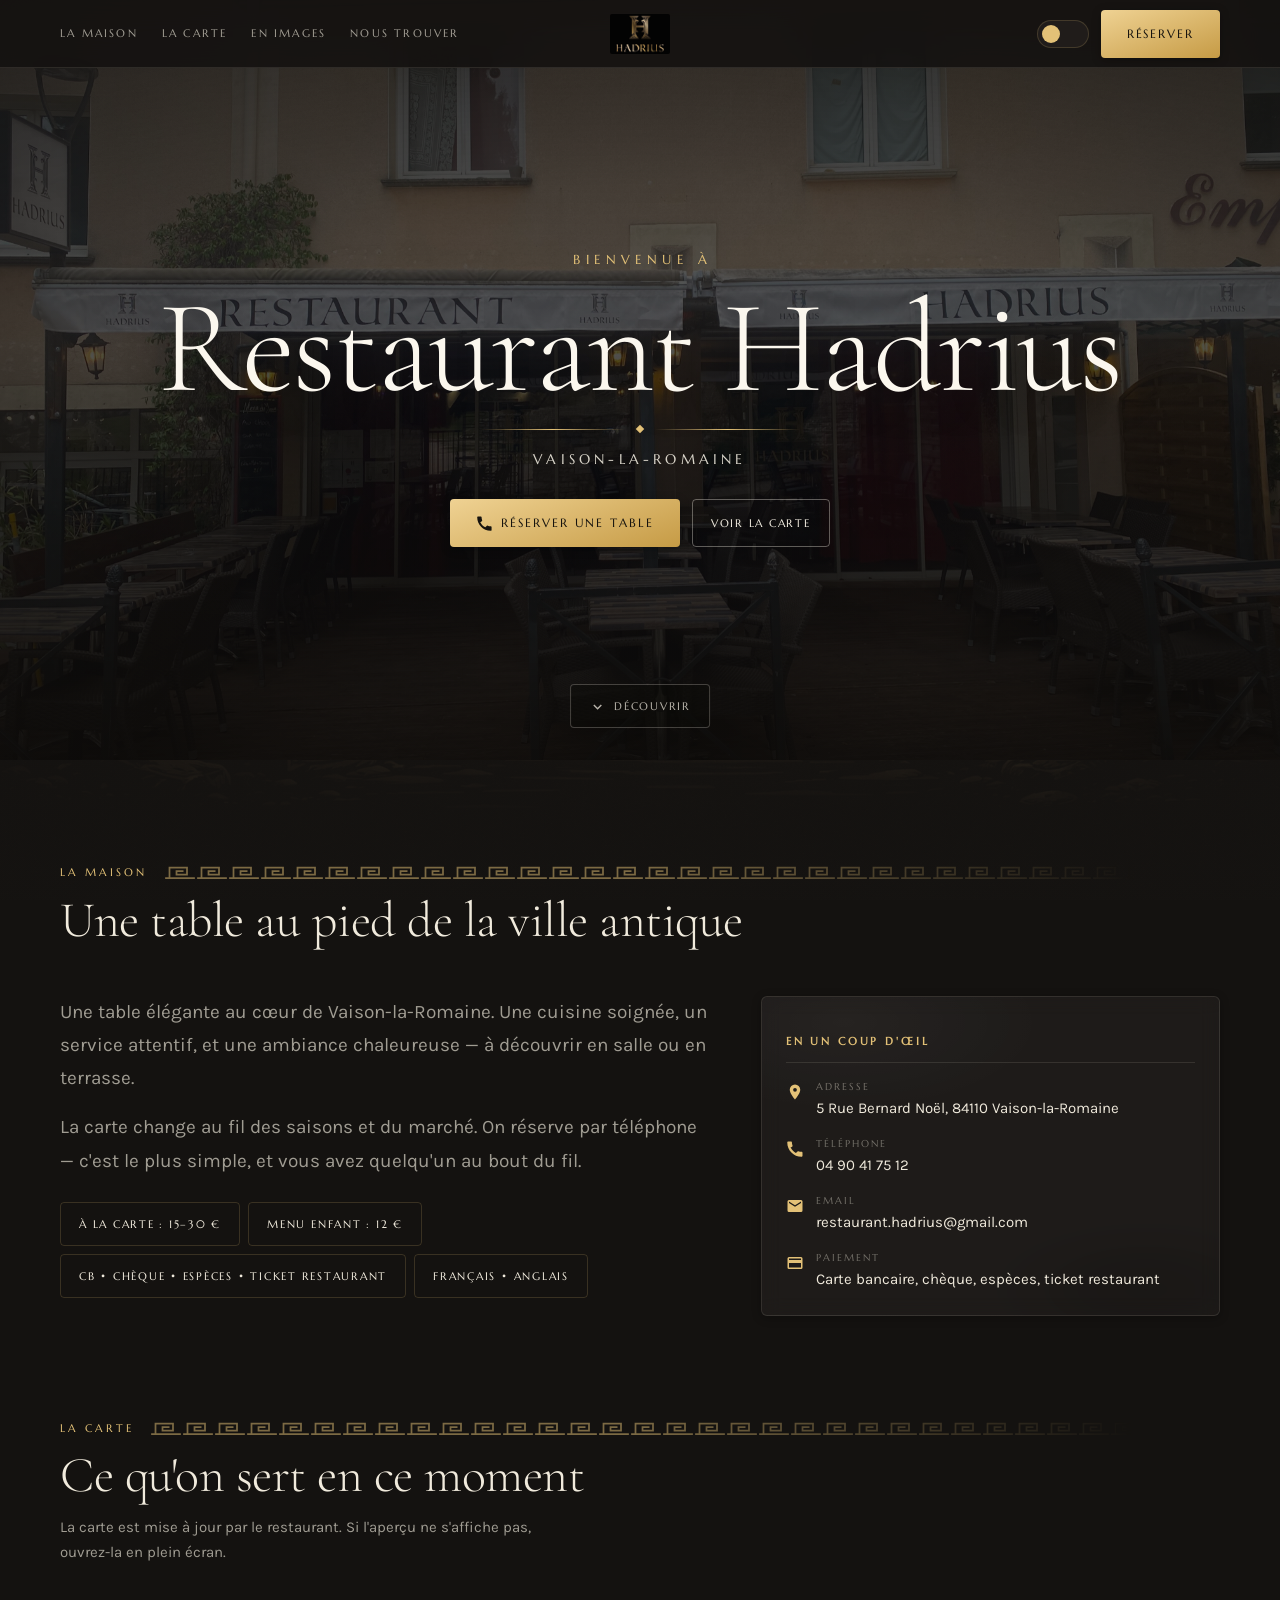
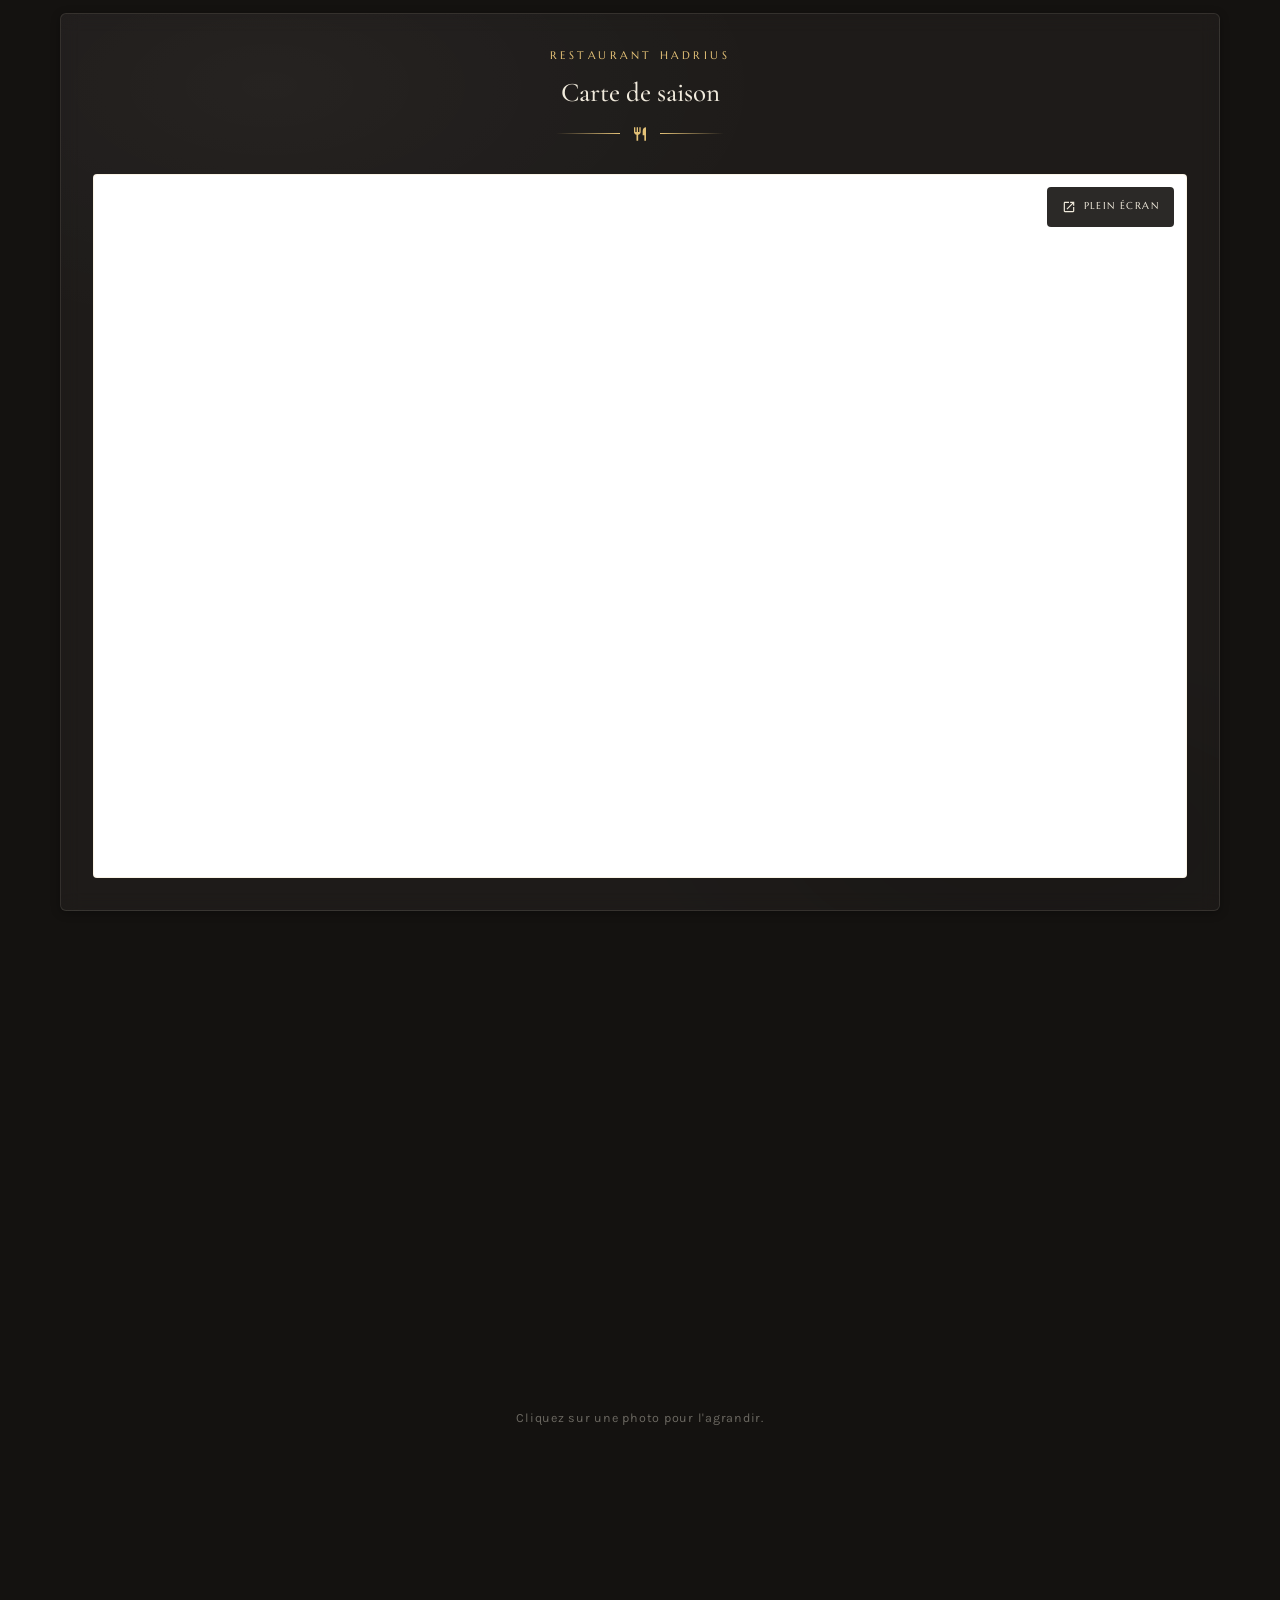
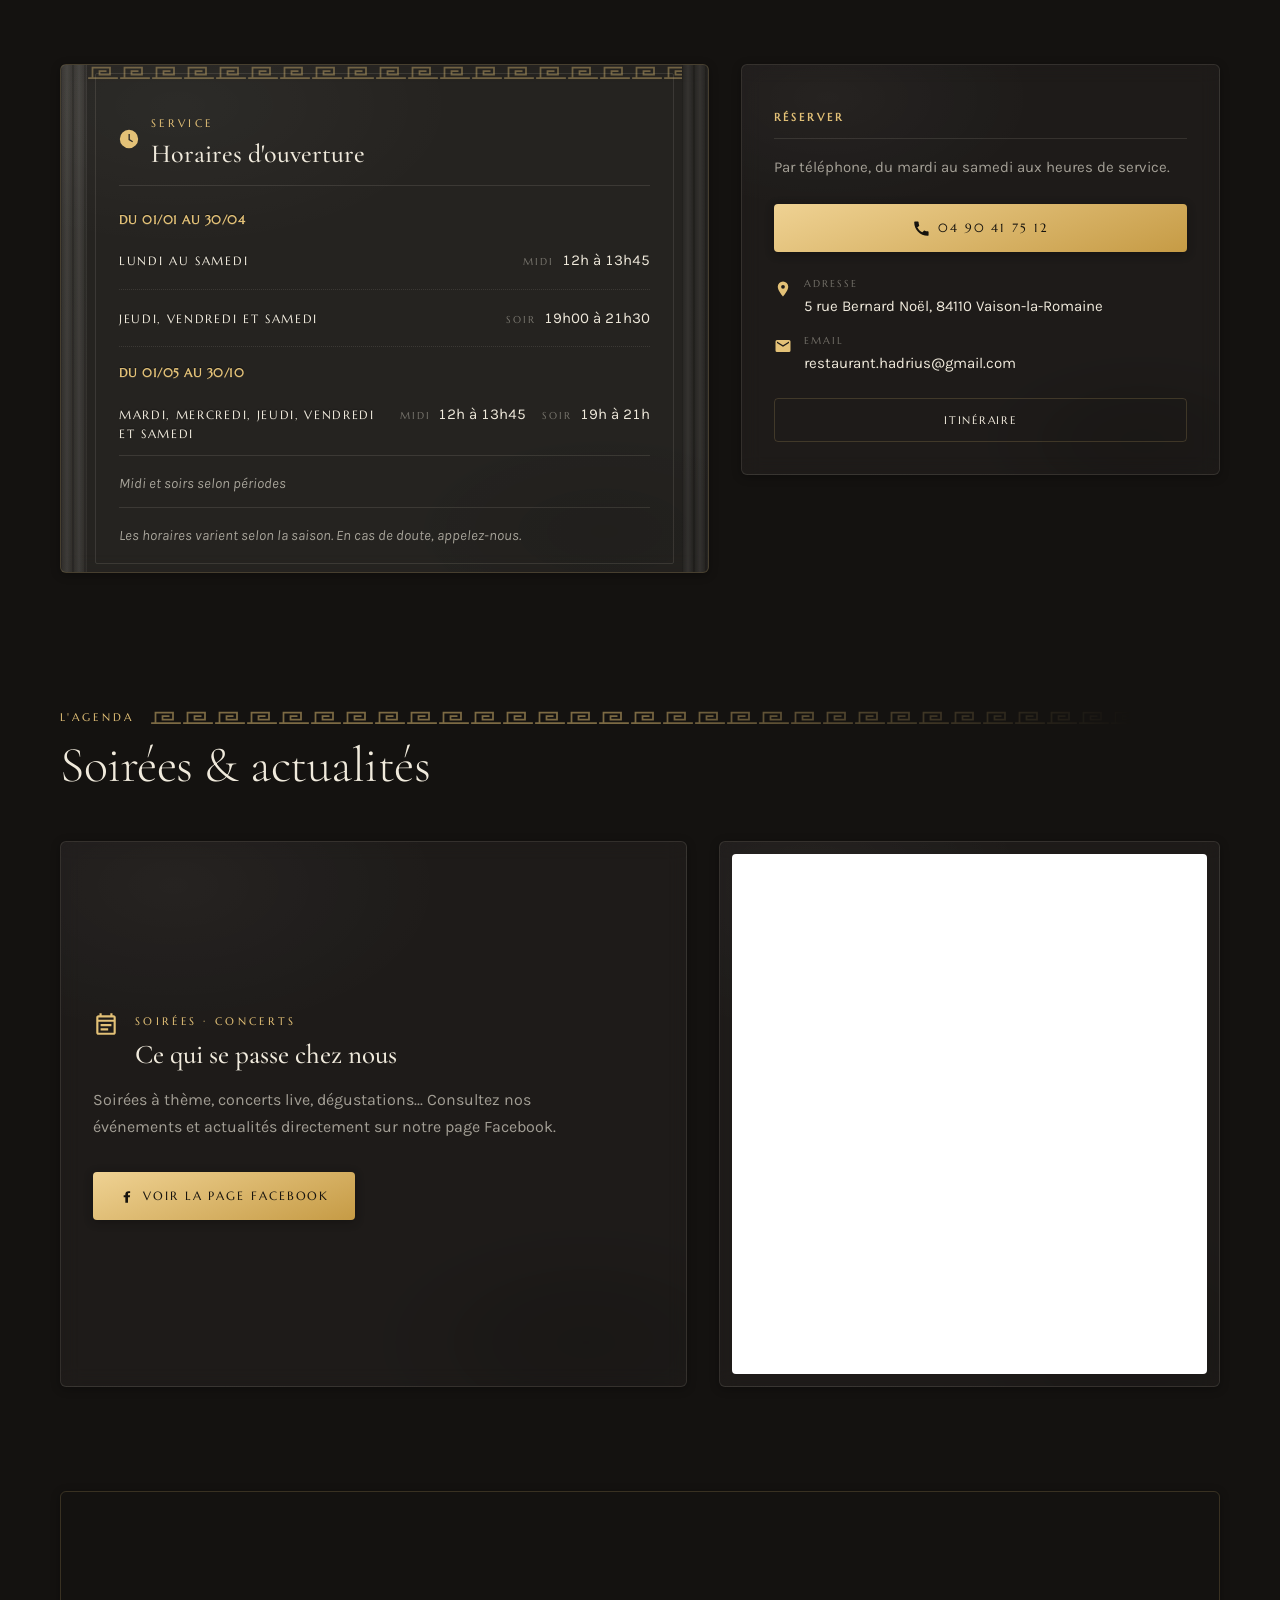
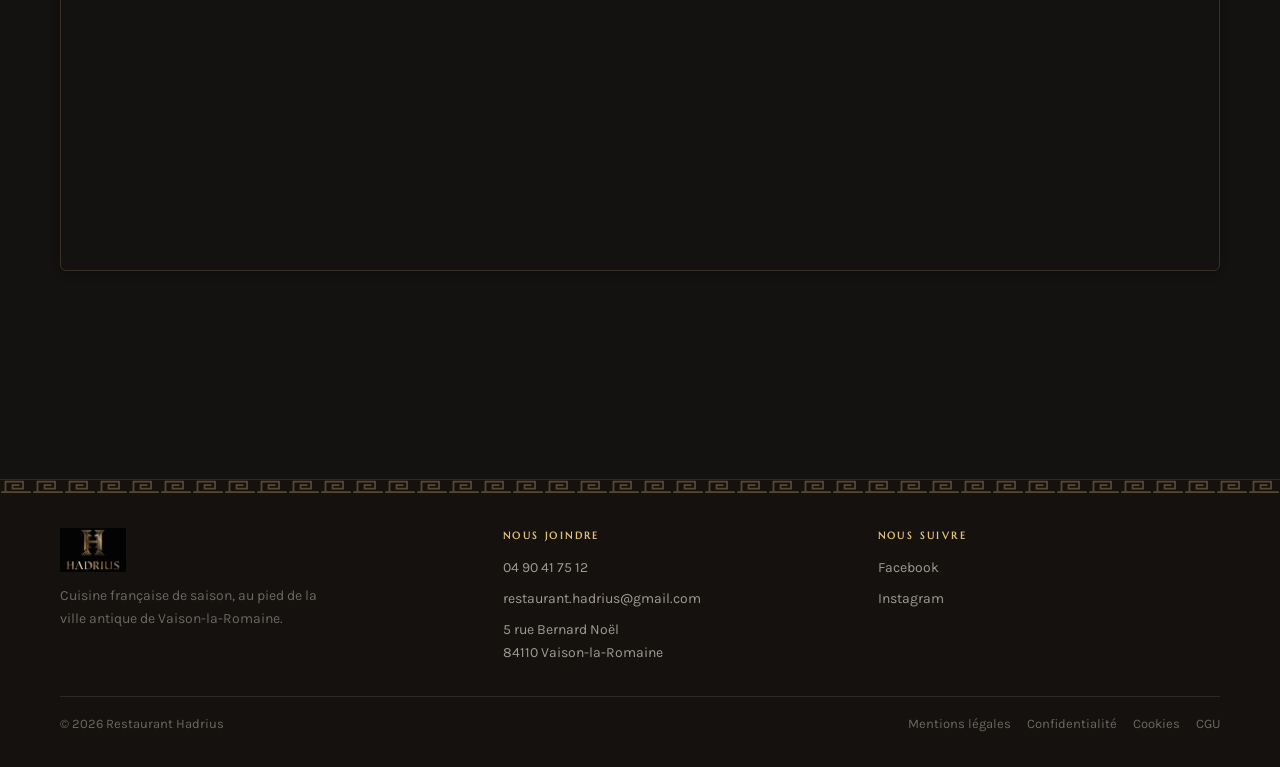
==== commit a961e427: "Carte : la restauratrice choisit entre le PDF et les plats saisis Elle dispose desormais d un choix " ====
--- a/index.html
+++ b/index.html
@@ -243,6 +243,10 @@
 
           <!-- Le PDF téléversé depuis /admin → Carte est la carte de
                référence : il s'affiche en premier et en permanence. -->
+          <!-- Carte saisie plat par plat dans /admin → Carte.
+               Affichee uniquement si la restauratrice a choisi ce mode. -->
+          <div id="carteMenu" class="carte-menu" hidden></div>
+
           <div class="carte-iframe-wrap">
             <iframe
               class="carte-iframe"
--- a/styles.css
+++ b/styles.css
@@ -1751,3 +1751,69 @@
   .photo-band__track{ animation:none }
   .photo-band{ overflow-x:auto }
 }
+
+/* ==========================================================================
+   Carte saisie depuis /admin (data/carte.json → sections)
+   Ces plats sont mis à jour par la restauratrice dans son backoffice ;
+   l'aperçu PDF passe en retrait quand cette carte est renseignée.
+   ========================================================================== */
+.carte-menu[hidden] { display: none; }
+.carte-menu:empty { display: none; }
+.carte-menu {
+  display: grid;
+  gap: var(--sp-5, 2rem);
+  padding: 0 clamp(1rem, 4vw, 2.4rem) clamp(1rem, 3vw, 1.8rem);
+}
+.carte-section__titre {
+  font-family: var(--font-display);
+  font-size: clamp(1.15rem, 2.4vw, 1.5rem);
+  /* --accent-txt et non --accent : c'est la variante du laiton dont le
+     contraste est verifie pour du texte, dans les deux themes. */
+  color: var(--accent-txt);
+  letter-spacing: 0.06em;
+  text-transform: uppercase;
+  margin: 0 0 0.9rem;
+  padding-bottom: 0.5rem;
+  border-bottom: 1px solid var(--line-soft, var(--line));
+}
+.carte-liste { list-style: none; margin: 0; padding: 0; display: grid; gap: 0.85rem; }
+.carte-item__ligne { display: flex; align-items: baseline; gap: 0.5rem; }
+/* --text, pas --ink : sur ce site --ink est la couleur de FOND (celle du
+   body), dans les deux themes. Un nom de plat en --ink etait donc noir sur
+   noir en mode sombre, et creme sur creme en mode clair. */
+.carte-item__nom { color: var(--text); font-weight: 500; }
+.carte-item__points {
+  flex: 1 1 auto;
+  border-bottom: 1px dotted var(--line);
+  transform: translateY(-0.25em);
+  min-width: 1.5rem;
+}
+.carte-item__prix { color: var(--accent-txt); font-variant-numeric: tabular-nums; white-space: nowrap; }
+.carte-item__desc { margin: 0.2rem 0 0; color: var(--muted); font-size: 0.92em; font-style: italic; }
+
+/* Le PDF téléversé par la restauratrice est la carte de référence : il reste
+   toujours affiché. La version texte ci-dessous le complète (lisible sur
+   téléphone, et indexable par les moteurs de recherche). */
+.carte-menu {
+  border-top: 1px solid var(--line);
+  margin-top: var(--sp-5);
+  padding-top: var(--sp-5);
+}
+.carte-menu__intro {
+  margin: 0 clamp(1rem, 4vw, 2.4rem) var(--sp-5);
+  font-size: 12.5px;
+  letter-spacing: .06em;
+  text-transform: uppercase;
+  color: var(--faint);
+}
+
+/* Libellé de période dans les horaires (data/infos.json → horaires.periodes[].label) */
+.horaires-row--label { border-bottom: none; padding-bottom: 0.15rem; }
+.horaires-row--label .horaires-jours { color: var(--accent); letter-spacing: 0.04em; }
+.horaires-note {
+  margin: 0.7rem 0 0;
+  color: var(--muted);
+  font-size: 0.9em;
+  font-style: italic;
+}
+.pill--static { cursor: default; pointer-events: none; }
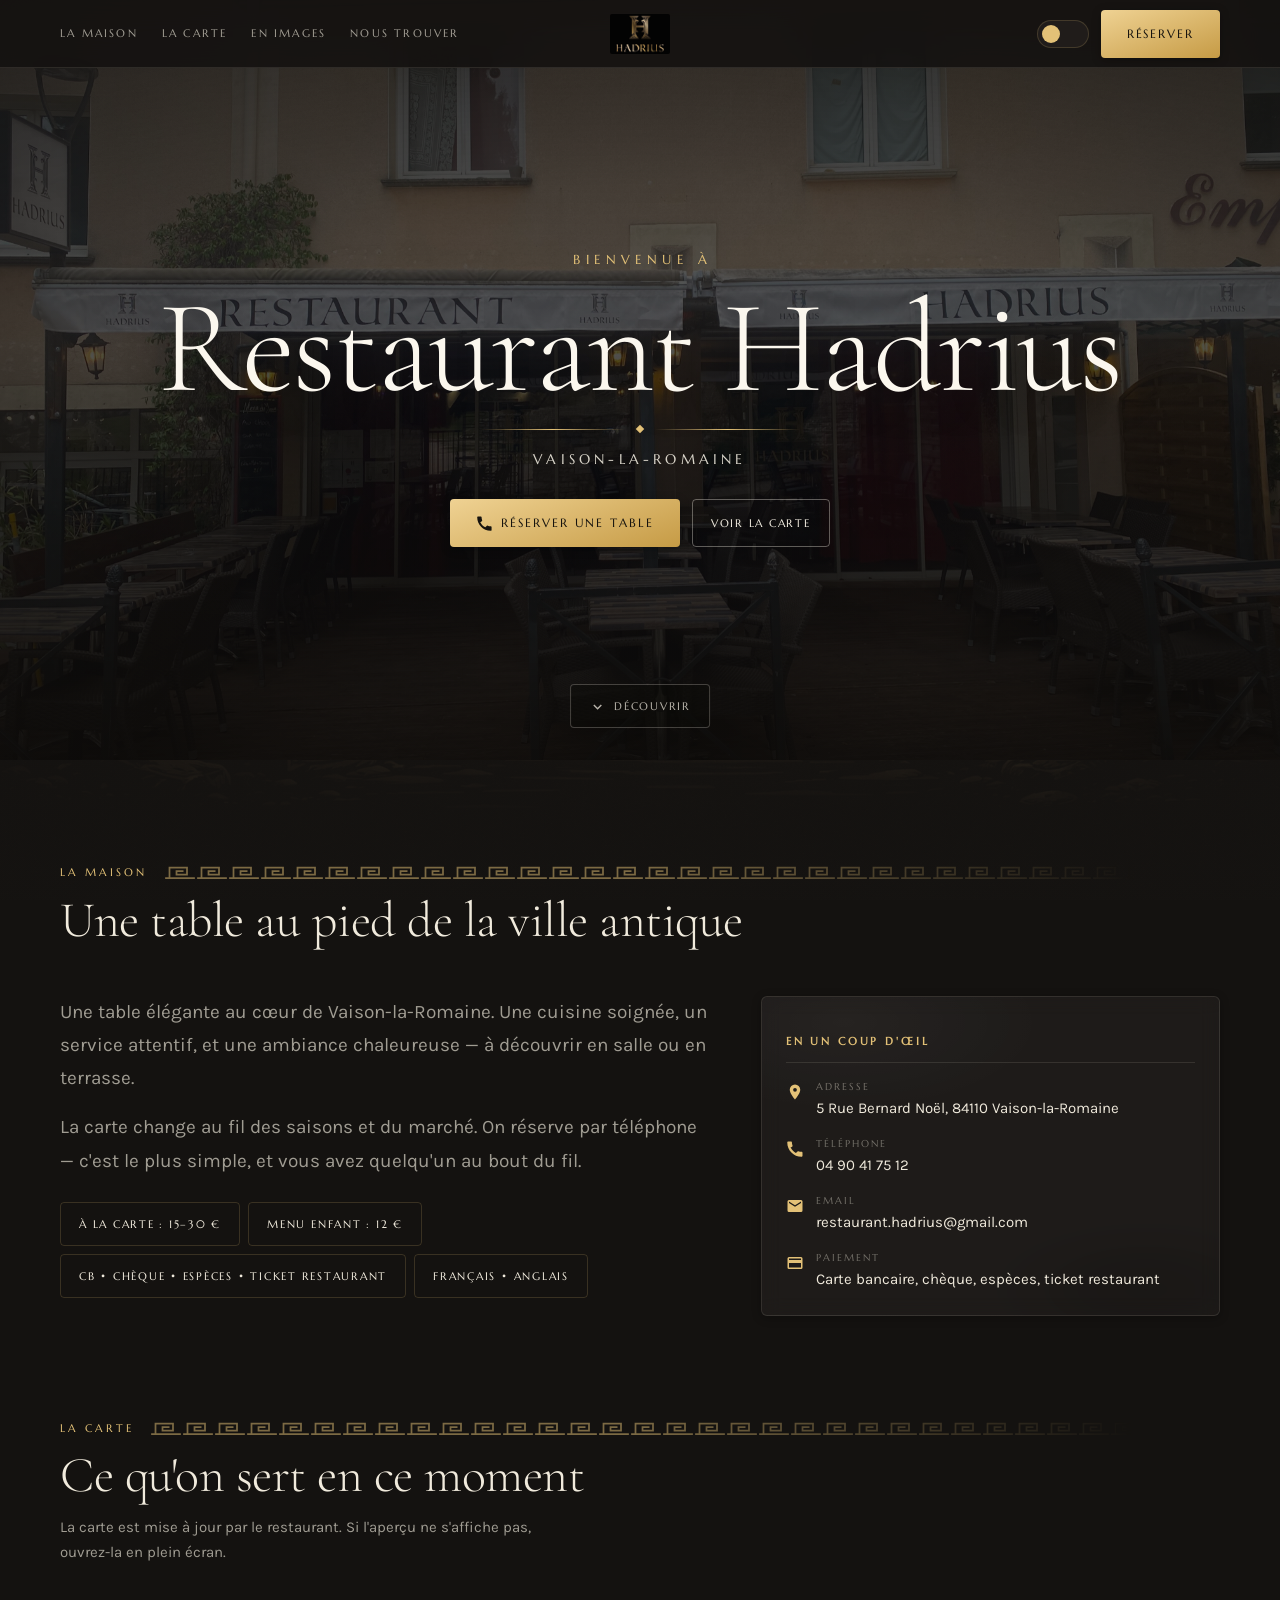
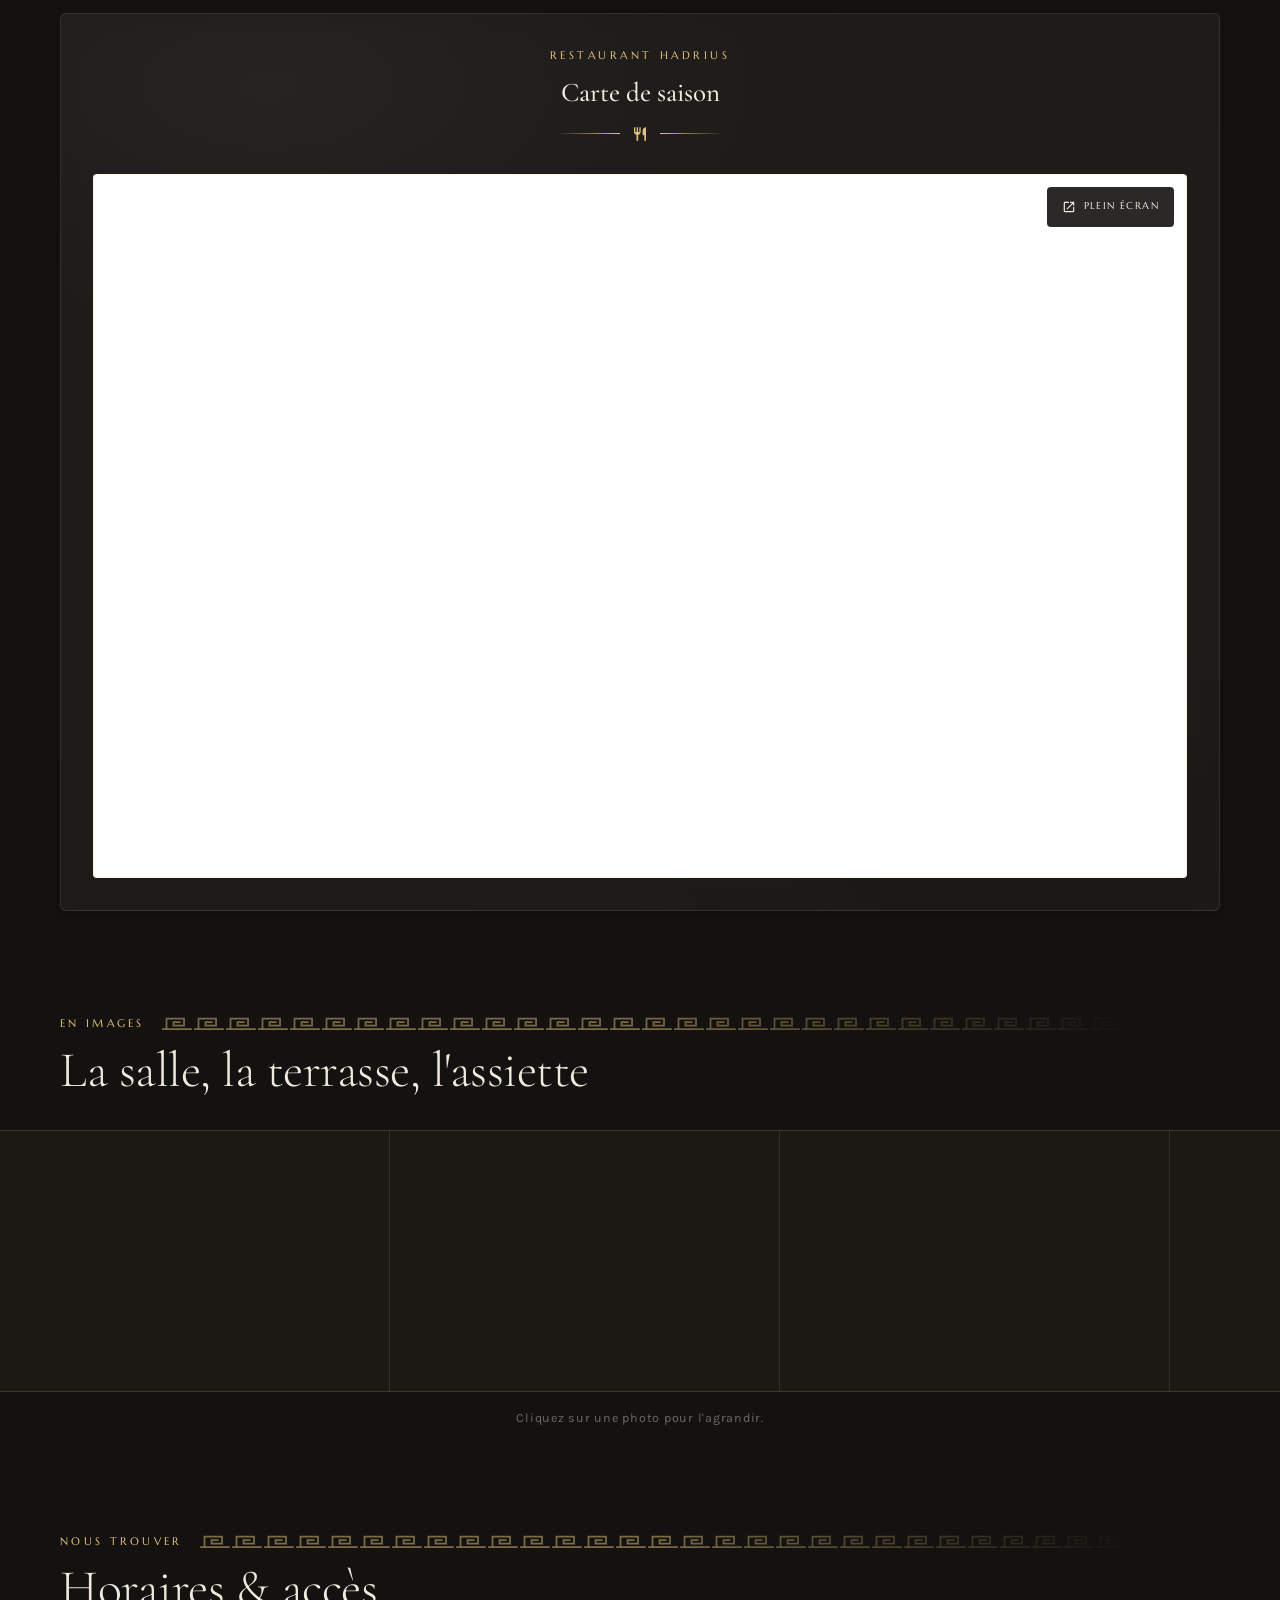
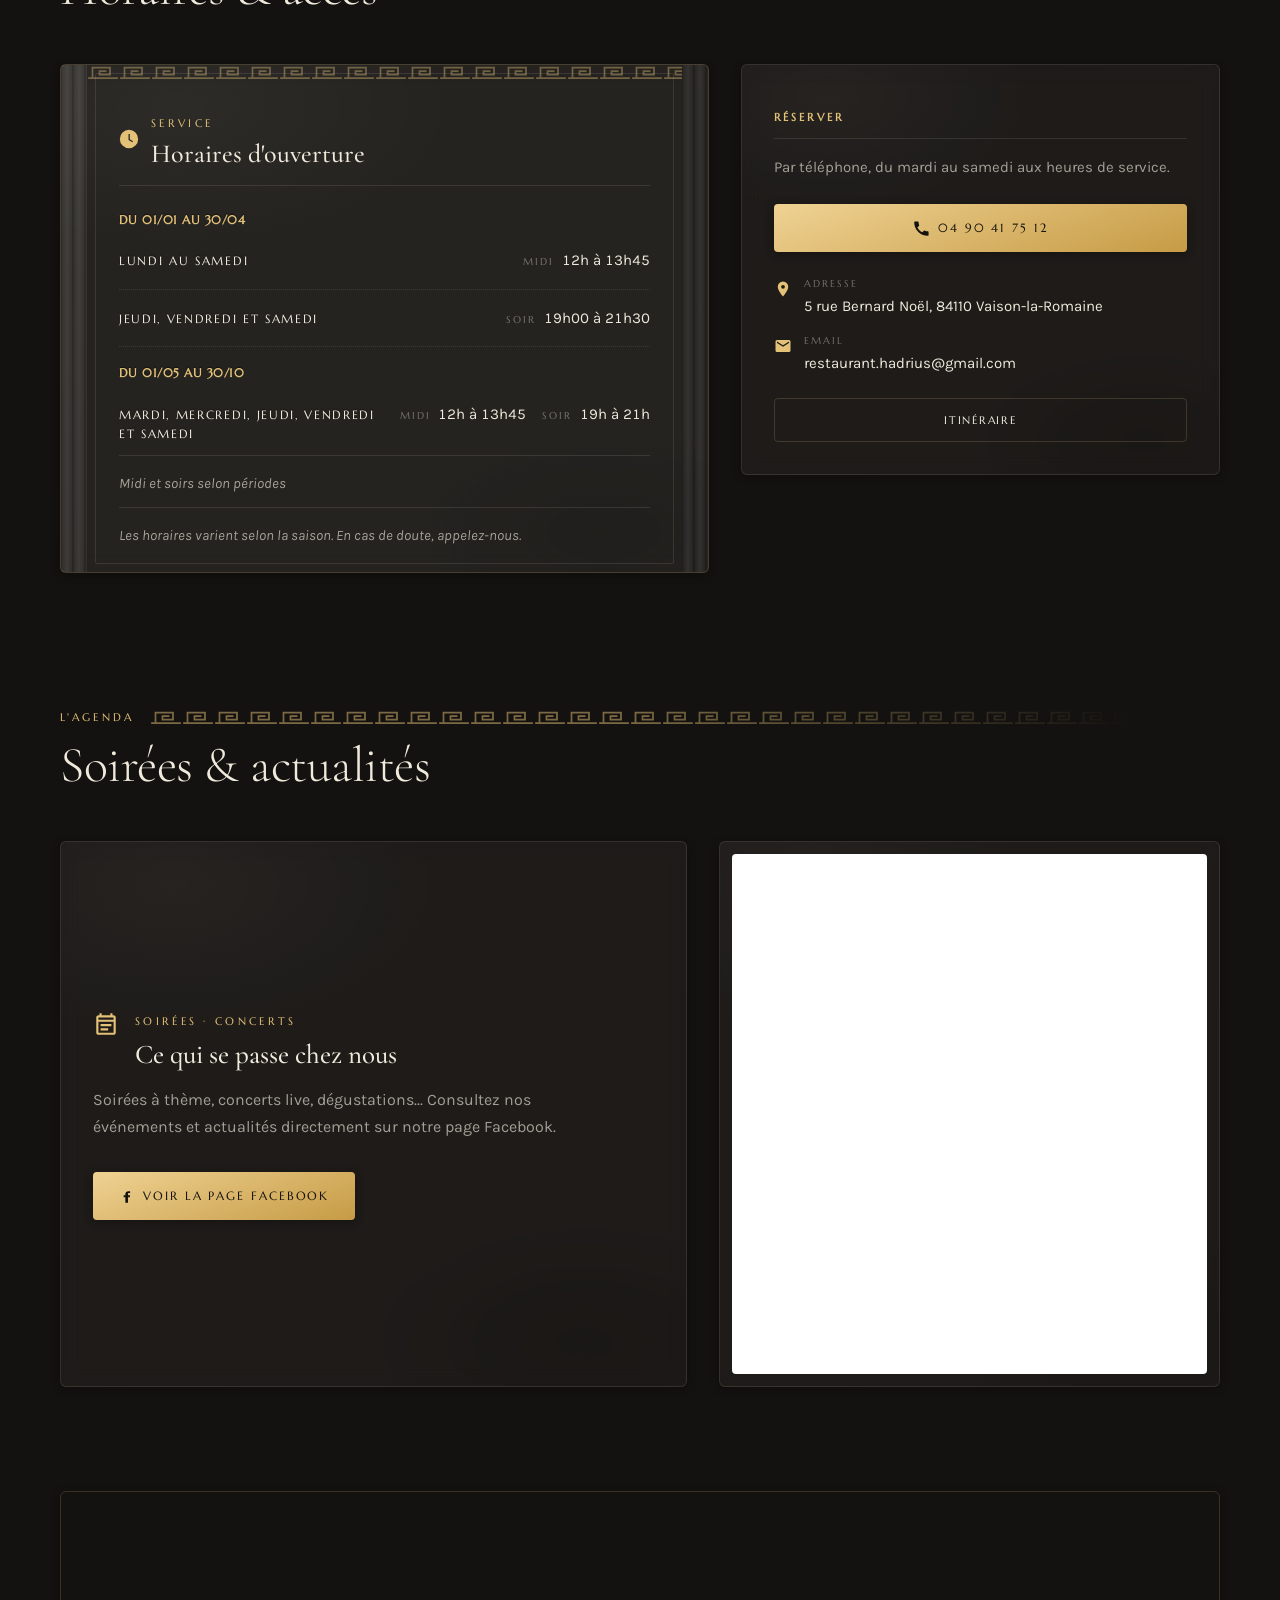
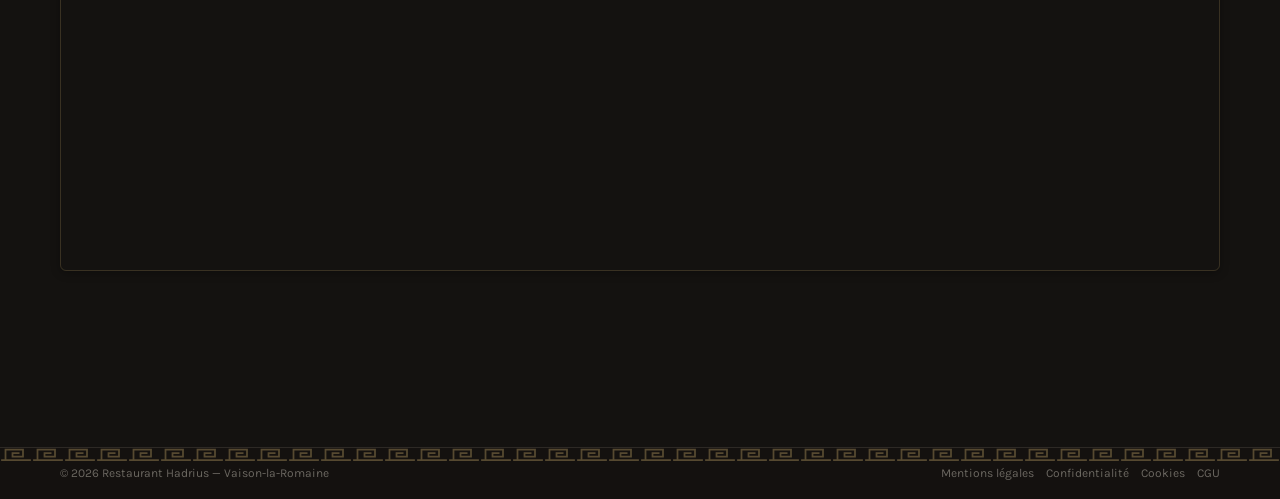
==== commit b66c91a6: "Repare les pages legales et reduit le pied de page Bug des pages legales   Le conteneur #legalBody, " ====
--- a/index.html
+++ b/index.html
@@ -446,34 +446,11 @@
     </div>
   </div>
 
+  <!-- Pied de page volontairement minimal : uniquement les mentions légales. -->
   <footer class="footer">
     <div class="container">
-      <div class="footer-grid">
-        <div class="footer-brand">
-          <img src="assets/logo-hadrius.jpg" alt="Restaurant Hadrius" />
-          <p class="footer-tag">Cuisine française de saison, au pied de la ville antique de Vaison-la-Romaine.</p>
-        </div>
-
-        <div class="footer-col">
-          <h2 class="footer-col__title">Nous joindre</h2>
-          <ul>
-            <li><a href="tel:+33490417512" data-info="phone">04 90 41 75 12</a></li>
-            <li><a href="mailto:restaurant.hadrius@gmail.com" data-info="email">restaurant.hadrius@gmail.com</a></li>
-            <li>5 rue Bernard Noël<br>84110 Vaison-la-Romaine</li>
-          </ul>
-        </div>
-
-        <div class="footer-col">
-          <h2 class="footer-col__title">Nous suivre</h2>
-          <ul>
-            <li><a href="https://www.facebook.com/p/Restaurant-Hadrius-61576374483353/" target="_blank" rel="noopener">Facebook</a></li>
-            <li><a href="https://www.instagram.com/restohadrius/" target="_blank" rel="noopener">Instagram</a></li>
-          </ul>
-        </div>
-      </div>
-
       <div class="footer-bottom">
-        <div>© <span id="year"></span> Restaurant Hadrius</div>
+        <div>© <span id="year"></span> Restaurant Hadrius — Vaison-la-Romaine</div>
         <div class="legal">
           <a href="mentions-legales.html">Mentions légales</a>
           <a href="politique-confidentialite.html">Confidentialité</a>
--- a/styles.css
+++ b/styles.css
@@ -946,10 +946,12 @@
    16. Pied de page
    -------------------------------------------------------------------------- */
 
+/* Pied de page volontairement minimal : il ne porte plus que les mentions
+   légales, d'où une hauteur très réduite. */
 .footer{
   position:relative;
-  margin-top:clamp(56px,9vw,104px);
-  padding-block:var(--sp-7) var(--sp-6);
+  margin-top:clamp(40px,6vw,72px);
+  padding-block:var(--sp-4) var(--sp-4);
   border-top:1px solid var(--line-soft);
   background:color-mix(in srgb, var(--ink) 60%, transparent);
 }
@@ -970,37 +972,17 @@
   pointer-events:none;
 }
 
-.footer-grid{
-  display:grid;
-  grid-template-columns:1.2fr 1fr 1fr;
-  gap:var(--sp-6);
-  margin-bottom:var(--sp-6);
-}
-
-.footer-brand img{ height:44px; width:auto; margin-bottom:var(--sp-3) }
-.footer-tag{ color:var(--faint); font-size:14px; max-width:34ch; margin:0 }
-
-.footer-col__title{
-  font-family:var(--font-carved);
-  font-size:10px; letter-spacing:.24em; text-transform:uppercase;
-  color:var(--accent-txt);
-  margin:0 0 var(--sp-3);
-}
-.footer-col ul{ list-style:none; margin:0; padding:0; display:grid; gap:var(--sp-2) }
-.footer-col a,
-.footer-col li{ font-size:14px; color:var(--muted) }
-.footer-col a:hover{ color:var(--accent-txt) }
+
+
 
 .footer-bottom,
 .footer .links{
   display:flex; align-items:center; justify-content:space-between;
-  flex-wrap:wrap; gap:var(--sp-3);
-  padding-top:var(--sp-4);
-  border-top:1px solid var(--line-soft);
-  font-size:13px;
+  flex-wrap:wrap; gap:var(--sp-2) var(--sp-4);
+  font-size:12px;
   color:var(--faint);
 }
-.footer .legal{ display:flex; flex-wrap:wrap; gap:var(--sp-4) }
+.footer .legal{ display:flex; flex-wrap:wrap; gap:var(--sp-3) }
 .footer .legal a:hover,
 .footer-bottom a:hover{ color:var(--accent-txt) }
 
@@ -1526,8 +1508,6 @@
   .mobile-only{ display:inline-flex !important }
   .topbar .nav{ position:relative }
   .topbar .brand{ position:absolute; left:50%; transform:translateX(-50%) }
-  .footer-grid{ grid-template-columns:1fr 1fr }
-  .footer-brand{ grid-column:1 / -1 }
 }
 
 @media (max-width:720px){
@@ -1578,7 +1558,6 @@
   .cookie-banner-actions .cookie-btn{ flex:1 1 100% }
   .cookie-modal-footer .cookie-btn{ flex:1 1 100% }
 
-  .footer-grid{ grid-template-columns:1fr }
   .footer-bottom,
   .footer .links{ flex-direction:column; align-items:flex-start }
 }
